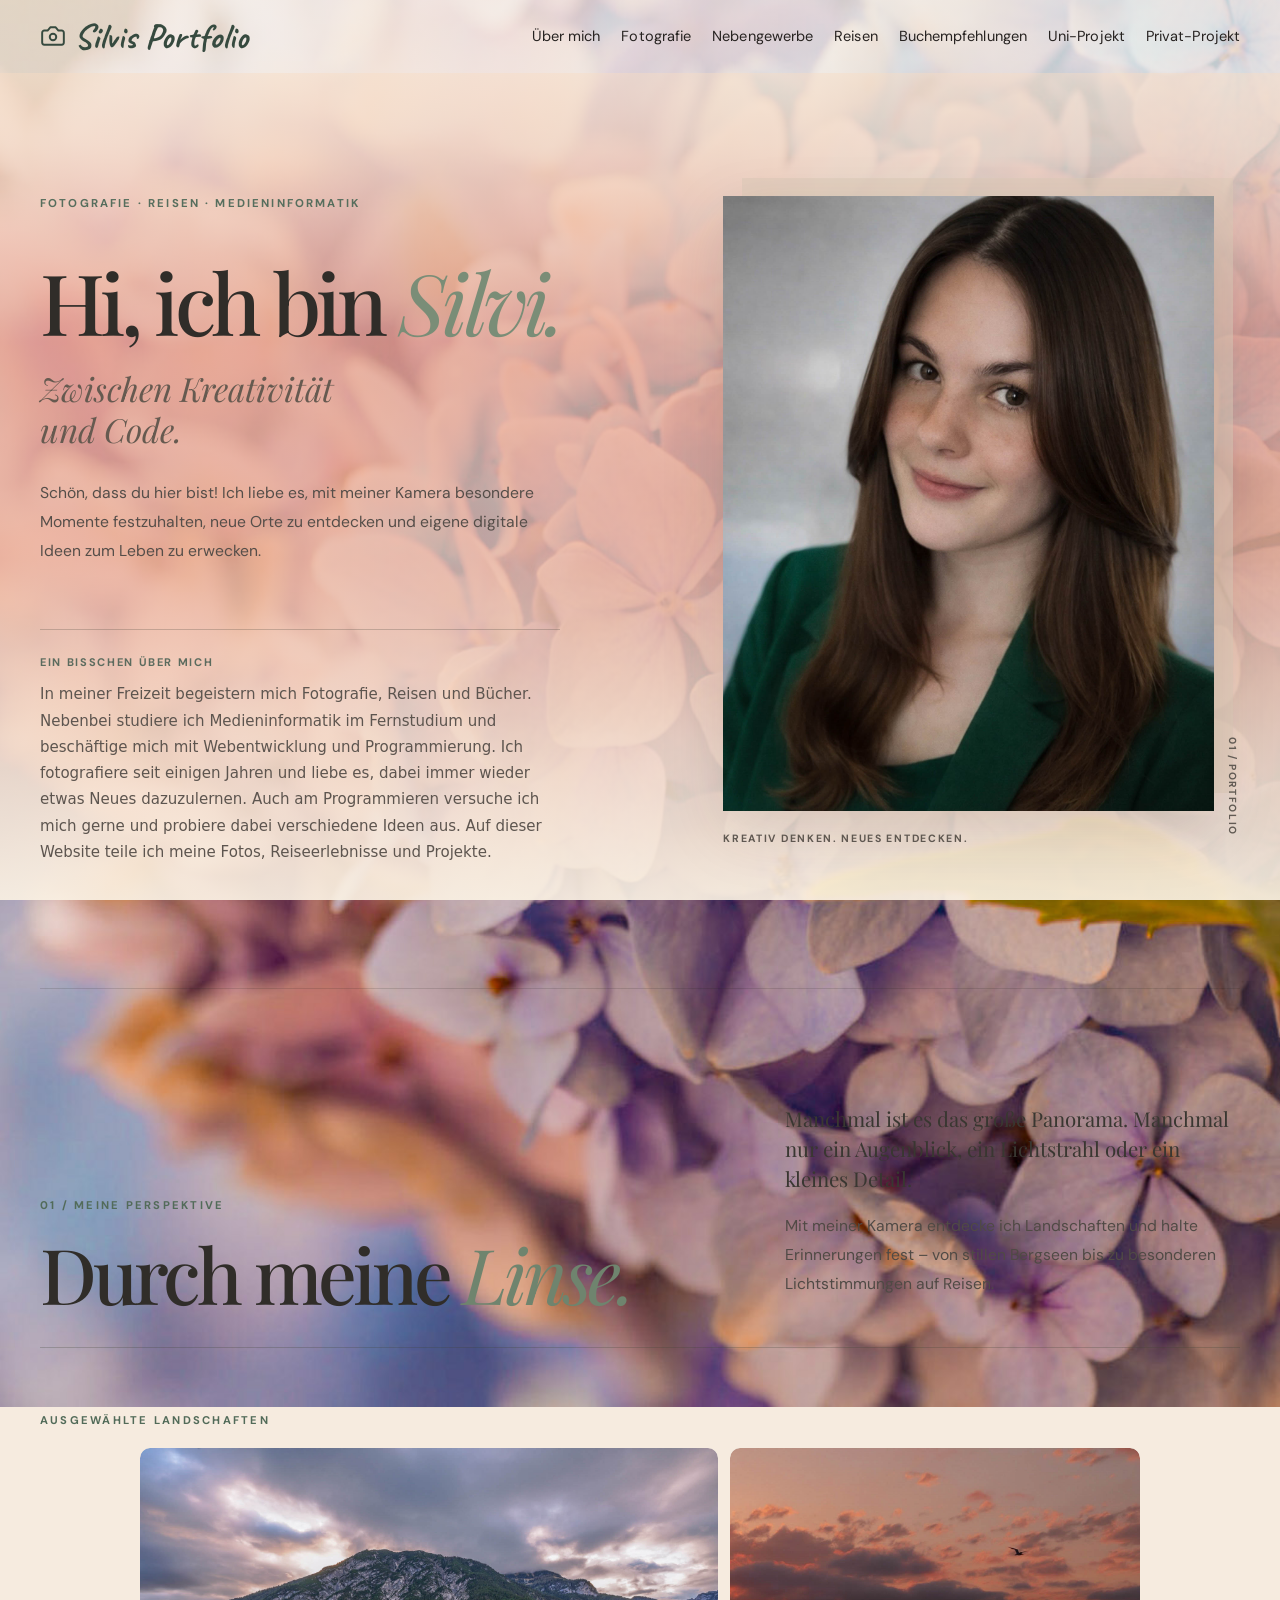
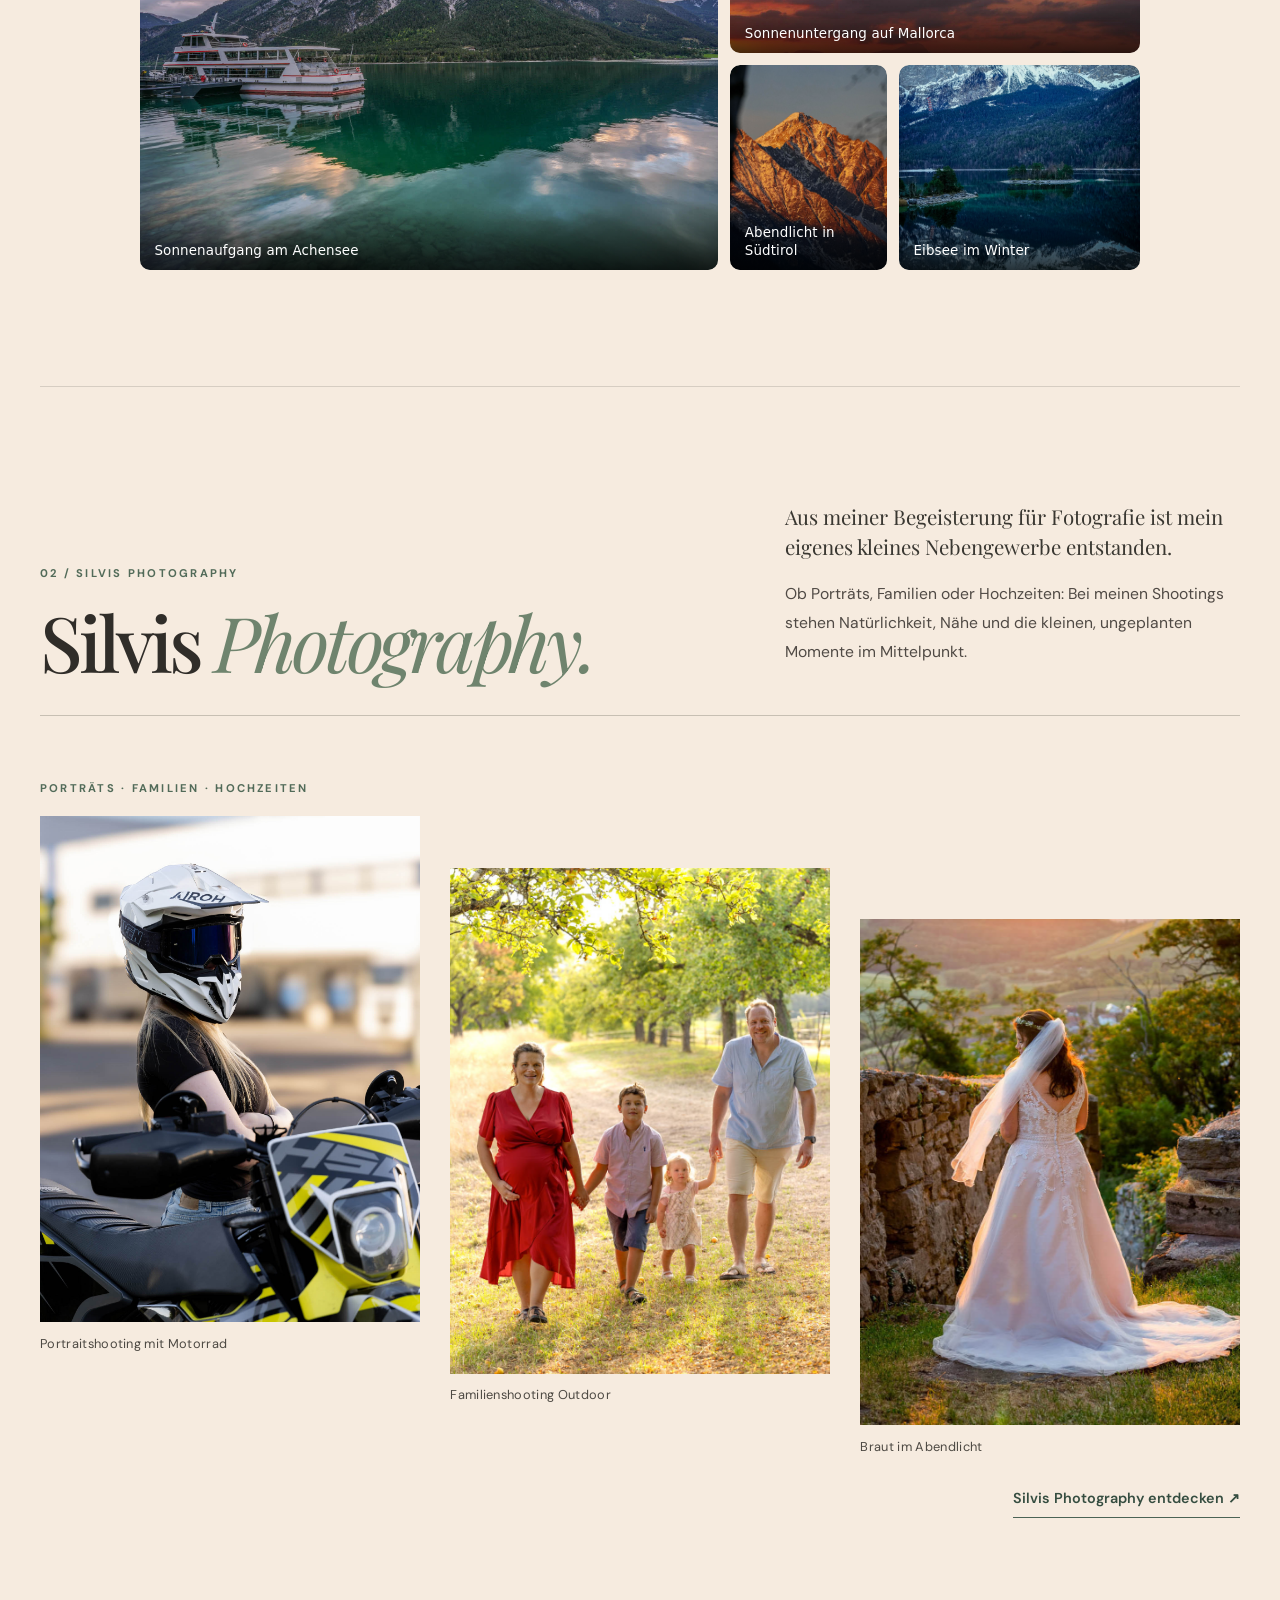
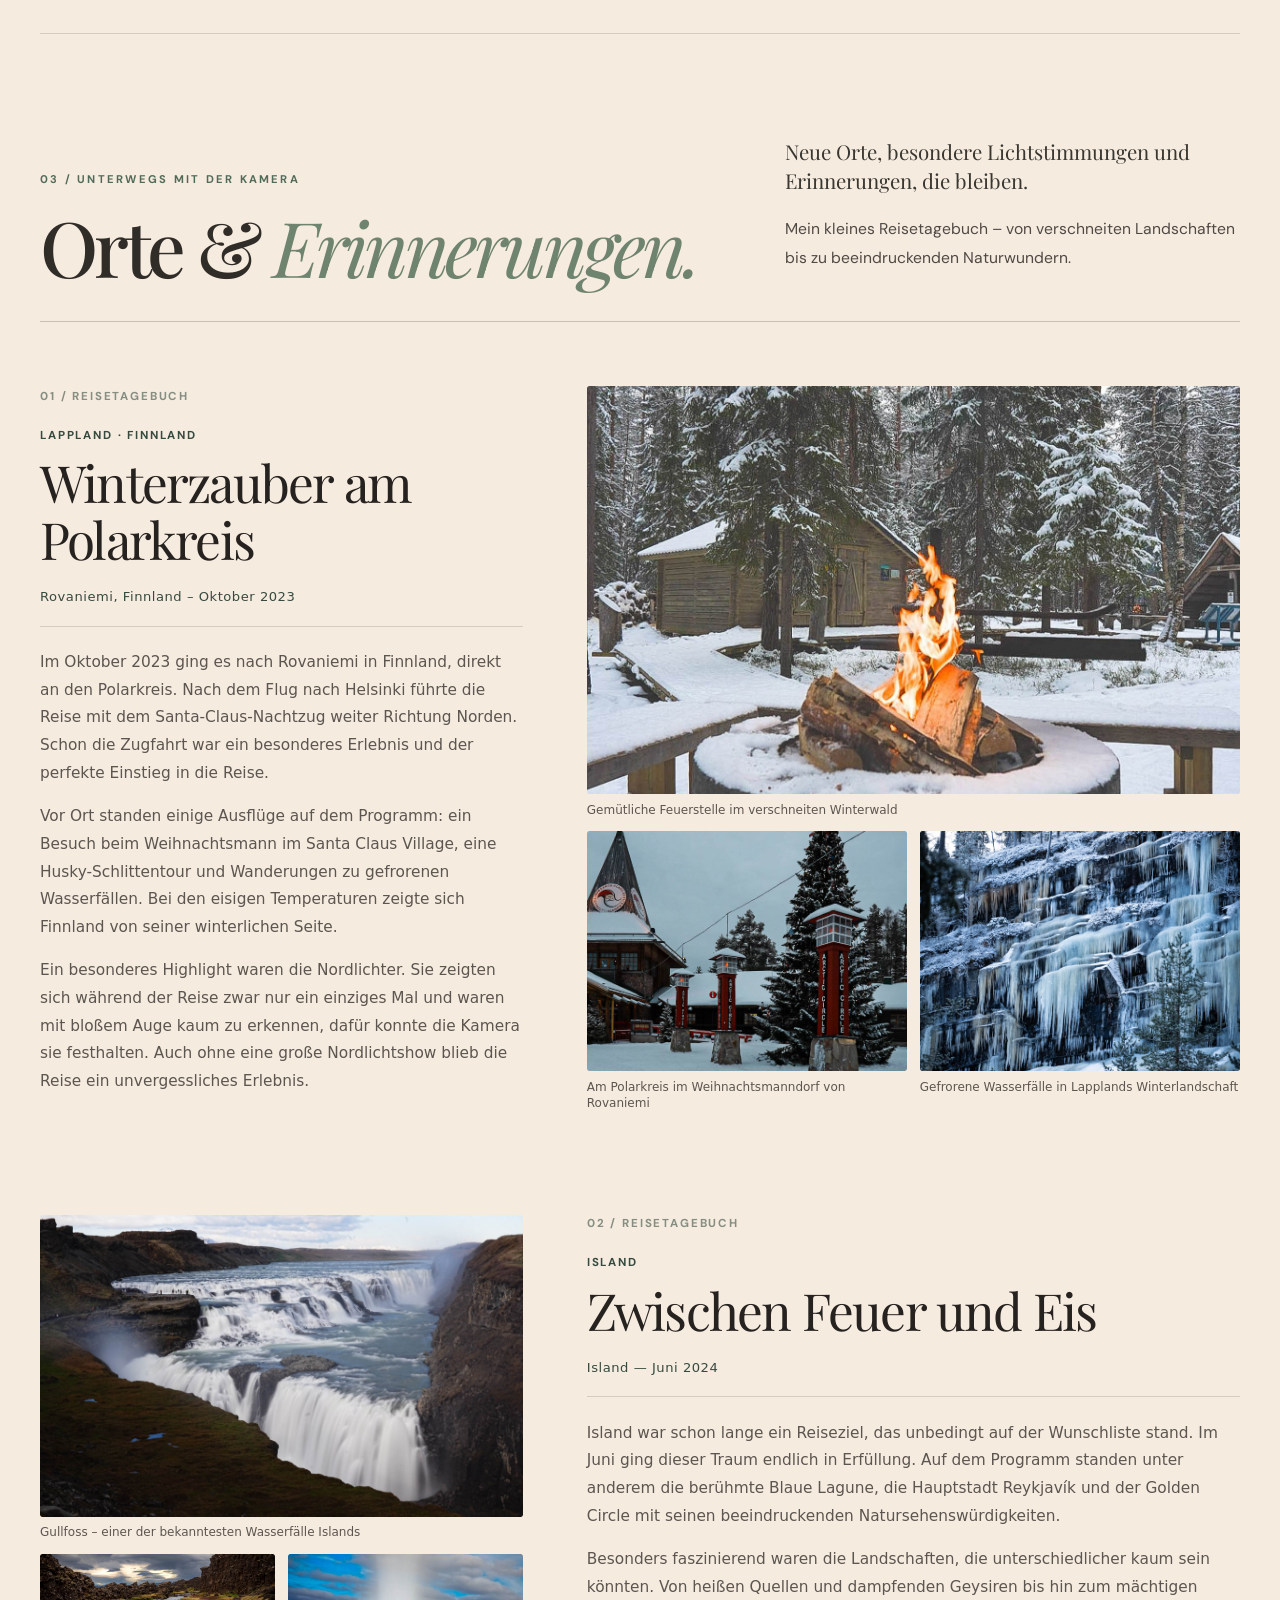
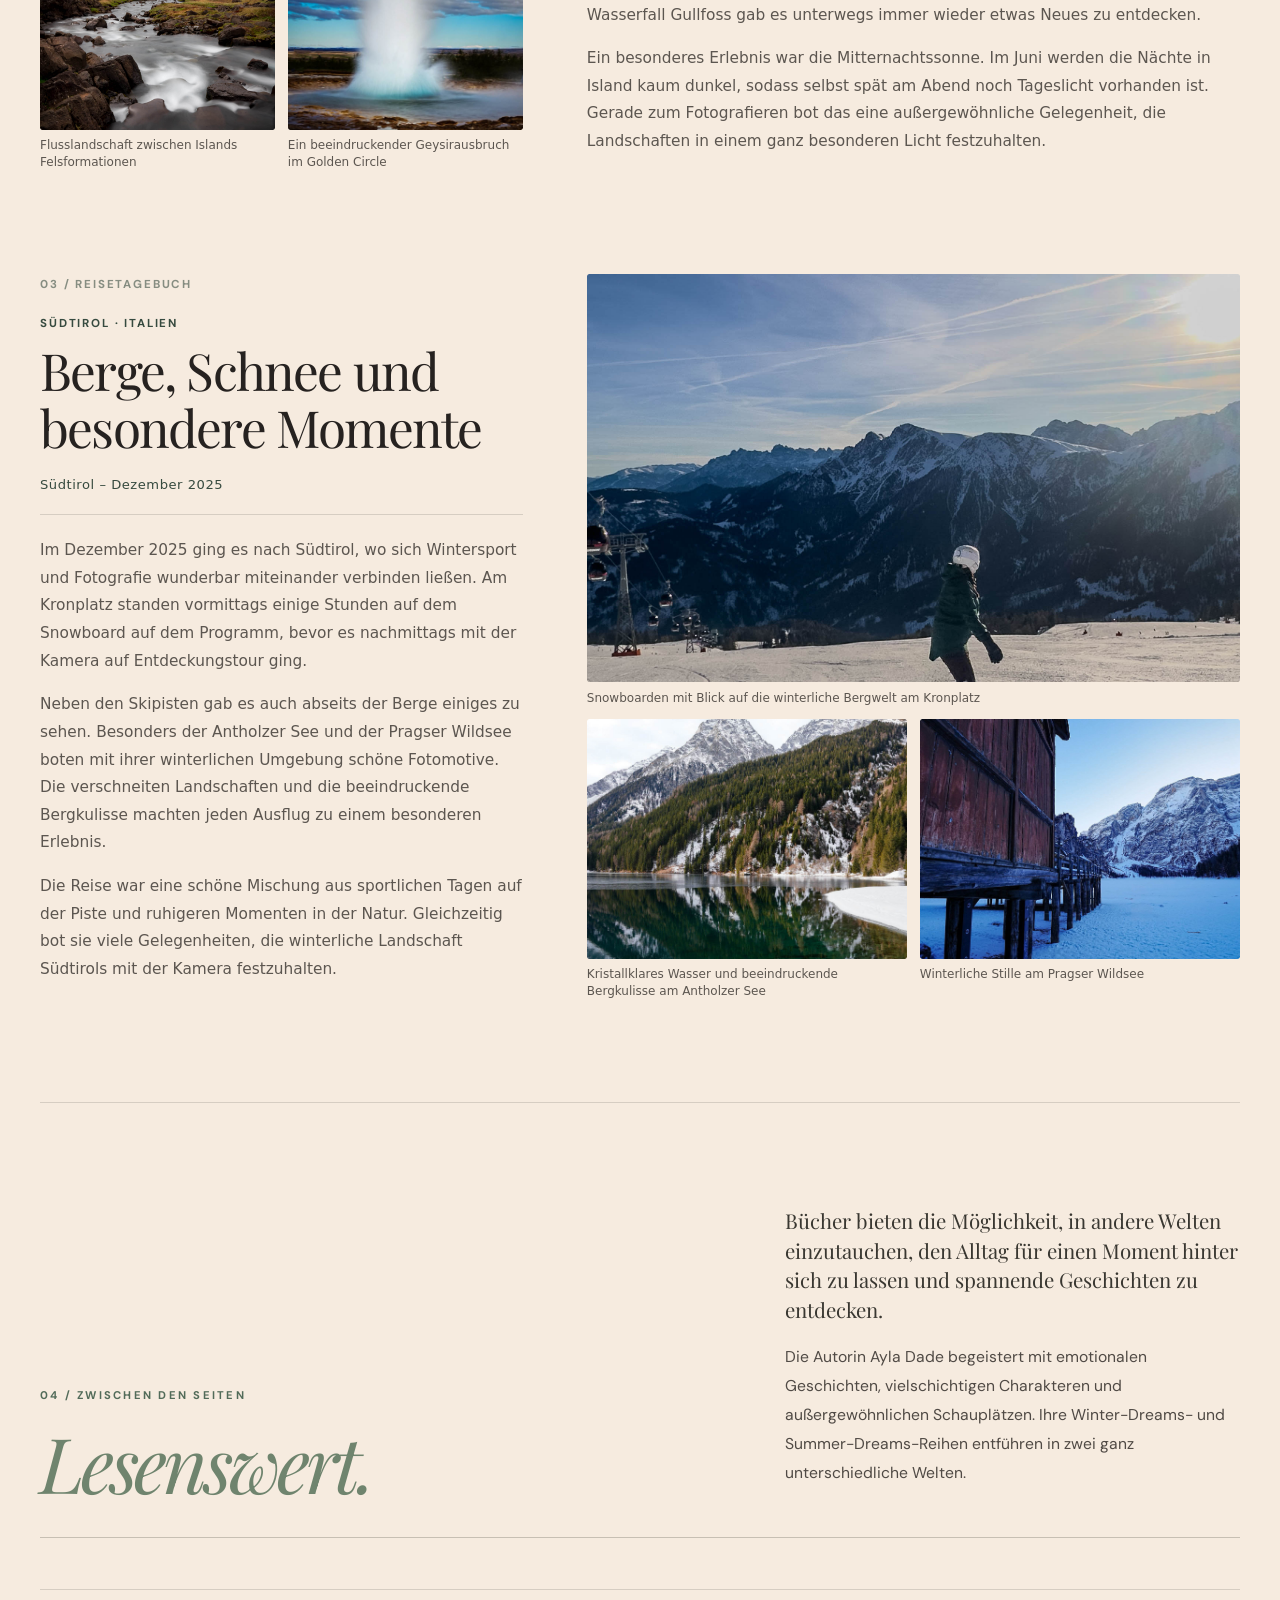
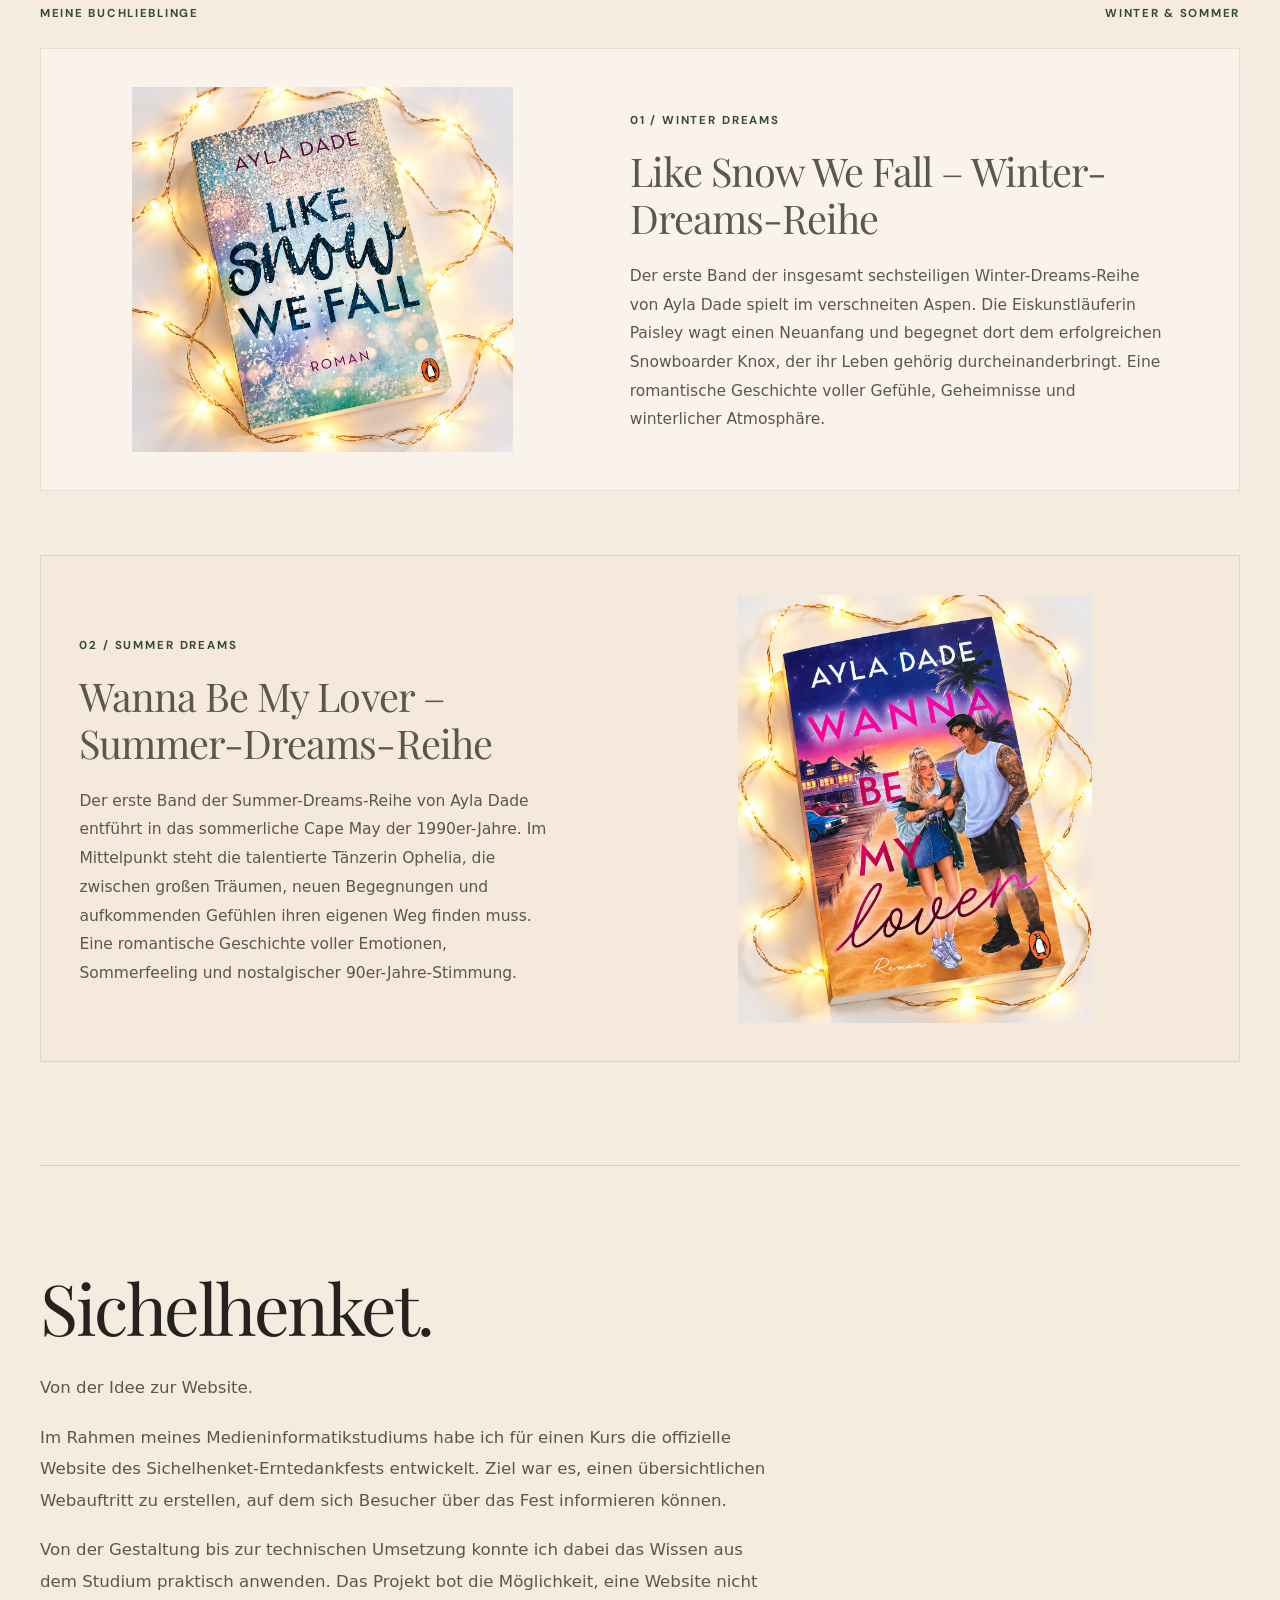
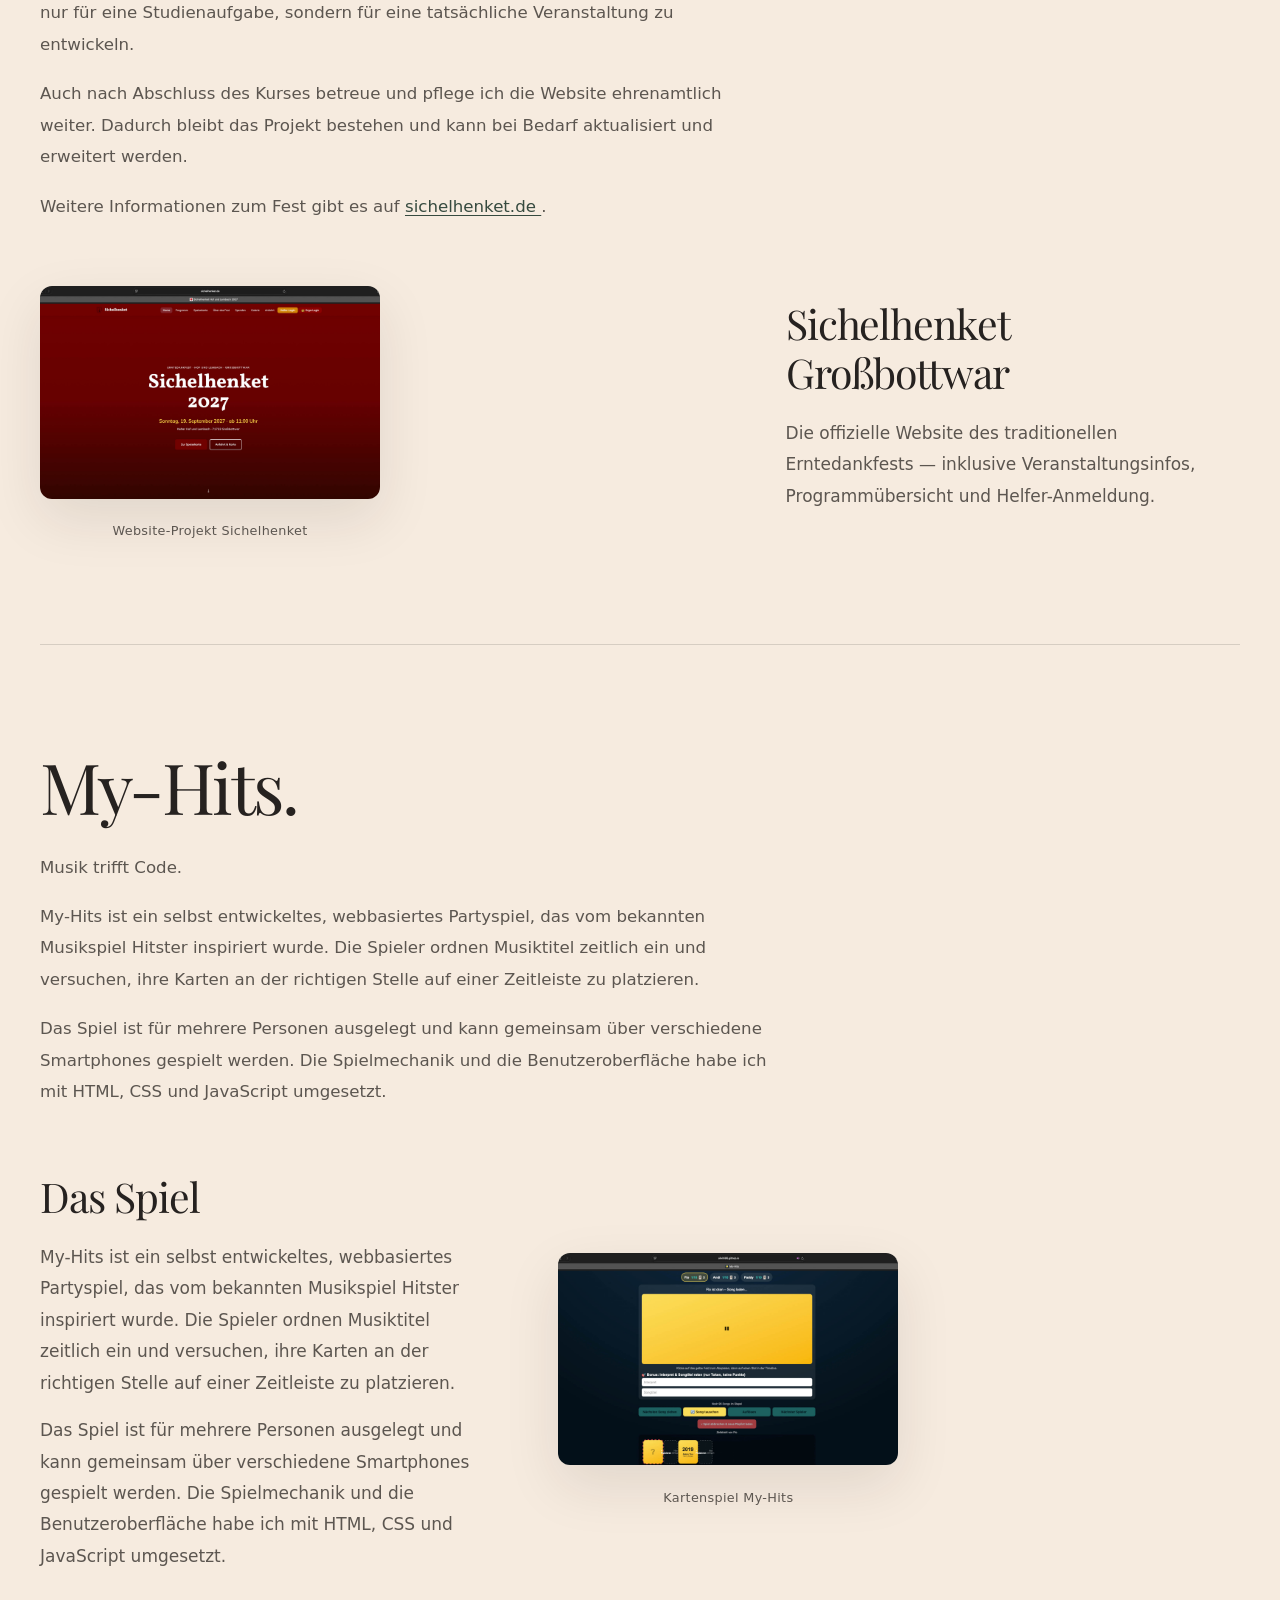
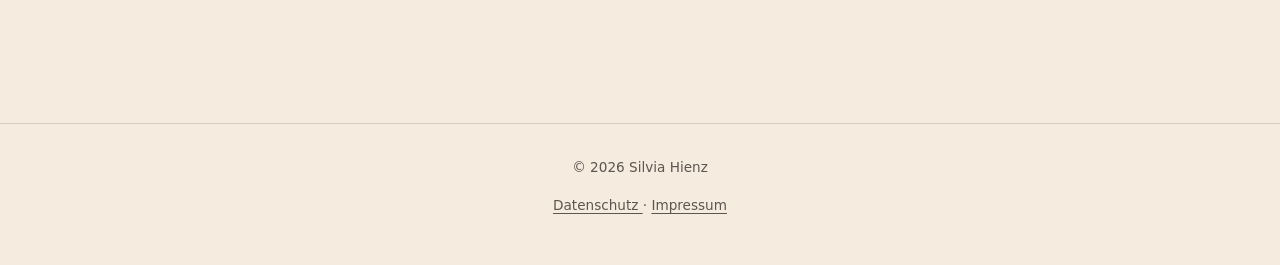
==== index.html @ 83cfaaed "feat: Texte und Projektbeschreibungen ueberarbeitet" ====
<!DOCTYPE html>

<html lang="de">

<head>

  <meta charset="utf-8" />

  <meta content="width=device-width, initial-scale=1.0" name="viewport" />

  <meta content="Silvi – Fotografie, Reisen, Bücher und eigene Web-Projekte." name="description" />

  <title>

    Silvia Hienz — Fotografie & mehr

  </title>

  <link href="css/style.css" rel="stylesheet" />

  <link
    href="data:image/svg+xml,%3Csvg%20xmlns='http\://www.w3.org/2000/svg'%20viewBox='0%200%2024%2024'%3E%3Ctext%20y='20'%20font-size='20'%3E%F0%9F%93%B7%3C/text%3E%3C/svg%3E"
    rel="icon" />



</head>

<body>

  <!-- Skip-Link für Barrierefreiheit -->

  <a class="skip-link" href="#main">

    Zum Hauptinhalt springen

  </a>

  <!-- Header -->

  <header class="site-header">

    <div class="header-inner">

      <a class="logo" href="#hero">

        <svg aria-hidden="true" class="logo-icon" fill="none" height="24" stroke="currentColor" stroke-linecap="round"
          stroke-linejoin="round" stroke-width="1.8" viewbox="0 0 24 24" width="24" xmlns="http\://www.w3.org/2000/svg">

          <path d="M14.5 4h-5L7 7H4a2 2 0 0 0-2 2v9a2 2 0 0 0 2 2h16a2 2 0 0 0 2-2V9a2 2 0 0 0-2-2h-3z">

          </path>

          <circle cx="12" cy="13" r="3">

          </circle>

        </svg>

        <span>

          Silvis Portfolio

        </span>

      </a>

      <button aria-controls="mainNav" aria-expanded="false" aria-label="Menü öffnen" class="nav-toggle" id="navToggle"
        type="button">

        <span class="hamburger">

        </span>

      </button>

      <nav aria-label="Hauptnavigation" class="main-nav" id="mainNav">

        <ul>

          <li>

            <a href="#hero">

              Über mich

            </a>

          </li>

          <li>

            <a href="#fotografie">

              Fotografie

            </a>

          </li>

          <li>

            <a href="#nebengewerbe">

              Nebengewerbe

            </a>

          </li>

          <li>

            <a href="#reisen">

              Reisen

            </a>

          </li>

          <li>

            <a href="#lesen">

              Buchempfehlungen

            </a>

          </li>

          <li>

            <a href="#uniprojekt">

              Uni-Projekt

            </a>

          </li>

          <li>

            <a href="#privatprojekt">

              Privat-Projekt

            </a>

          </li>

        </ul>

      </nav>

    </div>

  </header>

  <!-- Hauptinhalt -->

  <main id="main">

    <!-- Editorial-Einstieg / Über mich -->

    <section aria-labelledby="hero-title" class="section hero hero-editorial" id="hero">

      <div class="hero-text">

        <span class="hero-eyebrow">

          FOTOGRAFIE · REISEN · MEDIENINFORMATIK

        </span>

        <h1 id="hero-title">

          Hi, ich bin

          <em>

            Silvi.

          </em>

        </h1>

        <p class="hero-lead">

          Zwischen Kreativität

          <br />

          und Code.

        </p>

        <p class="hero-intro">

          Schön, dass du hier bist! Ich liebe es, mit meiner Kamera besondere Momente festzuhalten, neue Orte zu

          entdecken und eigene digitale Ideen zum Leben zu erwecken.

        </p>

        <div class="hero-about">

          <span class="hero-about-label">

            EIN BISSCHEN ÜBER MICH

          </span>

          <p>

            In meiner Freizeit begeistern mich Fotografie, Reisen und Bücher. Nebenbei studiere ich Medieninformatik im
            Fernstudium und beschäftige mich mit Webentwicklung und Programmierung.

            Ich fotografiere seit einigen Jahren und liebe es, dabei immer wieder etwas Neues dazuzulernen. Auch am
            Programmieren versuche ich mich gerne und probiere dabei verschiedene Ideen aus.

            Auf dieser Website teile ich meine Fotos, Reiseerlebnisse und Projekte.

          </p>

        </div>

      </div>

      <div class="hero-visual">

        <div class="hero-image">

          <img alt="Porträtfoto von Silvi" fetchpriority="high" height="2048" src="images/portrait.jpg" width="1558" />

        </div>

        <span class="hero-image-caption">

          KREATIV DENKEN. NEUES ENTDECKEN.

        </span>

        <span aria-hidden="true" class="hero-image-index">

          01 / PORTFOLIO

        </span>

      </div>

    </section>

    <!-- Fotografie: Landschaften -->

    <section class="section editorial-content-section" id="fotografie">

      <div class="editorial-section-head">

        <div class="editorial-section-heading">

          <span class="editorial-kicker">

            01 / MEINE PERSPEKTIVE

          </span>

          <h2>
            Durch meine <em>Linse.</em>
          </h2>

        </div>

        <div class="editorial-section-copy">

          <p>

            Manchmal ist es das große Panorama. Manchmal nur ein Augenblick, ein Lichtstrahl oder ein kleines Detail.

          </p>

          <p>

            Mit meiner Kamera entdecke ich Landschaften und halte Erinnerungen fest – von stillen Bergseen bis zu

            besonderen Lichtstimmungen auf Reisen.

          </p>

        </div>

      </div>

      <div class="editorial-gallery-label">

        AUSGEWÄHLTE LANDSCHAFTEN

      </div>

      <div aria-label="Landschaftsfotografien" class="gallery landscape-gallery" role="group">

        <figure>

          <button aria-label="Foto vom Sonnenaufgang am Achensee vergrößern" class="gallery-button" type="button">

            <img alt="Ausflugsschiff auf dem Achensee in Tirol bei Sonnenaufgang, mit Bergen und Wolken im Hintergrund"
              height="1365" loading="lazy" src="images/landschaft-1.jpg" width="2048" />

          </button>

          <figcaption>

            Sonnenaufgang am Achensee

          </figcaption>

        </figure>

        <figure>

          <button aria-label="Foto vom Sonnenaufgang auf Mallorca vergrößern" class="gallery-button" type="button">

            <img alt="Sonnenuntergang über dem Meer auf Mallorca mit einem fliegenden Vogel" height="2048"
              loading="lazy" src="images/landschaft-2.jpg" width="1370" />

          </button>

          <figcaption>

            Sonnenuntergang auf Mallorca

          </figcaption>

        </figure>

        <figure>

          <button aria-label="Foto vom Abendlicht in Südtirol vergrößern" class="gallery-button" type="button">

            <img alt="Berggipfel in Südtirol, die von der tief stehenden Abendsonne orange beleuchtet werden"
              height="2048" loading="lazy" src="images/landschaft-3.jpg" width="1366" />

          </button>

          <figcaption>

            Abendlicht in Südtirol

          </figcaption>

        </figure>

        <figure>

          <button aria-label="Foto vom Eibsee im Winter vergrößern" class="gallery-button" type="button">

            <img
              alt="Winterliche Berglandschaft am Eibsee mit kleinen bewaldeten Inseln und Spiegelungen im ruhigen Wasser"
              height="2048" loading="lazy" src="images/landschaft-4.jpg" width="1365" />

          </button>

          <figcaption>

            Eibsee im Winter

          </figcaption>

        </figure>

      </div>

    </section>

    <!-- Nebengewerbe: Shootings -->

    <section class="section editorial-content-section" id="nebengewerbe">

      <div class="editorial-section-head">

        <div class="editorial-section-heading">

          <span class="editorial-kicker">

            02 / SILVIS PHOTOGRAPHY

          </span>

          <h2>
            Silvis <em>Photography.</em>
          </h2>

        </div>

        <div class="editorial-section-copy">

          <p>

            Aus meiner Begeisterung für Fotografie ist mein eigenes kleines Nebengewerbe entstanden.

          </p>

          <p>

            Ob Porträts, Familien oder Hochzeiten: Bei meinen Shootings stehen Natürlichkeit, Nähe und die kleinen,

            ungeplanten Momente im Mittelpunkt.

          </p>

        </div>

      </div>

      <div class="editorial-gallery-label">

        PORTRÄTS · FAMILIEN · HOCHZEITEN

      </div>

      <div aria-label="Fotografien aus Shootings" class="gallery business-gallery" role="group">

        <figure>

          <button aria-label="Portraitfoto vergrößern" class="gallery-button" type="button">

            <img alt="Frau mit weißem Motorradhelm und schwarzem T-Shirt steht neben einem gelb-schwarzen Motorrad"
              height="2048" loading="lazy" src="images/foto-portrait.jpg" width="1365" />

          </button>

          <figcaption>

            Portraitshooting mit Motorrad

          </figcaption>

        </figure>

        <figure>

          <button aria-label="Familienfoto vergrößern" class="gallery-button" type="button">

            <img alt="Vierköpfige Familie spaziert gemeinsam auf einem Weg zwischen Bäumen im warmen Sonnenlicht"
              height="1152" loading="lazy" src="images/foto-familie.jpg" width="2048" />

          </button>

          <figcaption>

            Familienshooting Outdoor

          </figcaption>

        </figure>

        <figure>

          <button aria-label="Hochzeitsfoto vergrößern" class="gallery-button" type="button">

            <img
              alt="Braut in einem weißen Hochzeitskleid mit langem Schleier steht zwischen alten Steinmauern im Abendlicht"
              height="1127" loading="lazy" src="images/foto-hochzeit.jpg" width="2048" />

          </button>

          <figcaption>

            Braut im Abendlicht

          </figcaption>

        </figure>

      </div>

      <div class="editorial-business-footer">

        <a class="editorial-external-link" href="https\://www.silvis-photography.com/" rel="noopener noreferrer"
          target="_blank">

          Silvis Photography entdecken ↗

        </a>

      </div>

    </section>

    <!-- Reisen: Editorial-Reisetagebuch -->

    <section class="section travel-editorial-section" id="reisen">

      <div class="editorial-section-head travel-section-head">

        <div class="editorial-section-heading">

          <span class="editorial-kicker">03 / UNTERWEGS MIT DER KAMERA</span>

          <h2>
            Orte & <em>Erinnerungen.</em>
          </h2>

        </div>

        <div class="editorial-section-copy">

          <p>Neue Orte, besondere Lichtstimmungen und Erinnerungen, die bleiben.</p>

          <p>Mein kleines Reisetagebuch – von verschneiten Landschaften bis zu beeindruckenden Naturwundern.</p>

        </div>

      </div>

      <div class="travel-list travel-editorial-list">

        <!-- LAPPLAND · FINNLAND -->

        <article class="travel-item travel-editorial-item">

          <div class="travel-story">

            <span class="travel-number" aria-hidden="true">01 / REISETAGEBUCH</span>

            <span class="travel-destination">LAPPLAND · FINNLAND</span>

            <h3>Winterzauber am Polarkreis</h3>

            <p class="travel-date">Rovaniemi, Finnland – Oktober 2023</p>

            <p>

              Im Oktober 2023 ging es nach Rovaniemi in Finnland,

              direkt an den Polarkreis. Nach dem Flug nach Helsinki

              führte die Reise mit dem Santa-Claus-Nachtzug weiter

              Richtung Norden. Schon die Zugfahrt war ein besonderes

              Erlebnis und der perfekte Einstieg in die Reise.

            </p>

            <p>

              Vor Ort standen einige Ausflüge auf dem Programm:

              ein Besuch beim Weihnachtsmann im Santa Claus Village,

              eine Husky-Schlittentour und Wanderungen zu gefrorenen

              Wasserfällen. Bei den eisigen Temperaturen zeigte sich

              Finnland von seiner winterlichen Seite.

            </p>

            <p>

              Ein besonderes Highlight waren die Nordlichter.

              Sie zeigten sich während der Reise zwar nur ein

              einziges Mal und waren mit bloßem Auge kaum zu erkennen,

              dafür konnte die Kamera sie festhalten. Auch ohne

              eine große Nordlichtshow blieb die Reise ein

              unvergessliches Erlebnis.

            </p>

          </div>

          <div aria-label="Bilder aus Rovaniemi" class="gallery travel-gallery" role="group">

            <figure>

              <button aria-label="Foto von der gemütlichen Feuerstelle vergrößern" class="gallery-button" type="button">

                <img
                  alt="Ein Lagerfeuer brennt in einer runden Feuerstelle, umgeben von verschneiten Nadelbäumen und Holzhütten."
                  height="2048" loading="lazy" src="images/reise-rovaniemi-1.jpg" width="1369" />

              </button>

              <figcaption>

                Gemütliche Feuerstelle im verschneiten Winterwald

              </figcaption>

            </figure>

            <figure>

              <button aria-label="Foto vom Weihnachtsdorf vergrößern" class="gallery-button" type="button">

                <img
                  alt="Verschneite Gebäude, rote Arctic-Circle-Säulen und ein geschmückter Weihnachtsbaum im Weihnachtsmanndorf."
                  height="2048" loading="lazy" src="images/reise-rovaniemi-2.jpg" width="1369" />

              </button>

              <figcaption>

                Am Polarkreis im Weihnachtsmanndorf von Rovaniemi

              </figcaption>

            </figure>

            <figure>

              <button aria-label="Foto von den gefrorenen Wasserfällen vergrößern" class="gallery-button" type="button">

                <img alt="Lange Eiszapfen hängen an einer felsigen Wand in einem verschneiten Nadelwald." height="2048"
                  loading="lazy" src="images/reise-rovaniemi-3.jpg" width="1365" />

              </button>

              <figcaption>

                Gefrorene Wasserfälle in Lapplands Winterlandschaft

              </figcaption>

            </figure>

          </div>

        </article>

        <!-- ISLAND -->

        <article class="travel-item travel-editorial-item">

          <div class="travel-story">

            <span class="travel-number" aria-hidden="true">02 / REISETAGEBUCH</span>

            <span class="travel-destination">ISLAND</span>

            <h3>Zwischen Feuer und Eis</h3>

            <p class="travel-date">Island — Juni 2024</p>

            <p>

              Island war schon lange ein Reiseziel, das unbedingt

              auf der Wunschliste stand. Im Juni ging dieser Traum

              endlich in Erfüllung. Auf dem Programm standen unter

              anderem die berühmte Blaue Lagune, die Hauptstadt

              Reykjavík und der Golden Circle mit seinen

              beeindruckenden Natursehenswürdigkeiten.

            </p>

            <p>

              Besonders faszinierend waren die Landschaften,

              die unterschiedlicher kaum sein könnten.

              Von heißen Quellen und dampfenden Geysiren bis hin

              zum mächtigen Wasserfall Gullfoss gab es unterwegs

              immer wieder etwas Neues zu entdecken.

            </p>

            <p>

              Ein besonderes Erlebnis war die Mitternachtssonne.

              Im Juni werden die Nächte in Island kaum dunkel,

              sodass selbst spät am Abend noch Tageslicht vorhanden

              ist. Gerade zum Fotografieren bot das eine

              außergewöhnliche Gelegenheit, die Landschaften

              in einem ganz besonderen Licht festzuhalten.

            </p>

          </div>

          <div aria-label="Bilder aus Island" class="gallery travel-gallery" role="group">

            <figure>

              <button aria-label="Foto von Gullfoss vergrößern" class="gallery-button" type="button">

                <img alt="Der Gullfoss-Wasserfall stürzt über mehrere Felsstufen in eine tiefe Schlucht." height="1369"
                  loading="lazy" src="images/reise-island-1.jpg" width="2048" />

              </button>

              <figcaption>

                Gullfoss – einer der bekanntesten Wasserfälle Islands

              </figcaption>

            </figure>

            <figure>

              <button aria-label="Foto von der Flusslandschaft vergrößern" class="gallery-button" type="button">

                <img
                  alt="Ein Fluss fließt zwischen dunklen Felsen und moosbewachsenen Ufern unter einem wolkenverhangenen Himmel."
                  height="2048" loading="lazy" src="images/reise-island-2.jpg" width="1638" />

              </button>

              <figcaption>

                Flusslandschaft zwischen Islands Felsformationen

              </figcaption>

            </figure>

            <figure>

              <button aria-label="Foto von einem beeindruckenden Geysirausbruch vergrößern" class="gallery-button"
                type="button">

                <img alt="Ein beeindruckender Geysirausbruch im Golden Circle" height="2048" loading="lazy"
                  src="images/reise-island-3.jpg" width="1068" />

              </button>

              <figcaption>

                Ein beeindruckender Geysirausbruch im Golden Circle

              </figcaption>

            </figure>

          </div>

        </article>

        <!-- SÜDTIROL · ITALIEN -->

        <article class="travel-item travel-editorial-item">

          <div class="travel-story">

            <span class="travel-number" aria-hidden="true">03 / REISETAGEBUCH</span>

            <span class="travel-destination">SÜDTIROL · ITALIEN</span>

            <h3>Berge, Schnee und besondere Momente</h3>

            <p class="travel-date">Südtirol – Dezember 2025</p>

            <p>

              Im Dezember 2025 ging es nach Südtirol, wo sich Wintersport

              und Fotografie wunderbar miteinander verbinden ließen.

              Am Kronplatz standen vormittags einige Stunden auf dem

              Snowboard auf dem Programm, bevor es nachmittags mit

              der Kamera auf Entdeckungstour ging.

            </p>

            <p>

              Neben den Skipisten gab es auch abseits der Berge einiges

              zu sehen. Besonders der Antholzer See und der Pragser

              Wildsee boten mit ihrer winterlichen Umgebung schöne

              Fotomotive. Die verschneiten Landschaften und die

              beeindruckende Bergkulisse machten jeden Ausflug

              zu einem besonderen Erlebnis.

            </p>

            <p>

              Die Reise war eine schöne Mischung aus sportlichen

              Tagen auf der Piste und ruhigeren Momenten in der Natur.

              Gleichzeitig bot sie viele Gelegenheiten, die winterliche

              Landschaft Südtirols mit der Kamera festzuhalten.

            </p>

          </div>

          <div aria-label="Bilder aus Südtirol" class="gallery travel-gallery" role="group">

            <figure>

              <button aria-label="Foto vom Kronplatz vergrößern" class="gallery-button" type="button">

                <img
                  alt="Eine Snowboarderin mit weißem Helm steht auf einer sonnigen Skipiste vor schneebedeckten Bergen und einer Gondelbahn."
                  height="2048" loading="lazy" src="images/reise-suedtirol-1.jpg" width="1763" />

              </button>

              <figcaption>

                Snowboarden mit Blick auf die winterliche Bergwelt am Kronplatz

              </figcaption>

            </figure>

            <figure>

              <button aria-label="Foto vom Antholzer See vergrößern" class="gallery-button" type="button">

                <img
                  alt="Schneebedeckte Berggipfel und bewaldete Hänge spiegeln sich im klaren, türkisgrünen Wasser des Antholzer Sees."
                  height="2048" loading="lazy" src="images/reise-suedtirol-2.jpg" width="1366" />

              </button>

              <figcaption>

                Kristallklares Wasser und beeindruckende Bergkulisse am Antholzer See

              </figcaption>

            </figure>

            <figure>

              <button aria-label="Foto vom Pragser Wildsee vergrößern" class="gallery-button" type="button">

                <img
                  alt="Ein hölzernes Bootshaus auf Stelzen steht am schneebedeckten Ufer des zugefrorenen Pragser Wildsees vor hohen Berggipfeln."
                  height="2048" loading="lazy" src="images/reise-suedtirol-3.jpg" width="1366" />

              </button>

              <figcaption>

                Winterliche Stille am Pragser Wildsee

              </figcaption>

            </figure>

          </div>

        </article>

      </div>

    </section>

    <!-- Lesen-->

    <section class="section reading-editorial-section" id="lesen">

      <div class="editorial-section-head reading-section-head">

        <div class="editorial-section-heading">

          <span class="editorial-kicker">04 / ZWISCHEN DEN SEITEN</span>

          <h2>
            <em>Lesenswert.</em>
          </h2>

        </div>

        <div class="editorial-section-copy">

          <p>Bücher bieten die Möglichkeit, in andere Welten einzutauchen,

            den Alltag für einen Moment hinter sich zu lassen und spannende Geschichten zu entdecken.</p>

          <p>Die Autorin Ayla Dade begeistert mit emotionalen Geschichten,

            vielschichtigen Charakteren und außergewöhnlichen Schauplätzen.

            Ihre Winter-Dreams- und Summer-Dreams-Reihen entführen in zwei ganz unterschiedliche Welten.</p>

        </div>

      </div>

      <div class="reading-intro-line"><span>MEINE BUCHLIEBLINGE</span><span>WINTER & SOMMER</span></div>

      <div class="reading-book-list gallery" aria-label="Meine Lieblingsbücher" role="group">

        <figure class="reading-book reading-book-winter">

          <button aria-label="Like Snow We Fall vergrößern" class="gallery-button reading-book-cover" type="button">

            <img alt="Like Snow We Fall von Ayla Dade mit warmer Lichterkette auf weißem Hintergrund" loading="lazy"
              src="images/buch-like-snow-we-fall.png" />

          </button>

          <figcaption><span class="reading-book-label">01 / WINTER DREAMS</span>

            <h3>

              Like Snow We Fall – Winter-Dreams-Reihe

            </h3>

            <p>

              Der erste Band der insgesamt sechsteiligen Winter-Dreams-Reihe

              von Ayla Dade spielt im verschneiten Aspen. Die Eiskunstläuferin

              Paisley wagt einen Neuanfang und begegnet dort dem erfolgreichen

              Snowboarder Knox, der ihr Leben gehörig durcheinanderbringt.

              Eine romantische Geschichte voller Gefühle, Geheimnisse

              und winterlicher Atmosphäre.

            </p>

          </figcaption>

        </figure>

        <figure class="reading-book reading-book-summer">

          <button aria-label="Wanna Be My Lover vergrößern" class="gallery-button reading-book-cover" type="button">

            <img alt="Wanna Be My Lover von Ayla Dade mit warmer Lichterkette auf weißem Hintergrund" loading="lazy"
              src="images/buch-wanna-be-my-lover.png" />

          </button>

          <figcaption><span class="reading-book-label">02 / SUMMER DREAMS</span>

            <h3>

              Wanna Be My Lover – Summer-Dreams-Reihe

            </h3>

            <p>

              Der erste Band der Summer-Dreams-Reihe von Ayla Dade entführt

              in das sommerliche Cape May der 1990er-Jahre. Im Mittelpunkt

              steht die talentierte Tänzerin Ophelia, die zwischen großen

              Träumen, neuen Begegnungen und aufkommenden Gefühlen ihren

              eigenen Weg finden muss. Eine romantische Geschichte voller

              Emotionen, Sommerfeeling und nostalgischer 90er-Jahre-Stimmung.

            </p>

          </figcaption>

        </figure>

      </div>

    </section>

    <!-- Uni-Projekt -->

    <section class="section" id="uniprojekt">

      <h2>Sichelhenket.</h2>
      <p class="project-subtitle">Von der Idee zur Website.</p>

      <p>

        Im Rahmen meines Medieninformatikstudiums habe ich für

        einen Kurs die offizielle Website des Sichelhenket-Erntedankfests

        entwickelt. Ziel war es, einen übersichtlichen Webauftritt

        zu erstellen, auf dem sich Besucher über das Fest

        informieren können.

      </p>

      <p>

        Von der Gestaltung bis zur technischen Umsetzung konnte

        ich dabei das Wissen aus dem Studium praktisch anwenden.

        Das Projekt bot die Möglichkeit, eine Website nicht nur

        für eine Studienaufgabe, sondern für eine tatsächliche

        Veranstaltung zu entwickeln.

      </p>

      <p>

        Auch nach Abschluss des Kurses betreue und pflege ich

        die Website ehrenamtlich weiter. Dadurch bleibt das

        Projekt bestehen und kann bei Bedarf aktualisiert

        und erweitert werden.

      </p>

      <p>

        Weitere Informationen zum Fest gibt es auf

        <a href="https\://sichelhenket.de/" rel="noopener noreferrer" target="_blank">

          sichelhenket.de

        </a>

        .

      </p>

      <article class="project-card">

        <div class="gallery project-gallery">

          <figure>

            <button aria-label="Screenshot der Sichelhenket-Website vergrößern" class="gallery-button" type="button">

              <img alt="Screenshot der Sichelhenket-Website" height="1151" loading="lazy" src="images/sichelhenket.jpg"
                width="2048" />

            </button>

            <figcaption>

              Website-Projekt Sichelhenket

            </figcaption>

          </figure>

        </div>

        <div>

          <h3>

            Sichelhenket Großbottwar

          </h3>

          <p>

            Die offizielle Website des traditionellen

            Erntedankfests — inklusive Veranstaltungsinfos,

            Programmübersicht und Helfer-Anmeldung.

          </p>

        </div>

      </article>

    </section>

    <!-- Privat-Projekt -->

    <section class="section" id="privatprojekt">

      <h2>My-Hits.</h2>
      <p class="project-subtitle">Musik trifft Code.</p>

      <p>

        My-Hits ist ein selbst entwickeltes, webbasiertes Partyspiel, das vom bekannten Musikspiel Hitster inspiriert
        wurde. Die Spieler ordnen Musiktitel zeitlich ein und versuchen, ihre Karten an der richtigen Stelle auf einer
        Zeitleiste zu platzieren.

      </p>

      <p>

        Das Spiel ist für mehrere Personen ausgelegt und kann gemeinsam über verschiedene Smartphones gespielt werden.
        Die Spielmechanik und die Benutzeroberfläche habe ich mit HTML, CSS und JavaScript umgesetzt.

      </p>

      <article class="project-card">

        <div class="gallery project-gallery">

          <figure>

            <button aria-label="Screenshot des Kartenspiels My-Hits vergrößern" class="gallery-button" type="button">

              <img alt="Screenshot des Kartenspiels My-Hits" height="1152" loading="lazy" src="images/my-hits.jpg"
                width="2048" />

            </button>

            <figcaption>

              Kartenspiel My-Hits

            </figcaption>

          </figure>

        </div>

        <div>
          <h3>Das Spiel</h3>

          <p>
            My-Hits ist ein selbst entwickeltes, webbasiertes Partyspiel,
            das vom bekannten Musikspiel Hitster inspiriert wurde.
            Die Spieler ordnen Musiktitel zeitlich ein und versuchen,
            ihre Karten an der richtigen Stelle auf einer Zeitleiste
            zu platzieren.
          </p>

          <p>
            Das Spiel ist für mehrere Personen ausgelegt und kann
            gemeinsam über verschiedene Smartphones gespielt werden.
            Die Spielmechanik und die Benutzeroberfläche habe ich
            mit HTML, CSS und JavaScript umgesetzt.
          </p>
        </div>

      </article>

    </section>

  </main>

  <!-- Footer -->

  <footer class="site-footer">

    <p>

      © 2026 Silvia Hienz

    </p>

    <p>

      <a href="datenschutz.html">

        Datenschutz

      </a>

      ·

      <a href="impressum.html">

        Impressum

      </a>

    </p>

  </footer>

  <!-- Back to top -->

  <button aria-label="Nach oben scrollen" class="back-to-top" id="backToTop" type="button">

    ↑

  </button>

  <!-- Lightbox -->

  <dialog aria-label="Fotogalerie – vergrößerte Ansicht" class="lightbox" id="lightbox">

    <div class="lightbox-content">

      <button aria-label="Bildansicht schließen" class="lightbox-close" type="button">

        ×

      </button>

      <button aria-label="Vorheriges Bild" class="lightbox-prev" type="button">

        ‹

      </button>

      <figure>

        <img alt="" id="lightboxImage" src="images/portrait.jpg" />

        <figcaption id="lightboxCaption">

        </figcaption>

      </figure>

      <button aria-label="Nächstes Bild" class="lightbox-next" type="button">

        ›

      </button>

      <p aria-live="polite" class="lightbox-counter">

      </p>

    </div>

  </dialog>

  <!-- JavaScript -->

  <script defer="" src="js/script.js">

  </script>

</body>

</html>
---- css/style.css ----
/* Lokal eingebundene Schriftarten */

@font-face {
  font-family: "Caveat";
  src: url("../fonts/caveat-v23-latin-600.woff2") format("woff2");
  font-style: normal;
  font-weight: 600;
  font-display: swap;
}

@font-face {
  font-family: "Caveat";
  src: url("../fonts/caveat-v23-latin-700.woff2") format("woff2");
  font-style: normal;
  font-weight: 700;
  font-display: swap;
}

@font-face {
  font-family: "DM Sans";
  src: url("../fonts/dm-sans-v17-latin-regular.woff2") format("woff2");
  font-style: normal;
  font-weight: 400;
  font-display: swap;
}

@font-face {
  font-family: "DM Sans";
  src: url("../fonts/dm-sans-v17-latin-500.woff2") format("woff2");
  font-style: normal;
  font-weight: 500;
  font-display: swap;
}

@font-face {
  font-family: "DM Sans";
  src: url("../fonts/dm-sans-v17-latin-600.woff2") format("woff2");
  font-style: normal;
  font-weight: 600;
  font-display: swap;
}

@font-face {
  font-family: "DM Sans";
  src: url("../fonts/dm-sans-v17-latin-700.woff2") format("woff2");
  font-style: normal;
  font-weight: 700;
  font-display: swap;
}

@font-face {
  font-family: "Playfair Display";
  src: url("../fonts/playfair-display-v40-latin-regular.woff2") format("woff2");
  font-style: normal;
  font-weight: 400;
  font-display: swap;
}

@font-face {
  font-family: "Playfair Display";
  src: url("../fonts/playfair-display-v40-latin-500.woff2") format("woff2");
  font-style: normal;
  font-weight: 500;
  font-display: swap;
}

@font-face {
  font-family: "Playfair Display";
  src: url("../fonts/playfair-display-v40-latin-600.woff2") format("woff2");
  font-style: normal;
  font-weight: 600;
  font-display: swap;
}

@font-face {
  font-family: "Playfair Display";
  src: url("../fonts/playfair-display-v40-latin-italic.woff2") format("woff2");
  font-style: italic;
  font-weight: 400;
  font-display: swap;
}

@font-face {
  font-family: "Playfair Display";
  src: url("../fonts/playfair-display-v40-latin-500italic.woff2") format("woff2");
  font-style: italic;
  font-weight: 500;
  font-display: swap;
}

:root {
  --color-bg: #f7f3ec;
  --color-text: #262220;
  --color-text-muted: #5c5650;
  --color-accent: #4b6355;
  --color-accent-dark: #364a3f;
  --color-line: rgba(38, 34, 32, 0.15);
  --font-body: system-ui, "Segoe UI", Arial, sans-serif;
  --content-width: 1200px;
}

*,
*::before,
*::after {
  box-sizing: border-box;
}

html {
  scroll-behavior: smooth;
  scroll-padding-top: 6rem;
}

body {
  margin: 0;
  font-family: var(--font-body);
  font-size: 1.0625rem;
  line-height: 1.65;
  color: var(--color-text);
}

img {
  display: block;
  max-width: 100%;
  height: auto;
}

a {
  color: var(--color-accent-dark);
  text-underline-offset: 0.2em;

  &:hover {
    color: var(--color-accent);
  }
}

h1,
h2,
h3 {
  line-height: 1.25;
  overflow-wrap: break-word;
}

h1 {
  font-size: clamp(2rem, 4vw, 3rem);
  margin: 0 0 1.25rem;
}

h2 {
  font-size: clamp(1.6rem, 3vw, 2.1rem);
  margin: 0 0 1.25rem;
}

h3 {
  font-size: 1.25rem;
  margin: 0 0 0.5rem;
}

p {
  margin: 0 0 1rem;
}

main {
  width: min(calc(100% - 3rem), var(--content-width));
  margin-inline: auto;
}

main>section {
  padding-block: clamp(3rem, 6vw, 5rem);
}

main>section+section {
  border-top: 1px solid var(--color-line);
}

section {
  scroll-margin-top: 6rem;
}

/* NAVIGATION UND HEADER */

.site-header {
  position: sticky;
  top: 0;
  z-index: 100;
}

.header-inner {
  width: min(calc(100% - 3rem), var(--content-width));
  margin-inline: auto;
  display: flex;
  align-items: center;
  justify-content: space-between;
  flex-wrap: wrap;
}

.logo {
  display: inline-flex;
  align-items: center;
  gap: 0.5rem;
  font-family: "Caveat", cursive;
  font-size: 2.2rem;
  font-weight: 700;
  line-height: 1;
  color: var(--color-accent-dark);
  text-decoration: none;
}

.logo-icon {
  width: 26px;
  height: 26px;
  flex-shrink: 0;
}

.nav-toggle {
  display: inline-flex;
  align-items: center;
  justify-content: center;
  background: none;
  border: none;
  cursor: pointer;
  padding: 0.5rem;
  min-width: 44px;
  min-height: 44px;
}

.hamburger,
.hamburger::before,
.hamburger::after {
  display: block;
  width: 24px;
  height: 2px;
  background-color: var(--color-text);
  position: relative;
}

.hamburger::before,
.hamburger::after {
  content: "";
  position: absolute;
  left: 0;
}

.hamburger::before {
  top: -7px;
}

.hamburger::after {
  top: 7px;
}

.main-nav {
  display: none;
  width: 100%;
}

.main-nav.is-open {
  display: block;
}

.main-nav ul {
  list-style: none;
  display: flex;
  flex-direction: column;
  gap: 0.25rem;
  margin: 0;
  padding: 0.75rem 0;
}

.main-nav a {
  display: block;
  padding: 0.45rem 0;
  color: var(--color-text);
  text-decoration: none;

  &:hover {
    color: var(--color-accent);
  }
}

/* Über mich */

.hero {
  display: flex;
  flex-direction: column;
  align-items: center;
  text-align: center;
}

.hero-image {
  flex-shrink: 0;

  & img {
    width: 200px;
    height: 200px;
    border-radius: 50%;
    object-fit: cover;
    border: 1px solid var(--color-line);
  }
}

.hero-text {
  min-width: 0;
  max-width: 650px;

  & p {
    margin-bottom: 1rem;
  }
}

/* Tablet und Desktop */

@media (min-width: 768px) {
  .hero {
    flex-direction: row;
    align-items: center;
    justify-content: center;
    text-align: left;
    gap: 3rem;
  }

  .hero-image img {
    width: 240px;
    height: 240px;
  }
}

/* GALERIEN UND BILDER */

.gallery {
  display: grid;
  gap: 1.25rem;
  margin-top: 2rem;

  & figure {
    margin: 0;
    min-width: 0;
  }
}

.gallery img {
  width: 100%;
  aspect-ratio: 3 / 4;
  object-fit: cover;
  border-radius: 4px;
}

.gallery figcaption {
  margin-top: 0.5rem;
  font-size: 0.9rem;
  color: var(--color-text-muted);
  text-align: center;
}

.travel-list {
  display: grid;
  margin-top: 2rem;
}

.travel-item {
  min-width: 0;

  & img {
    width: 100%;
    aspect-ratio: 4 / 3;
    object-fit: cover;
    border-radius: 4px;
    margin-bottom: 0.75rem;
  }
}

.travel-item h3 {
  margin-bottom: 0.5rem;
}

.travel-item p {
  font-size: 0.95rem;
}

.project-card {
  display: flex;
  align-items: flex-start;
  margin-top: 1.5rem;
  min-width: 0;

  & img {
    width: 100%;
    max-width: 340px;
    height: auto;
    object-fit: contain;
    border-radius: 4px;
  }
}

.project-card>* {
  min-width: 0;
}

.skip-link {
  position: absolute;
  left: -9999px;
  top: 0;
  z-index: 1000;
  padding: 0.75rem 1.25rem;
  background-color: var(--color-accent-dark);
  color: white;

  &:focus {
    left: 0;
  }
}

a:focus-visible,
button:focus-visible {
  outline: 2px solid var(--color-accent-dark);
  outline-offset: 3px;
}

.site-footer {
  margin-top: 2rem;
  padding: 2rem 1.5rem;
  border-top: 1px solid var(--color-line);
  text-align: center;
  font-size: 0.85rem;
  color: var(--color-text-muted);

  & a {
    color: var(--color-text-muted);
  }
}

.site-footer a:hover {
  color: var(--color-accent);
}

.back-to-top {
  position: fixed;
  right: 1.5rem;
  bottom: 1.5rem;
  z-index: 200;
  width: 44px;
  height: 44px;
  border: none;
  border-radius: 50%;
  background-color: var(--color-accent);
  color: white;
  font-size: 1.3rem;
  cursor: pointer;
  opacity: 0;
  visibility: hidden;
  transition: opacity 0.3s ease, visibility 0.3s ease, background-color 0.2s ease;
}

.back-to-top.is-visible {
  opacity: 1;
  visibility: visible;
}

.back-to-top:hover {
  background-color: var(--color-accent-dark);
}

.gallery {
  grid-template-columns: repeat(4, minmax(0, 1fr));
}

.project-card {
  flex-direction: row;
  gap: 1.5rem;
}

.project-card img {
  flex: 0 0 340px;
  width: 340px;
}

@media (min-width: 1100px) {
  .header-inner {
    flex-wrap: nowrap;
  }

  .nav-toggle {
    display: none;
  }

  .main-nav,
  .main-nav.is-open {
    display: block;
    width: auto;
  }

  .main-nav ul {
    flex-direction: row;
    flex-wrap: wrap;
    align-items: center;
    gap: 1.2rem;
    padding: 0;
  }

}

@media (max-width: 480px) {

  main,
  .header-inner {
    width: min(calc(100% - 2rem), var(--content-width));
  }

  .gallery {
    grid-template-columns: 1fr;
  }
}

/* Klickbare Galerien */

.gallery-button {
  display: block;
  width: 100%;
  padding: 0;
  border: 0;
  border-radius: 4px;
  background: transparent;
  cursor: zoom-in;
  overflow: hidden;

  & img {
    transition: transform .25s ease;
  }
}

.gallery-button:hover img {
  transform: scale(1.035);
}

.gallery-button:focus-visible {
  outline: 3px solid var(--color-accent-dark);
  outline-offset: 4px;
}

/* Eigene Raster je Bereich, mobile-first */

.landscape-gallery,
/* NEBENGEWERBE */

.business-gallery {
  grid-template-columns: 1fr;
}

.landscape-gallery img {
  aspect-ratio: 4 / 3;
}

.business-gallery img {
  aspect-ratio: 3 / 4;
}

/* Dialog-Lightbox */

/* LIGHTBOX */

.lightbox {
  position: fixed;
  inset: 0;
  width: min(96vw, 1100px);
  max-width: none;
  max-height: 95dvh;
  margin: auto;
  padding: 1rem;
  border: 0;
  border-radius: 12px;
  background: #1b1b1b;
  color: white;

  &::backdrop {
    background: rgba(0, 0, 0, .9);
  }
}

.lightbox-content {
  display: grid;
  grid-template-columns: 44px minmax(0, 1fr) 44px;
  align-items: center;
  gap: .5rem;
  position: relative;
  padding-top: 2.5rem;

  & figure {
    grid-column: 2;
    grid-row: 1;
    margin: 0;
    min-width: 0;
    text-align: center;
  }
}

.lightbox-content img {
  display: block;
  width: auto;
  max-width: 100%;
  max-height: 68dvh;
  margin-inline: auto;
  object-fit: contain;
}

.lightbox-content figcaption {
  margin-top: .6rem;
  color: #eee;
}

.lightbox-prev,
.lightbox-next,
.lightbox-close {
  display: grid;
  place-items: center;
  width: 44px;
  height: 44px;
  border: 0;
  border-radius: 50%;
  background: rgba(255, 255, 255, .16);
  color: white;
  font-size: 2rem;
  cursor: pointer;
}

.lightbox-prev {
  grid-column: 1;
  grid-row: 1;
}

.lightbox-next {
  grid-column: 3;
  grid-row: 1;
}

.lightbox-close {
  position: absolute;
  top: 0;
  right: 0;
  z-index: 1;
}

.lightbox-prev:hover,
.lightbox-next:hover,
.lightbox-close:hover {
  background: rgba(255, 255, 255, .3);
}

.lightbox button:focus-visible {
  outline: 3px solid white;
  outline-offset: 3px;
}

.lightbox-counter {
  grid-column: 1 / -1;
  margin: .25rem 0 0;
  text-align: center;
  color: #ddd;
  font-size: .875rem;
}

@media (max-width: 480px) {
  .lightbox {
    width: 100vw;
    max-height: 100dvh;
    padding: .75rem;
    border-radius: 0;
  }

  .lightbox-content {
    grid-template-columns: 40px minmax(0, 1fr) 40px;
    gap: .25rem;
  }

  .lightbox-prev,
  .lightbox-next,
  .lightbox-close {
    width: 40px;
    height: 40px;
  }
}

/* Reiseberichte: drei Bilder pro Reiseziel */

.travel-list {
  grid-template-columns: 1fr;
  gap: 3rem;
}

.travel-item {
  display: flex;
  flex-direction: column;
  gap: 1rem;
}

.travel-gallery {
  display: grid;
  grid-template-columns: repeat(3, minmax(0, 1fr));
  gap: 0.75rem;
  margin-top: 0.5rem;

  & figure {
    margin: 0;
    min-width: 0;
  }
}

.travel-gallery .gallery-button {
  display: block;
  width: 100%;
  padding: 0;
  border: 0;
  background: transparent;
  cursor: pointer;
}

.travel-gallery img {
  display: block;
  width: 100%;
  aspect-ratio: 4 / 3;
  object-fit: cover;
  border-radius: 4px;
  margin: 0;
}

.travel-gallery figcaption {
  margin-top: 0.5rem;
  text-align: center;
  font-size: 0.85rem;
}

@media (max-width: 600px) {
  .travel-gallery {
    grid-template-columns: repeat(2, minmax(0, 1fr));
  }

  .travel-gallery figure:last-child:nth-child(odd) {
    grid-column: 1 / -1;
  }
}

/* Vergrößerbare Projektbilder */

.project-gallery {
  display: block;
  width: 100%;
  max-width: 340px;
  margin-top: 0;
  flex: 0 0 340px;

  & figure {
    margin: 0;
  }
}

.project-gallery .gallery-button {
  width: 100%;
}

.project-gallery img {
  width: 100%;
  height: auto;
  aspect-ratio: auto;
  object-fit: contain;
  border-radius: 4px;
}

@media (max-width: 767px) {
  .project-gallery {
    flex-basis: auto;
  }
}

/* Buchgalerie im Abschnitt Lesen */

@media (min-width: 768px) {}

/* Projektkarten auf Smartphones */

@media (max-width: 767px) {
  .project-card {
    flex-direction: column;
    align-items: flex-start;
  }

  .project-gallery {
    flex: 0 1 auto;
    width: 100%;
    max-width: 100%;
  }

  .project-card img {
    width: 100%;
    max-width: 100%;
    height: auto;
  }
}

/* Über mich – Portfolio-Einstieg */

.hero {
  gap: clamp(2rem, 5vw, 4rem);
}

.hero-image {
  position: relative;
  isolation: isolate;
  padding: 14px;
}

.hero-image::before {
  content: "";
  position: absolute;
  inset: 0;
  z-index: -1;
  border-radius: 50%;
  background: #dce5d9;
  transform: translate(12px, 10px);
}

.hero-image img {
  width: 220px;
  height: 220px;
  border: 5px solid var(--color-bg);
  box-shadow: 0 12px 35px rgba(38, 34, 32, 0.12);
}

.hero-eyebrow {
  display: block;
  margin-bottom: 0.5rem;
  color: var(--color-accent);
  font-size: 0.85rem;
  font-weight: 700;
  letter-spacing: 0.1em;
  text-transform: uppercase;
}

@media (min-width: 768px) {
  .hero-image img {
    width: clamp(250px, 25vw, 320px);
    height: clamp(250px, 25vw, 320px);
  }
}

/* Finale Fotogalerie: kompakter Magazin-Block mit Bildtiteln */

/* FOTOGRAFIE */

.landscape-gallery {
  display: grid;
  grid-template-columns: minmax(0, 1fr);
  gap: 12px;
  max-width: 1000px;
  margin: 2rem auto 0;
  align-items: stretch;

  & figure {
    position: relative;
    margin: 0;
    min-width: 0;
    overflow: hidden;
    border-radius: 10px;
    background: #e4dfd6;
  }
}

.landscape-gallery .gallery-button {
  display: block;
  width: 100%;
  height: 100%;
  border: 0;
  border-radius: inherit;
  overflow: hidden;
}

.landscape-gallery .gallery-button img {
  width: 100%;
  height: 100%;
  aspect-ratio: auto;
  object-fit: cover;
  border-radius: 0;
  transition: transform .3s ease;
}

.landscape-gallery .gallery-button:hover img {
  transform: scale(1.035);
}

.landscape-gallery figcaption {
  position: absolute;
  left: 0;
  right: 0;
  bottom: 0;
  margin: 0;
  padding: 2.2rem .9rem .7rem;
  color: #fff;
  background: linear-gradient(transparent, rgba(0, 0, 0, .72));
  text-align: left;
  font-size: .84rem;
  line-height: 1.3;
  pointer-events: none;
  letter-spacing: .01em;
}

@media (max-width: 639px) {
  .landscape-gallery {
    grid-template-columns: repeat(2, minmax(0, 1fr));
  }

  .landscape-gallery figure {
    aspect-ratio: 4 / 3;
  }

  .landscape-gallery figure:first-child {
    grid-column: 1 / -1;
    aspect-ratio: 3 / 2;
  }

  .landscape-gallery figure:nth-child(2) {
    grid-column: 1 / -1;
    aspect-ratio: 3 / 2;
  }
}

@media (min-width: 640px) {
  .landscape-gallery {
    grid-template-columns: repeat(12, minmax(0, 1fr));
    grid-template-rows: repeat(2, 180px);
  }

  .landscape-gallery figure:nth-child(1) {
    grid-column: 1 / span 7;
    grid-row: 1 / span 2;
  }

  .landscape-gallery figure:nth-child(2) {
    grid-column: 8 / -1;
    grid-row: 1;
  }

  .landscape-gallery figure:nth-child(3) {
    grid-column: 8 / span 2;
    grid-row: 2;
  }

  .landscape-gallery figure:nth-child(4) {
    grid-column: 10 / -1;
    grid-row: 2;
  }
}

@media (min-width: 900px) {
  .landscape-gallery {
    grid-template-rows: repeat(2, 205px);
  }
}

/* Hintergrund im Stil von Silvis Photography:
   Creme -> warmes Pfirsichrosa -> sanftes Creme,
   mit dezent sichtbarem eigenen Makrofoto. */

body {
  background-color: #f6ebdf;
  background-image:
    linear-gradient(180deg,
      rgba(249, 240, 225, 0.91) 0%,
      rgba(246, 222, 204, 0.85) 16%,
      rgba(235, 168, 148, 0.78) 38%,
      rgba(239, 184, 163, 0.80) 62%,
      rgba(247, 222, 204, 0.87) 82%,
      rgba(250, 241, 227, 0.92) 100%),
    url("../images/hintergrund.jpg");
  background-size: 100% 100%, cover;
  background-position: center, center;
  background-repeat: no-repeat;
}

@media (max-width: 767px) {
  body {
    background-attachment: scroll, scroll;
  }
}

/* Nebengewerbe: kompakte, gleichmäßige Dreiergalerie */

.business-gallery {
  display: grid;
  grid-template-columns: repeat(3, minmax(0, 1fr));
  gap: 16px;
  width: 100%;
  max-width: 900px;
  margin: 2rem auto 0;
  align-items: start;

  & figure {
    margin: 0;
    min-width: 0;
  }
}

.business-gallery .gallery-button {
  width: 100%;
  border-radius: 8px;
  overflow: hidden;
}

.business-gallery .gallery-button img {
  display: block;
  width: 100%;
  height: auto;
  aspect-ratio: 3 / 4;
  object-fit: cover;
  border-radius: 8px;
}

.business-gallery figcaption {
  margin-top: .55rem;
  font-size: .85rem;
  line-height: 1.45;
  color: var(--color-text-muted);
  text-align: center;
}

@media (max-width: 600px) {
  .business-gallery {
    grid-template-columns: 1fr;
    max-width: 360px;
    gap: 1.5rem;
  }
}

/* Editorial Hero – neuer Portfolio-Einstieg */

/* EDITORIAL HERO */

.hero-editorial {
  position: relative;
  display: grid;
  grid-template-columns: minmax(0, 1.08fr) minmax(0, .92fr);
  align-items: center;
  gap: clamp(2rem, 6vw, 6.5rem);
  min-height: min(810px, calc(100svh - 76px));
  padding-block: clamp(4.5rem, 8vw, 8rem);
  text-align: left;
}

.hero-editorial .hero-text {
  max-width: 670px;
  min-width: 0;
}

.hero-editorial .hero-eyebrow {
  font-family: "DM Sans", var(--font-body);
  font-size: .71rem;
  font-weight: 700;
  letter-spacing: .19em;
  margin-bottom: clamp(1.5rem, 4vw, 2.7rem);
  color: #566e5d;
}

.hero-editorial h1 {
  font-family: "Playfair Display", Georgia, serif;
  font-weight: 500;
  font-size: clamp(3.8rem, 6.6vw, 7rem);
  line-height: 1.06;
  letter-spacing: -.055em;
  margin: 0 0 1.3rem;
  color: #302d29;
}

.hero-editorial h1 em {
  font-weight: 400;
  color: #7a8d77;
}

.hero-editorial .hero-lead {
  font-family: "Playfair Display", Georgia, serif;
  font-style: italic;
  font-size: clamp(1.65rem, 2.6vw, 2.7rem);
  line-height: 1.25;
  color: #665a50;
  margin: 0 0 1.7rem;
}

.hero-editorial .hero-intro {
  max-width: 510px;
  font-family: "DM Sans", var(--font-body);
  font-size: clamp(.98rem, 1.2vw, 1.1rem);
  line-height: 1.85;
  color: #554e49;
  margin: 0;
}


.hero-about {
  border-top: 1px solid rgba(64, 66, 53, .25);
  margin-top: clamp(2.6rem, 5vw, 4rem);
  padding-top: 1.4rem;
  max-width: 520px;
}

.hero-about-label {
  display: block;
  margin-bottom: .65rem;
  color: #5b6b5e;
  font-family: "DM Sans", var(--font-body);
  font-size: .69rem;
  font-weight: 700;
  letter-spacing: .15em;
}

.hero-about p {
  margin: 0;
  font-size: .94rem;
  line-height: 1.75;
  color: #5d554f;
}

.hero-visual {
  position: relative;
  min-width: 0;
  padding: 1.3rem 1.6rem 2.4rem 0;
}

.hero-editorial .hero-image {
  position: relative;
  padding: 0;
  width: 100%;
  z-index: 0;
}

.hero-editorial .hero-image::before {
  content: "";
  position: absolute;
  inset: -18px -19px 18px 19px;
  z-index: -1;
  border-radius: 0;
  background: rgba(220, 203, 185, .55);
  transform: none;
}

.hero-editorial .hero-image img {
  display: block;
  width: 100%;
  height: clamp(430px, 48vw, 650px);
  max-height: 72svh;
  border: none;
  border-radius: 0;
  object-fit: cover;
  object-position: center 35%;
  box-shadow: 0 20px 60px rgba(50, 38, 33, .13);
}

.hero-image-caption {
  display: block;
  font-family: "DM Sans", var(--font-body);
  font-size: .66rem;
  font-weight: 700;
  letter-spacing: .16em;
  color: #625b54;
  margin-top: 1.2rem;
}

.hero-image-index {
  position: absolute;
  right: 0;
  bottom: 3.1rem;
  writing-mode: vertical-rl;
  font-family: "DM Sans", var(--font-body);
  font-size: .64rem;
  font-weight: 700;
  letter-spacing: .16em;
  color: #625b54;
}

@media (max-width: 850px) {
  .hero-editorial {
    grid-template-columns: minmax(0, 1fr) minmax(0, .8fr);
    gap: 2rem;
    min-height: 0;
  }

  .hero-editorial h1 {
    font-size: clamp(3rem, 6vw, 4.5rem);
  }

  .hero-editorial .hero-image img {
    height: 470px;
    max-height: none;
  }
}

@media (max-width: 680px) {
  .hero-editorial {
    grid-template-columns: 1fr;
    gap: 2rem;
    padding-block: 3.5rem 4rem;
  }

  .hero-editorial .hero-text {
    max-width: 100%;
  }

  .hero-editorial h1 {
    font-size: clamp(3.35rem, 12vw, 5rem);
  }

  .hero-editorial .hero-lead {
    font-size: clamp(1.6rem, 6vw, 2.25rem);
  }

  .hero-visual {
    max-width: 460px;
    width: 100%;
    margin-inline: auto;
  }

  .hero-editorial .hero-image img {
    height: min(112vw, 570px);
  }

  .hero-about {
    margin-top: 2.5rem;
  }
}

/* Editorial – Fotografie & Nebengewerbe */

#fotografie.editorial-content-section,
#nebengewerbe.editorial-content-section {
  padding-block: clamp(5rem, 9vw, 9rem);
}

.editorial-section-head {
  display: grid;
  grid-template-columns: minmax(0, 1.1fr) minmax(260px, .75fr);
  gap: clamp(2rem, 6vw, 6rem);
  align-items: end;
  margin-bottom: clamp(2.6rem, 5vw, 4.5rem);
  padding-bottom: 2rem;
  border-bottom: 1px solid rgba(64, 66, 53, .26);
}

.editorial-kicker,
.editorial-gallery-label {
  display: block;
  font: 700 .7rem/1.5 "DM Sans", sans-serif;
  letter-spacing: .2em;
  color: #526b59;
}

.editorial-section-heading h2 {
  font-family: "Playfair Display", Georgia, serif;
  font-size: clamp(3.2rem, 6vw, 6.5rem);
  line-height: 1.09;
  font-weight: 500;
  letter-spacing: -.055em;
  margin: 1.1rem 0 0;
  color: #302d29;
  max-width: 780px;
}

.editorial-section-heading h2 em {
  color: #6f846e;
  font-weight: 400;
}

.editorial-section-copy p {
  font-family: "DM Sans", sans-serif;
  font-size: clamp(.98rem, 1.15vw, 1.08rem);
  line-height: 1.85;
  color: #504a45;
  max-width: 460px;
  margin: 0 0 1.1rem;
}

.editorial-section-copy p:first-child {
  font-family: "Playfair Display", Georgia, serif;
  font-size: clamp(1.2rem, 1.6vw, 1.6rem);
  line-height: 1.45;
  color: #393731;
}

.editorial-gallery-label {
  margin-bottom: 1.2rem;
}

#fotografie .landscape-gallery {
  margin-top: 0;
}

#nebengewerbe .business-gallery {
  max-width: none;
  gap: clamp(14px, 2.4vw, 34px);
  margin: 0 auto;
  align-items: start;
}

#nebengewerbe .business-gallery figure:nth-child(2) {
  margin-top: clamp(0px, 4vw, 65px);
}

#nebengewerbe .business-gallery figure:nth-child(3) {
  margin-top: clamp(0px, 8vw, 130px);
}

#nebengewerbe .business-gallery .gallery-button,
#nebengewerbe .business-gallery .gallery-button img {
  border-radius: 0;
}

#nebengewerbe .business-gallery .gallery-button {
  overflow: hidden;
}

#nebengewerbe .business-gallery .gallery-button img {
  aspect-ratio: 3 / 4;
  object-fit: cover;
  transition: transform .45s ease;
}

#nebengewerbe .business-gallery .gallery-button:hover img {
  transform: scale(1.035);
}

#nebengewerbe .business-gallery figcaption {
  text-align: left;
  font-family: "DM Sans", sans-serif;
  font-size: .8rem;
  letter-spacing: .025em;
  margin-top: .8rem;
  color: #4d4943;
}

.editorial-business-footer {
  display: flex;
  justify-content: flex-end;
  margin-top: 2rem;
}

.editorial-external-link {
  display: inline-flex;
  border-bottom: 1px solid #4b6355;
  padding-bottom: .45rem;
  font: 600 .9rem/1.5 "DM Sans", sans-serif;
  color: #354d40;
  text-decoration: none;
  transition: transform .2s ease;

  &:hover {
    transform: translateY(-2px);
  }
}

@media (max-width: 780px) {
  .editorial-section-head {
    grid-template-columns: 1fr;
    gap: 1.6rem;
  }

  .editorial-section-heading h2 {
    font-size: clamp(3rem, 9vw, 5rem);
  }
}

@media (max-width: 600px) {
  #nebengewerbe .business-gallery {
    grid-template-columns: 1fr;
    max-width: 420px;
    gap: 2rem;
  }

  #nebengewerbe .business-gallery figure:nth-child(2),
  #nebengewerbe .business-gallery figure:nth-child(3) {
    margin-top: 0;
  }

  .editorial-business-footer {
    justify-content: flex-start;
  }
}

/* REISEN – EDITORIAL-REISETAGEBUCH */

.travel-editorial-section {
  padding-block: clamp(4rem, 8vw, 7rem);
}

.travel-section-head {
  margin-bottom: clamp(2.5rem, 5vw, 4.5rem);
}

.travel-editorial-list {
  display: grid;
  grid-template-columns: minmax(0, 1fr);
  gap: clamp(4.5rem, 8vw, 8rem);
  margin-top: 0;
}

/* REISEN */

.travel-editorial-item {
  display: grid;
  grid-template-columns: minmax(0, 0.85fr) minmax(0, 1.15fr);
  align-items: center;
  gap: clamp(2rem, 5vw, 5rem);
  min-width: 0;
}

.travel-editorial-item:nth-child(even) .travel-story {
  order: 2;
}

.travel-editorial-item:nth-child(even) .travel-gallery {
  order: 1;
}

.travel-story {
  min-width: 0;
}

.travel-number,
.travel-destination {
  display: block;
  color: var(--color-accent-dark);
  font-family: "DM Sans", sans-serif;
  font-size: 0.72rem;
  font-weight: 700;
  letter-spacing: 0.16em;
  text-transform: uppercase;
}

.travel-number {
  opacity: 0.58;
  margin-bottom: 1.25rem;
}

.travel-destination {
  margin-bottom: 0.6rem;
}

.travel-editorial-item h3 {
  font-family: "Playfair Display", Georgia, serif;
  font-size: clamp(2.2rem, 4vw, 4rem);
  font-weight: 400;
  line-height: 1.12;
  letter-spacing: -0.035em;
  margin: 0 0 1.1rem;
}

.travel-editorial-item .travel-date {
  font-size: 0.82rem;
  letter-spacing: 0.04em;
  color: var(--color-accent-dark);
  border-bottom: 1px solid var(--color-line);
  padding-bottom: 1.1rem;
  margin-bottom: 1.4rem;
}

.travel-editorial-item .travel-story>p:not(.travel-date) {
  font-size: clamp(0.94rem, 1.2vw, 1rem);
  line-height: 1.8;
  color: var(--color-text-muted);
  margin-bottom: 1rem;
}

.travel-editorial-item .travel-gallery {
  display: grid;
  grid-template-columns: repeat(2, minmax(0, 1fr));
  grid-template-rows: auto auto;
  gap: 0.8rem;
  margin: 0;
  min-width: 0;
  align-self: center;
}

.travel-editorial-item .travel-gallery figure:first-child {
  grid-column: 1 / -1;
}

.travel-editorial-item .travel-gallery .gallery-button {
  overflow: hidden;
  border-radius: 2px;
}

.travel-editorial-item .travel-gallery img {
  display: block;
  width: 100%;
  height: 100%;
  aspect-ratio: 4 / 3;
  object-fit: cover;
  border-radius: 2px;
  margin: 0;
}

.travel-editorial-item .travel-gallery figure:first-child img {
  aspect-ratio: 16 / 10;
}

.travel-editorial-item .travel-gallery figcaption {
  margin-top: 0.45rem;
  text-align: left;
  font-size: 0.75rem;
  line-height: 1.4;
}

@media (max-width: 900px) {
  .travel-editorial-item {
    grid-template-columns: 1fr;
    gap: 1.75rem;
  }

  .travel-editorial-item:nth-child(even) .travel-story,
  .travel-editorial-item:nth-child(even) .travel-gallery {
    order: initial;
  }

  .travel-editorial-item .travel-story {
    max-width: 720px;
  }
}

@media (max-width: 480px) {
  .travel-editorial-item .travel-gallery {
    grid-template-columns: repeat(2, minmax(0, 1fr));
  }

  .travel-editorial-item .travel-gallery figure:last-child:nth-child(odd) {
    grid-column: auto;
  }

  .travel-editorial-item .travel-gallery figure:first-child {
    grid-column: 1 / -1;
  }

  .travel-editorial-item .travel-gallery figcaption {
    font-size: 0.7rem;
  }
}

/* Lesen – Editorial-Buchporträts */

.reading-editorial-section {
  padding-block: clamp(4rem, 8vw, 7rem);
}

.reading-section-head {
  margin-bottom: clamp(2rem, 4vw, 3.5rem);
}

.reading-intro-line {
  display: flex;
  justify-content: space-between;
  flex-wrap: wrap;
  gap: .5rem 1rem;
  border-top: 1px solid var(--color-line);
  padding-top: 1rem;
  font: 700 .72rem/1.4 "DM Sans", sans-serif;
  letter-spacing: .15em;
  color: var(--color-accent-dark);
}

.reading-book-list {
  display: grid;
  gap: clamp(2.5rem, 5vw, 5rem);
  margin-top: 1.6rem;
}

/* LESEN */

.reading-book {
  display: grid;
  grid-template-columns: minmax(0, .92fr) minmax(0, 1.08fr);
  align-items: center;
  gap: clamp(1.5rem, 5vw, 5rem);
  margin: 0;
  padding: clamp(1.25rem, 3vw, 2.5rem);
  background: rgba(255, 251, 245, .54);
  border: 1px solid rgba(73, 62, 50, .11);
  min-width: 0;
}

.reading-book-summer {
  background: rgba(243, 232, 216, .55);
}

.reading-book-summer .reading-book-cover {
  order: 2;
}

.reading-book-summer figcaption {
  order: 1;
}

.reading-book-cover {
  display: block;
  width: 100%;
  padding: 0;
  border: 0;
  background: none;
  cursor: zoom-in;
  overflow: hidden;

  & img {
    display: block;
    width: 100%;
    height: auto;
    aspect-ratio: 4 / 3;
    object-fit: contain;
    border-radius: 2px;
    transition: transform .25s ease;
  }
}

.reading-book-cover:hover img {
  transform: scale(1.025);
}

.reading-book figcaption {
  min-width: 0;
  text-align: left;
}

.reading-book-label {
  display: block;
  margin-bottom: 1.2rem;
  font: 700 .72rem/1.4 "DM Sans", sans-serif;
  letter-spacing: .16em;
  color: var(--color-accent-dark);
}

.reading-book h3 {
  margin: 0 0 1.25rem;
  font-family: "Playfair Display", Georgia, serif;
  font-weight: 400;
  font-size: clamp(1.8rem, 3.1vw, 3.15rem);
  line-height: 1.18;
  letter-spacing: -.025em;
}

.reading-book figcaption p {
  margin: 0;
  max-width: 54ch;
  color: var(--color-text-muted);
  line-height: 1.85;
  font-size: .97rem;
}

@media (max-width: 760px) {
  .reading-book {
    grid-template-columns: 1fr;
    gap: 1.25rem;
  }

  .reading-book-summer .reading-book-cover,
  .reading-book-summer figcaption {
    order: initial;
  }

  .reading-book-cover img {
    aspect-ratio: 4 / 3;
  }
}

/* Header – Typografie und Navigation */

.header-inner {
  gap: 1rem 2rem;
  padding-block: 0.95rem;
}

.main-nav a {
  font-family: "DM Sans", sans-serif;
  font-size: 0.91rem;
  font-weight: 400;
  letter-spacing: 0.005em;
  line-height: 1.5;
  transition: color 0.2s ease;
}

@media (min-width: 1100px) {
  .main-nav ul {
    gap: clamp(1.1rem, 1.65vw, 2rem);
  }

  .main-nav a {
    padding-block: 0.65rem;
    white-space: nowrap;
  }
}

/* Header und Seitenhintergrund nahtlos verbinden */

body {
  background-attachment: fixed;
}

.site-header {
  /* Gleiche Hintergrundebenen und Ausrichtung wie auf der Seite. */

  background-color: var(--color-bg);
  background-image: linear-gradient(rgba(247, 243, 236, 0.78), rgba(247, 243, 236, 0.78)), url("../images/hintergrund.jpg");
  background-size: cover;
  background-position: center;
  background-repeat: no-repeat;
  background-attachment: fixed;
  border-bottom: 0;
  -webkit-backdrop-filter: none;
  backdrop-filter: none;
  box-shadow: none;
}

/* Buchcover in die bestehende Lightbox-Galerie integrieren */

.reading-book-list.gallery {
  grid-template-columns: minmax(0, 1fr);
}

/* Projekte – ruhiges Editorial-Layout */

#uniprojekt,
#privatprojekt {
  padding-block: clamp(4.5rem, 8vw, 8rem);
}

#uniprojekt>h2,
#privatprojekt>h2 {
  font-family: "Playfair Display", Georgia, serif;
  font-size: clamp(2.5rem, 5.5vw, 5rem);
  font-weight: 400;
  line-height: 1.12;
  letter-spacing: -.035em;
  margin-bottom: 1.6rem;
}

#uniprojekt>p,
#privatprojekt>p {
  max-width: 69ch;
  color: var(--color-text-muted);
  font-size: clamp(.96rem, 1.3vw, 1.06rem);
  line-height: 1.9;
  margin: 0 0 1.1rem;
}

#uniprojekt>p:last-of-type,
#privatprojekt>p:last-of-type {
  margin-bottom: clamp(2.5rem, 5vw, 4.5rem);
}

#uniprojekt .project-card,
#privatprojekt .project-card {
  display: grid;
  grid-template-columns: minmax(0, 1.2fr) minmax(0, .8fr);
  align-items: center;
  gap: clamp(2rem, 5vw, 6rem);
  padding: 0;
  border: 0;
  background: transparent;
  box-shadow: none;
  border-radius: 0;
  overflow: visible;
}

#privatprojekt .project-card {
  grid-template-columns: minmax(0, .8fr) minmax(0, 1.2fr);
}

#privatprojekt .project-card>.project-gallery {
  order: 2;
}

#privatprojekt .project-card>div:last-child {
  order: 1;
}

#uniprojekt .project-gallery,
#privatprojekt .project-gallery {
  display: block;
  width: 100%;
  min-width: 0;
  margin: 0;
}

#uniprojekt .project-gallery figure,
#privatprojekt .project-gallery figure {
  margin: 0;
}

#uniprojekt .project-gallery .gallery-button,
#privatprojekt .project-gallery .gallery-button {
  display: block;
  width: 100%;
  padding: 0;
  overflow: hidden;
  border: 0;
  border-radius: 12px;
  background: transparent;
  cursor: zoom-in;
  box-shadow: 0 20px 55px rgba(38, 34, 32, .10);
}

#uniprojekt .project-gallery img,
#privatprojekt .project-gallery img {
  display: block;
  width: 100%;
  height: auto;
  aspect-ratio: 16 / 10;
  object-fit: cover;
  transition: transform .35s ease;
}

#uniprojekt .project-gallery .gallery-button:hover img,
#privatprojekt .project-gallery .gallery-button:hover img {
  transform: scale(1.025);
}

#uniprojekt .project-gallery figcaption,
#privatprojekt .project-gallery figcaption {
  padding-top: .85rem;
  color: var(--color-text-muted);
  font-size: .8rem;
  letter-spacing: .025em;
}

#uniprojekt .project-card>div:last-child,
#privatprojekt .project-card>div:last-child {
  min-width: 0;
}

#uniprojekt .project-card h3,
#privatprojekt .project-card h3 {
  font-family: "Playfair Display", Georgia, serif;
  font-size: clamp(2rem, 3.2vw, 3.5rem);
  font-weight: 400;
  line-height: 1.18;
  letter-spacing: -.025em;
  margin: 0 0 1.35rem;
}

#uniprojekt .project-card p,
#privatprojekt .project-card p {
  max-width: 50ch;
  color: var(--color-text-muted);
  line-height: 1.85;
  margin: 0 0 1rem;
}

@media (max-width: 800px) {

  #uniprojekt .project-card,
  #privatprojekt .project-card {
    grid-template-columns: minmax(0, 1fr);
    gap: 1.5rem;
  }

  #privatprojekt .project-card>.project-gallery,
  #privatprojekt .project-card>div:last-child {
    order: initial;
  }
}

/* iPhone / Smartphone: dezente Hortensien, an den Viewport binden,
   statt es über die gesamte Dokumenthöhe zu skalieren. */
@media (max-width: 767px) {
  html {
    background-color: #f6ebdf;
  }

  body {
    position: relative;
    isolation: isolate;
    background: transparent;
  }

  body::before {
    content: "";
    position: fixed;
    inset: 0;
    z-index: -1;
    pointer-events: none;
    background-image:
      linear-gradient(180deg,
        rgba(249, 240, 232, .91) 0%,
        rgba(248, 229, 219, .88) 30%,
        rgba(244, 208, 198, .86) 65%,
        rgba(250, 241, 232, .91) 100%),
      url("../images/hintergrund.jpg");
    background-size: cover;
    background-position: center center;
    background-repeat: no-repeat;
  }

  /* Transparenter Header: Hintergrund bleibt sichtbar. */
  .site-header {
    background: rgba(247, 243, 236, .70);
    -webkit-backdrop-filter: blur(12px);
    backdrop-filter: blur(12px);
  }
}

/* Barrierefreiheit: Animationen und Übergänge bei reduziertem Bewegungswunsch deaktivieren. */
@media (prefers-reduced-motion: reduce) {
  html {
    scroll-behavior: auto;
  }

  .back-to-top {
    transition: none;
  }

  .gallery-button img {
    transition: none;
  }

  .landscape-gallery .gallery-button img {
    transition: none;
  }

  #nebengewerbe .business-gallery .gallery-button img,
  .editorial-external-link {
    transition: none;
  }

  .reading-book-cover img {
    transition: none;
  }

  .main-nav a {
    transition: none;
  }

  #uniprojekt .project-gallery img,
  #privatprojekt .project-gallery img {
    transition: none;
  }
}
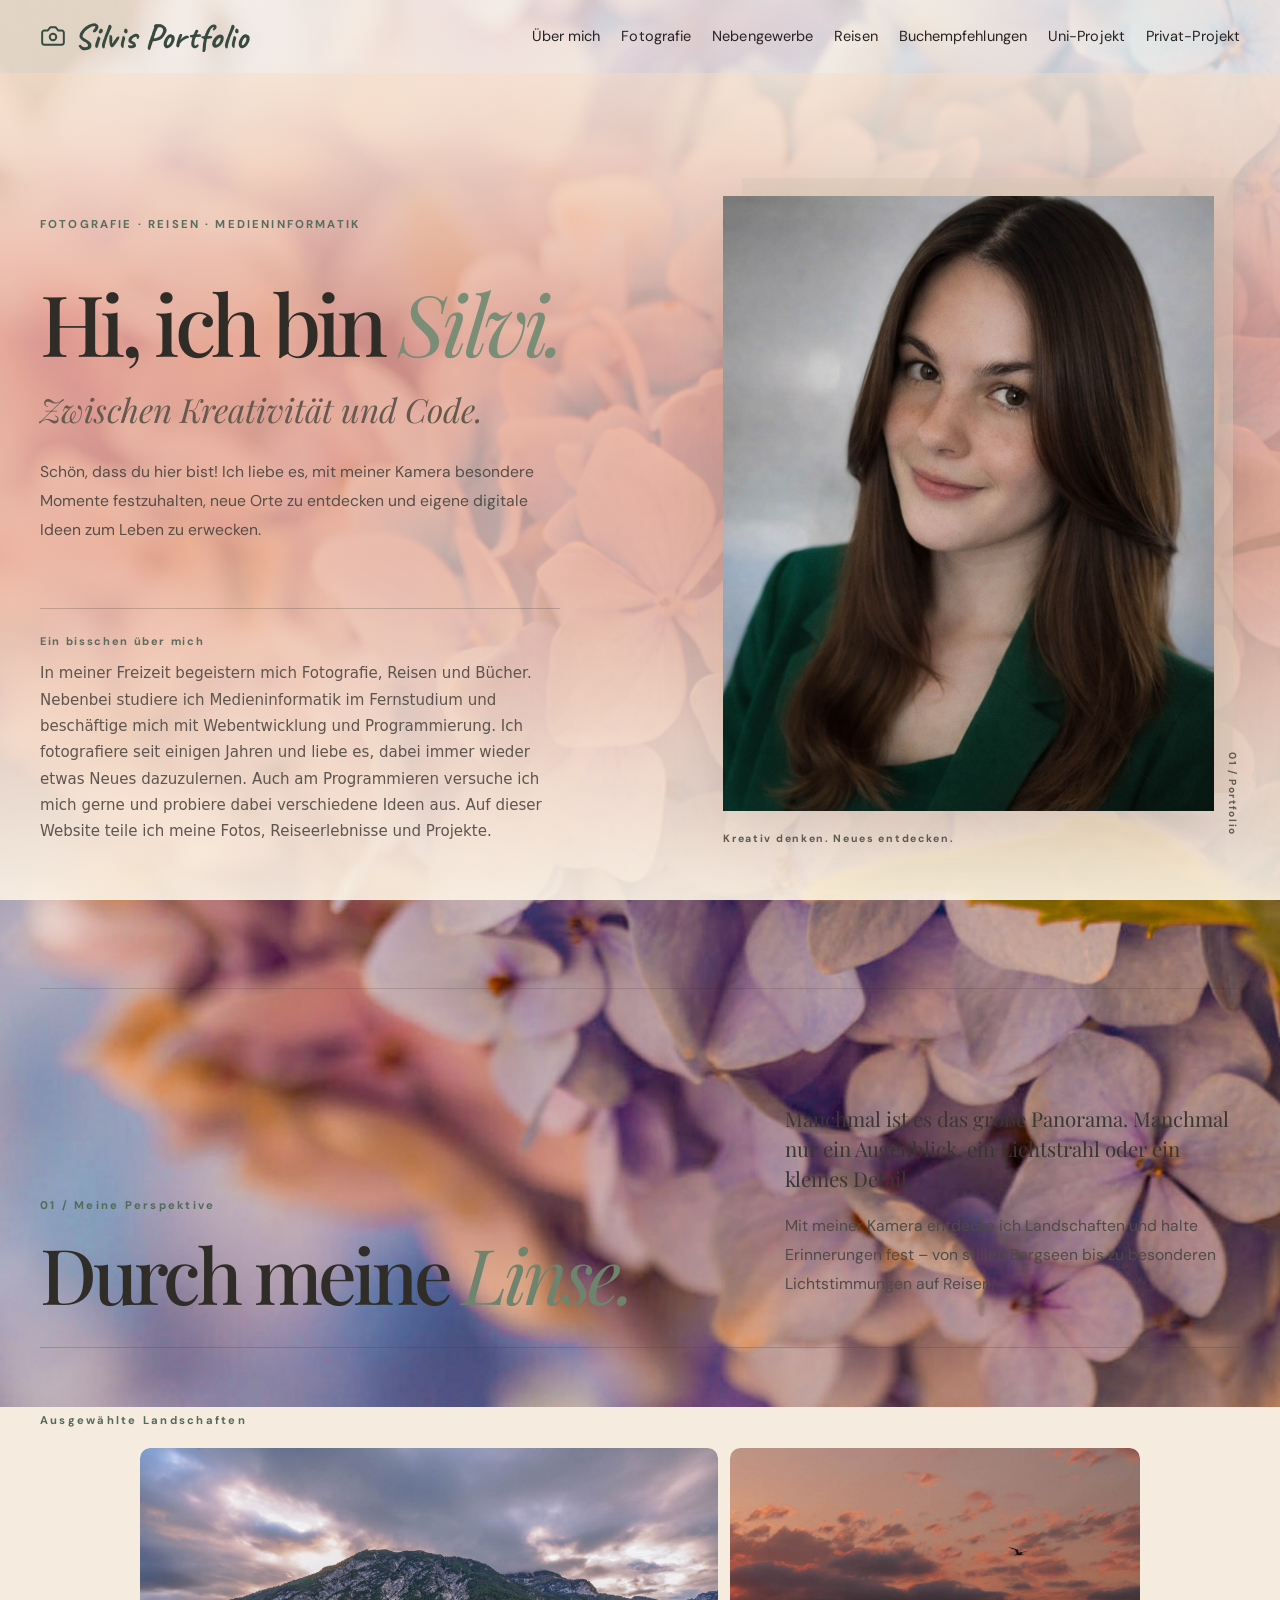
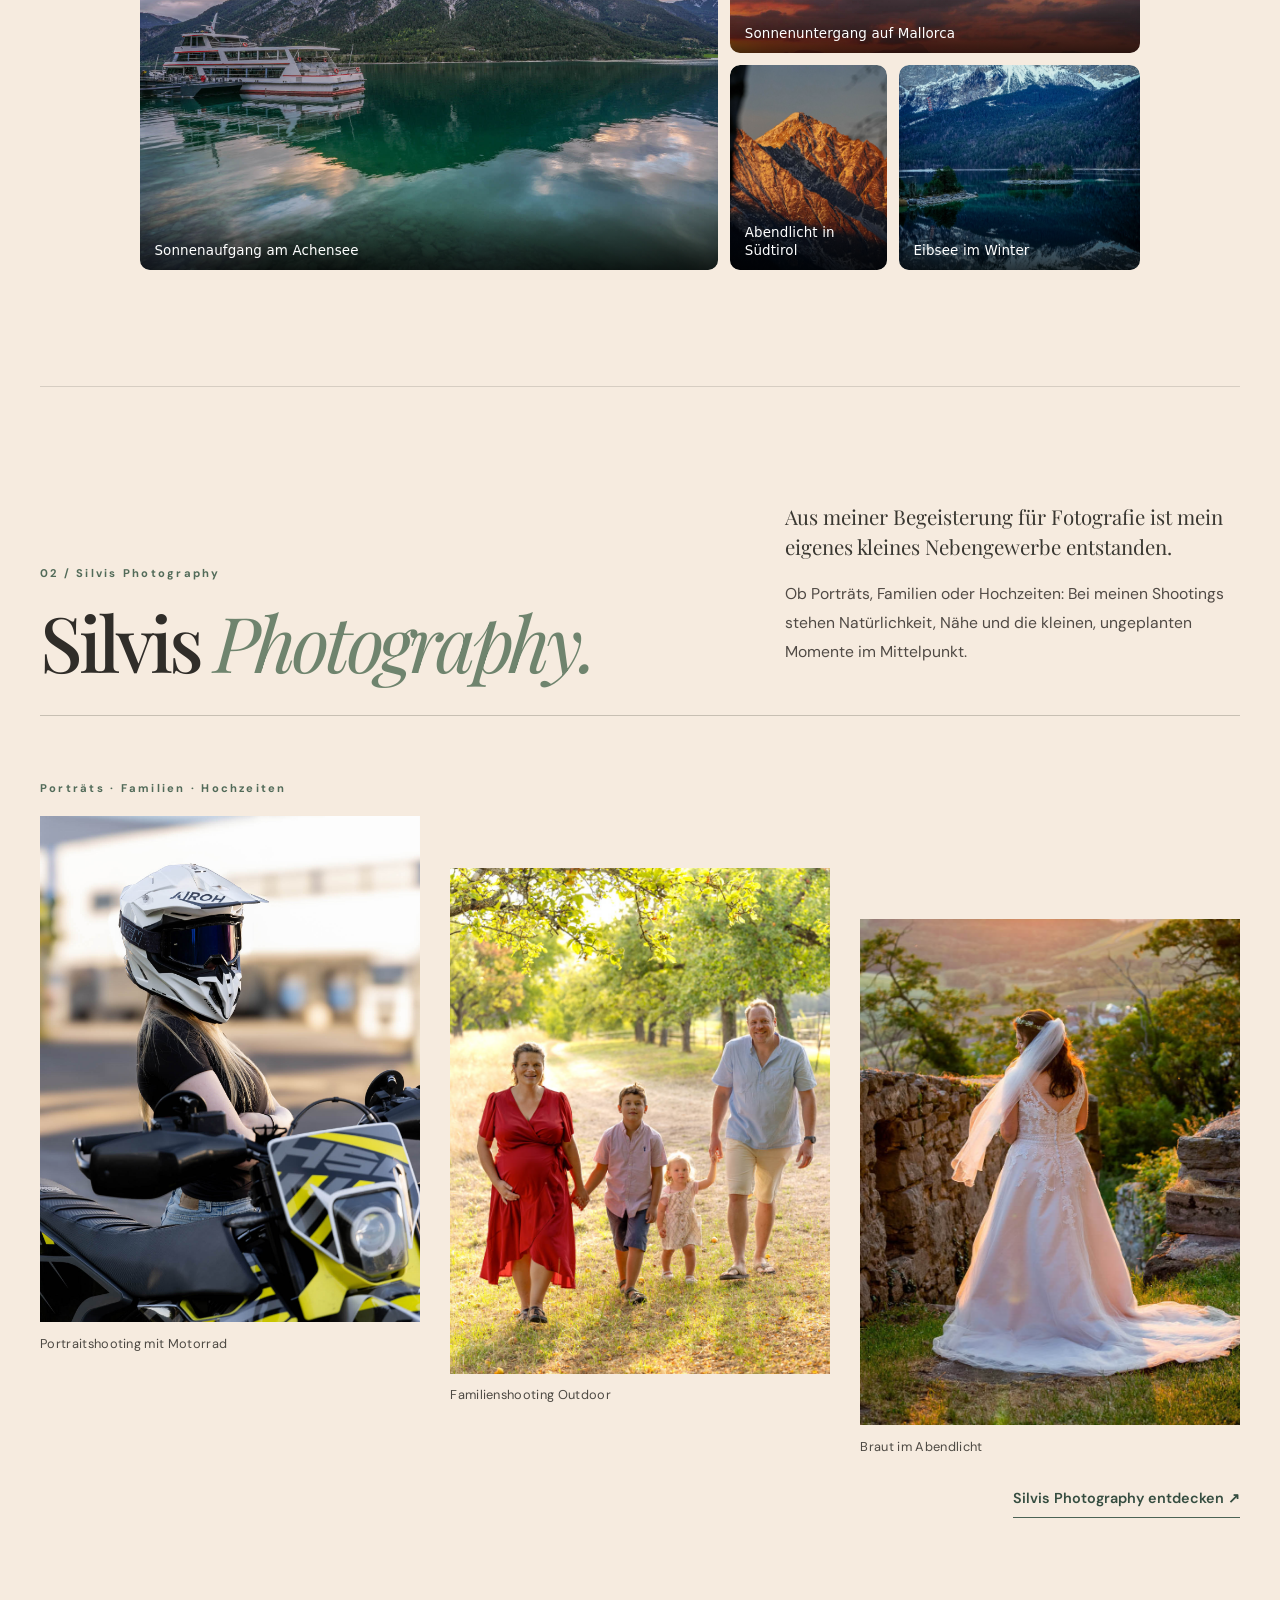
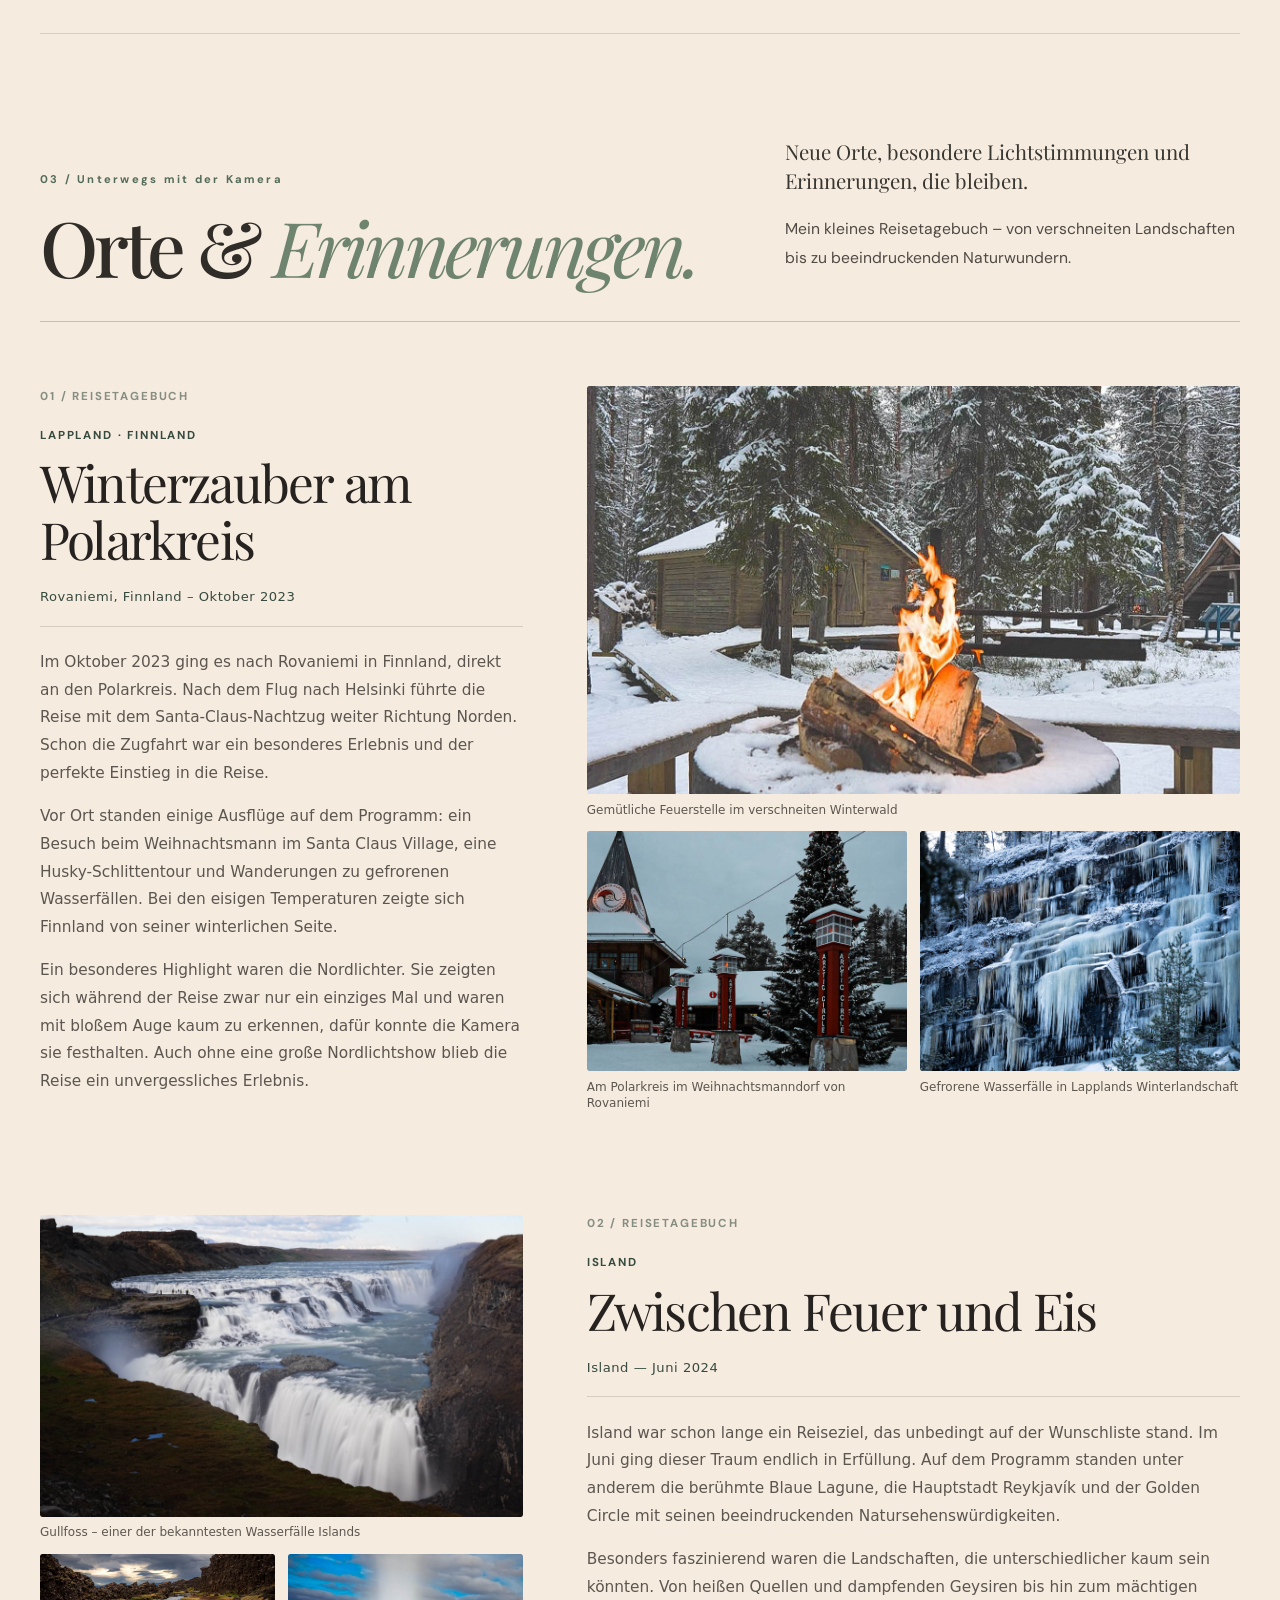
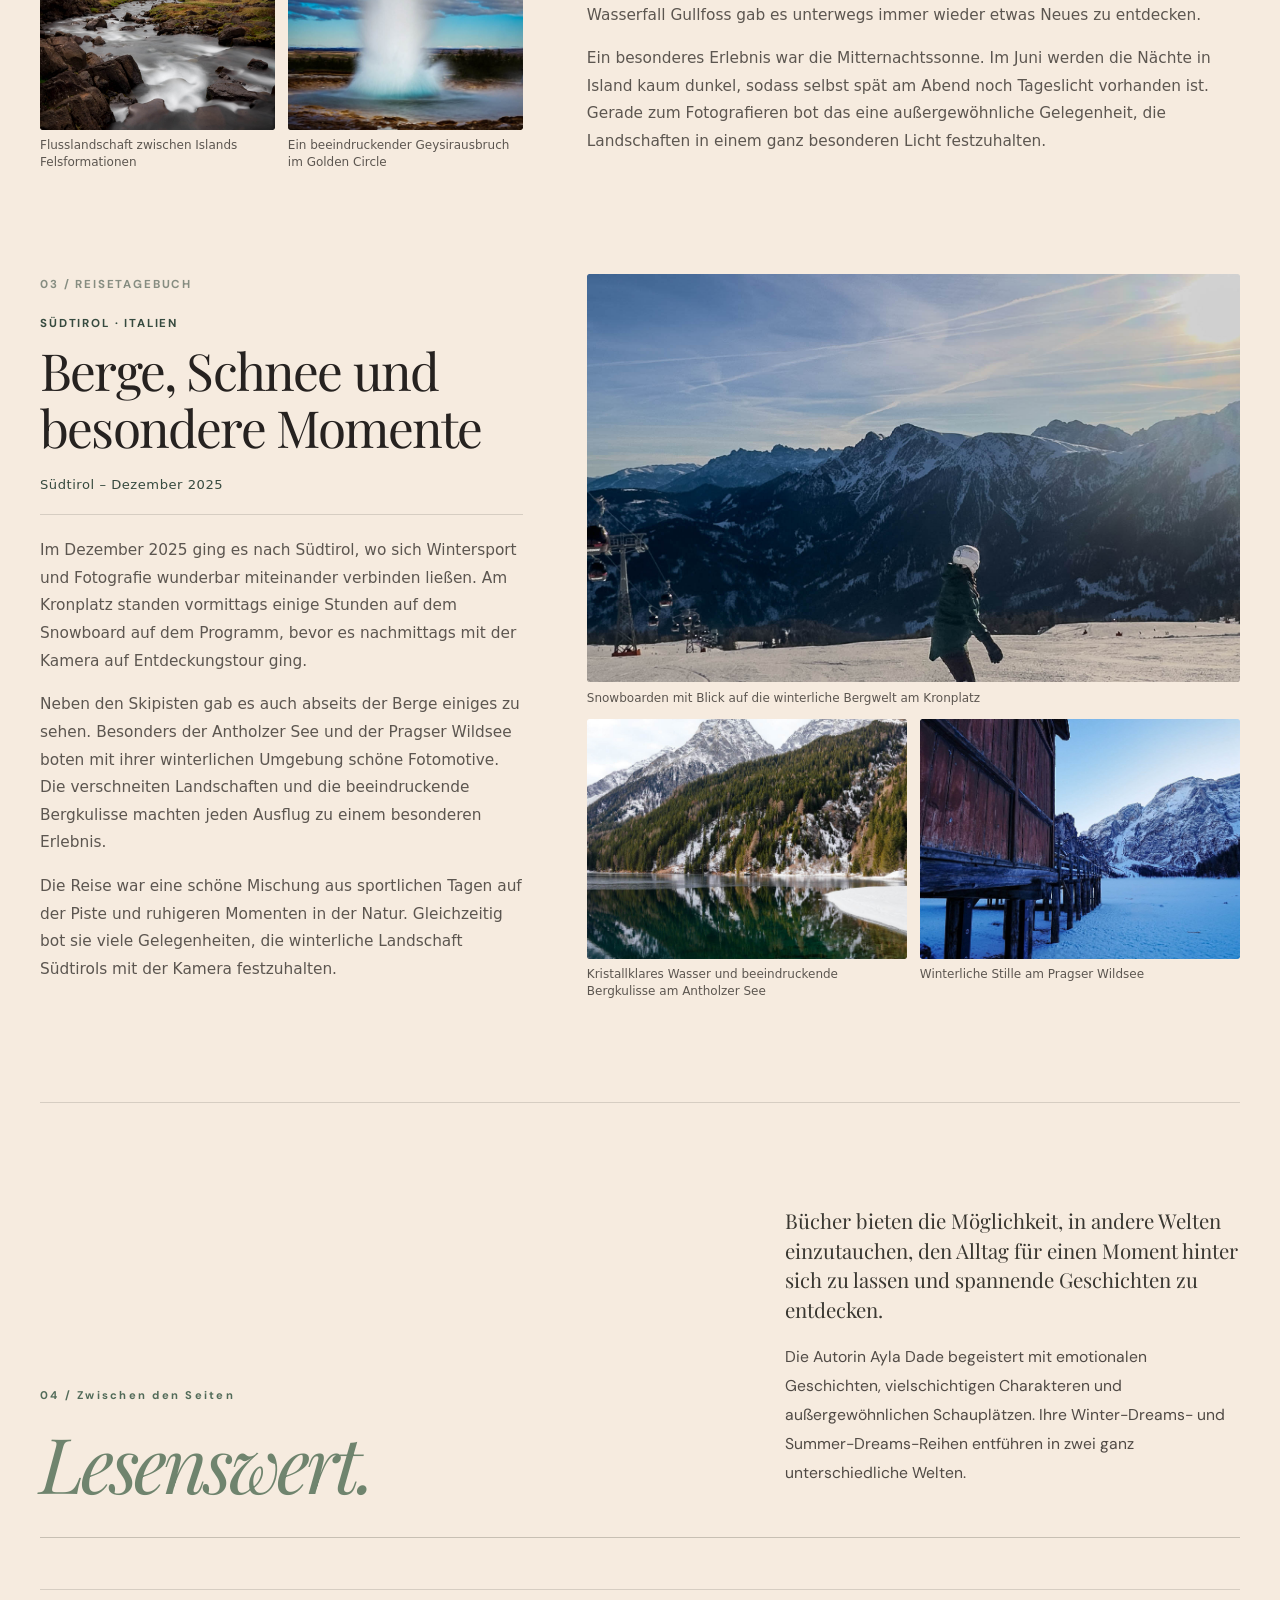
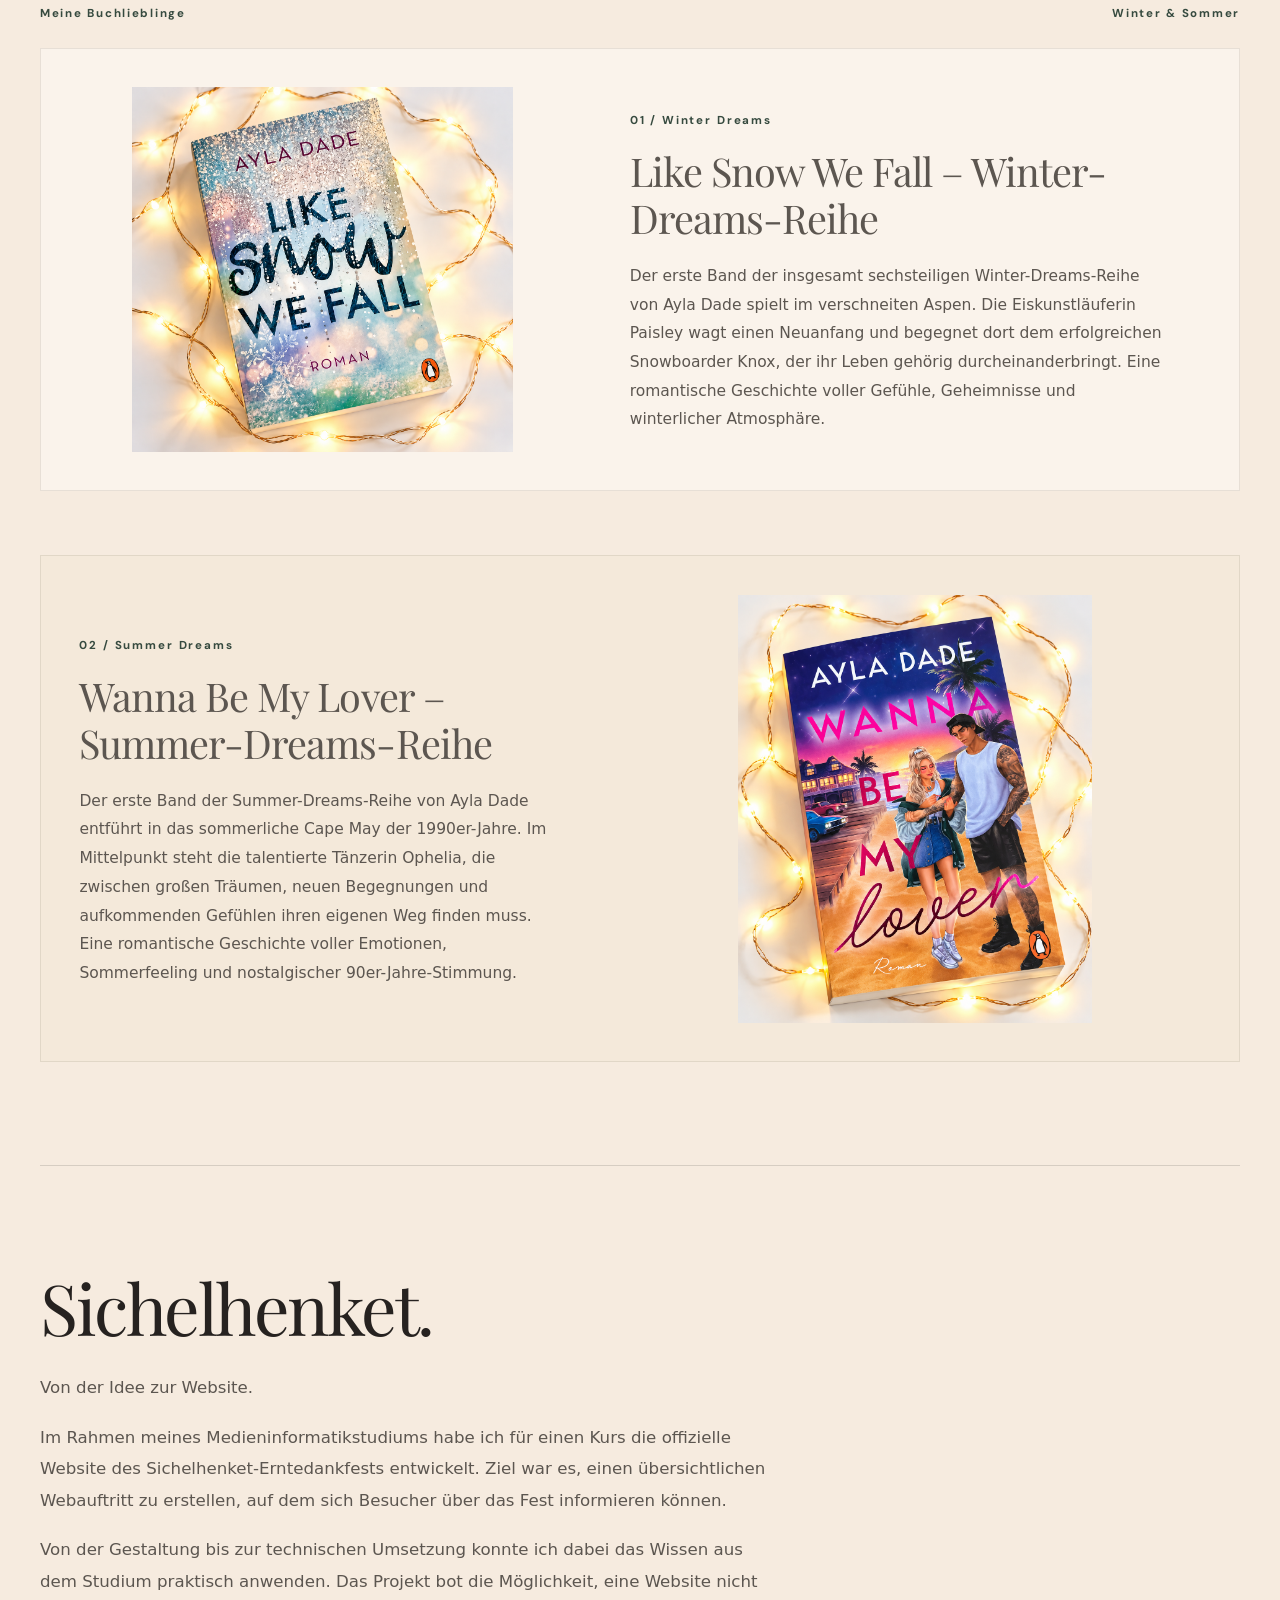
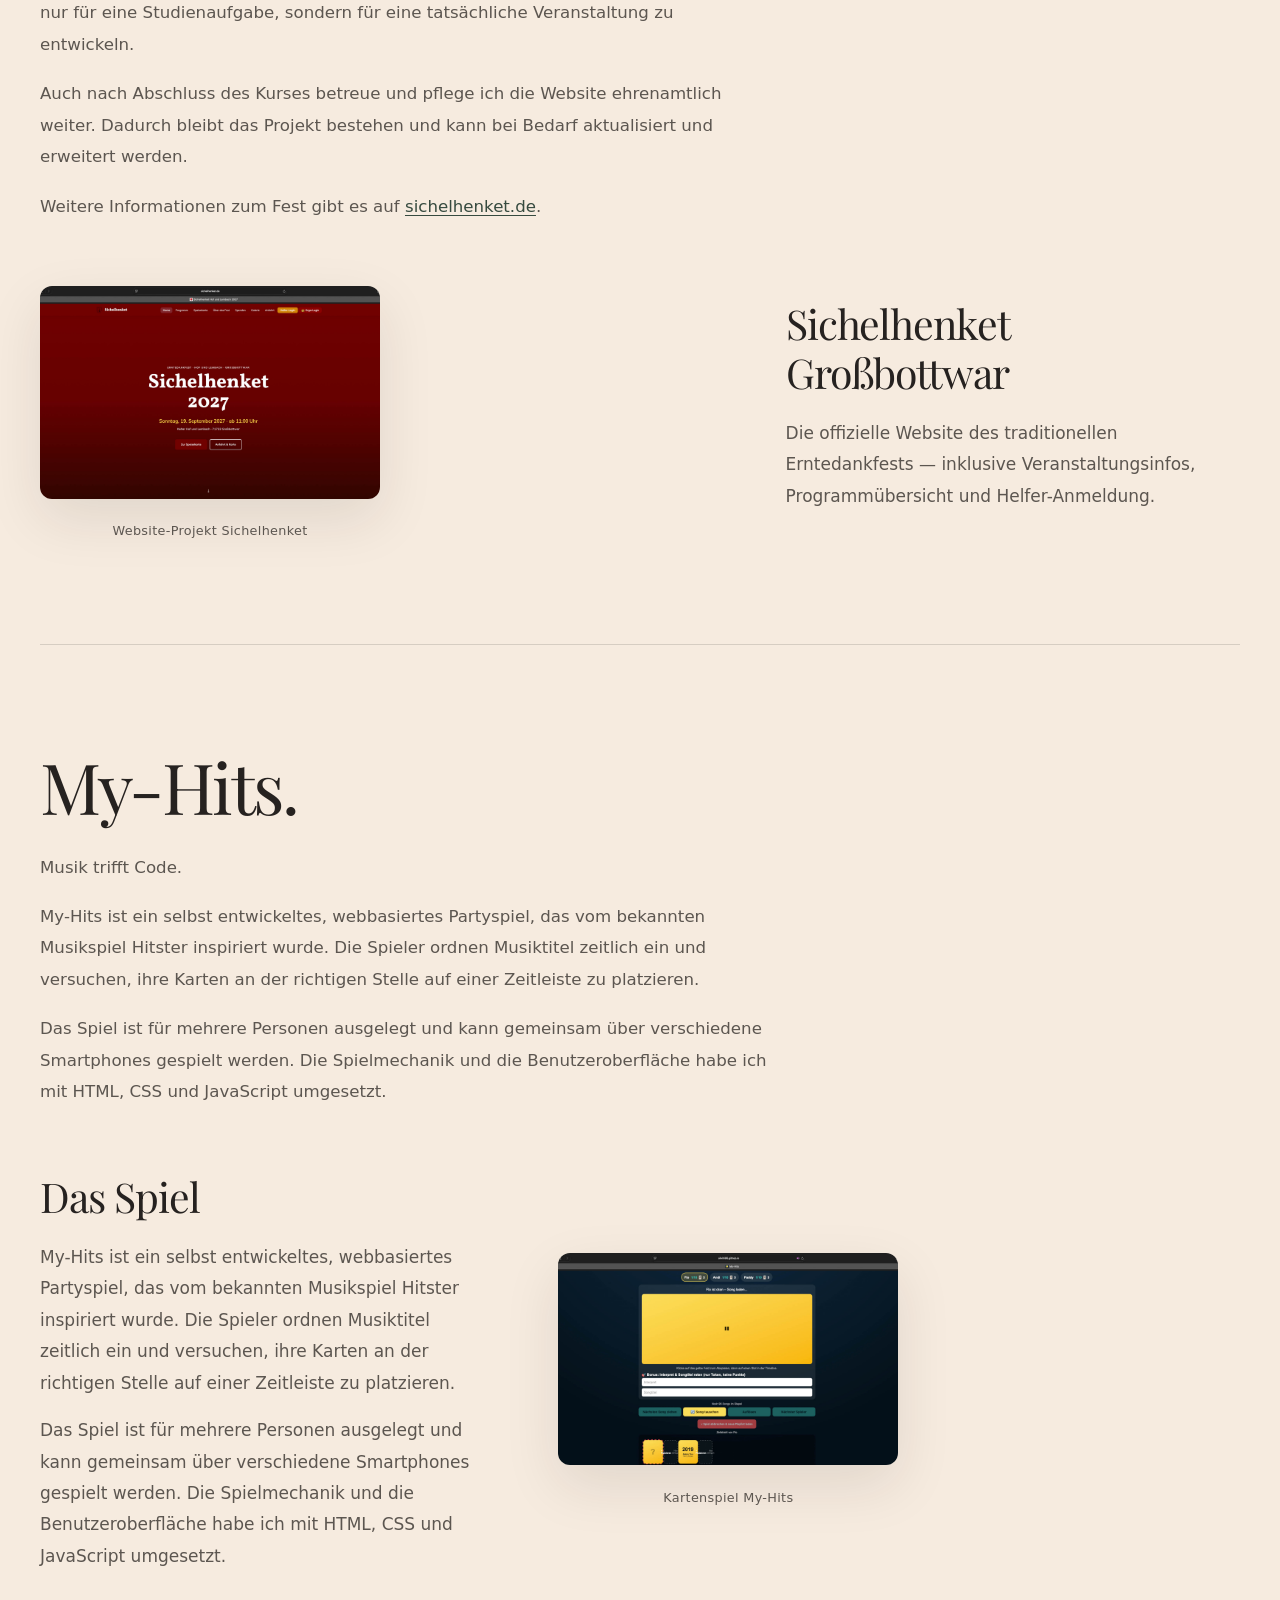
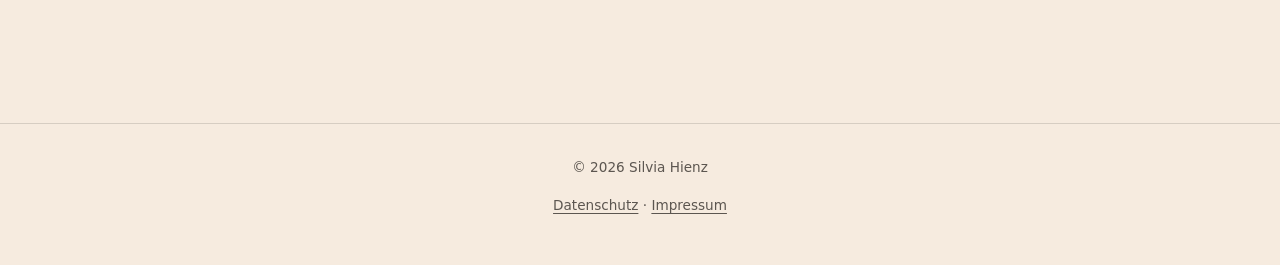
==== commit 5cde785c: "fix: Leerzeichen entfernt." ====
--- a/index.html
+++ b/index.html
@@ -1,1259 +1,417 @@
 <!DOCTYPE html>
-
 <html lang="de">
 
 <head>
-
-  <meta charset="utf-8" />
-
-  <meta content="width=device-width, initial-scale=1.0" name="viewport" />
-
-  <meta content="Silvi – Fotografie, Reisen, Bücher und eigene Web-Projekte." name="description" />
-
-  <title>
-
-    Silvia Hienz — Fotografie & mehr
-
-  </title>
-
-  <link href="css/style.css" rel="stylesheet" />
-
-  <link
-    href="data:image/svg+xml,%3Csvg%20xmlns='http\://www.w3.org/2000/svg'%20viewBox='0%200%2024%2024'%3E%3Ctext%20y='20'%20font-size='20'%3E%F0%9F%93%B7%3C/text%3E%3C/svg%3E"
-    rel="icon" />
-
-
-
+  <meta charset="utf-8">
+  <meta name="viewport" content="width=device-width, initial-scale=1.0">
+  <meta name="description" content="Silvi – Fotografie, Reisen, Bücher und eigene Web-Projekte.">
+  <title>Silvia Hienz — Fotografie & mehr</title>
+  <link rel="stylesheet" href="css/style.css">
+  <script src="js/script.js" defer></script>
+  <link rel="icon" href="data:image/svg+xml,%3Csvg%20xmlns='http://www.w3.org/2000/svg'%20viewBox='0%200%2024%2024'%3E%3Ctext%20y='20'%20font-size='20'%3E%F0%9F%93%B7%3C/text%3E%3C/svg%3E">
 </head>
 
 <body>
-
   <!-- Skip-Link für Barrierefreiheit -->
-
-  <a class="skip-link" href="#main">
-
-    Zum Hauptinhalt springen
-
-  </a>
+  <a class="skip-link" href="#main">Zum Hauptinhalt springen</a>
 
   <!-- Header -->
-
   <header class="site-header">
-
     <div class="header-inner">
-
       <a class="logo" href="#hero">
-
-        <svg aria-hidden="true" class="logo-icon" fill="none" height="24" stroke="currentColor" stroke-linecap="round"
-          stroke-linejoin="round" stroke-width="1.8" viewbox="0 0 24 24" width="24" xmlns="http\://www.w3.org/2000/svg">
-
-          <path d="M14.5 4h-5L7 7H4a2 2 0 0 0-2 2v9a2 2 0 0 0 2 2h16a2 2 0 0 0 2-2V9a2 2 0 0 0-2-2h-3z">
-
-          </path>
-
-          <circle cx="12" cy="13" r="3">
-
-          </circle>
-
+        <svg class="logo-icon" aria-hidden="true" xmlns="http://www.w3.org/2000/svg" width="24" height="24" viewBox="0 0 24 24" fill="none" stroke="currentColor" stroke-width="1.8" stroke-linecap="round" stroke-linejoin="round">
+          <path d="M14.5 4h-5L7 7H4a2 2 0 0 0-2 2v9a2 2 0 0 0 2 2h16a2 2 0 0 0 2-2V9a2 2 0 0 0-2-2h-3z"></path>
+          <circle cx="12" cy="13" r="3"></circle>
         </svg>
-
-        <span>
-
-          Silvis Portfolio
-
-        </span>
-
+        <span>Silvis Portfolio</span>
       </a>
-
-      <button aria-controls="mainNav" aria-expanded="false" aria-label="Menü öffnen" class="nav-toggle" id="navToggle"
-        type="button">
-
-        <span class="hamburger">
-
-        </span>
-
+      <button class="nav-toggle" id="navToggle" type="button" aria-controls="mainNav" aria-expanded="false" aria-label="Menü öffnen">
+        <span class="hamburger"></span>
       </button>
-
-      <nav aria-label="Hauptnavigation" class="main-nav" id="mainNav">
-
+      <nav class="main-nav" id="mainNav" aria-label="Hauptnavigation">
         <ul>
-
-          <li>
-
-            <a href="#hero">
-
-              Über mich
-
-            </a>
-
-          </li>
-
-          <li>
-
-            <a href="#fotografie">
-
-              Fotografie
-
-            </a>
-
-          </li>
-
-          <li>
-
-            <a href="#nebengewerbe">
-
-              Nebengewerbe
-
-            </a>
-
-          </li>
-
-          <li>
-
-            <a href="#reisen">
-
-              Reisen
-
-            </a>
-
-          </li>
-
-          <li>
-
-            <a href="#lesen">
-
-              Buchempfehlungen
-
-            </a>
-
-          </li>
-
-          <li>
-
-            <a href="#uniprojekt">
-
-              Uni-Projekt
-
-            </a>
-
-          </li>
-
-          <li>
-
-            <a href="#privatprojekt">
-
-              Privat-Projekt
-
-            </a>
-
-          </li>
-
+          <li><a href="#hero">Über mich</a></li>
+          <li><a href="#fotografie">Fotografie</a></li>
+          <li><a href="#nebengewerbe">Nebengewerbe</a></li>
+          <li><a href="#reisen">Reisen</a></li>
+          <li><a href="#lesen">Buchempfehlungen</a></li>
+          <li><a href="#uniprojekt">Uni-Projekt</a></li>
+          <li><a href="#privatprojekt">Privat-Projekt</a></li>
         </ul>
-
       </nav>
-
     </div>
-
   </header>
 
   <!-- Hauptinhalt -->
-
   <main id="main">
-
     <!-- Editorial-Einstieg / Über mich -->
-
-    <section aria-labelledby="hero-title" class="section hero hero-editorial" id="hero">
-
+    <section class="section hero hero-editorial" id="hero" aria-labelledby="hero-title">
       <div class="hero-text">
-
-        <span class="hero-eyebrow">
-
-          FOTOGRAFIE · REISEN · MEDIENINFORMATIK
-
-        </span>
-
-        <h1 id="hero-title">
-
-          Hi, ich bin
-
-          <em>
-
-            Silvi.
-
-          </em>
-
-        </h1>
-
-        <p class="hero-lead">
-
-          Zwischen Kreativität
-
-          <br />
-
-          und Code.
-
+        <span class="hero-eyebrow">Fotografie · Reisen · Medieninformatik</span>
+        <h1 id="hero-title">Hi, ich bin <em>Silvi.</em></h1>
+        <p class="hero-lead">Zwischen Kreativität und Code.</p>
+        <p class="hero-intro">
+          Schön, dass du hier bist! Ich liebe es, mit meiner Kamera besondere Momente festzuhalten, neue Orte zu entdecken und eigene digitale Ideen zum Leben zu erwecken.
         </p>
-
-        <p class="hero-intro">
-
-          Schön, dass du hier bist! Ich liebe es, mit meiner Kamera besondere Momente festzuhalten, neue Orte zu
-
-          entdecken und eigene digitale Ideen zum Leben zu erwecken.
-
-        </p>
-
         <div class="hero-about">
-
-          <span class="hero-about-label">
-
-            EIN BISSCHEN ÜBER MICH
-
-          </span>
-
+          <span class="hero-about-label">Ein bisschen über mich</span>
           <p>
-
-            In meiner Freizeit begeistern mich Fotografie, Reisen und Bücher. Nebenbei studiere ich Medieninformatik im
-            Fernstudium und beschäftige mich mit Webentwicklung und Programmierung.
-
-            Ich fotografiere seit einigen Jahren und liebe es, dabei immer wieder etwas Neues dazuzulernen. Auch am
-            Programmieren versuche ich mich gerne und probiere dabei verschiedene Ideen aus.
-
-            Auf dieser Website teile ich meine Fotos, Reiseerlebnisse und Projekte.
-
+            In meiner Freizeit begeistern mich Fotografie, Reisen und Bücher. Nebenbei studiere ich Medieninformatik im Fernstudium und beschäftige mich mit Webentwicklung und Programmierung. Ich fotografiere seit einigen Jahren und liebe es, dabei immer wieder etwas Neues dazuzulernen. Auch am Programmieren versuche ich mich gerne und probiere dabei verschiedene Ideen aus. Auf dieser Website teile ich meine Fotos, Reiseerlebnisse und Projekte.
           </p>
-
-        </div>
-
-      </div>
-
+        </div>
+      </div>
       <div class="hero-visual">
-
         <div class="hero-image">
-
-          <img alt="Porträtfoto von Silvi" fetchpriority="high" height="2048" src="images/portrait.jpg" width="1558" />
-
-        </div>
-
-        <span class="hero-image-caption">
-
-          KREATIV DENKEN. NEUES ENTDECKEN.
-
-        </span>
-
-        <span aria-hidden="true" class="hero-image-index">
-
-          01 / PORTFOLIO
-
-        </span>
-
-      </div>
-
+          <img src="images/portrait.jpg" alt="Porträtfoto von Silvi" width="1558" height="2048" fetchpriority="high">
+        </div>
+        <span class="hero-image-caption">Kreativ denken. Neues entdecken.</span>
+        <span class="hero-image-index" aria-hidden="true">01 / Portfolio</span>
+      </div>
     </section>
 
     <!-- Fotografie: Landschaften -->
-
     <section class="section editorial-content-section" id="fotografie">
-
       <div class="editorial-section-head">
-
         <div class="editorial-section-heading">
-
-          <span class="editorial-kicker">
-
-            01 / MEINE PERSPEKTIVE
-
-          </span>
-
-          <h2>
-            Durch meine <em>Linse.</em>
-          </h2>
-
-        </div>
-
+          <span class="editorial-kicker">01 / Meine Perspektive</span>
+          <h2>Durch meine <em>Linse.</em></h2>
+        </div>
         <div class="editorial-section-copy">
-
-          <p>
-
-            Manchmal ist es das große Panorama. Manchmal nur ein Augenblick, ein Lichtstrahl oder ein kleines Detail.
-
-          </p>
-
-          <p>
-
-            Mit meiner Kamera entdecke ich Landschaften und halte Erinnerungen fest – von stillen Bergseen bis zu
-
-            besonderen Lichtstimmungen auf Reisen.
-
-          </p>
-
-        </div>
-
-      </div>
-
-      <div class="editorial-gallery-label">
-
-        AUSGEWÄHLTE LANDSCHAFTEN
-
-      </div>
-
-      <div aria-label="Landschaftsfotografien" class="gallery landscape-gallery" role="group">
-
-        <figure>
-
-          <button aria-label="Foto vom Sonnenaufgang am Achensee vergrößern" class="gallery-button" type="button">
-
-            <img alt="Ausflugsschiff auf dem Achensee in Tirol bei Sonnenaufgang, mit Bergen und Wolken im Hintergrund"
-              height="1365" loading="lazy" src="images/landschaft-1.jpg" width="2048" />
-
-          </button>
-
+          <p>Manchmal ist es das große Panorama. Manchmal nur ein Augenblick, ein Lichtstrahl oder ein kleines Detail.</p>
+          <p>Mit meiner Kamera entdecke ich Landschaften und halte Erinnerungen fest – von stillen Bergseen bis zu besonderen Lichtstimmungen auf Reisen.</p>
+        </div>
+      </div>
+      <div class="editorial-gallery-label">Ausgewählte Landschaften</div>
+      <div class="gallery landscape-gallery" role="group" aria-label="Landschaftsfotografien">
+        <figure>
+          <button class="gallery-button" type="button" aria-label="Foto vom Sonnenaufgang am Achensee vergrößern">
+            <img src="images/landschaft-1.jpg" alt="Ausflugsschiff auf dem Achensee in Tirol bei Sonnenaufgang, mit Bergen und Wolken im Hintergrund" width="2048" height="1365" loading="lazy">
+          </button>
+          <figcaption>Sonnenaufgang am Achensee</figcaption>
+        </figure>
+        <figure>
+          <button class="gallery-button" type="button" aria-label="Foto vom Sonnenuntergang auf Mallorca vergrößern">
+            <img src="images/landschaft-2.jpg" alt="Sonnenuntergang über dem Meer auf Mallorca mit einem fliegenden Vogel" width="1370" height="2048" loading="lazy">
+          </button>
+          <figcaption>Sonnenuntergang auf Mallorca</figcaption>
+        </figure>
+        <figure>
+          <button class="gallery-button" type="button" aria-label="Foto vom Abendlicht in Südtirol vergrößern">
+            <img src="images/landschaft-3.jpg" alt="Berggipfel in Südtirol, die von der tief stehenden Abendsonne orange beleuchtet werden" width="1366" height="2048" loading="lazy">
+          </button>
+          <figcaption>Abendlicht in Südtirol</figcaption>
+        </figure>
+        <figure>
+          <button class="gallery-button" type="button" aria-label="Foto vom Eibsee im Winter vergrößern">
+            <img src="images/landschaft-4.jpg" alt="Winterliche Berglandschaft am Eibsee mit kleinen bewaldeten Inseln und Spiegelungen im ruhigen Wasser" width="1365" height="2048" loading="lazy">
+          </button>
+          <figcaption>Eibsee im Winter</figcaption>
+        </figure>
+      </div>
+    </section>
+
+    <!-- Nebengewerbe: Shootings -->
+    <section class="section editorial-content-section" id="nebengewerbe">
+      <div class="editorial-section-head">
+        <div class="editorial-section-heading">
+          <span class="editorial-kicker">02 / Silvis Photography</span>
+          <h2>Silvis <em>Photography.</em></h2>
+        </div>
+        <div class="editorial-section-copy">
+          <p>Aus meiner Begeisterung für Fotografie ist mein eigenes kleines Nebengewerbe entstanden.</p>
+          <p>Ob Porträts, Familien oder Hochzeiten: Bei meinen Shootings stehen Natürlichkeit, Nähe und die kleinen, ungeplanten Momente im Mittelpunkt.</p>
+        </div>
+      </div>
+      <div class="editorial-gallery-label">Porträts · Familien · Hochzeiten</div>
+      <div class="gallery business-gallery" role="group" aria-label="Fotografien aus Shootings">
+        <figure>
+          <button class="gallery-button" type="button" aria-label="Portraitfoto vergrößern">
+            <img src="images/foto-portrait.jpg" alt="Frau mit weißem Motorradhelm und schwarzem T-Shirt steht neben einem gelb-schwarzen Motorrad" width="1365" height="2048" loading="lazy">
+          </button>
+          <figcaption>Portraitshooting mit Motorrad</figcaption>
+        </figure>
+        <figure>
+          <button class="gallery-button" type="button" aria-label="Familienfoto vergrößern">
+            <img src="images/foto-familie.jpg" alt="Vierköpfige Familie spaziert gemeinsam auf einem Weg zwischen Bäumen im warmen Sonnenlicht" width="2048" height="1152" loading="lazy">
+          </button>
+          <figcaption>Familienshooting Outdoor</figcaption>
+        </figure>
+        <figure>
+          <button class="gallery-button" type="button" aria-label="Hochzeitsfoto vergrößern">
+            <img src="images/foto-hochzeit.jpg" alt="Braut in einem weißen Hochzeitskleid mit langem Schleier steht zwischen alten Steinmauern im Abendlicht" width="2048" height="1127" loading="lazy">
+          </button>
+          <figcaption>Braut im Abendlicht</figcaption>
+        </figure>
+      </div>
+      <div class="editorial-business-footer">
+        <a class="editorial-external-link" href="https://www.silvis-photography.com/" target="_blank" rel="noopener noreferrer">Silvis Photography entdecken ↗</a>
+      </div>
+    </section>
+
+    <!-- Reisen: Editorial-Reisetagebuch -->
+    <section class="section travel-editorial-section" id="reisen">
+      <div class="editorial-section-head travel-section-head">
+        <div class="editorial-section-heading">
+          <span class="editorial-kicker">03 / Unterwegs mit der Kamera</span>
+          <h2>Orte & <em>Erinnerungen.</em></h2>
+        </div>
+        <div class="editorial-section-copy">
+          <p>Neue Orte, besondere Lichtstimmungen und Erinnerungen, die bleiben.</p>
+          <p>Mein kleines Reisetagebuch – von verschneiten Landschaften bis zu beeindruckenden Naturwundern.</p>
+        </div>
+      </div>
+      <div class="travel-list travel-editorial-list">
+        <!-- Lappland · Finnland -->
+        <article class="travel-item travel-editorial-item">
+          <div class="travel-story">
+            <span class="travel-number" aria-hidden="true">01 / Reisetagebuch</span>
+            <span class="travel-destination">Lappland · Finnland</span>
+            <h3>Winterzauber am Polarkreis</h3>
+            <p class="travel-date">Rovaniemi, Finnland – Oktober 2023</p>
+            <p>
+              Im Oktober 2023 ging es nach Rovaniemi in Finnland, direkt an den Polarkreis. Nach dem Flug nach Helsinki führte die Reise mit dem Santa-Claus-Nachtzug weiter Richtung Norden. Schon die Zugfahrt war ein besonderes Erlebnis und der perfekte Einstieg in die Reise.
+            </p>
+            <p>
+              Vor Ort standen einige Ausflüge auf dem Programm: ein Besuch beim Weihnachtsmann im Santa Claus Village, eine Husky-Schlittentour und Wanderungen zu gefrorenen Wasserfällen. Bei den eisigen Temperaturen zeigte sich Finnland von seiner winterlichen Seite.
+            </p>
+            <p>
+              Ein besonderes Highlight waren die Nordlichter. Sie zeigten sich während der Reise zwar nur ein einziges Mal und waren mit bloßem Auge kaum zu erkennen, dafür konnte die Kamera sie festhalten. Auch ohne eine große Nordlichtshow blieb die Reise ein unvergessliches Erlebnis.
+            </p>
+          </div>
+          <div class="gallery travel-gallery" role="group" aria-label="Bilder aus Rovaniemi">
+            <figure>
+              <button class="gallery-button" type="button" aria-label="Foto von der gemütlichen Feuerstelle vergrößern">
+                <img src="images/reise-rovaniemi-1.jpg" alt="Ein Lagerfeuer brennt in einer runden Feuerstelle, umgeben von verschneiten Nadelbäumen und Holzhütten." width="1369" height="2048" loading="lazy">
+              </button>
+              <figcaption>Gemütliche Feuerstelle im verschneiten Winterwald</figcaption>
+            </figure>
+            <figure>
+              <button class="gallery-button" type="button" aria-label="Foto vom Weihnachtsdorf vergrößern">
+                <img src="images/reise-rovaniemi-2.jpg" alt="Verschneite Gebäude, rote Arctic-Circle-Säulen und ein geschmückter Weihnachtsbaum im Weihnachtsmanndorf." width="1369" height="2048" loading="lazy">
+              </button>
+              <figcaption>Am Polarkreis im Weihnachtsmanndorf von Rovaniemi</figcaption>
+            </figure>
+            <figure>
+              <button class="gallery-button" type="button" aria-label="Foto von den gefrorenen Wasserfällen vergrößern">
+                <img src="images/reise-rovaniemi-3.jpg" alt="Lange Eiszapfen hängen an einer felsigen Wand in einem verschneiten Nadelwald." width="1365" height="2048" loading="lazy">
+              </button>
+              <figcaption>Gefrorene Wasserfälle in Lapplands Winterlandschaft</figcaption>
+            </figure>
+          </div>
+        </article>
+
+        <!-- Island -->
+        <article class="travel-item travel-editorial-item">
+          <div class="travel-story">
+            <span class="travel-number" aria-hidden="true">02 / Reisetagebuch</span>
+            <span class="travel-destination">Island</span>
+            <h3>Zwischen Feuer und Eis</h3>
+            <p class="travel-date">Island — Juni 2024</p>
+            <p>
+              Island war schon lange ein Reiseziel, das unbedingt auf der Wunschliste stand. Im Juni ging dieser Traum endlich in Erfüllung. Auf dem Programm standen unter anderem die berühmte Blaue Lagune, die Hauptstadt Reykjavík und der Golden Circle mit seinen beeindruckenden Natursehenswürdigkeiten.
+            </p>
+            <p>
+              Besonders faszinierend waren die Landschaften, die unterschiedlicher kaum sein könnten. Von heißen Quellen und dampfenden Geysiren bis hin zum mächtigen Wasserfall Gullfoss gab es unterwegs immer wieder etwas Neues zu entdecken.
+            </p>
+            <p>
+              Ein besonderes Erlebnis war die Mitternachtssonne. Im Juni werden die Nächte in Island kaum dunkel, sodass selbst spät am Abend noch Tageslicht vorhanden ist. Gerade zum Fotografieren bot das eine außergewöhnliche Gelegenheit, die Landschaften in einem ganz besonderen Licht festzuhalten.
+            </p>
+          </div>
+          <div class="gallery travel-gallery" role="group" aria-label="Bilder aus Island">
+            <figure>
+              <button class="gallery-button" type="button" aria-label="Foto von Gullfoss vergrößern">
+                <img src="images/reise-island-1.jpg" alt="Der Gullfoss-Wasserfall stürzt über mehrere Felsstufen in eine tiefe Schlucht." width="2048" height="1369" loading="lazy">
+              </button>
+              <figcaption>Gullfoss – einer der bekanntesten Wasserfälle Islands</figcaption>
+            </figure>
+            <figure>
+              <button class="gallery-button" type="button" aria-label="Foto von der Flusslandschaft vergrößern">
+                <img src="images/reise-island-2.jpg" alt="Ein Fluss fließt zwischen dunklen Felsen und moosbewachsenen Ufern unter einem wolkenverhangenen Himmel." width="1638" height="2048" loading="lazy">
+              </button>
+              <figcaption>Flusslandschaft zwischen Islands Felsformationen</figcaption>
+            </figure>
+            <figure>
+              <button class="gallery-button" type="button" aria-label="Foto von einem beeindruckenden Geysirausbruch vergrößern">
+                <img src="images/reise-island-3.jpg" alt="Ein beeindruckender Geysirausbruch im Golden Circle" width="1068" height="2048" loading="lazy">
+              </button>
+              <figcaption>Ein beeindruckender Geysirausbruch im Golden Circle</figcaption>
+            </figure>
+          </div>
+        </article>
+
+        <!-- Südtirol · Italien -->
+        <article class="travel-item travel-editorial-item">
+          <div class="travel-story">
+            <span class="travel-number" aria-hidden="true">03 / Reisetagebuch</span>
+            <span class="travel-destination">Südtirol · Italien</span>
+            <h3>Berge, Schnee und besondere Momente</h3>
+            <p class="travel-date">Südtirol – Dezember 2025</p>
+            <p>
+              Im Dezember 2025 ging es nach Südtirol, wo sich Wintersport und Fotografie wunderbar miteinander verbinden ließen. Am Kronplatz standen vormittags einige Stunden auf dem Snowboard auf dem Programm, bevor es nachmittags mit der Kamera auf Entdeckungstour ging.
+            </p>
+            <p>
+              Neben den Skipisten gab es auch abseits der Berge einiges zu sehen. Besonders der Antholzer See und der Pragser Wildsee boten mit ihrer winterlichen Umgebung schöne Fotomotive. Die verschneiten Landschaften und die beeindruckende Bergkulisse machten jeden Ausflug zu einem besonderen Erlebnis.
+            </p>
+            <p>
+              Die Reise war eine schöne Mischung aus sportlichen Tagen auf der Piste und ruhigeren Momenten in der Natur. Gleichzeitig bot sie viele Gelegenheiten, die winterliche Landschaft Südtirols mit der Kamera festzuhalten.
+            </p>
+          </div>
+          <div class="gallery travel-gallery" role="group" aria-label="Bilder aus Südtirol">
+            <figure>
+              <button class="gallery-button" type="button" aria-label="Foto vom Kronplatz vergrößern">
+                <img src="images/reise-suedtirol-1.jpg" alt="Eine Snowboarderin mit weißem Helm steht auf einer sonnigen Skipiste vor schneebedeckten Bergen und einer Gondelbahn." width="1763" height="2048" loading="lazy">
+              </button>
+              <figcaption>Snowboarden mit Blick auf die winterliche Bergwelt am Kronplatz</figcaption>
+            </figure>
+            <figure>
+              <button class="gallery-button" type="button" aria-label="Foto vom Antholzer See vergrößern">
+                <img src="images/reise-suedtirol-2.jpg" alt="Schneebedeckte Berggipfel und bewaldete Hänge spiegeln sich im klaren, türkisgrünen Wasser des Antholzer Sees." width="1366" height="2048" loading="lazy">
+              </button>
+              <figcaption>Kristallklares Wasser und beeindruckende Bergkulisse am Antholzer See</figcaption>
+            </figure>
+            <figure>
+              <button class="gallery-button" type="button" aria-label="Foto vom Pragser Wildsee vergrößern">
+                <img src="images/reise-suedtirol-3.jpg" alt="Ein hölzernes Bootshaus auf Stelzen steht am schneebedeckten Ufer des zugefrorenen Pragser Wildsees vor hohen Berggipfeln." width="1366" height="2048" loading="lazy">
+              </button>
+              <figcaption>Winterliche Stille am Pragser Wildsee</figcaption>
+            </figure>
+          </div>
+        </article>
+      </div>
+    </section>
+
+    <!-- Lesen -->
+    <section class="section reading-editorial-section" id="lesen">
+      <div class="editorial-section-head reading-section-head">
+        <div class="editorial-section-heading">
+          <span class="editorial-kicker">04 / Zwischen den Seiten</span>
+          <h2><em>Lesenswert.</em></h2>
+        </div>
+        <div class="editorial-section-copy">
+          <p>Bücher bieten die Möglichkeit, in andere Welten einzutauchen, den Alltag für einen Moment hinter sich zu lassen und spannende Geschichten zu entdecken.</p>
+          <p>Die Autorin Ayla Dade begeistert mit emotionalen Geschichten, vielschichtigen Charakteren und außergewöhnlichen Schauplätzen. Ihre Winter-Dreams- und Summer-Dreams-Reihen entführen in zwei ganz unterschiedliche Welten.</p>
+        </div>
+      </div>
+      <div class="reading-intro-line">
+        <span>Meine Buchlieblinge</span>
+        <span>Winter & Sommer</span>
+      </div>
+      <div class="reading-book-list gallery" role="group" aria-label="Meine Lieblingsbücher">
+        <figure class="reading-book reading-book-winter">
+          <button class="gallery-button reading-book-cover" type="button" aria-label="Like Snow We Fall vergrößern">
+            <img src="images/buch-like-snow-we-fall.png" alt="Like Snow We Fall von Ayla Dade mit warmer Lichterkette auf weißem Hintergrund" loading="lazy">
+          </button>
           <figcaption>
-
-            Sonnenaufgang am Achensee
-
+            <span class="reading-book-label">01 / Winter Dreams</span>
+            <h3>Like Snow We Fall – Winter-Dreams-Reihe</h3>
+            <p>
+              Der erste Band der insgesamt sechsteiligen Winter-Dreams-Reihe von Ayla Dade spielt im verschneiten Aspen. Die Eiskunstläuferin Paisley wagt einen Neuanfang und begegnet dort dem erfolgreichen Snowboarder Knox, der ihr Leben gehörig durcheinanderbringt. Eine romantische Geschichte voller Gefühle, Geheimnisse und winterlicher Atmosphäre.
+            </p>
           </figcaption>
-
-        </figure>
-
-        <figure>
-
-          <button aria-label="Foto vom Sonnenaufgang auf Mallorca vergrößern" class="gallery-button" type="button">
-
-            <img alt="Sonnenuntergang über dem Meer auf Mallorca mit einem fliegenden Vogel" height="2048"
-              loading="lazy" src="images/landschaft-2.jpg" width="1370" />
-
-          </button>
-
+        </figure>
+        <figure class="reading-book reading-book-summer">
+          <button class="gallery-button reading-book-cover" type="button" aria-label="Wanna Be My Lover vergrößern">
+            <img src="images/buch-wanna-be-my-lover.png" alt="Wanna Be My Lover von Ayla Dade mit warmer Lichterkette auf weißem Hintergrund" loading="lazy">
+          </button>
           <figcaption>
-
-            Sonnenuntergang auf Mallorca
-
+            <span class="reading-book-label">02 / Summer Dreams</span>
+            <h3>Wanna Be My Lover – Summer-Dreams-Reihe</h3>
+            <p>
+              Der erste Band der Summer-Dreams-Reihe von Ayla Dade entführt in das sommerliche Cape May der 1990er-Jahre. Im Mittelpunkt steht die talentierte Tänzerin Ophelia, die zwischen großen Träumen, neuen Begegnungen und aufkommenden Gefühlen ihren eigenen Weg finden muss. Eine romantische Geschichte voller Emotionen, Sommerfeeling und nostalgischer 90er-Jahre-Stimmung.
+            </p>
           </figcaption>
-
-        </figure>
-
-        <figure>
-
-          <button aria-label="Foto vom Abendlicht in Südtirol vergrößern" class="gallery-button" type="button">
-
-            <img alt="Berggipfel in Südtirol, die von der tief stehenden Abendsonne orange beleuchtet werden"
-              height="2048" loading="lazy" src="images/landschaft-3.jpg" width="1366" />
-
-          </button>
-
-          <figcaption>
-
-            Abendlicht in Südtirol
-
-          </figcaption>
-
-        </figure>
-
-        <figure>
-
-          <button aria-label="Foto vom Eibsee im Winter vergrößern" class="gallery-button" type="button">
-
-            <img
-              alt="Winterliche Berglandschaft am Eibsee mit kleinen bewaldeten Inseln und Spiegelungen im ruhigen Wasser"
-              height="2048" loading="lazy" src="images/landschaft-4.jpg" width="1365" />
-
-          </button>
-
-          <figcaption>
-
-            Eibsee im Winter
-
-          </figcaption>
-
-        </figure>
-
-      </div>
-
-    </section>
-
-    <!-- Nebengewerbe: Shootings -->
-
-    <section class="section editorial-content-section" id="nebengewerbe">
-
-      <div class="editorial-section-head">
-
-        <div class="editorial-section-heading">
-
-          <span class="editorial-kicker">
-
-            02 / SILVIS PHOTOGRAPHY
-
-          </span>
-
-          <h2>
-            Silvis <em>Photography.</em>
-          </h2>
-
-        </div>
-
-        <div class="editorial-section-copy">
-
-          <p>
-
-            Aus meiner Begeisterung für Fotografie ist mein eigenes kleines Nebengewerbe entstanden.
-
-          </p>
-
-          <p>
-
-            Ob Porträts, Familien oder Hochzeiten: Bei meinen Shootings stehen Natürlichkeit, Nähe und die kleinen,
-
-            ungeplanten Momente im Mittelpunkt.
-
-          </p>
-
-        </div>
-
-      </div>
-
-      <div class="editorial-gallery-label">
-
-        PORTRÄTS · FAMILIEN · HOCHZEITEN
-
-      </div>
-
-      <div aria-label="Fotografien aus Shootings" class="gallery business-gallery" role="group">
-
-        <figure>
-
-          <button aria-label="Portraitfoto vergrößern" class="gallery-button" type="button">
-
-            <img alt="Frau mit weißem Motorradhelm und schwarzem T-Shirt steht neben einem gelb-schwarzen Motorrad"
-              height="2048" loading="lazy" src="images/foto-portrait.jpg" width="1365" />
-
-          </button>
-
-          <figcaption>
-
-            Portraitshooting mit Motorrad
-
-          </figcaption>
-
-        </figure>
-
-        <figure>
-
-          <button aria-label="Familienfoto vergrößern" class="gallery-button" type="button">
-
-            <img alt="Vierköpfige Familie spaziert gemeinsam auf einem Weg zwischen Bäumen im warmen Sonnenlicht"
-              height="1152" loading="lazy" src="images/foto-familie.jpg" width="2048" />
-
-          </button>
-
-          <figcaption>
-
-            Familienshooting Outdoor
-
-          </figcaption>
-
-        </figure>
-
-        <figure>
-
-          <button aria-label="Hochzeitsfoto vergrößern" class="gallery-button" type="button">
-
-            <img
-              alt="Braut in einem weißen Hochzeitskleid mit langem Schleier steht zwischen alten Steinmauern im Abendlicht"
-              height="1127" loading="lazy" src="images/foto-hochzeit.jpg" width="2048" />
-
-          </button>
-
-          <figcaption>
-
-            Braut im Abendlicht
-
-          </figcaption>
-
-        </figure>
-
-      </div>
-
-      <div class="editorial-business-footer">
-
-        <a class="editorial-external-link" href="https\://www.silvis-photography.com/" rel="noopener noreferrer"
-          target="_blank">
-
-          Silvis Photography entdecken ↗
-
-        </a>
-
-      </div>
-
-    </section>
-
-    <!-- Reisen: Editorial-Reisetagebuch -->
-
-    <section class="section travel-editorial-section" id="reisen">
-
-      <div class="editorial-section-head travel-section-head">
-
-        <div class="editorial-section-heading">
-
-          <span class="editorial-kicker">03 / UNTERWEGS MIT DER KAMERA</span>
-
-          <h2>
-            Orte & <em>Erinnerungen.</em>
-          </h2>
-
-        </div>
-
-        <div class="editorial-section-copy">
-
-          <p>Neue Orte, besondere Lichtstimmungen und Erinnerungen, die bleiben.</p>
-
-          <p>Mein kleines Reisetagebuch – von verschneiten Landschaften bis zu beeindruckenden Naturwundern.</p>
-
-        </div>
-
-      </div>
-
-      <div class="travel-list travel-editorial-list">
-
-        <!-- LAPPLAND · FINNLAND -->
-
-        <article class="travel-item travel-editorial-item">
-
-          <div class="travel-story">
-
-            <span class="travel-number" aria-hidden="true">01 / REISETAGEBUCH</span>
-
-            <span class="travel-destination">LAPPLAND · FINNLAND</span>
-
-            <h3>Winterzauber am Polarkreis</h3>
-
-            <p class="travel-date">Rovaniemi, Finnland – Oktober 2023</p>
-
-            <p>
-
-              Im Oktober 2023 ging es nach Rovaniemi in Finnland,
-
-              direkt an den Polarkreis. Nach dem Flug nach Helsinki
-
-              führte die Reise mit dem Santa-Claus-Nachtzug weiter
-
-              Richtung Norden. Schon die Zugfahrt war ein besonderes
-
-              Erlebnis und der perfekte Einstieg in die Reise.
-
-            </p>
-
-            <p>
-
-              Vor Ort standen einige Ausflüge auf dem Programm:
-
-              ein Besuch beim Weihnachtsmann im Santa Claus Village,
-
-              eine Husky-Schlittentour und Wanderungen zu gefrorenen
-
-              Wasserfällen. Bei den eisigen Temperaturen zeigte sich
-
-              Finnland von seiner winterlichen Seite.
-
-            </p>
-
-            <p>
-
-              Ein besonderes Highlight waren die Nordlichter.
-
-              Sie zeigten sich während der Reise zwar nur ein
-
-              einziges Mal und waren mit bloßem Auge kaum zu erkennen,
-
-              dafür konnte die Kamera sie festhalten. Auch ohne
-
-              eine große Nordlichtshow blieb die Reise ein
-
-              unvergessliches Erlebnis.
-
-            </p>
-
-          </div>
-
-          <div aria-label="Bilder aus Rovaniemi" class="gallery travel-gallery" role="group">
-
-            <figure>
-
-              <button aria-label="Foto von der gemütlichen Feuerstelle vergrößern" class="gallery-button" type="button">
-
-                <img
-                  alt="Ein Lagerfeuer brennt in einer runden Feuerstelle, umgeben von verschneiten Nadelbäumen und Holzhütten."
-                  height="2048" loading="lazy" src="images/reise-rovaniemi-1.jpg" width="1369" />
-
-              </button>
-
-              <figcaption>
-
-                Gemütliche Feuerstelle im verschneiten Winterwald
-
-              </figcaption>
-
-            </figure>
-
-            <figure>
-
-              <button aria-label="Foto vom Weihnachtsdorf vergrößern" class="gallery-button" type="button">
-
-                <img
-                  alt="Verschneite Gebäude, rote Arctic-Circle-Säulen und ein geschmückter Weihnachtsbaum im Weihnachtsmanndorf."
-                  height="2048" loading="lazy" src="images/reise-rovaniemi-2.jpg" width="1369" />
-
-              </button>
-
-              <figcaption>
-
-                Am Polarkreis im Weihnachtsmanndorf von Rovaniemi
-
-              </figcaption>
-
-            </figure>
-
-            <figure>
-
-              <button aria-label="Foto von den gefrorenen Wasserfällen vergrößern" class="gallery-button" type="button">
-
-                <img alt="Lange Eiszapfen hängen an einer felsigen Wand in einem verschneiten Nadelwald." height="2048"
-                  loading="lazy" src="images/reise-rovaniemi-3.jpg" width="1365" />
-
-              </button>
-
-              <figcaption>
-
-                Gefrorene Wasserfälle in Lapplands Winterlandschaft
-
-              </figcaption>
-
-            </figure>
-
-          </div>
-
-        </article>
-
-        <!-- ISLAND -->
-
-        <article class="travel-item travel-editorial-item">
-
-          <div class="travel-story">
-
-            <span class="travel-number" aria-hidden="true">02 / REISETAGEBUCH</span>
-
-            <span class="travel-destination">ISLAND</span>
-
-            <h3>Zwischen Feuer und Eis</h3>
-
-            <p class="travel-date">Island — Juni 2024</p>
-
-            <p>
-
-              Island war schon lange ein Reiseziel, das unbedingt
-
-              auf der Wunschliste stand. Im Juni ging dieser Traum
-
-              endlich in Erfüllung. Auf dem Programm standen unter
-
-              anderem die berühmte Blaue Lagune, die Hauptstadt
-
-              Reykjavík und der Golden Circle mit seinen
-
-              beeindruckenden Natursehenswürdigkeiten.
-
-            </p>
-
-            <p>
-
-              Besonders faszinierend waren die Landschaften,
-
-              die unterschiedlicher kaum sein könnten.
-
-              Von heißen Quellen und dampfenden Geysiren bis hin
-
-              zum mächtigen Wasserfall Gullfoss gab es unterwegs
-
-              immer wieder etwas Neues zu entdecken.
-
-            </p>
-
-            <p>
-
-              Ein besonderes Erlebnis war die Mitternachtssonne.
-
-              Im Juni werden die Nächte in Island kaum dunkel,
-
-              sodass selbst spät am Abend noch Tageslicht vorhanden
-
-              ist. Gerade zum Fotografieren bot das eine
-
-              außergewöhnliche Gelegenheit, die Landschaften
-
-              in einem ganz besonderen Licht festzuhalten.
-
-            </p>
-
-          </div>
-
-          <div aria-label="Bilder aus Island" class="gallery travel-gallery" role="group">
-
-            <figure>
-
-              <button aria-label="Foto von Gullfoss vergrößern" class="gallery-button" type="button">
-
-                <img alt="Der Gullfoss-Wasserfall stürzt über mehrere Felsstufen in eine tiefe Schlucht." height="1369"
-                  loading="lazy" src="images/reise-island-1.jpg" width="2048" />
-
-              </button>
-
-              <figcaption>
-
-                Gullfoss – einer der bekanntesten Wasserfälle Islands
-
-              </figcaption>
-
-            </figure>
-
-            <figure>
-
-              <button aria-label="Foto von der Flusslandschaft vergrößern" class="gallery-button" type="button">
-
-                <img
-                  alt="Ein Fluss fließt zwischen dunklen Felsen und moosbewachsenen Ufern unter einem wolkenverhangenen Himmel."
-                  height="2048" loading="lazy" src="images/reise-island-2.jpg" width="1638" />
-
-              </button>
-
-              <figcaption>
-
-                Flusslandschaft zwischen Islands Felsformationen
-
-              </figcaption>
-
-            </figure>
-
-            <figure>
-
-              <button aria-label="Foto von einem beeindruckenden Geysirausbruch vergrößern" class="gallery-button"
-                type="button">
-
-                <img alt="Ein beeindruckender Geysirausbruch im Golden Circle" height="2048" loading="lazy"
-                  src="images/reise-island-3.jpg" width="1068" />
-
-              </button>
-
-              <figcaption>
-
-                Ein beeindruckender Geysirausbruch im Golden Circle
-
-              </figcaption>
-
-            </figure>
-
-          </div>
-
-        </article>
-
-        <!-- SÜDTIROL · ITALIEN -->
-
-        <article class="travel-item travel-editorial-item">
-
-          <div class="travel-story">
-
-            <span class="travel-number" aria-hidden="true">03 / REISETAGEBUCH</span>
-
-            <span class="travel-destination">SÜDTIROL · ITALIEN</span>
-
-            <h3>Berge, Schnee und besondere Momente</h3>
-
-            <p class="travel-date">Südtirol – Dezember 2025</p>
-
-            <p>
-
-              Im Dezember 2025 ging es nach Südtirol, wo sich Wintersport
-
-              und Fotografie wunderbar miteinander verbinden ließen.
-
-              Am Kronplatz standen vormittags einige Stunden auf dem
-
-              Snowboard auf dem Programm, bevor es nachmittags mit
-
-              der Kamera auf Entdeckungstour ging.
-
-            </p>
-
-            <p>
-
-              Neben den Skipisten gab es auch abseits der Berge einiges
-
-              zu sehen. Besonders der Antholzer See und der Pragser
-
-              Wildsee boten mit ihrer winterlichen Umgebung schöne
-
-              Fotomotive. Die verschneiten Landschaften und die
-
-              beeindruckende Bergkulisse machten jeden Ausflug
-
-              zu einem besonderen Erlebnis.
-
-            </p>
-
-            <p>
-
-              Die Reise war eine schöne Mischung aus sportlichen
-
-              Tagen auf der Piste und ruhigeren Momenten in der Natur.
-
-              Gleichzeitig bot sie viele Gelegenheiten, die winterliche
-
-              Landschaft Südtirols mit der Kamera festzuhalten.
-
-            </p>
-
-          </div>
-
-          <div aria-label="Bilder aus Südtirol" class="gallery travel-gallery" role="group">
-
-            <figure>
-
-              <button aria-label="Foto vom Kronplatz vergrößern" class="gallery-button" type="button">
-
-                <img
-                  alt="Eine Snowboarderin mit weißem Helm steht auf einer sonnigen Skipiste vor schneebedeckten Bergen und einer Gondelbahn."
-                  height="2048" loading="lazy" src="images/reise-suedtirol-1.jpg" width="1763" />
-
-              </button>
-
-              <figcaption>
-
-                Snowboarden mit Blick auf die winterliche Bergwelt am Kronplatz
-
-              </figcaption>
-
-            </figure>
-
-            <figure>
-
-              <button aria-label="Foto vom Antholzer See vergrößern" class="gallery-button" type="button">
-
-                <img
-                  alt="Schneebedeckte Berggipfel und bewaldete Hänge spiegeln sich im klaren, türkisgrünen Wasser des Antholzer Sees."
-                  height="2048" loading="lazy" src="images/reise-suedtirol-2.jpg" width="1366" />
-
-              </button>
-
-              <figcaption>
-
-                Kristallklares Wasser und beeindruckende Bergkulisse am Antholzer See
-
-              </figcaption>
-
-            </figure>
-
-            <figure>
-
-              <button aria-label="Foto vom Pragser Wildsee vergrößern" class="gallery-button" type="button">
-
-                <img
-                  alt="Ein hölzernes Bootshaus auf Stelzen steht am schneebedeckten Ufer des zugefrorenen Pragser Wildsees vor hohen Berggipfeln."
-                  height="2048" loading="lazy" src="images/reise-suedtirol-3.jpg" width="1366" />
-
-              </button>
-
-              <figcaption>
-
-                Winterliche Stille am Pragser Wildsee
-
-              </figcaption>
-
-            </figure>
-
-          </div>
-
-        </article>
-
-      </div>
-
-    </section>
-
-    <!-- Lesen-->
-
-    <section class="section reading-editorial-section" id="lesen">
-
-      <div class="editorial-section-head reading-section-head">
-
-        <div class="editorial-section-heading">
-
-          <span class="editorial-kicker">04 / ZWISCHEN DEN SEITEN</span>
-
-          <h2>
-            <em>Lesenswert.</em>
-          </h2>
-
-        </div>
-
-        <div class="editorial-section-copy">
-
-          <p>Bücher bieten die Möglichkeit, in andere Welten einzutauchen,
-
-            den Alltag für einen Moment hinter sich zu lassen und spannende Geschichten zu entdecken.</p>
-
-          <p>Die Autorin Ayla Dade begeistert mit emotionalen Geschichten,
-
-            vielschichtigen Charakteren und außergewöhnlichen Schauplätzen.
-
-            Ihre Winter-Dreams- und Summer-Dreams-Reihen entführen in zwei ganz unterschiedliche Welten.</p>
-
-        </div>
-
-      </div>
-
-      <div class="reading-intro-line"><span>MEINE BUCHLIEBLINGE</span><span>WINTER & SOMMER</span></div>
-
-      <div class="reading-book-list gallery" aria-label="Meine Lieblingsbücher" role="group">
-
-        <figure class="reading-book reading-book-winter">
-
-          <button aria-label="Like Snow We Fall vergrößern" class="gallery-button reading-book-cover" type="button">
-
-            <img alt="Like Snow We Fall von Ayla Dade mit warmer Lichterkette auf weißem Hintergrund" loading="lazy"
-              src="images/buch-like-snow-we-fall.png" />
-
-          </button>
-
-          <figcaption><span class="reading-book-label">01 / WINTER DREAMS</span>
-
-            <h3>
-
-              Like Snow We Fall – Winter-Dreams-Reihe
-
-            </h3>
-
-            <p>
-
-              Der erste Band der insgesamt sechsteiligen Winter-Dreams-Reihe
-
-              von Ayla Dade spielt im verschneiten Aspen. Die Eiskunstläuferin
-
-              Paisley wagt einen Neuanfang und begegnet dort dem erfolgreichen
-
-              Snowboarder Knox, der ihr Leben gehörig durcheinanderbringt.
-
-              Eine romantische Geschichte voller Gefühle, Geheimnisse
-
-              und winterlicher Atmosphäre.
-
-            </p>
-
-          </figcaption>
-
-        </figure>
-
-        <figure class="reading-book reading-book-summer">
-
-          <button aria-label="Wanna Be My Lover vergrößern" class="gallery-button reading-book-cover" type="button">
-
-            <img alt="Wanna Be My Lover von Ayla Dade mit warmer Lichterkette auf weißem Hintergrund" loading="lazy"
-              src="images/buch-wanna-be-my-lover.png" />
-
-          </button>
-
-          <figcaption><span class="reading-book-label">02 / SUMMER DREAMS</span>
-
-            <h3>
-
-              Wanna Be My Lover – Summer-Dreams-Reihe
-
-            </h3>
-
-            <p>
-
-              Der erste Band der Summer-Dreams-Reihe von Ayla Dade entführt
-
-              in das sommerliche Cape May der 1990er-Jahre. Im Mittelpunkt
-
-              steht die talentierte Tänzerin Ophelia, die zwischen großen
-
-              Träumen, neuen Begegnungen und aufkommenden Gefühlen ihren
-
-              eigenen Weg finden muss. Eine romantische Geschichte voller
-
-              Emotionen, Sommerfeeling und nostalgischer 90er-Jahre-Stimmung.
-
-            </p>
-
-          </figcaption>
-
-        </figure>
-
-      </div>
-
+        </figure>
+      </div>
     </section>
 
     <!-- Uni-Projekt -->
-
     <section class="section" id="uniprojekt">
-
       <h2>Sichelhenket.</h2>
       <p class="project-subtitle">Von der Idee zur Website.</p>
-
-      <p>
-
-        Im Rahmen meines Medieninformatikstudiums habe ich für
-
-        einen Kurs die offizielle Website des Sichelhenket-Erntedankfests
-
-        entwickelt. Ziel war es, einen übersichtlichen Webauftritt
-
-        zu erstellen, auf dem sich Besucher über das Fest
-
-        informieren können.
-
-      </p>
-
-      <p>
-
-        Von der Gestaltung bis zur technischen Umsetzung konnte
-
-        ich dabei das Wissen aus dem Studium praktisch anwenden.
-
-        Das Projekt bot die Möglichkeit, eine Website nicht nur
-
-        für eine Studienaufgabe, sondern für eine tatsächliche
-
-        Veranstaltung zu entwickeln.
-
-      </p>
-
-      <p>
-
-        Auch nach Abschluss des Kurses betreue und pflege ich
-
-        die Website ehrenamtlich weiter. Dadurch bleibt das
-
-        Projekt bestehen und kann bei Bedarf aktualisiert
-
-        und erweitert werden.
-
-      </p>
-
-      <p>
-
-        Weitere Informationen zum Fest gibt es auf
-
-        <a href="https\://sichelhenket.de/" rel="noopener noreferrer" target="_blank">
-
-          sichelhenket.de
-
-        </a>
-
-        .
-
-      </p>
-
+      <p>
+        Im Rahmen meines Medieninformatikstudiums habe ich für einen Kurs die offizielle Website des Sichelhenket-Erntedankfests entwickelt. Ziel war es, einen übersichtlichen Webauftritt zu erstellen, auf dem sich Besucher über das Fest informieren können.
+      </p>
+      <p>
+        Von der Gestaltung bis zur technischen Umsetzung konnte ich dabei das Wissen aus dem Studium praktisch anwenden. Das Projekt bot die Möglichkeit, eine Website nicht nur für eine Studienaufgabe, sondern für eine tatsächliche Veranstaltung zu entwickeln.
+      </p>
+      <p>
+        Auch nach Abschluss des Kurses betreue und pflege ich die Website ehrenamtlich weiter. Dadurch bleibt das Projekt bestehen und kann bei Bedarf aktualisiert und erweitert werden.
+      </p>
+      <p>
+        Weitere Informationen zum Fest gibt es auf <a href="https://sichelhenket.de/" target="_blank" rel="noopener noreferrer">sichelhenket.de</a>.
+      </p>
       <article class="project-card">
-
         <div class="gallery project-gallery">
-
           <figure>
-
-            <button aria-label="Screenshot der Sichelhenket-Website vergrößern" class="gallery-button" type="button">
-
-              <img alt="Screenshot der Sichelhenket-Website" height="1151" loading="lazy" src="images/sichelhenket.jpg"
-                width="2048" />
-
+            <button class="gallery-button" type="button" aria-label="Screenshot der Sichelhenket-Website vergrößern">
+              <img src="images/sichelhenket.jpg" alt="Screenshot der Sichelhenket-Website" width="2048" height="1151" loading="lazy">
             </button>
-
-            <figcaption>
-
-              Website-Projekt Sichelhenket
-
-            </figcaption>
-
+            <figcaption>Website-Projekt Sichelhenket</figcaption>
           </figure>
-
-        </div>
-
+        </div>
         <div>
-
-          <h3>
-
-            Sichelhenket Großbottwar
-
-          </h3>
-
+          <h3>Sichelhenket Großbottwar</h3>
           <p>
-
-            Die offizielle Website des traditionellen
-
-            Erntedankfests — inklusive Veranstaltungsinfos,
-
-            Programmübersicht und Helfer-Anmeldung.
-
+            Die offizielle Website des traditionellen Erntedankfests — inklusive Veranstaltungsinfos, Programmübersicht und Helfer-Anmeldung.
           </p>
-
-        </div>
-
+        </div>
       </article>
-
     </section>
 
     <!-- Privat-Projekt -->
-
     <section class="section" id="privatprojekt">
-
       <h2>My-Hits.</h2>
       <p class="project-subtitle">Musik trifft Code.</p>
-
-      <p>
-
-        My-Hits ist ein selbst entwickeltes, webbasiertes Partyspiel, das vom bekannten Musikspiel Hitster inspiriert
-        wurde. Die Spieler ordnen Musiktitel zeitlich ein und versuchen, ihre Karten an der richtigen Stelle auf einer
-        Zeitleiste zu platzieren.
-
-      </p>
-
-      <p>
-
-        Das Spiel ist für mehrere Personen ausgelegt und kann gemeinsam über verschiedene Smartphones gespielt werden.
-        Die Spielmechanik und die Benutzeroberfläche habe ich mit HTML, CSS und JavaScript umgesetzt.
-
-      </p>
-
+      <p>
+        My-Hits ist ein selbst entwickeltes, webbasiertes Partyspiel, das vom bekannten Musikspiel Hitster inspiriert wurde. Die Spieler ordnen Musiktitel zeitlich ein und versuchen, ihre Karten an der richtigen Stelle auf einer Zeitleiste zu platzieren.
+      </p>
+      <p>
+        Das Spiel ist für mehrere Personen ausgelegt und kann gemeinsam über verschiedene Smartphones gespielt werden. Die Spielmechanik und die Benutzeroberfläche habe ich mit HTML, CSS und JavaScript umgesetzt.
+      </p>
       <article class="project-card">
-
         <div class="gallery project-gallery">
-
           <figure>
-
-            <button aria-label="Screenshot des Kartenspiels My-Hits vergrößern" class="gallery-button" type="button">
-
-              <img alt="Screenshot des Kartenspiels My-Hits" height="1152" loading="lazy" src="images/my-hits.jpg"
-                width="2048" />
-
+            <button class="gallery-button" type="button" aria-label="Screenshot des Kartenspiels My-Hits vergrößern">
+              <img src="images/my-hits.jpg" alt="Screenshot des Kartenspiels My-Hits" width="2048" height="1152" loading="lazy">
             </button>
-
-            <figcaption>
-
-              Kartenspiel My-Hits
-
-            </figcaption>
-
+            <figcaption>Kartenspiel My-Hits</figcaption>
           </figure>
-
-        </div>
-
+        </div>
         <div>
           <h3>Das Spiel</h3>
-
           <p>
-            My-Hits ist ein selbst entwickeltes, webbasiertes Partyspiel,
-            das vom bekannten Musikspiel Hitster inspiriert wurde.
-            Die Spieler ordnen Musiktitel zeitlich ein und versuchen,
-            ihre Karten an der richtigen Stelle auf einer Zeitleiste
-            zu platzieren.
+            My-Hits ist ein selbst entwickeltes, webbasiertes Partyspiel, das vom bekannten Musikspiel Hitster inspiriert wurde. Die Spieler ordnen Musiktitel zeitlich ein und versuchen, ihre Karten an der richtigen Stelle auf einer Zeitleiste zu platzieren.
           </p>
-
           <p>
-            Das Spiel ist für mehrere Personen ausgelegt und kann
-            gemeinsam über verschiedene Smartphones gespielt werden.
-            Die Spielmechanik und die Benutzeroberfläche habe ich
-            mit HTML, CSS und JavaScript umgesetzt.
+            Das Spiel ist für mehrere Personen ausgelegt und kann gemeinsam über verschiedene Smartphones gespielt werden. Die Spielmechanik und die Benutzeroberfläche habe ich mit HTML, CSS und JavaScript umgesetzt.
           </p>
         </div>
-
       </article>
-
-    </section>
-
+    </section>
   </main>
 
   <!-- Footer -->
-
   <footer class="site-footer">
-
-    <p>
-
-      © 2026 Silvia Hienz
-
-    </p>
-
-    <p>
-
-      <a href="datenschutz.html">
-
-        Datenschutz
-
-      </a>
-
-      ·
-
-      <a href="impressum.html">
-
-        Impressum
-
-      </a>
-
-    </p>
-
+    <p>© 2026 Silvia Hienz</p>
+    <p><a href="datenschutz.html">Datenschutz</a> · <a href="impressum.html">Impressum</a></p>
   </footer>
 
   <!-- Back to top -->
-
-  <button aria-label="Nach oben scrollen" class="back-to-top" id="backToTop" type="button">
-
-    ↑
-
-  </button>
+  <button class="back-to-top" id="backToTop" type="button" aria-label="Nach oben scrollen">↑</button>
 
   <!-- Lightbox -->
-
-  <dialog aria-label="Fotogalerie – vergrößerte Ansicht" class="lightbox" id="lightbox">
-
+  <dialog class="lightbox" id="lightbox" aria-label="Fotogalerie – vergrößerte Ansicht">
     <div class="lightbox-content">
-
-      <button aria-label="Bildansicht schließen" class="lightbox-close" type="button">
-
-        ×
-
-      </button>
-
-      <button aria-label="Vorheriges Bild" class="lightbox-prev" type="button">
-
-        ‹
-
-      </button>
-
+      <button class="lightbox-close" type="button" aria-label="Bildansicht schließen">×</button>
+      <button class="lightbox-prev" type="button" aria-label="Vorheriges Bild">‹</button>
       <figure>
-
-        <img alt="" id="lightboxImage" src="images/portrait.jpg" />
-
-        <figcaption id="lightboxCaption">
-
-        </figcaption>
-
+        <img id="lightboxImage" src="images/portrait.jpg" alt="">
+        <figcaption id="lightboxCaption"></figcaption>
       </figure>
-
-      <button aria-label="Nächstes Bild" class="lightbox-next" type="button">
-
-        ›
-
-      </button>
-
-      <p aria-live="polite" class="lightbox-counter">
-
-      </p>
-
+      <button class="lightbox-next" type="button" aria-label="Nächstes Bild">›</button>
+      <p class="lightbox-counter" aria-live="polite"></p>
     </div>
-
   </dialog>
-
-  <!-- JavaScript -->
-
-  <script defer="" src="js/script.js">
-
-  </script>
-
 </body>
 
 </html>
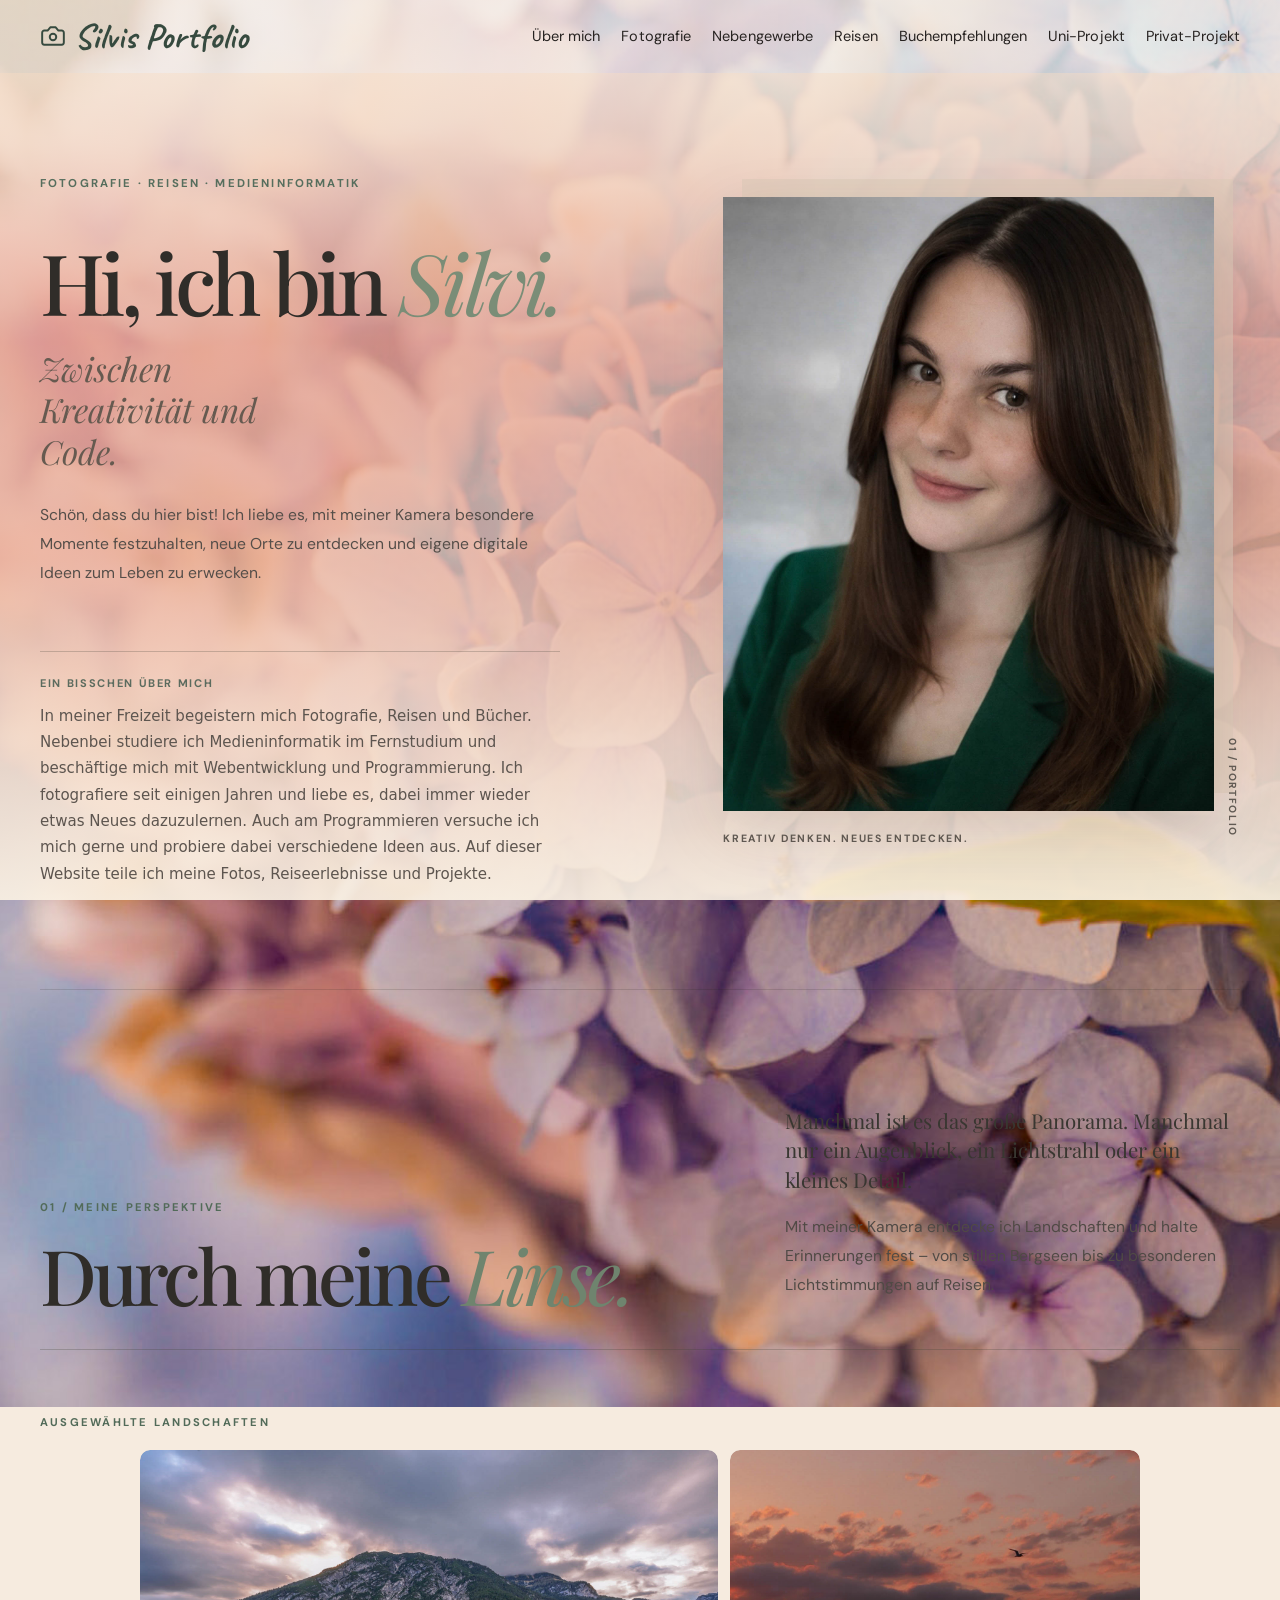
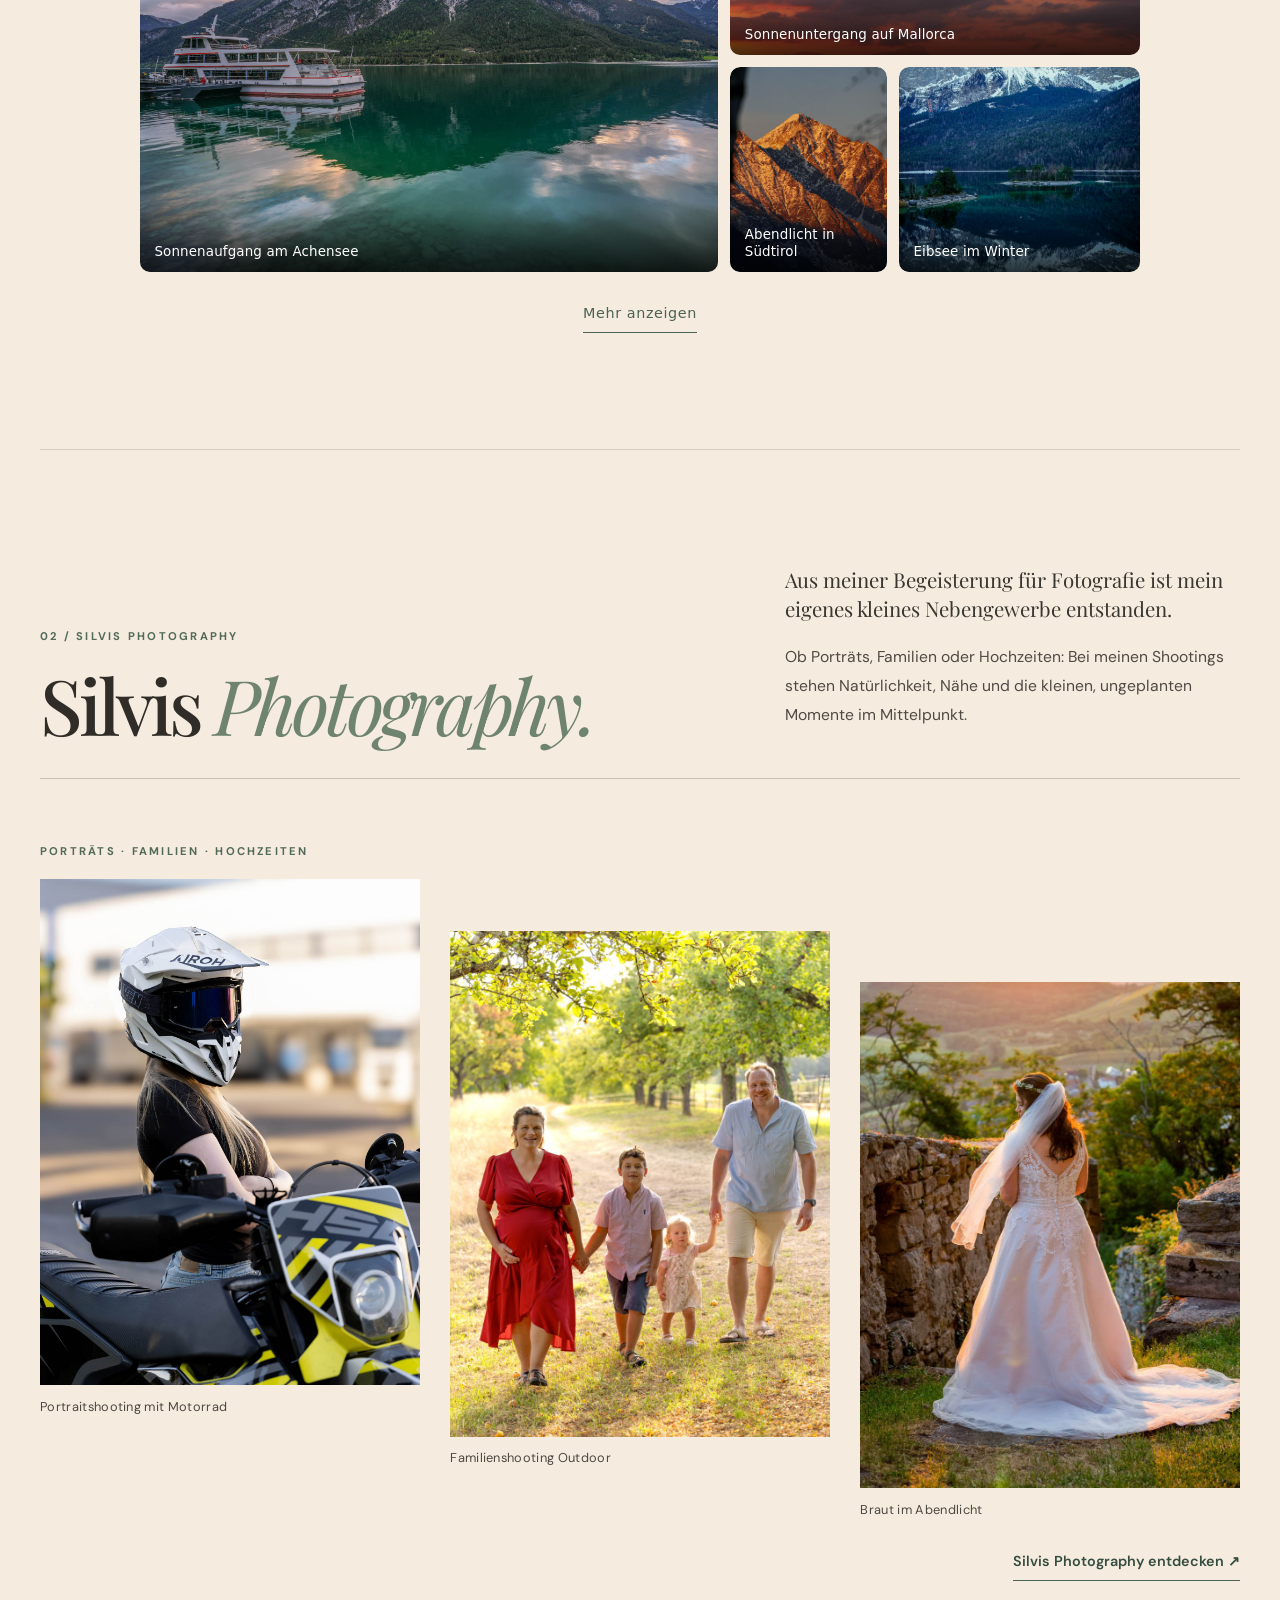
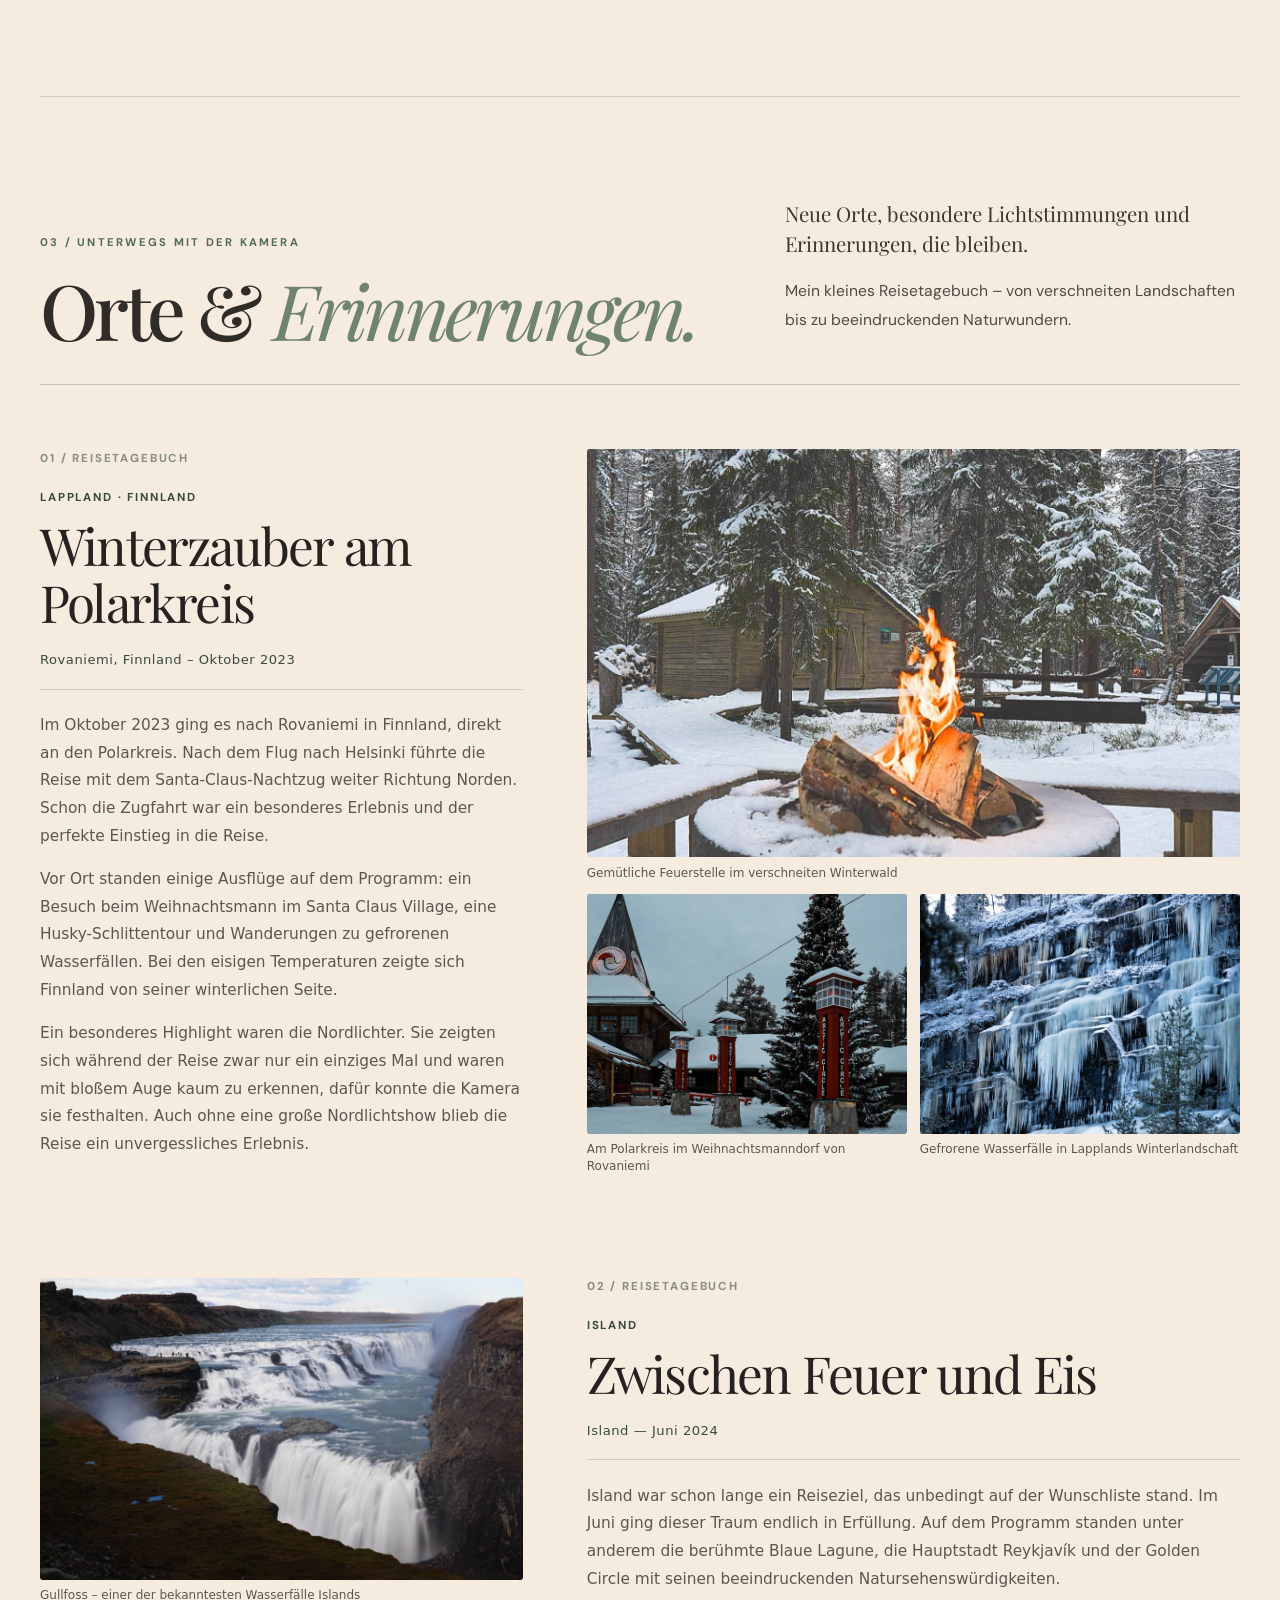
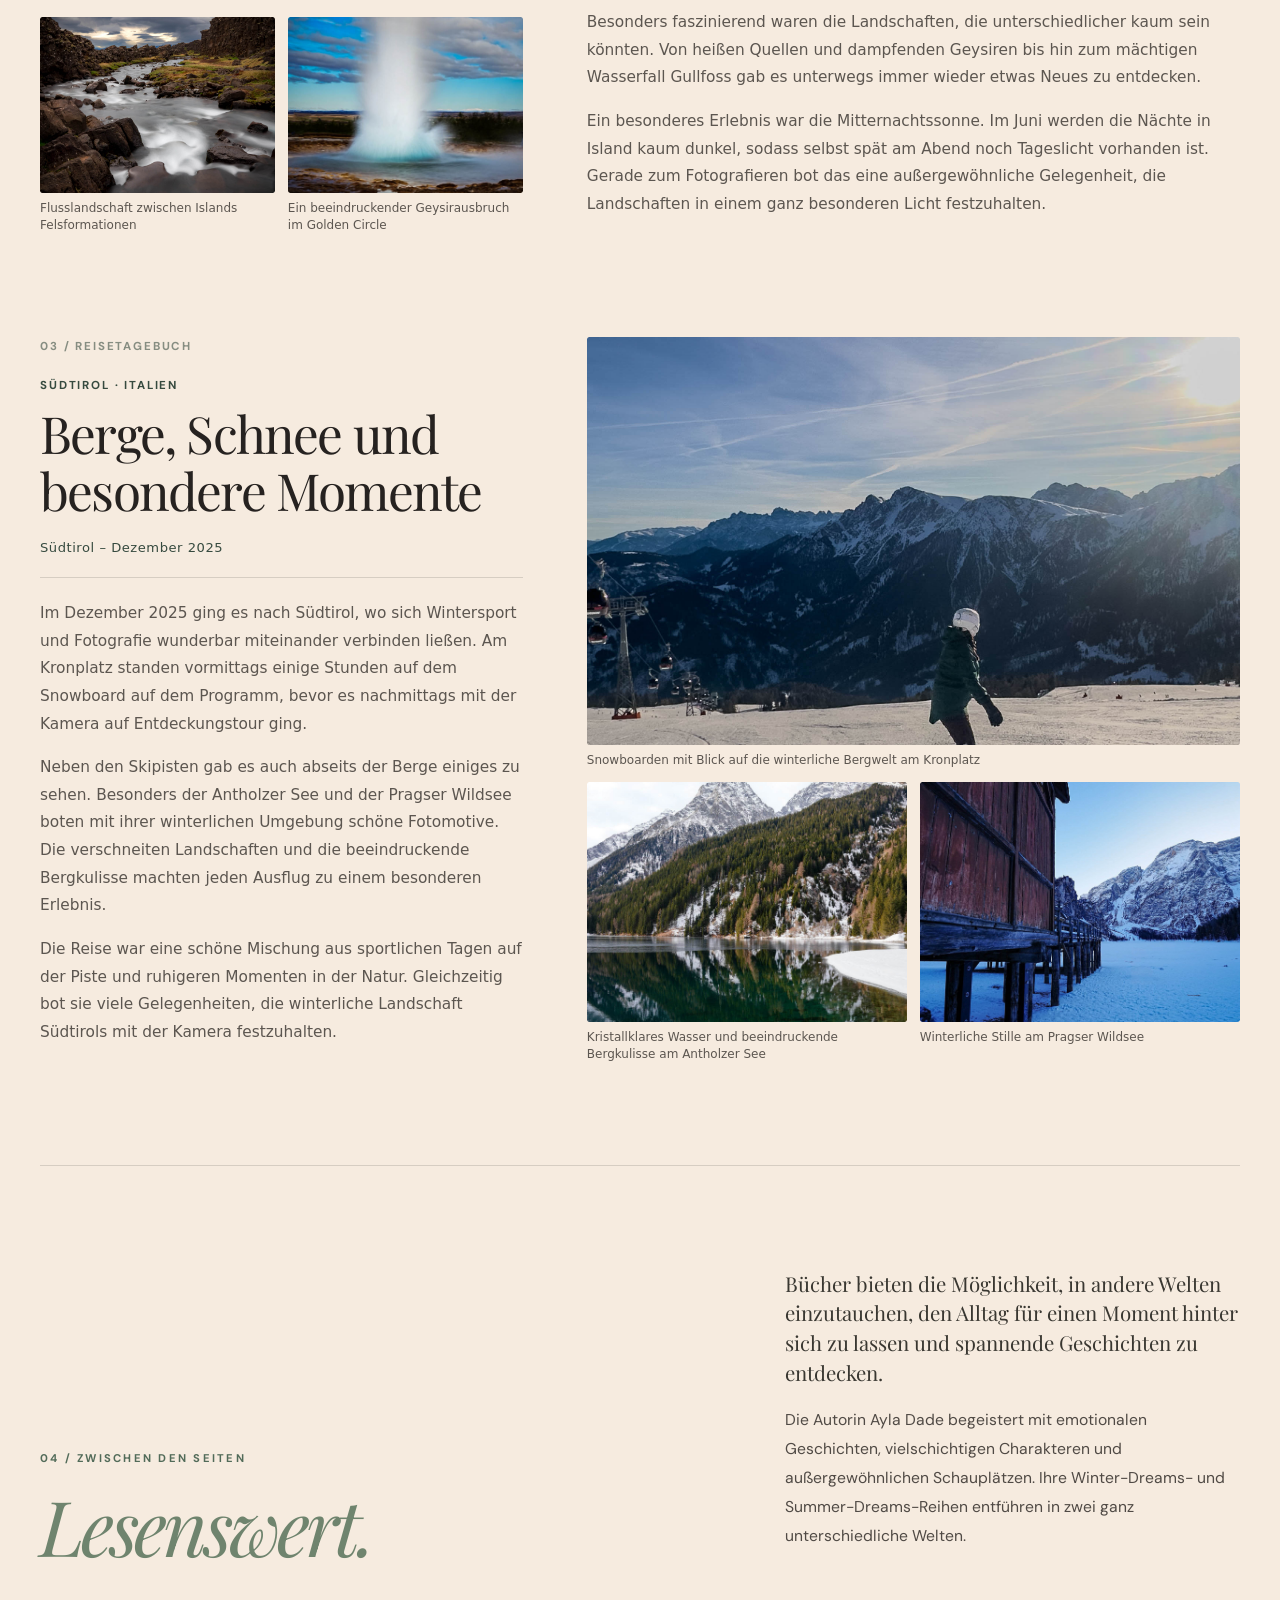
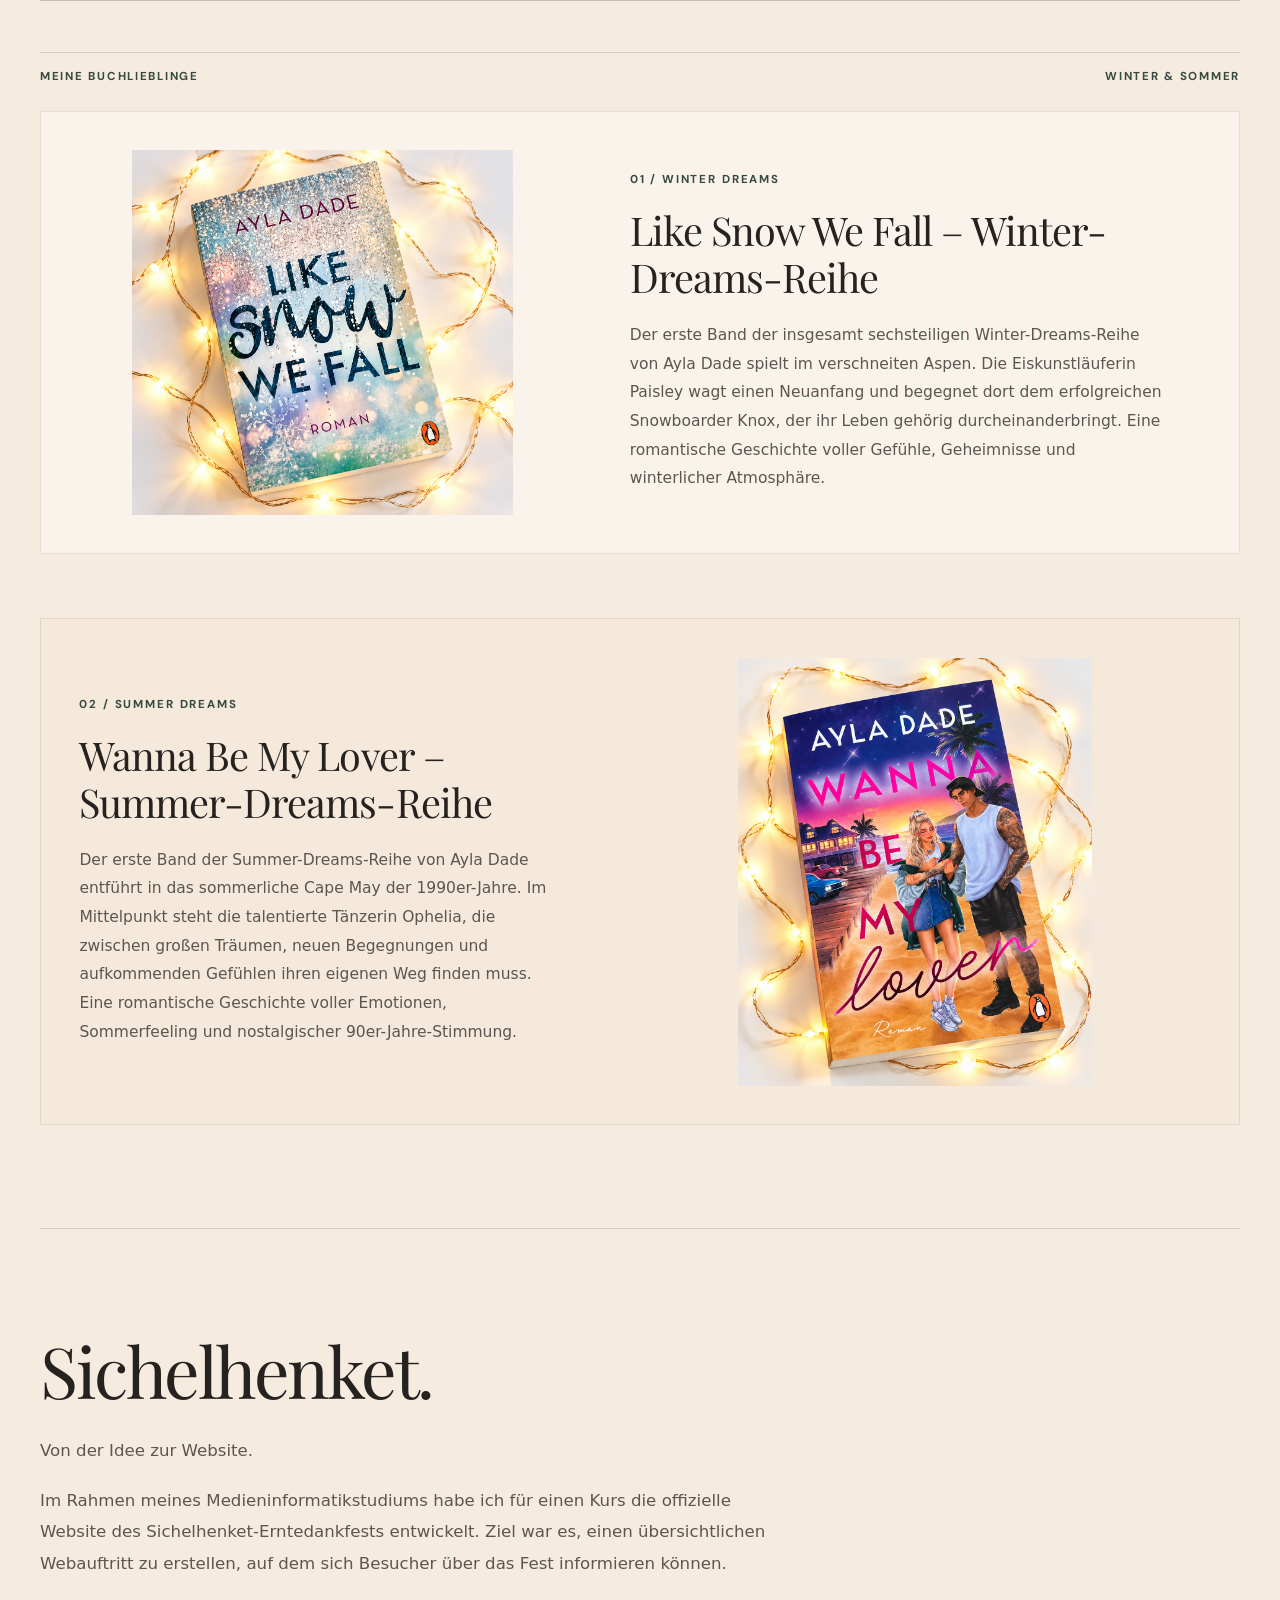
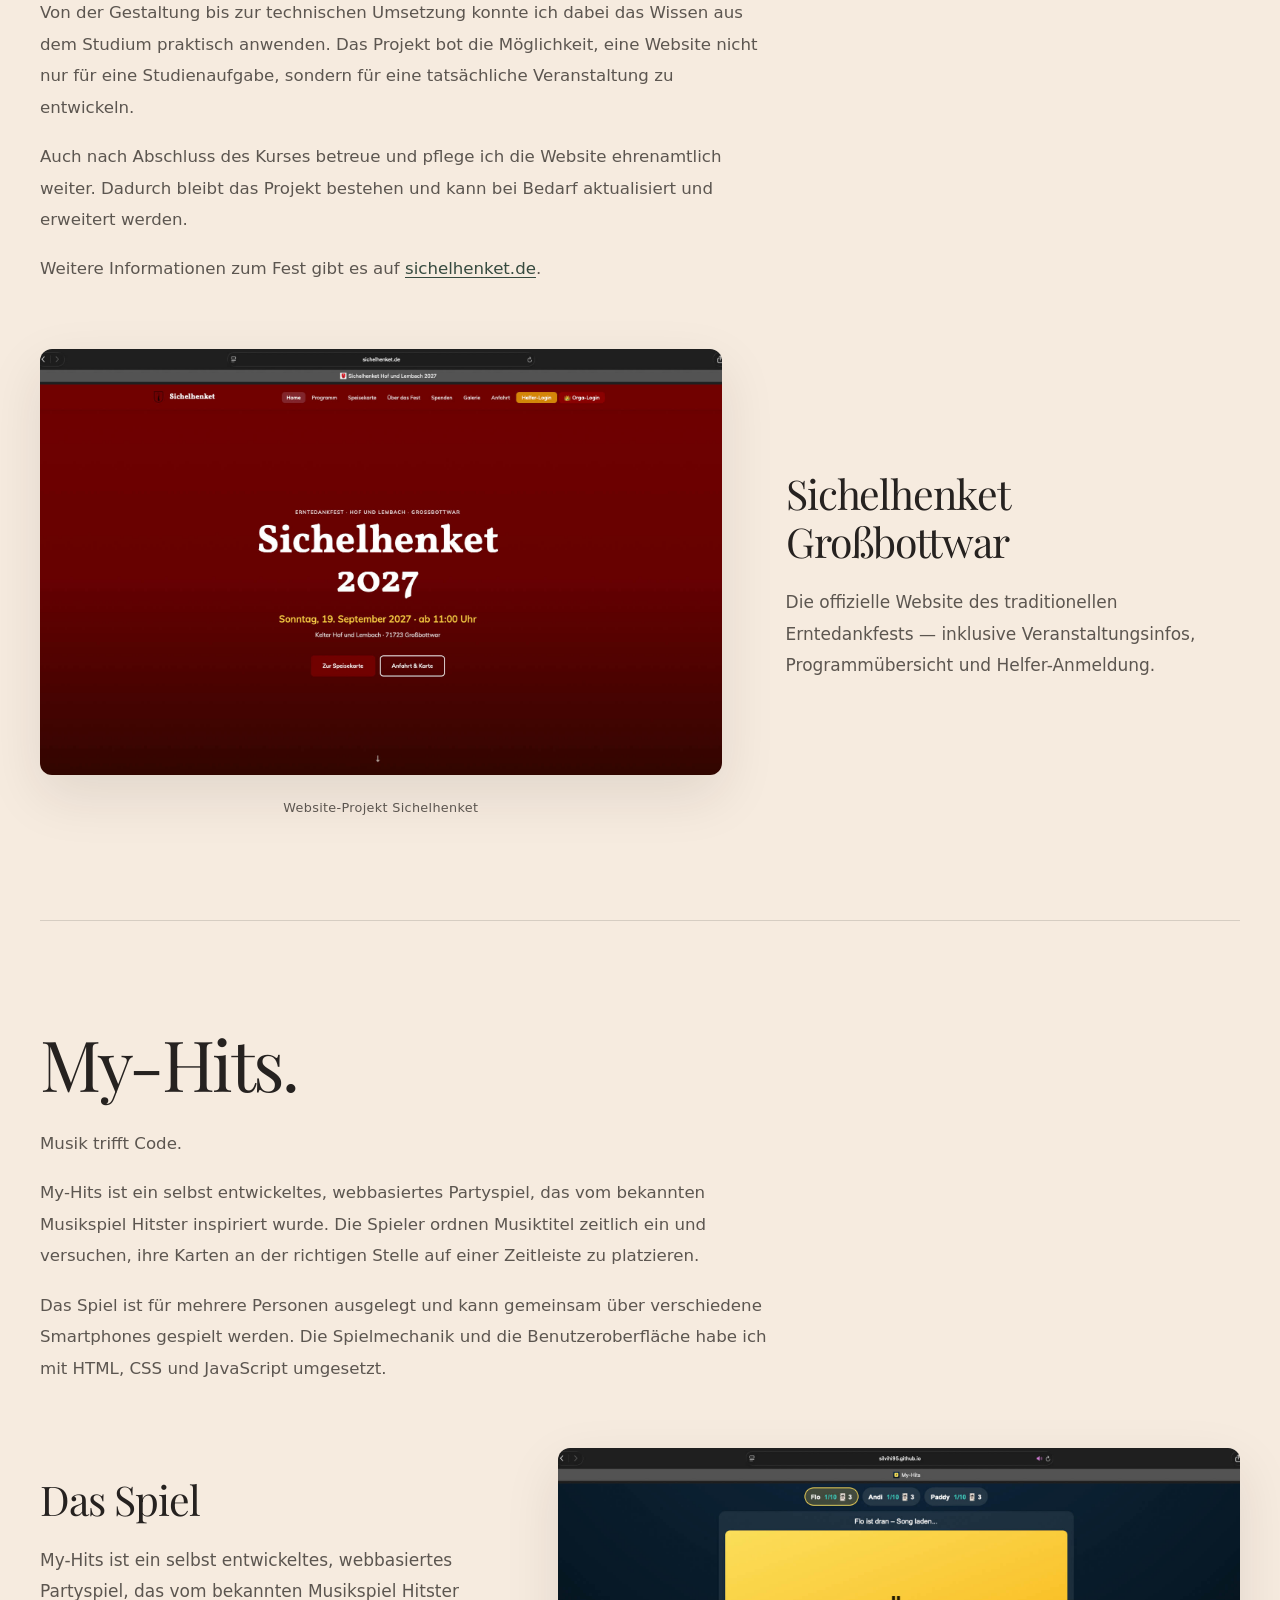
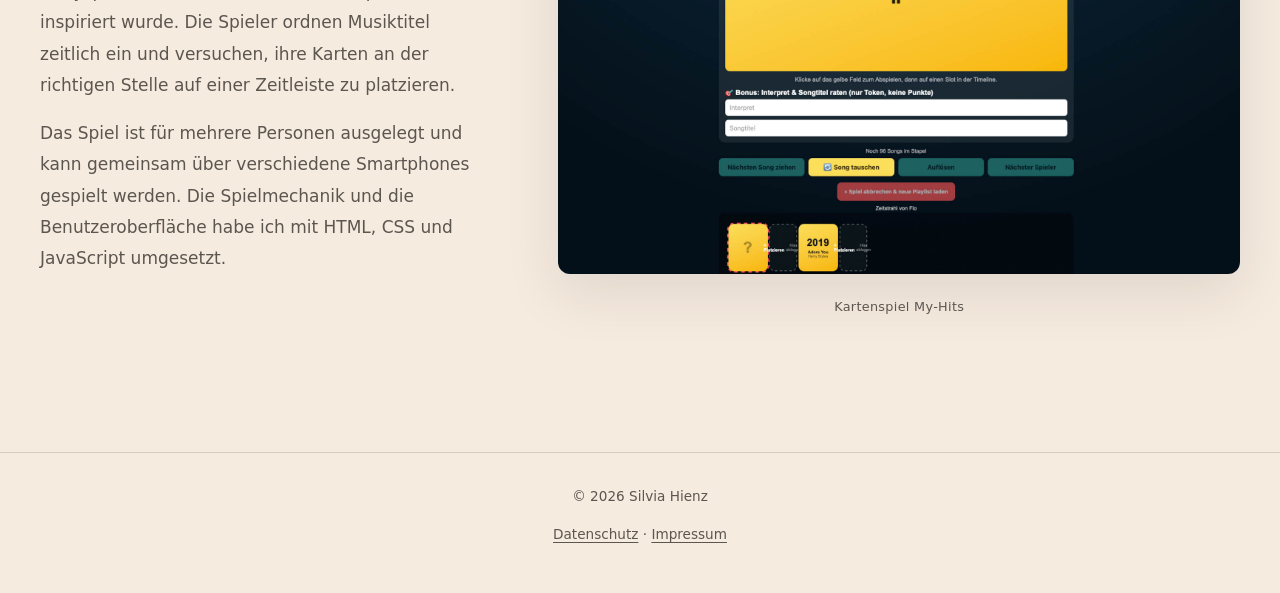
==== commit 614a99d3: "feat: Landschaftsgalerie um weitere Bilder erweitert" ====
--- a/index.html
+++ b/index.html
@@ -8,7 +8,8 @@
   <title>Silvia Hienz — Fotografie & mehr</title>
   <link rel="stylesheet" href="css/style.css">
   <script src="js/script.js" defer></script>
-  <link rel="icon" href="data:image/svg+xml,%3Csvg%20xmlns='http://www.w3.org/2000/svg'%20viewBox='0%200%2024%2024'%3E%3Ctext%20y='20'%20font-size='20'%3E%F0%9F%93%B7%3C/text%3E%3C/svg%3E">
+  <link rel="icon"
+    href="data:image/svg+xml,%3Csvg%20xmlns='http://www.w3.org/2000/svg'%20viewBox='0%200%2024%2024'%3E%3Ctext%20y='20'%20font-size='20'%3E%F0%9F%93%B7%3C/text%3E%3C/svg%3E">
 </head>
 
 <body>
@@ -19,13 +20,16 @@
   <header class="site-header">
     <div class="header-inner">
       <a class="logo" href="#hero">
-        <svg class="logo-icon" aria-hidden="true" xmlns="http://www.w3.org/2000/svg" width="24" height="24" viewBox="0 0 24 24" fill="none" stroke="currentColor" stroke-width="1.8" stroke-linecap="round" stroke-linejoin="round">
+        <svg class="logo-icon" aria-hidden="true" xmlns="http://www.w3.org/2000/svg" width="24" height="24"
+          viewBox="0 0 24 24" fill="none" stroke="currentColor" stroke-width="1.8" stroke-linecap="round"
+          stroke-linejoin="round">
           <path d="M14.5 4h-5L7 7H4a2 2 0 0 0-2 2v9a2 2 0 0 0 2 2h16a2 2 0 0 0 2-2V9a2 2 0 0 0-2-2h-3z"></path>
           <circle cx="12" cy="13" r="3"></circle>
         </svg>
         <span>Silvis Portfolio</span>
       </a>
-      <button class="nav-toggle" id="navToggle" type="button" aria-controls="mainNav" aria-expanded="false" aria-label="Menü öffnen">
+      <button class="nav-toggle" id="navToggle" type="button" aria-controls="mainNav" aria-expanded="false"
+        aria-label="Menü öffnen">
         <span class="hamburger"></span>
       </button>
       <nav class="main-nav" id="mainNav" aria-label="Hauptnavigation">
@@ -51,12 +55,17 @@
         <h1 id="hero-title">Hi, ich bin <em>Silvi.</em></h1>
         <p class="hero-lead">Zwischen Kreativität und Code.</p>
         <p class="hero-intro">
-          Schön, dass du hier bist! Ich liebe es, mit meiner Kamera besondere Momente festzuhalten, neue Orte zu entdecken und eigene digitale Ideen zum Leben zu erwecken.
+          Schön, dass du hier bist! Ich liebe es, mit meiner Kamera besondere Momente festzuhalten, neue Orte zu
+          entdecken und eigene digitale Ideen zum Leben zu erwecken.
         </p>
         <div class="hero-about">
           <span class="hero-about-label">Ein bisschen über mich</span>
           <p>
-            In meiner Freizeit begeistern mich Fotografie, Reisen und Bücher. Nebenbei studiere ich Medieninformatik im Fernstudium und beschäftige mich mit Webentwicklung und Programmierung. Ich fotografiere seit einigen Jahren und liebe es, dabei immer wieder etwas Neues dazuzulernen. Auch am Programmieren versuche ich mich gerne und probiere dabei verschiedene Ideen aus. Auf dieser Website teile ich meine Fotos, Reiseerlebnisse und Projekte.
+            In meiner Freizeit begeistern mich Fotografie, Reisen und Bücher. Nebenbei studiere ich Medieninformatik im
+            Fernstudium und beschäftige mich mit Webentwicklung und Programmierung. Ich fotografiere seit einigen Jahren
+            und liebe es, dabei immer wieder etwas Neues dazuzulernen. Auch am Programmieren versuche ich mich gerne und
+            probiere dabei verschiedene Ideen aus. Auf dieser Website teile ich meine Fotos, Reiseerlebnisse und
+            Projekte.
           </p>
         </div>
       </div>
@@ -77,38 +86,87 @@
           <h2>Durch meine <em>Linse.</em></h2>
         </div>
         <div class="editorial-section-copy">
-          <p>Manchmal ist es das große Panorama. Manchmal nur ein Augenblick, ein Lichtstrahl oder ein kleines Detail.</p>
-          <p>Mit meiner Kamera entdecke ich Landschaften und halte Erinnerungen fest – von stillen Bergseen bis zu besonderen Lichtstimmungen auf Reisen.</p>
+          <p>Manchmal ist es das große Panorama. Manchmal nur ein Augenblick, ein Lichtstrahl oder ein kleines Detail.
+          </p>
+          <p>Mit meiner Kamera entdecke ich Landschaften und halte Erinnerungen fest – von stillen Bergseen bis zu
+            besonderen Lichtstimmungen auf Reisen.</p>
         </div>
       </div>
       <div class="editorial-gallery-label">Ausgewählte Landschaften</div>
       <div class="gallery landscape-gallery" role="group" aria-label="Landschaftsfotografien">
         <figure>
           <button class="gallery-button" type="button" aria-label="Foto vom Sonnenaufgang am Achensee vergrößern">
-            <img src="images/landschaft-1.jpg" alt="Ausflugsschiff auf dem Achensee in Tirol bei Sonnenaufgang, mit Bergen und Wolken im Hintergrund" width="2048" height="1365" loading="lazy">
+            <img src="images/landschaft-1.jpg"
+              alt="Ausflugsschiff auf dem Achensee in Tirol bei Sonnenaufgang, mit Bergen und Wolken im Hintergrund"
+              width="2048" height="1365" loading="lazy">
           </button>
           <figcaption>Sonnenaufgang am Achensee</figcaption>
         </figure>
         <figure>
           <button class="gallery-button" type="button" aria-label="Foto vom Sonnenuntergang auf Mallorca vergrößern">
-            <img src="images/landschaft-2.jpg" alt="Sonnenuntergang über dem Meer auf Mallorca mit einem fliegenden Vogel" width="1370" height="2048" loading="lazy">
+            <img src="images/landschaft-2.jpg"
+              alt="Sonnenuntergang über dem Meer auf Mallorca mit einem fliegenden Vogel" width="1370" height="2048"
+              loading="lazy">
           </button>
           <figcaption>Sonnenuntergang auf Mallorca</figcaption>
         </figure>
         <figure>
           <button class="gallery-button" type="button" aria-label="Foto vom Abendlicht in Südtirol vergrößern">
-            <img src="images/landschaft-3.jpg" alt="Berggipfel in Südtirol, die von der tief stehenden Abendsonne orange beleuchtet werden" width="1366" height="2048" loading="lazy">
+            <img src="images/landschaft-3.jpg"
+              alt="Berggipfel in Südtirol, die von der tief stehenden Abendsonne orange beleuchtet werden" width="1366"
+              height="2048" loading="lazy">
           </button>
           <figcaption>Abendlicht in Südtirol</figcaption>
         </figure>
         <figure>
           <button class="gallery-button" type="button" aria-label="Foto vom Eibsee im Winter vergrößern">
-            <img src="images/landschaft-4.jpg" alt="Winterliche Berglandschaft am Eibsee mit kleinen bewaldeten Inseln und Spiegelungen im ruhigen Wasser" width="1365" height="2048" loading="lazy">
+            <img src="images/landschaft-4.jpg"
+              alt="Winterliche Berglandschaft am Eibsee mit kleinen bewaldeten Inseln und Spiegelungen im ruhigen Wasser"
+              width="1365" height="2048" loading="lazy">
           </button>
           <figcaption>Eibsee im Winter</figcaption>
         </figure>
-      </div>
-    </section>
+        <figure hidden>
+          <button class="gallery-button" type="button" aria-label="Foto vom Hintersee bei Sonnenaufgang vergrößern">
+            <img data-src="images/landschaft-5.jpg"
+              alt="Bergsee im Morgenlicht mit rosa Himmel, golden beleuchteten Gipfeln und Spiegelungen im Wasser">
+          </button>
+          <figcaption>Morgenstimmung am Bergsee</figcaption>
+        </figure>
+        <figure hidden>
+          <button class="gallery-button" type="button" aria-label="Foto vom Sternenhimmel vergrößern">
+            <img data-src="images/landschaft-6.jpg"
+              alt="Sternenreicher Nachthimmel über einem beleuchteten Haus vor einer Bergkulisse">
+          </button>
+          <figcaption>Unter dem Sternenhimmel</figcaption>
+        </figure>
+        <figure hidden>
+          <button class="gallery-button" type="button" aria-label="Foto von Bootshäusern am See vergrößern">
+            <img data-src="images/landschaft-7.jpg"
+              alt="Zwei dunkle hölzerne Bootshäuser am See mit orangefarbenem Herbstwald im Hintergrund">
+          </button>
+          <figcaption>Herbstfarben am See</figcaption>
+        </figure>
+        <figure hidden>
+          <button class="gallery-button" type="button" aria-label="Foto vom Wasserfall vergrößern">
+            <img data-src="images/landschaft-8.jpg"
+              alt="Wasserfall zwischen moosbewachsenen Felsen und grünen Pflanzen im Sonnenlicht">
+          </button>
+          <figcaption>Zwischen Felsen und Wasser</figcaption>
+        </figure>
+        <figure hidden>
+          <button class="gallery-button" type="button" aria-label="Foto von Bergen im Abendlicht vergrößern">
+            <img data-src="images/landschaft-9.jpg"
+              alt="Verschneite Berglandschaft mit goldenen Gräsern im Vordergrund und warmem Abendlicht">
+          </button>
+          <figcaption>Goldenes Licht in den Bergen</figcaption>
+        </figure>
+
+      </div>
+      <button class="gallery-more-button" type="button" aria-label="Weitere Landschaftsfotografien ansehen">Mehr
+        anzeigen</button>
+    </section>
+
 
     <!-- Nebengewerbe: Shootings -->
     <section class="section editorial-content-section" id="nebengewerbe">
@@ -119,32 +177,40 @@
         </div>
         <div class="editorial-section-copy">
           <p>Aus meiner Begeisterung für Fotografie ist mein eigenes kleines Nebengewerbe entstanden.</p>
-          <p>Ob Porträts, Familien oder Hochzeiten: Bei meinen Shootings stehen Natürlichkeit, Nähe und die kleinen, ungeplanten Momente im Mittelpunkt.</p>
+          <p>Ob Porträts, Familien oder Hochzeiten: Bei meinen Shootings stehen Natürlichkeit, Nähe und die kleinen,
+            ungeplanten Momente im Mittelpunkt.</p>
         </div>
       </div>
       <div class="editorial-gallery-label">Porträts · Familien · Hochzeiten</div>
       <div class="gallery business-gallery" role="group" aria-label="Fotografien aus Shootings">
         <figure>
           <button class="gallery-button" type="button" aria-label="Portraitfoto vergrößern">
-            <img src="images/foto-portrait.jpg" alt="Frau mit weißem Motorradhelm und schwarzem T-Shirt steht neben einem gelb-schwarzen Motorrad" width="1365" height="2048" loading="lazy">
+            <img src="images/foto-portrait.jpg"
+              alt="Frau mit weißem Motorradhelm und schwarzem T-Shirt steht neben einem gelb-schwarzen Motorrad"
+              width="1365" height="2048" loading="lazy">
           </button>
           <figcaption>Portraitshooting mit Motorrad</figcaption>
         </figure>
         <figure>
           <button class="gallery-button" type="button" aria-label="Familienfoto vergrößern">
-            <img src="images/foto-familie.jpg" alt="Vierköpfige Familie spaziert gemeinsam auf einem Weg zwischen Bäumen im warmen Sonnenlicht" width="2048" height="1152" loading="lazy">
+            <img src="images/foto-familie.jpg"
+              alt="Vierköpfige Familie spaziert gemeinsam auf einem Weg zwischen Bäumen im warmen Sonnenlicht"
+              width="2048" height="1152" loading="lazy">
           </button>
           <figcaption>Familienshooting Outdoor</figcaption>
         </figure>
         <figure>
           <button class="gallery-button" type="button" aria-label="Hochzeitsfoto vergrößern">
-            <img src="images/foto-hochzeit.jpg" alt="Braut in einem weißen Hochzeitskleid mit langem Schleier steht zwischen alten Steinmauern im Abendlicht" width="2048" height="1127" loading="lazy">
+            <img src="images/foto-hochzeit.jpg"
+              alt="Braut in einem weißen Hochzeitskleid mit langem Schleier steht zwischen alten Steinmauern im Abendlicht"
+              width="2048" height="1127" loading="lazy">
           </button>
           <figcaption>Braut im Abendlicht</figcaption>
         </figure>
       </div>
       <div class="editorial-business-footer">
-        <a class="editorial-external-link" href="https://www.silvis-photography.com/" target="_blank" rel="noopener noreferrer">Silvis Photography entdecken ↗</a>
+        <a class="editorial-external-link" href="https://www.silvis-photography.com/" target="_blank"
+          rel="noopener noreferrer">Silvis Photography entdecken ↗</a>
       </div>
     </section>
 
@@ -169,31 +235,43 @@
             <h3>Winterzauber am Polarkreis</h3>
             <p class="travel-date">Rovaniemi, Finnland – Oktober 2023</p>
             <p>
-              Im Oktober 2023 ging es nach Rovaniemi in Finnland, direkt an den Polarkreis. Nach dem Flug nach Helsinki führte die Reise mit dem Santa-Claus-Nachtzug weiter Richtung Norden. Schon die Zugfahrt war ein besonderes Erlebnis und der perfekte Einstieg in die Reise.
-            </p>
-            <p>
-              Vor Ort standen einige Ausflüge auf dem Programm: ein Besuch beim Weihnachtsmann im Santa Claus Village, eine Husky-Schlittentour und Wanderungen zu gefrorenen Wasserfällen. Bei den eisigen Temperaturen zeigte sich Finnland von seiner winterlichen Seite.
-            </p>
-            <p>
-              Ein besonderes Highlight waren die Nordlichter. Sie zeigten sich während der Reise zwar nur ein einziges Mal und waren mit bloßem Auge kaum zu erkennen, dafür konnte die Kamera sie festhalten. Auch ohne eine große Nordlichtshow blieb die Reise ein unvergessliches Erlebnis.
+              Im Oktober 2023 ging es nach Rovaniemi in Finnland, direkt an den Polarkreis. Nach dem Flug nach Helsinki
+              führte die Reise mit dem Santa-Claus-Nachtzug weiter Richtung Norden. Schon die Zugfahrt war ein
+              besonderes Erlebnis und der perfekte Einstieg in die Reise.
+            </p>
+            <p>
+              Vor Ort standen einige Ausflüge auf dem Programm: ein Besuch beim Weihnachtsmann im Santa Claus Village,
+              eine Husky-Schlittentour und Wanderungen zu gefrorenen Wasserfällen. Bei den eisigen Temperaturen zeigte
+              sich Finnland von seiner winterlichen Seite.
+            </p>
+            <p>
+              Ein besonderes Highlight waren die Nordlichter. Sie zeigten sich während der Reise zwar nur ein einziges
+              Mal und waren mit bloßem Auge kaum zu erkennen, dafür konnte die Kamera sie festhalten. Auch ohne eine
+              große Nordlichtshow blieb die Reise ein unvergessliches Erlebnis.
             </p>
           </div>
           <div class="gallery travel-gallery" role="group" aria-label="Bilder aus Rovaniemi">
             <figure>
               <button class="gallery-button" type="button" aria-label="Foto von der gemütlichen Feuerstelle vergrößern">
-                <img src="images/reise-rovaniemi-1.jpg" alt="Ein Lagerfeuer brennt in einer runden Feuerstelle, umgeben von verschneiten Nadelbäumen und Holzhütten." width="1369" height="2048" loading="lazy">
+                <img src="images/reise-rovaniemi-1.jpg"
+                  alt="Ein Lagerfeuer brennt in einer runden Feuerstelle, umgeben von verschneiten Nadelbäumen und Holzhütten."
+                  width="1369" height="2048" loading="lazy">
               </button>
               <figcaption>Gemütliche Feuerstelle im verschneiten Winterwald</figcaption>
             </figure>
             <figure>
               <button class="gallery-button" type="button" aria-label="Foto vom Weihnachtsdorf vergrößern">
-                <img src="images/reise-rovaniemi-2.jpg" alt="Verschneite Gebäude, rote Arctic-Circle-Säulen und ein geschmückter Weihnachtsbaum im Weihnachtsmanndorf." width="1369" height="2048" loading="lazy">
+                <img src="images/reise-rovaniemi-2.jpg"
+                  alt="Verschneite Gebäude, rote Arctic-Circle-Säulen und ein geschmückter Weihnachtsbaum im Weihnachtsmanndorf."
+                  width="1369" height="2048" loading="lazy">
               </button>
               <figcaption>Am Polarkreis im Weihnachtsmanndorf von Rovaniemi</figcaption>
             </figure>
             <figure>
               <button class="gallery-button" type="button" aria-label="Foto von den gefrorenen Wasserfällen vergrößern">
-                <img src="images/reise-rovaniemi-3.jpg" alt="Lange Eiszapfen hängen an einer felsigen Wand in einem verschneiten Nadelwald." width="1365" height="2048" loading="lazy">
+                <img src="images/reise-rovaniemi-3.jpg"
+                  alt="Lange Eiszapfen hängen an einer felsigen Wand in einem verschneiten Nadelwald." width="1365"
+                  height="2048" loading="lazy">
               </button>
               <figcaption>Gefrorene Wasserfälle in Lapplands Winterlandschaft</figcaption>
             </figure>
@@ -208,31 +286,43 @@
             <h3>Zwischen Feuer und Eis</h3>
             <p class="travel-date">Island — Juni 2024</p>
             <p>
-              Island war schon lange ein Reiseziel, das unbedingt auf der Wunschliste stand. Im Juni ging dieser Traum endlich in Erfüllung. Auf dem Programm standen unter anderem die berühmte Blaue Lagune, die Hauptstadt Reykjavík und der Golden Circle mit seinen beeindruckenden Natursehenswürdigkeiten.
-            </p>
-            <p>
-              Besonders faszinierend waren die Landschaften, die unterschiedlicher kaum sein könnten. Von heißen Quellen und dampfenden Geysiren bis hin zum mächtigen Wasserfall Gullfoss gab es unterwegs immer wieder etwas Neues zu entdecken.
-            </p>
-            <p>
-              Ein besonderes Erlebnis war die Mitternachtssonne. Im Juni werden die Nächte in Island kaum dunkel, sodass selbst spät am Abend noch Tageslicht vorhanden ist. Gerade zum Fotografieren bot das eine außergewöhnliche Gelegenheit, die Landschaften in einem ganz besonderen Licht festzuhalten.
+              Island war schon lange ein Reiseziel, das unbedingt auf der Wunschliste stand. Im Juni ging dieser Traum
+              endlich in Erfüllung. Auf dem Programm standen unter anderem die berühmte Blaue Lagune, die Hauptstadt
+              Reykjavík und der Golden Circle mit seinen beeindruckenden Natursehenswürdigkeiten.
+            </p>
+            <p>
+              Besonders faszinierend waren die Landschaften, die unterschiedlicher kaum sein könnten. Von heißen Quellen
+              und dampfenden Geysiren bis hin zum mächtigen Wasserfall Gullfoss gab es unterwegs immer wieder etwas
+              Neues zu entdecken.
+            </p>
+            <p>
+              Ein besonderes Erlebnis war die Mitternachtssonne. Im Juni werden die Nächte in Island kaum dunkel, sodass
+              selbst spät am Abend noch Tageslicht vorhanden ist. Gerade zum Fotografieren bot das eine außergewöhnliche
+              Gelegenheit, die Landschaften in einem ganz besonderen Licht festzuhalten.
             </p>
           </div>
           <div class="gallery travel-gallery" role="group" aria-label="Bilder aus Island">
             <figure>
               <button class="gallery-button" type="button" aria-label="Foto von Gullfoss vergrößern">
-                <img src="images/reise-island-1.jpg" alt="Der Gullfoss-Wasserfall stürzt über mehrere Felsstufen in eine tiefe Schlucht." width="2048" height="1369" loading="lazy">
+                <img src="images/reise-island-1.jpg"
+                  alt="Der Gullfoss-Wasserfall stürzt über mehrere Felsstufen in eine tiefe Schlucht." width="2048"
+                  height="1369" loading="lazy">
               </button>
               <figcaption>Gullfoss – einer der bekanntesten Wasserfälle Islands</figcaption>
             </figure>
             <figure>
               <button class="gallery-button" type="button" aria-label="Foto von der Flusslandschaft vergrößern">
-                <img src="images/reise-island-2.jpg" alt="Ein Fluss fließt zwischen dunklen Felsen und moosbewachsenen Ufern unter einem wolkenverhangenen Himmel." width="1638" height="2048" loading="lazy">
+                <img src="images/reise-island-2.jpg"
+                  alt="Ein Fluss fließt zwischen dunklen Felsen und moosbewachsenen Ufern unter einem wolkenverhangenen Himmel."
+                  width="1638" height="2048" loading="lazy">
               </button>
               <figcaption>Flusslandschaft zwischen Islands Felsformationen</figcaption>
             </figure>
             <figure>
-              <button class="gallery-button" type="button" aria-label="Foto von einem beeindruckenden Geysirausbruch vergrößern">
-                <img src="images/reise-island-3.jpg" alt="Ein beeindruckender Geysirausbruch im Golden Circle" width="1068" height="2048" loading="lazy">
+              <button class="gallery-button" type="button"
+                aria-label="Foto von einem beeindruckenden Geysirausbruch vergrößern">
+                <img src="images/reise-island-3.jpg" alt="Ein beeindruckender Geysirausbruch im Golden Circle"
+                  width="1068" height="2048" loading="lazy">
               </button>
               <figcaption>Ein beeindruckender Geysirausbruch im Golden Circle</figcaption>
             </figure>
@@ -247,31 +337,43 @@
             <h3>Berge, Schnee und besondere Momente</h3>
             <p class="travel-date">Südtirol – Dezember 2025</p>
             <p>
-              Im Dezember 2025 ging es nach Südtirol, wo sich Wintersport und Fotografie wunderbar miteinander verbinden ließen. Am Kronplatz standen vormittags einige Stunden auf dem Snowboard auf dem Programm, bevor es nachmittags mit der Kamera auf Entdeckungstour ging.
-            </p>
-            <p>
-              Neben den Skipisten gab es auch abseits der Berge einiges zu sehen. Besonders der Antholzer See und der Pragser Wildsee boten mit ihrer winterlichen Umgebung schöne Fotomotive. Die verschneiten Landschaften und die beeindruckende Bergkulisse machten jeden Ausflug zu einem besonderen Erlebnis.
-            </p>
-            <p>
-              Die Reise war eine schöne Mischung aus sportlichen Tagen auf der Piste und ruhigeren Momenten in der Natur. Gleichzeitig bot sie viele Gelegenheiten, die winterliche Landschaft Südtirols mit der Kamera festzuhalten.
+              Im Dezember 2025 ging es nach Südtirol, wo sich Wintersport und Fotografie wunderbar miteinander verbinden
+              ließen. Am Kronplatz standen vormittags einige Stunden auf dem Snowboard auf dem Programm, bevor es
+              nachmittags mit der Kamera auf Entdeckungstour ging.
+            </p>
+            <p>
+              Neben den Skipisten gab es auch abseits der Berge einiges zu sehen. Besonders der Antholzer See und der
+              Pragser Wildsee boten mit ihrer winterlichen Umgebung schöne Fotomotive. Die verschneiten Landschaften und
+              die beeindruckende Bergkulisse machten jeden Ausflug zu einem besonderen Erlebnis.
+            </p>
+            <p>
+              Die Reise war eine schöne Mischung aus sportlichen Tagen auf der Piste und ruhigeren Momenten in der
+              Natur. Gleichzeitig bot sie viele Gelegenheiten, die winterliche Landschaft Südtirols mit der Kamera
+              festzuhalten.
             </p>
           </div>
           <div class="gallery travel-gallery" role="group" aria-label="Bilder aus Südtirol">
             <figure>
               <button class="gallery-button" type="button" aria-label="Foto vom Kronplatz vergrößern">
-                <img src="images/reise-suedtirol-1.jpg" alt="Eine Snowboarderin mit weißem Helm steht auf einer sonnigen Skipiste vor schneebedeckten Bergen und einer Gondelbahn." width="1763" height="2048" loading="lazy">
+                <img src="images/reise-suedtirol-1.jpg"
+                  alt="Eine Snowboarderin mit weißem Helm steht auf einer sonnigen Skipiste vor schneebedeckten Bergen und einer Gondelbahn."
+                  width="1763" height="2048" loading="lazy">
               </button>
               <figcaption>Snowboarden mit Blick auf die winterliche Bergwelt am Kronplatz</figcaption>
             </figure>
             <figure>
               <button class="gallery-button" type="button" aria-label="Foto vom Antholzer See vergrößern">
-                <img src="images/reise-suedtirol-2.jpg" alt="Schneebedeckte Berggipfel und bewaldete Hänge spiegeln sich im klaren, türkisgrünen Wasser des Antholzer Sees." width="1366" height="2048" loading="lazy">
+                <img src="images/reise-suedtirol-2.jpg"
+                  alt="Schneebedeckte Berggipfel und bewaldete Hänge spiegeln sich im klaren, türkisgrünen Wasser des Antholzer Sees."
+                  width="1366" height="2048" loading="lazy">
               </button>
               <figcaption>Kristallklares Wasser und beeindruckende Bergkulisse am Antholzer See</figcaption>
             </figure>
             <figure>
               <button class="gallery-button" type="button" aria-label="Foto vom Pragser Wildsee vergrößern">
-                <img src="images/reise-suedtirol-3.jpg" alt="Ein hölzernes Bootshaus auf Stelzen steht am schneebedeckten Ufer des zugefrorenen Pragser Wildsees vor hohen Berggipfeln." width="1366" height="2048" loading="lazy">
+                <img src="images/reise-suedtirol-3.jpg"
+                  alt="Ein hölzernes Bootshaus auf Stelzen steht am schneebedeckten Ufer des zugefrorenen Pragser Wildsees vor hohen Berggipfeln."
+                  width="1366" height="2048" loading="lazy">
               </button>
               <figcaption>Winterliche Stille am Pragser Wildsee</figcaption>
             </figure>
@@ -288,8 +390,11 @@
           <h2><em>Lesenswert.</em></h2>
         </div>
         <div class="editorial-section-copy">
-          <p>Bücher bieten die Möglichkeit, in andere Welten einzutauchen, den Alltag für einen Moment hinter sich zu lassen und spannende Geschichten zu entdecken.</p>
-          <p>Die Autorin Ayla Dade begeistert mit emotionalen Geschichten, vielschichtigen Charakteren und außergewöhnlichen Schauplätzen. Ihre Winter-Dreams- und Summer-Dreams-Reihen entführen in zwei ganz unterschiedliche Welten.</p>
+          <p>Bücher bieten die Möglichkeit, in andere Welten einzutauchen, den Alltag für einen Moment hinter sich zu
+            lassen und spannende Geschichten zu entdecken.</p>
+          <p>Die Autorin Ayla Dade begeistert mit emotionalen Geschichten, vielschichtigen Charakteren und
+            außergewöhnlichen Schauplätzen. Ihre Winter-Dreams- und Summer-Dreams-Reihen entführen in zwei ganz
+            unterschiedliche Welten.</p>
         </div>
       </div>
       <div class="reading-intro-line">
@@ -299,25 +404,33 @@
       <div class="reading-book-list gallery" role="group" aria-label="Meine Lieblingsbücher">
         <figure class="reading-book reading-book-winter">
           <button class="gallery-button reading-book-cover" type="button" aria-label="Like Snow We Fall vergrößern">
-            <img src="images/buch-like-snow-we-fall.png" alt="Like Snow We Fall von Ayla Dade mit warmer Lichterkette auf weißem Hintergrund" loading="lazy">
+            <img src="images/buch-like-snow-we-fall.png"
+              alt="Like Snow We Fall von Ayla Dade mit warmer Lichterkette auf weißem Hintergrund" loading="lazy">
           </button>
           <figcaption>
             <span class="reading-book-label">01 / Winter Dreams</span>
             <h3>Like Snow We Fall – Winter-Dreams-Reihe</h3>
             <p>
-              Der erste Band der insgesamt sechsteiligen Winter-Dreams-Reihe von Ayla Dade spielt im verschneiten Aspen. Die Eiskunstläuferin Paisley wagt einen Neuanfang und begegnet dort dem erfolgreichen Snowboarder Knox, der ihr Leben gehörig durcheinanderbringt. Eine romantische Geschichte voller Gefühle, Geheimnisse und winterlicher Atmosphäre.
+              Der erste Band der insgesamt sechsteiligen Winter-Dreams-Reihe von Ayla Dade spielt im verschneiten Aspen.
+              Die Eiskunstläuferin Paisley wagt einen Neuanfang und begegnet dort dem erfolgreichen Snowboarder Knox,
+              der ihr Leben gehörig durcheinanderbringt. Eine romantische Geschichte voller Gefühle, Geheimnisse und
+              winterlicher Atmosphäre.
             </p>
           </figcaption>
         </figure>
         <figure class="reading-book reading-book-summer">
           <button class="gallery-button reading-book-cover" type="button" aria-label="Wanna Be My Lover vergrößern">
-            <img src="images/buch-wanna-be-my-lover.png" alt="Wanna Be My Lover von Ayla Dade mit warmer Lichterkette auf weißem Hintergrund" loading="lazy">
+            <img src="images/buch-wanna-be-my-lover.png"
+              alt="Wanna Be My Lover von Ayla Dade mit warmer Lichterkette auf weißem Hintergrund" loading="lazy">
           </button>
           <figcaption>
             <span class="reading-book-label">02 / Summer Dreams</span>
             <h3>Wanna Be My Lover – Summer-Dreams-Reihe</h3>
             <p>
-              Der erste Band der Summer-Dreams-Reihe von Ayla Dade entführt in das sommerliche Cape May der 1990er-Jahre. Im Mittelpunkt steht die talentierte Tänzerin Ophelia, die zwischen großen Träumen, neuen Begegnungen und aufkommenden Gefühlen ihren eigenen Weg finden muss. Eine romantische Geschichte voller Emotionen, Sommerfeeling und nostalgischer 90er-Jahre-Stimmung.
+              Der erste Band der Summer-Dreams-Reihe von Ayla Dade entführt in das sommerliche Cape May der
+              1990er-Jahre. Im Mittelpunkt steht die talentierte Tänzerin Ophelia, die zwischen großen Träumen, neuen
+              Begegnungen und aufkommenden Gefühlen ihren eigenen Weg finden muss. Eine romantische Geschichte voller
+              Emotionen, Sommerfeeling und nostalgischer 90er-Jahre-Stimmung.
             </p>
           </figcaption>
         </figure>
@@ -329,22 +442,29 @@
       <h2>Sichelhenket.</h2>
       <p class="project-subtitle">Von der Idee zur Website.</p>
       <p>
-        Im Rahmen meines Medieninformatikstudiums habe ich für einen Kurs die offizielle Website des Sichelhenket-Erntedankfests entwickelt. Ziel war es, einen übersichtlichen Webauftritt zu erstellen, auf dem sich Besucher über das Fest informieren können.
+        Im Rahmen meines Medieninformatikstudiums habe ich für einen Kurs die offizielle Website des
+        Sichelhenket-Erntedankfests entwickelt. Ziel war es, einen übersichtlichen Webauftritt zu erstellen, auf dem
+        sich Besucher über das Fest informieren können.
       </p>
       <p>
-        Von der Gestaltung bis zur technischen Umsetzung konnte ich dabei das Wissen aus dem Studium praktisch anwenden. Das Projekt bot die Möglichkeit, eine Website nicht nur für eine Studienaufgabe, sondern für eine tatsächliche Veranstaltung zu entwickeln.
+        Von der Gestaltung bis zur technischen Umsetzung konnte ich dabei das Wissen aus dem Studium praktisch anwenden.
+        Das Projekt bot die Möglichkeit, eine Website nicht nur für eine Studienaufgabe, sondern für eine tatsächliche
+        Veranstaltung zu entwickeln.
       </p>
       <p>
-        Auch nach Abschluss des Kurses betreue und pflege ich die Website ehrenamtlich weiter. Dadurch bleibt das Projekt bestehen und kann bei Bedarf aktualisiert und erweitert werden.
+        Auch nach Abschluss des Kurses betreue und pflege ich die Website ehrenamtlich weiter. Dadurch bleibt das
+        Projekt bestehen und kann bei Bedarf aktualisiert und erweitert werden.
       </p>
       <p>
-        Weitere Informationen zum Fest gibt es auf <a href="https://sichelhenket.de/" target="_blank" rel="noopener noreferrer">sichelhenket.de</a>.
+        Weitere Informationen zum Fest gibt es auf <a href="https://sichelhenket.de/" target="_blank"
+          rel="noopener noreferrer">sichelhenket.de</a>.
       </p>
       <article class="project-card">
         <div class="gallery project-gallery">
           <figure>
             <button class="gallery-button" type="button" aria-label="Screenshot der Sichelhenket-Website vergrößern">
-              <img src="images/sichelhenket.jpg" alt="Screenshot der Sichelhenket-Website" width="2048" height="1151" loading="lazy">
+              <img src="images/sichelhenket.jpg" alt="Screenshot der Sichelhenket-Website" width="2048" height="1151"
+                loading="lazy">
             </button>
             <figcaption>Website-Projekt Sichelhenket</figcaption>
           </figure>
@@ -352,7 +472,8 @@
         <div>
           <h3>Sichelhenket Großbottwar</h3>
           <p>
-            Die offizielle Website des traditionellen Erntedankfests — inklusive Veranstaltungsinfos, Programmübersicht und Helfer-Anmeldung.
+            Die offizielle Website des traditionellen Erntedankfests — inklusive Veranstaltungsinfos, Programmübersicht
+            und Helfer-Anmeldung.
           </p>
         </div>
       </article>
@@ -363,16 +484,20 @@
       <h2>My-Hits.</h2>
       <p class="project-subtitle">Musik trifft Code.</p>
       <p>
-        My-Hits ist ein selbst entwickeltes, webbasiertes Partyspiel, das vom bekannten Musikspiel Hitster inspiriert wurde. Die Spieler ordnen Musiktitel zeitlich ein und versuchen, ihre Karten an der richtigen Stelle auf einer Zeitleiste zu platzieren.
+        My-Hits ist ein selbst entwickeltes, webbasiertes Partyspiel, das vom bekannten Musikspiel Hitster inspiriert
+        wurde. Die Spieler ordnen Musiktitel zeitlich ein und versuchen, ihre Karten an der richtigen Stelle auf einer
+        Zeitleiste zu platzieren.
       </p>
       <p>
-        Das Spiel ist für mehrere Personen ausgelegt und kann gemeinsam über verschiedene Smartphones gespielt werden. Die Spielmechanik und die Benutzeroberfläche habe ich mit HTML, CSS und JavaScript umgesetzt.
+        Das Spiel ist für mehrere Personen ausgelegt und kann gemeinsam über verschiedene Smartphones gespielt werden.
+        Die Spielmechanik und die Benutzeroberfläche habe ich mit HTML, CSS und JavaScript umgesetzt.
       </p>
       <article class="project-card">
         <div class="gallery project-gallery">
           <figure>
             <button class="gallery-button" type="button" aria-label="Screenshot des Kartenspiels My-Hits vergrößern">
-              <img src="images/my-hits.jpg" alt="Screenshot des Kartenspiels My-Hits" width="2048" height="1152" loading="lazy">
+              <img src="images/my-hits.jpg" alt="Screenshot des Kartenspiels My-Hits" width="2048" height="1152"
+                loading="lazy">
             </button>
             <figcaption>Kartenspiel My-Hits</figcaption>
           </figure>
@@ -380,10 +505,13 @@
         <div>
           <h3>Das Spiel</h3>
           <p>
-            My-Hits ist ein selbst entwickeltes, webbasiertes Partyspiel, das vom bekannten Musikspiel Hitster inspiriert wurde. Die Spieler ordnen Musiktitel zeitlich ein und versuchen, ihre Karten an der richtigen Stelle auf einer Zeitleiste zu platzieren.
+            My-Hits ist ein selbst entwickeltes, webbasiertes Partyspiel, das vom bekannten Musikspiel Hitster
+            inspiriert wurde. Die Spieler ordnen Musiktitel zeitlich ein und versuchen, ihre Karten an der richtigen
+            Stelle auf einer Zeitleiste zu platzieren.
           </p>
           <p>
-            Das Spiel ist für mehrere Personen ausgelegt und kann gemeinsam über verschiedene Smartphones gespielt werden. Die Spielmechanik und die Benutzeroberfläche habe ich mit HTML, CSS und JavaScript umgesetzt.
+            Das Spiel ist für mehrere Personen ausgelegt und kann gemeinsam über verschiedene Smartphones gespielt
+            werden. Die Spielmechanik und die Benutzeroberfläche habe ich mit HTML, CSS und JavaScript umgesetzt.
           </p>
         </div>
       </article>
--- a/css/style.css
+++ b/css/style.css
@@ -87,6 +87,8 @@
   font-weight: 500;
   font-display: swap;
 }
+
+/* Variablen und Basis-Stile */
 
 :root {
   --color-bg: #f7f3ec;
@@ -96,7 +98,7 @@
   --color-accent-dark: #364a3f;
   --color-line: rgba(38, 34, 32, 0.15);
   --font-body: system-ui, "Segoe UI", Arial, sans-serif;
-  --content-width: 1200px;
+  --content-width: 75rem;
 }
 
 *,
@@ -108,6 +110,10 @@
 html {
   scroll-behavior: smooth;
   scroll-padding-top: 6rem;
+
+  @media (max-width: 47.9375rem) {
+    background-color: #f6ebdf;
+  }
 }
 
 body {
@@ -116,6 +122,48 @@
   font-size: 1.0625rem;
   line-height: 1.65;
   color: var(--color-text);
+  background-color: #f6ebdf;
+  background-image:
+    linear-gradient(
+      180deg,
+      rgba(249, 240, 225, 0.91) 0%,
+      rgba(246, 222, 204, 0.85) 16%,
+      rgba(235, 168, 148, 0.78) 38%,
+      rgba(239, 184, 163, 0.8) 62%,
+      rgba(247, 222, 204, 0.87) 82%,
+      rgba(250, 241, 227, 0.92) 100%
+    ),
+    url("../images/hintergrund.jpg");
+  background-size: 100% 100%, cover;
+  background-position: center, center;
+  background-repeat: no-repeat;
+  background-attachment: fixed;
+
+  @media (max-width: 47.9375rem) {
+    position: relative;
+    isolation: isolate;
+    background: transparent;
+
+    &::before {
+      content: "";
+      position: fixed;
+      inset: 0;
+      z-index: -1;
+      pointer-events: none;
+      background-image:
+        linear-gradient(
+          180deg,
+          rgba(249, 240, 232, 0.91) 0%,
+          rgba(248, 229, 219, 0.88) 30%,
+          rgba(244, 208, 198, 0.86) 65%,
+          rgba(250, 241, 232, 0.91) 100%
+        ),
+        url("../images/hintergrund.jpg");
+      background-size: cover;
+      background-position: center center;
+      background-repeat: no-repeat;
+    }
+  }
 }
 
 img {
@@ -131,6 +179,16 @@
   &:hover {
     color: var(--color-accent);
   }
+
+  &:focus-visible {
+    outline: 0.125rem solid var(--color-accent-dark);
+    outline-offset: 0.1875rem;
+  }
+}
+
+button:focus-visible {
+  outline: 0.125rem solid var(--color-accent-dark);
+  outline-offset: 0.1875rem;
 }
 
 h1,
@@ -162,26 +220,58 @@
 main {
   width: min(calc(100% - 3rem), var(--content-width));
   margin-inline: auto;
-}
-
-main>section {
-  padding-block: clamp(3rem, 6vw, 5rem);
-}
-
-main>section+section {
-  border-top: 1px solid var(--color-line);
+
+  @media (max-width: 30rem) {
+    width: min(calc(100% - 2rem), var(--content-width));
+  }
+
+  & > section {
+    padding-block: clamp(3rem, 6vw, 5rem);
+
+    & + section {
+      border-top: 1px solid var(--color-line);
+    }
+  }
 }
 
 section {
   scroll-margin-top: 6rem;
 }
 
-/* NAVIGATION UND HEADER */
+.skip-link {
+  position: absolute;
+  left: -624.9375rem;
+  top: 0;
+  z-index: 1000;
+  padding: 0.75rem 1.25rem;
+  background-color: var(--color-accent-dark);
+  color: #fff;
+
+  &:focus {
+    left: 0;
+  }
+}
+
+/* Header und Navigation */
 
 .site-header {
   position: sticky;
   top: 0;
   z-index: 100;
+  background-color: var(--color-bg);
+  background-image:
+    linear-gradient(rgba(247, 243, 236, 0.78), rgba(247, 243, 236, 0.78)),
+    url("../images/hintergrund.jpg");
+  background-size: cover;
+  background-position: center;
+  background-repeat: no-repeat;
+  background-attachment: fixed;
+
+  @media (max-width: 47.9375rem) {
+    background: rgba(247, 243, 236, 0.7);
+    -webkit-backdrop-filter: blur(0.75rem);
+    backdrop-filter: blur(0.75rem);
+  }
 }
 
 .header-inner {
@@ -191,6 +281,16 @@
   align-items: center;
   justify-content: space-between;
   flex-wrap: wrap;
+  gap: 1rem 2rem;
+  padding-block: 0.95rem;
+
+  @media (min-width: 68.75rem) {
+    flex-wrap: nowrap;
+  }
+
+  @media (max-width: 30rem) {
+    width: min(calc(100% - 2rem), var(--content-width));
+  }
 }
 
 .logo {
@@ -203,12 +303,12 @@
   line-height: 1;
   color: var(--color-accent-dark);
   text-decoration: none;
-}
-
-.logo-icon {
-  width: 26px;
-  height: 26px;
-  flex-shrink: 0;
+
+  & .logo-icon {
+    width: 1.625rem;
+    height: 1.625rem;
+    flex-shrink: 0;
+  }
 }
 
 .nav-toggle {
@@ -219,112 +319,359 @@
   border: none;
   cursor: pointer;
   padding: 0.5rem;
-  min-width: 44px;
-  min-height: 44px;
-}
-
-.hamburger,
-.hamburger::before,
-.hamburger::after {
+  min-width: 2.75rem;
+  min-height: 2.75rem;
+
+  @media (min-width: 68.75rem) {
+    display: none;
+  }
+}
+
+.hamburger {
   display: block;
-  width: 24px;
-  height: 2px;
+  width: 1.5rem;
+  height: 0.125rem;
   background-color: var(--color-text);
   position: relative;
-}
-
-.hamburger::before,
-.hamburger::after {
-  content: "";
-  position: absolute;
-  left: 0;
-}
-
-.hamburger::before {
-  top: -7px;
-}
-
-.hamburger::after {
-  top: 7px;
+
+  &::before,
+  &::after {
+    content: "";
+    display: block;
+    width: 1.5rem;
+    height: 0.125rem;
+    background-color: var(--color-text);
+    position: absolute;
+    left: 0;
+  }
+
+  &::before {
+    top: -0.4375rem;
+  }
+
+  &::after {
+    top: 0.4375rem;
+  }
 }
 
 .main-nav {
   display: none;
   width: 100%;
-}
-
-.main-nav.is-open {
+
+  &.is-open {
+    display: block;
+  }
+
+  @media (min-width: 68.75rem) {
+    display: block;
+    width: auto;
+
+    &.is-open {
+      display: block;
+      width: auto;
+    }
+  }
+
+  & ul {
+    list-style: none;
+    display: flex;
+    flex-direction: column;
+    gap: 0.25rem;
+    margin: 0;
+    padding: 0.75rem 0;
+
+    @media (min-width: 68.75rem) {
+      flex-direction: row;
+      flex-wrap: wrap;
+      align-items: center;
+      gap: clamp(1.1rem, 1.65vw, 2rem);
+      padding: 0;
+    }
+  }
+
+  & a {
+    display: block;
+    padding: 0.45rem 0;
+    color: var(--color-text);
+    text-decoration: none;
+    font-family: "DM Sans", sans-serif;
+    font-size: 0.91rem;
+    font-weight: 400;
+    letter-spacing: 0.005em;
+    line-height: 1.5;
+    transition: color 0.2s ease;
+
+    &:hover {
+      color: var(--color-accent);
+    }
+
+    @media (min-width: 68.75rem) {
+      padding-block: 0.65rem;
+      white-space: nowrap;
+    }
+  }
+}
+
+/* Editorial-Hero (Über mich) */
+
+.hero-editorial {
+  position: relative;
+  display: grid;
+  grid-template-columns: minmax(0, 1.08fr) minmax(0, 0.92fr);
+  align-items: center;
+  gap: clamp(2rem, 6vw, 6.5rem);
+  min-height: min(50.625rem, calc(100svh - 4.75rem));
+  padding-block: clamp(4.5rem, 8vw, 8rem);
+  text-align: left;
+
+  & .hero-text {
+    max-width: 41.875rem;
+    min-width: 0;
+  }
+
+  & .hero-eyebrow {
+    display: block;
+    font-family: "DM Sans", var(--font-body);
+    font-size: 0.71rem;
+    font-weight: 700;
+    letter-spacing: 0.19em;
+    text-transform: uppercase;
+    margin-bottom: clamp(1.5rem, 4vw, 2.7rem);
+    color: #566e5d;
+  }
+
+  & h1 {
+    font-family: "Playfair Display", Georgia, serif;
+    font-weight: 500;
+    font-size: clamp(3.8rem, 6.6vw, 7rem);
+    line-height: 1.06;
+    letter-spacing: -0.055em;
+    margin: 0 0 1.3rem;
+    color: #302d29;
+
+    & em {
+      font-weight: 400;
+      color: #7a8d77;
+    }
+  }
+
+  & .hero-lead {
+    font-family: "Playfair Display", Georgia, serif;
+    font-style: italic;
+    font-size: clamp(1.65rem, 2.6vw, 2.7rem);
+    line-height: 1.25;
+    color: #665a50;
+    margin: 0 0 1.7rem;
+    max-width: 14ch;
+  }
+
+  & .hero-intro {
+    max-width: 31.875rem;
+    font-family: "DM Sans", var(--font-body);
+    font-size: clamp(0.98rem, 1.2vw, 1.1rem);
+    line-height: 1.85;
+    color: #554e49;
+    margin: 0;
+  }
+
+  & .hero-about {
+    border-top: 1px solid rgba(64, 66, 53, 0.25);
+    margin-top: clamp(2.6rem, 5vw, 4rem);
+    padding-top: 1.4rem;
+    max-width: 32.5rem;
+
+    & .hero-about-label {
+      display: block;
+      margin-bottom: 0.65rem;
+      color: #5b6b5e;
+      font-family: "DM Sans", var(--font-body);
+      font-size: 0.69rem;
+      font-weight: 700;
+      letter-spacing: 0.15em;
+      text-transform: uppercase;
+    }
+
+    & p {
+      margin: 0;
+      font-size: 0.94rem;
+      line-height: 1.75;
+      color: #5d554f;
+    }
+  }
+
+  & .hero-visual {
+    position: relative;
+    min-width: 0;
+    padding: 1.3rem 1.6rem 2.4rem 0;
+  }
+
+  & .hero-image {
+    position: relative;
+    isolation: isolate;
+    padding: 0;
+    width: 100%;
+    z-index: 0;
+
+    &::before {
+      content: "";
+      position: absolute;
+      inset: -1.125rem -1.1875rem 1.125rem 1.1875rem;
+      z-index: -1;
+      background: rgba(220, 203, 185, 0.55);
+    }
+
+    & img {
+      display: block;
+      width: 100%;
+      height: clamp(26.875rem, 48vw, 40.625rem);
+      max-height: 72svh;
+      object-fit: cover;
+      object-position: center 35%;
+      box-shadow: 0 1.25rem 3.75rem rgba(50, 38, 33, 0.13);
+    }
+  }
+
+  & .hero-image-caption {
+    display: block;
+    font-family: "DM Sans", var(--font-body);
+    font-size: 0.66rem;
+    font-weight: 700;
+    letter-spacing: 0.16em;
+    text-transform: uppercase;
+    color: #625b54;
+    margin-top: 1.2rem;
+  }
+
+  & .hero-image-index {
+    position: absolute;
+    right: 0;
+    bottom: 3.1rem;
+    writing-mode: vertical-rl;
+    font-family: "DM Sans", var(--font-body);
+    font-size: 0.64rem;
+    font-weight: 700;
+    letter-spacing: 0.16em;
+    text-transform: uppercase;
+    color: #625b54;
+  }
+
+  @media (max-width: 53.125rem) {
+    grid-template-columns: minmax(0, 1fr) minmax(0, 0.8fr);
+    gap: 2rem;
+    min-height: 0;
+
+    & h1 {
+      font-size: clamp(3rem, 6vw, 4.5rem);
+    }
+
+    & .hero-image img {
+      height: 29.375rem;
+      max-height: none;
+    }
+  }
+
+  @media (max-width: 42.5rem) {
+    grid-template-columns: 1fr;
+    gap: 2rem;
+    padding-block: 3.5rem 4rem;
+
+    & .hero-text {
+      max-width: 100%;
+    }
+
+    & h1 {
+      font-size: clamp(3.35rem, 12vw, 5rem);
+    }
+
+    & .hero-lead {
+      font-size: clamp(1.6rem, 6vw, 2.25rem);
+    }
+
+    & .hero-visual {
+      max-width: 28.75rem;
+      width: 100%;
+      margin-inline: auto;
+    }
+
+    & .hero-image img {
+      height: min(112vw, 35.625rem);
+    }
+
+    & .hero-about {
+      margin-top: 2.5rem;
+    }
+  }
+}
+
+/* Editorial-Sektionen und Galerie-Basis */
+
+.editorial-content-section {
+  padding-block: clamp(5rem, 9vw, 9rem);
+}
+
+.editorial-section-head {
+  display: grid;
+  grid-template-columns: minmax(0, 1.1fr) minmax(16.25rem, 0.75fr);
+  gap: clamp(2rem, 6vw, 6rem);
+  align-items: end;
+  margin-bottom: clamp(2.6rem, 5vw, 4.5rem);
+  padding-bottom: 2rem;
+  border-bottom: 1px solid rgba(64, 66, 53, 0.26);
+
+  @media (max-width: 48.75rem) {
+    grid-template-columns: 1fr;
+    gap: 1.6rem;
+  }
+}
+
+.editorial-kicker,
+.editorial-gallery-label {
   display: block;
-}
-
-.main-nav ul {
-  list-style: none;
-  display: flex;
-  flex-direction: column;
-  gap: 0.25rem;
-  margin: 0;
-  padding: 0.75rem 0;
-}
-
-.main-nav a {
-  display: block;
-  padding: 0.45rem 0;
-  color: var(--color-text);
-  text-decoration: none;
-
-  &:hover {
-    color: var(--color-accent);
-  }
-}
-
-/* Über mich */
-
-.hero {
-  display: flex;
-  flex-direction: column;
-  align-items: center;
-  text-align: center;
-}
-
-.hero-image {
-  flex-shrink: 0;
-
-  & img {
-    width: 200px;
-    height: 200px;
-    border-radius: 50%;
-    object-fit: cover;
-    border: 1px solid var(--color-line);
-  }
-}
-
-.hero-text {
-  min-width: 0;
-  max-width: 650px;
-
-  & p {
-    margin-bottom: 1rem;
-  }
-}
-
-/* Tablet und Desktop */
-
-@media (min-width: 768px) {
-  .hero {
-    flex-direction: row;
-    align-items: center;
-    justify-content: center;
-    text-align: left;
-    gap: 3rem;
-  }
-
-  .hero-image img {
-    width: 240px;
-    height: 240px;
-  }
-}
-
-/* GALERIEN UND BILDER */
+  font: 700 0.7rem/1.5 "DM Sans", sans-serif;
+  letter-spacing: 0.2em;
+  text-transform: uppercase;
+  color: #526b59;
+}
+
+.editorial-gallery-label {
+  margin-bottom: 1.2rem;
+}
+
+.editorial-section-heading h2 {
+  font-family: "Playfair Display", Georgia, serif;
+  font-size: clamp(3.2rem, 6vw, 6.5rem);
+  line-height: 1.09;
+  font-weight: 500;
+  letter-spacing: -0.055em;
+  margin: 1.1rem 0 0;
+  color: #302d29;
+  max-width: 48.75rem;
+
+  & em {
+    color: #6f846e;
+    font-weight: 400;
+  }
+
+  @media (max-width: 48.75rem) {
+    font-size: clamp(3rem, 9vw, 5rem);
+  }
+}
+
+.editorial-section-copy p {
+  font-family: "DM Sans", sans-serif;
+  font-size: clamp(0.98rem, 1.15vw, 1.08rem);
+  line-height: 1.85;
+  color: #504a45;
+  max-width: 28.75rem;
+  margin: 0 0 1.1rem;
+
+  &:first-child {
+    font-family: "Playfair Display", Georgia, serif;
+    font-size: clamp(1.2rem, 1.6vw, 1.6rem);
+    line-height: 1.45;
+    color: #393731;
+  }
+}
 
 .gallery {
   display: grid;
@@ -335,85 +682,574 @@
     margin: 0;
     min-width: 0;
   }
-}
-
-.gallery img {
-  width: 100%;
-  aspect-ratio: 3 / 4;
-  object-fit: cover;
-  border-radius: 4px;
-}
-
-.gallery figcaption {
-  margin-top: 0.5rem;
-  font-size: 0.9rem;
-  color: var(--color-text-muted);
-  text-align: center;
-}
-
-.travel-list {
-  display: grid;
-  margin-top: 2rem;
-}
-
-.travel-item {
-  min-width: 0;
 
   & img {
     width: 100%;
-    aspect-ratio: 4 / 3;
+    aspect-ratio: 3 / 4;
     object-fit: cover;
-    border-radius: 4px;
-    margin-bottom: 0.75rem;
-  }
-}
-
-.travel-item h3 {
-  margin-bottom: 0.5rem;
-}
-
-.travel-item p {
-  font-size: 0.95rem;
-}
-
-.project-card {
+    border-radius: 0.25rem;
+  }
+
+  & figcaption {
+    margin-top: 0.5rem;
+    font-size: 0.9rem;
+    color: var(--color-text-muted);
+    text-align: center;
+  }
+}
+
+.gallery-button {
+  display: block;
+  width: 100%;
+  padding: 0;
+  border: 0;
+  border-radius: 0.25rem;
+  background: transparent;
+  cursor: zoom-in;
+  overflow: hidden;
+
+  & img {
+    transition: transform 0.25s ease;
+  }
+
+  &:hover img {
+    transform: scale(1.035);
+  }
+
+  &:focus-visible {
+    outline: 0.1875rem solid var(--color-accent-dark);
+    outline-offset: 0.25rem;
+  }
+}
+
+/* Fotografie (Landschaftsgalerie) */
+
+.landscape-gallery {
+  grid-template-columns: minmax(0, 1fr);
+  gap: 0.75rem;
+  max-width: 62.5rem;
+  margin: 0 auto;
+  align-items: stretch;
+
+  & figure {
+    position: relative;
+    overflow: hidden;
+    border-radius: 0.625rem;
+    background: #e4dfd6;
+  }
+
+  & .gallery-button {
+    height: 100%;
+    border-radius: inherit;
+
+    & img {
+      height: 100%;
+      aspect-ratio: auto;
+      border-radius: 0;
+      transition: transform 0.3s ease;
+    }
+  }
+
+  & figcaption {
+    position: absolute;
+    left: 0;
+    right: 0;
+    bottom: 0;
+    margin: 0;
+    padding: 2.2rem 0.9rem 0.7rem;
+    color: #fff;
+    background: linear-gradient(transparent, rgba(0, 0, 0, 0.72));
+    text-align: left;
+    font-size: 0.84rem;
+    line-height: 1.3;
+    pointer-events: none;
+    letter-spacing: 0.01em;
+  }
+
+  @media (max-width: 39.9375rem) {
+    grid-template-columns: repeat(2, minmax(0, 1fr));
+
+    & figure {
+      aspect-ratio: 4 / 3;
+
+      &:first-child,
+      &:nth-child(2) {
+        grid-column: 1 / -1;
+        aspect-ratio: 3 / 2;
+      }
+    }
+  }
+
+  @media (min-width: 40rem) {
+    grid-template-columns: repeat(12, minmax(0, 1fr));
+    grid-template-rows: repeat(2, 11.25rem);
+
+    & figure:nth-child(1) {
+      grid-column: 1 / span 7;
+      grid-row: 1 / span 2;
+    }
+
+    & figure:nth-child(2) {
+      grid-column: 8 / -1;
+      grid-row: 1;
+    }
+
+    & figure:nth-child(3) {
+      grid-column: 8 / span 2;
+      grid-row: 2;
+    }
+
+    & figure:nth-child(4) {
+      grid-column: 10 / -1;
+      grid-row: 2;
+    }
+  }
+
+  @media (min-width: 56.25rem) {
+    grid-template-rows: repeat(2, 12.8125rem);
+  }
+}
+
+/* Nebengewerbe (Shootings) */
+
+.business-gallery {
+  grid-template-columns: repeat(3, minmax(0, 1fr));
+  gap: clamp(0.875rem, 2.4vw, 2.125rem);
+  width: 100%;
+  margin: 0 auto;
+  align-items: start;
+
+  & figure {
+    &:nth-child(2) {
+      margin-top: clamp(0rem, 4vw, 4.0625rem);
+    }
+
+    &:nth-child(3) {
+      margin-top: clamp(0rem, 8vw, 8.125rem);
+    }
+  }
+
+  & .gallery-button {
+    border-radius: 0;
+
+    & img {
+      aspect-ratio: 3 / 4;
+      border-radius: 0;
+      transition: transform 0.45s ease;
+    }
+  }
+
+  & figcaption {
+    text-align: left;
+    font-family: "DM Sans", sans-serif;
+    font-size: 0.8rem;
+    line-height: 1.45;
+    letter-spacing: 0.025em;
+    margin-top: 0.8rem;
+    color: #4d4943;
+  }
+
+  @media (max-width: 37.5rem) {
+    grid-template-columns: 1fr;
+    max-width: 26.25rem;
+    gap: 2rem;
+
+    & figure:nth-child(2),
+    & figure:nth-child(3) {
+      margin-top: 0;
+    }
+  }
+}
+
+.editorial-business-footer {
   display: flex;
-  align-items: flex-start;
-  margin-top: 1.5rem;
+  justify-content: flex-end;
+  margin-top: 2rem;
+
+  @media (max-width: 37.5rem) {
+    justify-content: flex-start;
+  }
+}
+
+.editorial-external-link {
+  display: inline-flex;
+  border-bottom: 1px solid #4b6355;
+  padding-bottom: 0.45rem;
+  font: 600 0.9rem/1.5 "DM Sans", sans-serif;
+  color: #354d40;
+  text-decoration: none;
+  transition: transform 0.2s ease;
+
+  &:hover {
+    transform: translateY(-0.125rem);
+  }
+}
+
+/* Reisen (Editorial-Reisetagebuch) */
+
+.travel-editorial-section {
+  padding-block: clamp(4rem, 8vw, 7rem);
+
+  & .travel-section-head {
+    margin-bottom: clamp(2.5rem, 5vw, 4.5rem);
+  }
+}
+
+.travel-editorial-list {
+  display: grid;
+  grid-template-columns: minmax(0, 1fr);
+  gap: clamp(4.5rem, 8vw, 8rem);
+  margin-top: 0;
+}
+
+.travel-editorial-item {
+  display: grid;
+  grid-template-columns: minmax(0, 0.85fr) minmax(0, 1.15fr);
+  align-items: center;
+  gap: clamp(2rem, 5vw, 5rem);
   min-width: 0;
 
-  & img {
+  &:nth-child(even) {
+    & .travel-story {
+      order: 2;
+    }
+
+    & .travel-gallery {
+      order: 1;
+    }
+  }
+
+  & .travel-story {
+    min-width: 0;
+
+    & > p:not(.travel-date) {
+      font-size: clamp(0.94rem, 1.2vw, 1rem);
+      line-height: 1.8;
+      color: var(--color-text-muted);
+      margin-bottom: 1rem;
+    }
+  }
+
+  & .travel-number,
+  & .travel-destination {
+    display: block;
+    color: var(--color-accent-dark);
+    font-family: "DM Sans", sans-serif;
+    font-size: 0.72rem;
+    font-weight: 700;
+    letter-spacing: 0.16em;
+    text-transform: uppercase;
+  }
+
+  & .travel-number {
+    opacity: 0.58;
+    margin-bottom: 1.25rem;
+  }
+
+  & .travel-destination {
+    margin-bottom: 0.6rem;
+  }
+
+  & h3 {
+    font-family: "Playfair Display", Georgia, serif;
+    font-size: clamp(2.2rem, 4vw, 4rem);
+    font-weight: 400;
+    line-height: 1.12;
+    letter-spacing: -0.035em;
+    margin: 0 0 1.1rem;
+  }
+
+  & .travel-date {
+    font-size: 0.82rem;
+    letter-spacing: 0.04em;
+    color: var(--color-accent-dark);
+    border-bottom: 1px solid var(--color-line);
+    padding-bottom: 1.1rem;
+    margin-bottom: 1.4rem;
+  }
+
+  & .travel-gallery {
+    grid-template-columns: repeat(2, minmax(0, 1fr));
+    grid-template-rows: auto auto;
+    gap: 0.8rem;
+    margin: 0;
+    min-width: 0;
+    align-self: center;
+
+    & figure:first-child {
+      grid-column: 1 / -1;
+
+      & img {
+        aspect-ratio: 16 / 10;
+      }
+    }
+
+    & .gallery-button {
+      border-radius: 0.125rem;
+    }
+
+    & img {
+      height: 100%;
+      aspect-ratio: 4 / 3;
+      border-radius: 0.125rem;
+      margin: 0;
+    }
+
+    & figcaption {
+      margin-top: 0.45rem;
+      text-align: left;
+      font-size: 0.75rem;
+      line-height: 1.4;
+    }
+  }
+
+  @media (max-width: 56.25rem) {
+    grid-template-columns: 1fr;
+    gap: 1.75rem;
+
+    &:nth-child(even) {
+      & .travel-story,
+      & .travel-gallery {
+        order: initial;
+      }
+    }
+
+    & .travel-story {
+      max-width: 45rem;
+    }
+  }
+
+  @media (max-width: 30rem) {
+    & .travel-gallery figcaption {
+      font-size: 0.7rem;
+    }
+  }
+}
+
+/* Lesen (Buchempfehlungen) */
+
+.reading-editorial-section {
+  padding-block: clamp(4rem, 8vw, 7rem);
+
+  & .reading-section-head {
+    margin-bottom: clamp(2rem, 4vw, 3.5rem);
+  }
+}
+
+.reading-intro-line {
+  display: flex;
+  justify-content: space-between;
+  flex-wrap: wrap;
+  gap: 0.5rem 1rem;
+  border-top: 1px solid var(--color-line);
+  padding-top: 1rem;
+  font: 700 0.72rem/1.4 "DM Sans", sans-serif;
+  letter-spacing: 0.15em;
+  text-transform: uppercase;
+  color: var(--color-accent-dark);
+}
+
+.reading-book-list {
+  grid-template-columns: minmax(0, 1fr);
+  gap: clamp(2.5rem, 5vw, 5rem);
+  margin-top: 1.6rem;
+}
+
+.reading-book {
+  display: grid;
+  grid-template-columns: minmax(0, 0.92fr) minmax(0, 1.08fr);
+  align-items: center;
+  gap: clamp(1.5rem, 5vw, 5rem);
+  margin: 0;
+  padding: clamp(1.25rem, 3vw, 2.5rem);
+  background: rgba(255, 251, 245, 0.54);
+  border: 1px solid rgba(73, 62, 50, 0.11);
+  min-width: 0;
+
+  &.reading-book-summer {
+    background: rgba(243, 232, 216, 0.55);
+
+    & .reading-book-cover {
+      order: 2;
+    }
+
+    & figcaption {
+      order: 1;
+    }
+  }
+
+  & .reading-book-cover {
+    border-radius: 0.125rem;
+
+    & img {
+      aspect-ratio: 4 / 3;
+      object-fit: contain;
+      border-radius: 0.125rem;
+    }
+
+    &:hover img {
+      transform: scale(1.025);
+    }
+  }
+
+  & figcaption {
+    min-width: 0;
+    text-align: left;
+    margin-top: 0;
+
+    & p {
+      margin: 0;
+      max-width: 54ch;
+      color: var(--color-text-muted);
+      line-height: 1.85;
+      font-size: 0.97rem;
+    }
+  }
+
+  & .reading-book-label {
+    display: block;
+    margin-bottom: 1.2rem;
+    font: 700 0.72rem/1.4 "DM Sans", sans-serif;
+    letter-spacing: 0.16em;
+    text-transform: uppercase;
+    color: var(--color-accent-dark);
+  }
+
+  & h3 {
+    margin: 0 0 1.25rem;
+    font-family: "Playfair Display", Georgia, serif;
+    font-weight: 400;
+    font-size: clamp(1.8rem, 3.1vw, 3.15rem);
+    line-height: 1.18;
+    letter-spacing: -0.025em;
+    color: var(--color-text);
+  }
+
+  @media (max-width: 47.5rem) {
+    grid-template-columns: 1fr;
+    gap: 1.25rem;
+
+    &.reading-book-summer {
+      & .reading-book-cover,
+      & figcaption {
+        order: initial;
+      }
+    }
+  }
+}
+
+/* Projekte (Uni-Projekt und Privat-Projekt) */
+
+#uniprojekt,
+#privatprojekt {
+  padding-block: clamp(4.5rem, 8vw, 8rem);
+
+  & > h2 {
+    font-family: "Playfair Display", Georgia, serif;
+    font-size: clamp(2.5rem, 5.5vw, 5rem);
+    font-weight: 400;
+    line-height: 1.12;
+    letter-spacing: -0.035em;
+    margin-bottom: 1.6rem;
+  }
+
+  & > p {
+    max-width: 69ch;
+    color: var(--color-text-muted);
+    font-size: clamp(0.96rem, 1.3vw, 1.06rem);
+    line-height: 1.9;
+    margin: 0 0 1.1rem;
+
+    &:last-of-type {
+      margin-bottom: clamp(2.5rem, 5vw, 4.5rem);
+    }
+  }
+
+  & .project-card {
+    display: grid;
+    grid-template-columns: minmax(0, 1.2fr) minmax(0, 0.8fr);
+    align-items: center;
+    gap: clamp(2rem, 5vw, 6rem);
+    min-width: 0;
+
+    & > * {
+      min-width: 0;
+    }
+
+    & h3 {
+      font-family: "Playfair Display", Georgia, serif;
+      font-size: clamp(2rem, 3.2vw, 3.5rem);
+      font-weight: 400;
+      line-height: 1.18;
+      letter-spacing: -0.025em;
+      margin: 0 0 1.35rem;
+    }
+
+    & p {
+      max-width: 50ch;
+      color: var(--color-text-muted);
+      line-height: 1.85;
+      margin: 0 0 1rem;
+    }
+
+    @media (max-width: 50rem) {
+      grid-template-columns: minmax(0, 1fr);
+      gap: 1.5rem;
+    }
+  }
+
+  & .project-gallery {
+    display: block;
     width: 100%;
-    max-width: 340px;
-    height: auto;
-    object-fit: contain;
-    border-radius: 4px;
-  }
-}
-
-.project-card>* {
-  min-width: 0;
-}
-
-.skip-link {
-  position: absolute;
-  left: -9999px;
-  top: 0;
-  z-index: 1000;
-  padding: 0.75rem 1.25rem;
-  background-color: var(--color-accent-dark);
-  color: white;
-
-  &:focus {
-    left: 0;
-  }
-}
-
-a:focus-visible,
-button:focus-visible {
-  outline: 2px solid var(--color-accent-dark);
-  outline-offset: 3px;
-}
+    min-width: 0;
+    margin: 0;
+
+    & .gallery-button {
+      border-radius: 0.75rem;
+      box-shadow: 0 1.25rem 3.4375rem rgba(38, 34, 32, 0.1);
+
+      &:hover img {
+        transform: scale(1.025);
+      }
+    }
+
+    & img {
+      aspect-ratio: 16 / 10;
+      object-fit: cover;
+      transition: transform 0.35s ease;
+    }
+
+    & figcaption {
+      padding-top: 0.85rem;
+      color: var(--color-text-muted);
+      font-size: 0.8rem;
+      letter-spacing: 0.025em;
+    }
+  }
+}
+
+#privatprojekt .project-card {
+  grid-template-columns: minmax(0, 0.8fr) minmax(0, 1.2fr);
+
+  & > .project-gallery {
+    order: 2;
+  }
+
+  & > div:last-child {
+    order: 1;
+  }
+
+  @media (max-width: 50rem) {
+    grid-template-columns: minmax(0, 1fr);
+
+    & > .project-gallery,
+    & > div:last-child {
+      order: initial;
+    }
+  }
+}
+
+/* Footer, Back-to-top und Lightbox */
 
 .site-footer {
   margin-top: 2rem;
@@ -425,11 +1261,11 @@
 
   & a {
     color: var(--color-text-muted);
-  }
-}
-
-.site-footer a:hover {
-  color: var(--color-accent);
+
+    &:hover {
+      color: var(--color-accent);
+    }
+  }
 }
 
 .back-to-top {
@@ -437,1498 +1273,186 @@
   right: 1.5rem;
   bottom: 1.5rem;
   z-index: 200;
-  width: 44px;
-  height: 44px;
+  width: 2.75rem;
+  height: 2.75rem;
   border: none;
   border-radius: 50%;
   background-color: var(--color-accent);
-  color: white;
+  color: #fff;
   font-size: 1.3rem;
   cursor: pointer;
   opacity: 0;
   visibility: hidden;
   transition: opacity 0.3s ease, visibility 0.3s ease, background-color 0.2s ease;
-}
-
-.back-to-top.is-visible {
-  opacity: 1;
-  visibility: visible;
-}
-
-.back-to-top:hover {
-  background-color: var(--color-accent-dark);
-}
-
-.gallery {
-  grid-template-columns: repeat(4, minmax(0, 1fr));
-}
-
-.project-card {
-  flex-direction: row;
-  gap: 1.5rem;
-}
-
-.project-card img {
-  flex: 0 0 340px;
-  width: 340px;
-}
-
-@media (min-width: 1100px) {
-  .header-inner {
-    flex-wrap: nowrap;
-  }
-
-  .nav-toggle {
-    display: none;
-  }
-
-  .main-nav,
-  .main-nav.is-open {
-    display: block;
-    width: auto;
-  }
-
-  .main-nav ul {
-    flex-direction: row;
-    flex-wrap: wrap;
-    align-items: center;
-    gap: 1.2rem;
-    padding: 0;
-  }
-
-}
-
-@media (max-width: 480px) {
-
-  main,
-  .header-inner {
-    width: min(calc(100% - 2rem), var(--content-width));
-  }
-
-  .gallery {
-    grid-template-columns: 1fr;
-  }
-}
-
-/* Klickbare Galerien */
-
-.gallery-button {
-  display: block;
-  width: 100%;
-  padding: 0;
-  border: 0;
-  border-radius: 4px;
-  background: transparent;
-  cursor: zoom-in;
-  overflow: hidden;
-
-  & img {
-    transition: transform .25s ease;
-  }
-}
-
-.gallery-button:hover img {
-  transform: scale(1.035);
-}
-
-.gallery-button:focus-visible {
-  outline: 3px solid var(--color-accent-dark);
-  outline-offset: 4px;
-}
-
-/* Eigene Raster je Bereich, mobile-first */
-
-.landscape-gallery,
-/* NEBENGEWERBE */
-
-.business-gallery {
-  grid-template-columns: 1fr;
-}
-
-.landscape-gallery img {
-  aspect-ratio: 4 / 3;
-}
-
-.business-gallery img {
-  aspect-ratio: 3 / 4;
-}
-
-/* Dialog-Lightbox */
-
-/* LIGHTBOX */
+
+  &.is-visible {
+    opacity: 1;
+    visibility: visible;
+  }
+
+  &:hover {
+    background-color: var(--color-accent-dark);
+  }
+}
 
 .lightbox {
   position: fixed;
   inset: 0;
-  width: min(96vw, 1100px);
+  width: min(96vw, 68.75rem);
   max-width: none;
   max-height: 95dvh;
   margin: auto;
   padding: 1rem;
   border: 0;
-  border-radius: 12px;
+  border-radius: 0.75rem;
   background: #1b1b1b;
-  color: white;
+  color: #fff;
 
   &::backdrop {
-    background: rgba(0, 0, 0, .9);
-  }
-}
-
-.lightbox-content {
-  display: grid;
-  grid-template-columns: 44px minmax(0, 1fr) 44px;
-  align-items: center;
-  gap: .5rem;
-  position: relative;
-  padding-top: 2.5rem;
-
-  & figure {
-    grid-column: 2;
+    background: rgba(0, 0, 0, 0.9);
+  }
+
+  & button:focus-visible {
+    outline: 0.1875rem solid #fff;
+    outline-offset: 0.1875rem;
+  }
+
+  & .lightbox-content {
+    display: grid;
+    grid-template-columns: 2.75rem minmax(0, 1fr) 2.75rem;
+    align-items: center;
+    gap: 0.5rem;
+    position: relative;
+    padding-top: 2.5rem;
+
+    & figure {
+      grid-column: 2;
+      grid-row: 1;
+      margin: 0;
+      min-width: 0;
+      text-align: center;
+    }
+
+    & img {
+      display: block;
+      width: auto;
+      max-width: 100%;
+      max-height: 68dvh;
+      margin-inline: auto;
+      object-fit: contain;
+    }
+
+    & figcaption {
+      margin-top: 0.6rem;
+      color: #eee;
+    }
+  }
+
+  & .lightbox-prev,
+  & .lightbox-next,
+  & .lightbox-close {
+    display: grid;
+    place-items: center;
+    width: 2.75rem;
+    height: 2.75rem;
+    border: 0;
+    border-radius: 50%;
+    background: rgba(255, 255, 255, 0.16);
+    color: #fff;
+    font-size: 2rem;
+    cursor: pointer;
+
+    &:hover {
+      background: rgba(255, 255, 255, 0.3);
+    }
+  }
+
+  & .lightbox-prev {
+    grid-column: 1;
     grid-row: 1;
-    margin: 0;
-    min-width: 0;
+  }
+
+  & .lightbox-next {
+    grid-column: 3;
+    grid-row: 1;
+  }
+
+  & .lightbox-close {
+    position: absolute;
+    top: 0;
+    right: 0;
+    z-index: 1;
+  }
+
+  & .lightbox-counter {
+    grid-column: 1 / -1;
+    margin: 0.25rem 0 0;
     text-align: center;
-  }
-}
-
-.lightbox-content img {
-  display: block;
-  width: auto;
-  max-width: 100%;
-  max-height: 68dvh;
-  margin-inline: auto;
-  object-fit: contain;
-}
-
-.lightbox-content figcaption {
-  margin-top: .6rem;
-  color: #eee;
-}
-
-.lightbox-prev,
-.lightbox-next,
-.lightbox-close {
-  display: grid;
-  place-items: center;
-  width: 44px;
-  height: 44px;
-  border: 0;
-  border-radius: 50%;
-  background: rgba(255, 255, 255, .16);
-  color: white;
-  font-size: 2rem;
-  cursor: pointer;
-}
-
-.lightbox-prev {
-  grid-column: 1;
-  grid-row: 1;
-}
-
-.lightbox-next {
-  grid-column: 3;
-  grid-row: 1;
-}
-
-.lightbox-close {
-  position: absolute;
-  top: 0;
-  right: 0;
-  z-index: 1;
-}
-
-.lightbox-prev:hover,
-.lightbox-next:hover,
-.lightbox-close:hover {
-  background: rgba(255, 255, 255, .3);
-}
-
-.lightbox button:focus-visible {
-  outline: 3px solid white;
-  outline-offset: 3px;
-}
-
-.lightbox-counter {
-  grid-column: 1 / -1;
-  margin: .25rem 0 0;
-  text-align: center;
-  color: #ddd;
-  font-size: .875rem;
-}
-
-@media (max-width: 480px) {
-  .lightbox {
+    color: #ddd;
+    font-size: 0.875rem;
+  }
+
+  @media (max-width: 30rem) {
     width: 100vw;
     max-height: 100dvh;
-    padding: .75rem;
+    padding: 0.75rem;
     border-radius: 0;
-  }
-
-  .lightbox-content {
-    grid-template-columns: 40px minmax(0, 1fr) 40px;
-    gap: .25rem;
-  }
-
-  .lightbox-prev,
-  .lightbox-next,
-  .lightbox-close {
-    width: 40px;
-    height: 40px;
-  }
-}
-
-/* Reiseberichte: drei Bilder pro Reiseziel */
-
-.travel-list {
-  grid-template-columns: 1fr;
-  gap: 3rem;
-}
-
-.travel-item {
-  display: flex;
-  flex-direction: column;
-  gap: 1rem;
-}
-
-.travel-gallery {
-  display: grid;
-  grid-template-columns: repeat(3, minmax(0, 1fr));
-  gap: 0.75rem;
-  margin-top: 0.5rem;
-
-  & figure {
-    margin: 0;
-    min-width: 0;
-  }
-}
-
-.travel-gallery .gallery-button {
-  display: block;
-  width: 100%;
-  padding: 0;
-  border: 0;
-  background: transparent;
-  cursor: pointer;
-}
-
-.travel-gallery img {
-  display: block;
-  width: 100%;
-  aspect-ratio: 4 / 3;
-  object-fit: cover;
-  border-radius: 4px;
-  margin: 0;
-}
-
-.travel-gallery figcaption {
-  margin-top: 0.5rem;
-  text-align: center;
-  font-size: 0.85rem;
-}
-
-@media (max-width: 600px) {
-  .travel-gallery {
-    grid-template-columns: repeat(2, minmax(0, 1fr));
-  }
-
-  .travel-gallery figure:last-child:nth-child(odd) {
-    grid-column: 1 / -1;
-  }
-}
-
-/* Vergrößerbare Projektbilder */
-
-.project-gallery {
-  display: block;
-  width: 100%;
-  max-width: 340px;
-  margin-top: 0;
-  flex: 0 0 340px;
-
-  & figure {
-    margin: 0;
-  }
-}
-
-.project-gallery .gallery-button {
-  width: 100%;
-}
-
-.project-gallery img {
-  width: 100%;
-  height: auto;
-  aspect-ratio: auto;
-  object-fit: contain;
-  border-radius: 4px;
-}
-
-@media (max-width: 767px) {
-  .project-gallery {
-    flex-basis: auto;
-  }
-}
-
-/* Buchgalerie im Abschnitt Lesen */
-
-@media (min-width: 768px) {}
-
-/* Projektkarten auf Smartphones */
-
-@media (max-width: 767px) {
-  .project-card {
-    flex-direction: column;
-    align-items: flex-start;
-  }
-
-  .project-gallery {
-    flex: 0 1 auto;
-    width: 100%;
-    max-width: 100%;
-  }
-
-  .project-card img {
-    width: 100%;
-    max-width: 100%;
-    height: auto;
-  }
-}
-
-/* Über mich – Portfolio-Einstieg */
-
-.hero {
-  gap: clamp(2rem, 5vw, 4rem);
-}
-
-.hero-image {
-  position: relative;
-  isolation: isolate;
-  padding: 14px;
-}
-
-.hero-image::before {
-  content: "";
-  position: absolute;
-  inset: 0;
-  z-index: -1;
-  border-radius: 50%;
-  background: #dce5d9;
-  transform: translate(12px, 10px);
-}
-
-.hero-image img {
-  width: 220px;
-  height: 220px;
-  border: 5px solid var(--color-bg);
-  box-shadow: 0 12px 35px rgba(38, 34, 32, 0.12);
-}
-
-.hero-eyebrow {
-  display: block;
-  margin-bottom: 0.5rem;
-  color: var(--color-accent);
-  font-size: 0.85rem;
-  font-weight: 700;
-  letter-spacing: 0.1em;
-  text-transform: uppercase;
-}
-
-@media (min-width: 768px) {
-  .hero-image img {
-    width: clamp(250px, 25vw, 320px);
-    height: clamp(250px, 25vw, 320px);
-  }
-}
-
-/* Finale Fotogalerie: kompakter Magazin-Block mit Bildtiteln */
-
-/* FOTOGRAFIE */
-
-.landscape-gallery {
-  display: grid;
-  grid-template-columns: minmax(0, 1fr);
-  gap: 12px;
-  max-width: 1000px;
-  margin: 2rem auto 0;
-  align-items: stretch;
-
-  & figure {
-    position: relative;
-    margin: 0;
-    min-width: 0;
-    overflow: hidden;
-    border-radius: 10px;
-    background: #e4dfd6;
-  }
-}
-
-.landscape-gallery .gallery-button {
-  display: block;
-  width: 100%;
-  height: 100%;
-  border: 0;
-  border-radius: inherit;
-  overflow: hidden;
-}
-
-.landscape-gallery .gallery-button img {
-  width: 100%;
-  height: 100%;
-  aspect-ratio: auto;
-  object-fit: cover;
-  border-radius: 0;
-  transition: transform .3s ease;
-}
-
-.landscape-gallery .gallery-button:hover img {
-  transform: scale(1.035);
-}
-
-.landscape-gallery figcaption {
-  position: absolute;
-  left: 0;
-  right: 0;
-  bottom: 0;
-  margin: 0;
-  padding: 2.2rem .9rem .7rem;
-  color: #fff;
-  background: linear-gradient(transparent, rgba(0, 0, 0, .72));
-  text-align: left;
-  font-size: .84rem;
-  line-height: 1.3;
-  pointer-events: none;
-  letter-spacing: .01em;
-}
-
-@media (max-width: 639px) {
-  .landscape-gallery {
-    grid-template-columns: repeat(2, minmax(0, 1fr));
-  }
-
-  .landscape-gallery figure {
-    aspect-ratio: 4 / 3;
-  }
-
-  .landscape-gallery figure:first-child {
-    grid-column: 1 / -1;
-    aspect-ratio: 3 / 2;
-  }
-
-  .landscape-gallery figure:nth-child(2) {
-    grid-column: 1 / -1;
-    aspect-ratio: 3 / 2;
-  }
-}
-
-@media (min-width: 640px) {
-  .landscape-gallery {
-    grid-template-columns: repeat(12, minmax(0, 1fr));
-    grid-template-rows: repeat(2, 180px);
-  }
-
-  .landscape-gallery figure:nth-child(1) {
-    grid-column: 1 / span 7;
-    grid-row: 1 / span 2;
-  }
-
-  .landscape-gallery figure:nth-child(2) {
-    grid-column: 8 / -1;
-    grid-row: 1;
-  }
-
-  .landscape-gallery figure:nth-child(3) {
-    grid-column: 8 / span 2;
-    grid-row: 2;
-  }
-
-  .landscape-gallery figure:nth-child(4) {
-    grid-column: 10 / -1;
-    grid-row: 2;
-  }
-}
-
-@media (min-width: 900px) {
-  .landscape-gallery {
-    grid-template-rows: repeat(2, 205px);
-  }
-}
-
-/* Hintergrund im Stil von Silvis Photography:
-   Creme -> warmes Pfirsichrosa -> sanftes Creme,
-   mit dezent sichtbarem eigenen Makrofoto. */
-
-body {
-  background-color: #f6ebdf;
-  background-image:
-    linear-gradient(180deg,
-      rgba(249, 240, 225, 0.91) 0%,
-      rgba(246, 222, 204, 0.85) 16%,
-      rgba(235, 168, 148, 0.78) 38%,
-      rgba(239, 184, 163, 0.80) 62%,
-      rgba(247, 222, 204, 0.87) 82%,
-      rgba(250, 241, 227, 0.92) 100%),
-    url("../images/hintergrund.jpg");
-  background-size: 100% 100%, cover;
-  background-position: center, center;
-  background-repeat: no-repeat;
-}
-
-@media (max-width: 767px) {
-  body {
-    background-attachment: scroll, scroll;
-  }
-}
-
-/* Nebengewerbe: kompakte, gleichmäßige Dreiergalerie */
-
-.business-gallery {
-  display: grid;
-  grid-template-columns: repeat(3, minmax(0, 1fr));
-  gap: 16px;
-  width: 100%;
-  max-width: 900px;
-  margin: 2rem auto 0;
-  align-items: start;
-
-  & figure {
-    margin: 0;
-    min-width: 0;
-  }
-}
-
-.business-gallery .gallery-button {
-  width: 100%;
-  border-radius: 8px;
-  overflow: hidden;
-}
-
-.business-gallery .gallery-button img {
-  display: block;
-  width: 100%;
-  height: auto;
-  aspect-ratio: 3 / 4;
-  object-fit: cover;
-  border-radius: 8px;
-}
-
-.business-gallery figcaption {
-  margin-top: .55rem;
-  font-size: .85rem;
-  line-height: 1.45;
-  color: var(--color-text-muted);
-  text-align: center;
-}
-
-@media (max-width: 600px) {
-  .business-gallery {
-    grid-template-columns: 1fr;
-    max-width: 360px;
-    gap: 1.5rem;
-  }
-}
-
-/* Editorial Hero – neuer Portfolio-Einstieg */
-
-/* EDITORIAL HERO */
-
-.hero-editorial {
-  position: relative;
-  display: grid;
-  grid-template-columns: minmax(0, 1.08fr) minmax(0, .92fr);
-  align-items: center;
-  gap: clamp(2rem, 6vw, 6.5rem);
-  min-height: min(810px, calc(100svh - 76px));
-  padding-block: clamp(4.5rem, 8vw, 8rem);
-  text-align: left;
-}
-
-.hero-editorial .hero-text {
-  max-width: 670px;
-  min-width: 0;
-}
-
-.hero-editorial .hero-eyebrow {
-  font-family: "DM Sans", var(--font-body);
-  font-size: .71rem;
-  font-weight: 700;
-  letter-spacing: .19em;
-  margin-bottom: clamp(1.5rem, 4vw, 2.7rem);
-  color: #566e5d;
-}
-
-.hero-editorial h1 {
-  font-family: "Playfair Display", Georgia, serif;
-  font-weight: 500;
-  font-size: clamp(3.8rem, 6.6vw, 7rem);
-  line-height: 1.06;
-  letter-spacing: -.055em;
-  margin: 0 0 1.3rem;
-  color: #302d29;
-}
-
-.hero-editorial h1 em {
-  font-weight: 400;
-  color: #7a8d77;
-}
-
-.hero-editorial .hero-lead {
-  font-family: "Playfair Display", Georgia, serif;
-  font-style: italic;
-  font-size: clamp(1.65rem, 2.6vw, 2.7rem);
-  line-height: 1.25;
-  color: #665a50;
-  margin: 0 0 1.7rem;
-}
-
-.hero-editorial .hero-intro {
-  max-width: 510px;
-  font-family: "DM Sans", var(--font-body);
-  font-size: clamp(.98rem, 1.2vw, 1.1rem);
-  line-height: 1.85;
-  color: #554e49;
-  margin: 0;
-}
-
-
-.hero-about {
-  border-top: 1px solid rgba(64, 66, 53, .25);
-  margin-top: clamp(2.6rem, 5vw, 4rem);
-  padding-top: 1.4rem;
-  max-width: 520px;
-}
-
-.hero-about-label {
-  display: block;
-  margin-bottom: .65rem;
-  color: #5b6b5e;
-  font-family: "DM Sans", var(--font-body);
-  font-size: .69rem;
-  font-weight: 700;
-  letter-spacing: .15em;
-}
-
-.hero-about p {
-  margin: 0;
-  font-size: .94rem;
-  line-height: 1.75;
-  color: #5d554f;
-}
-
-.hero-visual {
-  position: relative;
-  min-width: 0;
-  padding: 1.3rem 1.6rem 2.4rem 0;
-}
-
-.hero-editorial .hero-image {
-  position: relative;
-  padding: 0;
-  width: 100%;
-  z-index: 0;
-}
-
-.hero-editorial .hero-image::before {
-  content: "";
-  position: absolute;
-  inset: -18px -19px 18px 19px;
-  z-index: -1;
-  border-radius: 0;
-  background: rgba(220, 203, 185, .55);
-  transform: none;
-}
-
-.hero-editorial .hero-image img {
-  display: block;
-  width: 100%;
-  height: clamp(430px, 48vw, 650px);
-  max-height: 72svh;
-  border: none;
-  border-radius: 0;
-  object-fit: cover;
-  object-position: center 35%;
-  box-shadow: 0 20px 60px rgba(50, 38, 33, .13);
-}
-
-.hero-image-caption {
-  display: block;
-  font-family: "DM Sans", var(--font-body);
-  font-size: .66rem;
-  font-weight: 700;
-  letter-spacing: .16em;
-  color: #625b54;
-  margin-top: 1.2rem;
-}
-
-.hero-image-index {
-  position: absolute;
-  right: 0;
-  bottom: 3.1rem;
-  writing-mode: vertical-rl;
-  font-family: "DM Sans", var(--font-body);
-  font-size: .64rem;
-  font-weight: 700;
-  letter-spacing: .16em;
-  color: #625b54;
-}
-
-@media (max-width: 850px) {
-  .hero-editorial {
-    grid-template-columns: minmax(0, 1fr) minmax(0, .8fr);
-    gap: 2rem;
-    min-height: 0;
-  }
-
-  .hero-editorial h1 {
-    font-size: clamp(3rem, 6vw, 4.5rem);
-  }
-
-  .hero-editorial .hero-image img {
-    height: 470px;
-    max-height: none;
-  }
-}
-
-@media (max-width: 680px) {
-  .hero-editorial {
-    grid-template-columns: 1fr;
-    gap: 2rem;
-    padding-block: 3.5rem 4rem;
-  }
-
-  .hero-editorial .hero-text {
-    max-width: 100%;
-  }
-
-  .hero-editorial h1 {
-    font-size: clamp(3.35rem, 12vw, 5rem);
-  }
-
-  .hero-editorial .hero-lead {
-    font-size: clamp(1.6rem, 6vw, 2.25rem);
-  }
-
-  .hero-visual {
-    max-width: 460px;
-    width: 100%;
-    margin-inline: auto;
-  }
-
-  .hero-editorial .hero-image img {
-    height: min(112vw, 570px);
-  }
-
-  .hero-about {
-    margin-top: 2.5rem;
-  }
-}
-
-/* Editorial – Fotografie & Nebengewerbe */
-
-#fotografie.editorial-content-section,
-#nebengewerbe.editorial-content-section {
-  padding-block: clamp(5rem, 9vw, 9rem);
-}
-
-.editorial-section-head {
-  display: grid;
-  grid-template-columns: minmax(0, 1.1fr) minmax(260px, .75fr);
-  gap: clamp(2rem, 6vw, 6rem);
-  align-items: end;
-  margin-bottom: clamp(2.6rem, 5vw, 4.5rem);
-  padding-bottom: 2rem;
-  border-bottom: 1px solid rgba(64, 66, 53, .26);
-}
-
-.editorial-kicker,
-.editorial-gallery-label {
-  display: block;
-  font: 700 .7rem/1.5 "DM Sans", sans-serif;
-  letter-spacing: .2em;
-  color: #526b59;
-}
-
-.editorial-section-heading h2 {
-  font-family: "Playfair Display", Georgia, serif;
-  font-size: clamp(3.2rem, 6vw, 6.5rem);
-  line-height: 1.09;
-  font-weight: 500;
-  letter-spacing: -.055em;
-  margin: 1.1rem 0 0;
-  color: #302d29;
-  max-width: 780px;
-}
-
-.editorial-section-heading h2 em {
-  color: #6f846e;
-  font-weight: 400;
-}
-
-.editorial-section-copy p {
-  font-family: "DM Sans", sans-serif;
-  font-size: clamp(.98rem, 1.15vw, 1.08rem);
-  line-height: 1.85;
-  color: #504a45;
-  max-width: 460px;
-  margin: 0 0 1.1rem;
-}
-
-.editorial-section-copy p:first-child {
-  font-family: "Playfair Display", Georgia, serif;
-  font-size: clamp(1.2rem, 1.6vw, 1.6rem);
-  line-height: 1.45;
-  color: #393731;
-}
-
-.editorial-gallery-label {
-  margin-bottom: 1.2rem;
-}
-
-#fotografie .landscape-gallery {
-  margin-top: 0;
-}
-
-#nebengewerbe .business-gallery {
-  max-width: none;
-  gap: clamp(14px, 2.4vw, 34px);
-  margin: 0 auto;
-  align-items: start;
-}
-
-#nebengewerbe .business-gallery figure:nth-child(2) {
-  margin-top: clamp(0px, 4vw, 65px);
-}
-
-#nebengewerbe .business-gallery figure:nth-child(3) {
-  margin-top: clamp(0px, 8vw, 130px);
-}
-
-#nebengewerbe .business-gallery .gallery-button,
-#nebengewerbe .business-gallery .gallery-button img {
-  border-radius: 0;
-}
-
-#nebengewerbe .business-gallery .gallery-button {
-  overflow: hidden;
-}
-
-#nebengewerbe .business-gallery .gallery-button img {
-  aspect-ratio: 3 / 4;
-  object-fit: cover;
-  transition: transform .45s ease;
-}
-
-#nebengewerbe .business-gallery .gallery-button:hover img {
-  transform: scale(1.035);
-}
-
-#nebengewerbe .business-gallery figcaption {
-  text-align: left;
-  font-family: "DM Sans", sans-serif;
-  font-size: .8rem;
-  letter-spacing: .025em;
-  margin-top: .8rem;
-  color: #4d4943;
-}
-
-.editorial-business-footer {
-  display: flex;
-  justify-content: flex-end;
-  margin-top: 2rem;
-}
-
-.editorial-external-link {
-  display: inline-flex;
-  border-bottom: 1px solid #4b6355;
-  padding-bottom: .45rem;
-  font: 600 .9rem/1.5 "DM Sans", sans-serif;
-  color: #354d40;
-  text-decoration: none;
-  transition: transform .2s ease;
-
-  &:hover {
-    transform: translateY(-2px);
-  }
-}
-
-@media (max-width: 780px) {
-  .editorial-section-head {
-    grid-template-columns: 1fr;
-    gap: 1.6rem;
-  }
-
-  .editorial-section-heading h2 {
-    font-size: clamp(3rem, 9vw, 5rem);
-  }
-}
-
-@media (max-width: 600px) {
-  #nebengewerbe .business-gallery {
-    grid-template-columns: 1fr;
-    max-width: 420px;
-    gap: 2rem;
-  }
-
-  #nebengewerbe .business-gallery figure:nth-child(2),
-  #nebengewerbe .business-gallery figure:nth-child(3) {
-    margin-top: 0;
-  }
-
-  .editorial-business-footer {
-    justify-content: flex-start;
-  }
-}
-
-/* REISEN – EDITORIAL-REISETAGEBUCH */
-
-.travel-editorial-section {
-  padding-block: clamp(4rem, 8vw, 7rem);
-}
-
-.travel-section-head {
-  margin-bottom: clamp(2.5rem, 5vw, 4.5rem);
-}
-
-.travel-editorial-list {
-  display: grid;
-  grid-template-columns: minmax(0, 1fr);
-  gap: clamp(4.5rem, 8vw, 8rem);
-  margin-top: 0;
-}
-
-/* REISEN */
-
-.travel-editorial-item {
-  display: grid;
-  grid-template-columns: minmax(0, 0.85fr) minmax(0, 1.15fr);
-  align-items: center;
-  gap: clamp(2rem, 5vw, 5rem);
-  min-width: 0;
-}
-
-.travel-editorial-item:nth-child(even) .travel-story {
-  order: 2;
-}
-
-.travel-editorial-item:nth-child(even) .travel-gallery {
-  order: 1;
-}
-
-.travel-story {
-  min-width: 0;
-}
-
-.travel-number,
-.travel-destination {
-  display: block;
-  color: var(--color-accent-dark);
-  font-family: "DM Sans", sans-serif;
-  font-size: 0.72rem;
-  font-weight: 700;
-  letter-spacing: 0.16em;
-  text-transform: uppercase;
-}
-
-.travel-number {
-  opacity: 0.58;
-  margin-bottom: 1.25rem;
-}
-
-.travel-destination {
-  margin-bottom: 0.6rem;
-}
-
-.travel-editorial-item h3 {
-  font-family: "Playfair Display", Georgia, serif;
-  font-size: clamp(2.2rem, 4vw, 4rem);
-  font-weight: 400;
-  line-height: 1.12;
-  letter-spacing: -0.035em;
-  margin: 0 0 1.1rem;
-}
-
-.travel-editorial-item .travel-date {
-  font-size: 0.82rem;
-  letter-spacing: 0.04em;
-  color: var(--color-accent-dark);
-  border-bottom: 1px solid var(--color-line);
-  padding-bottom: 1.1rem;
-  margin-bottom: 1.4rem;
-}
-
-.travel-editorial-item .travel-story>p:not(.travel-date) {
-  font-size: clamp(0.94rem, 1.2vw, 1rem);
-  line-height: 1.8;
-  color: var(--color-text-muted);
-  margin-bottom: 1rem;
-}
-
-.travel-editorial-item .travel-gallery {
-  display: grid;
-  grid-template-columns: repeat(2, minmax(0, 1fr));
-  grid-template-rows: auto auto;
-  gap: 0.8rem;
-  margin: 0;
-  min-width: 0;
-  align-self: center;
-}
-
-.travel-editorial-item .travel-gallery figure:first-child {
-  grid-column: 1 / -1;
-}
-
-.travel-editorial-item .travel-gallery .gallery-button {
-  overflow: hidden;
-  border-radius: 2px;
-}
-
-.travel-editorial-item .travel-gallery img {
-  display: block;
-  width: 100%;
-  height: 100%;
-  aspect-ratio: 4 / 3;
-  object-fit: cover;
-  border-radius: 2px;
-  margin: 0;
-}
-
-.travel-editorial-item .travel-gallery figure:first-child img {
-  aspect-ratio: 16 / 10;
-}
-
-.travel-editorial-item .travel-gallery figcaption {
-  margin-top: 0.45rem;
-  text-align: left;
-  font-size: 0.75rem;
-  line-height: 1.4;
-}
-
-@media (max-width: 900px) {
-  .travel-editorial-item {
-    grid-template-columns: 1fr;
-    gap: 1.75rem;
-  }
-
-  .travel-editorial-item:nth-child(even) .travel-story,
-  .travel-editorial-item:nth-child(even) .travel-gallery {
-    order: initial;
-  }
-
-  .travel-editorial-item .travel-story {
-    max-width: 720px;
-  }
-}
-
-@media (max-width: 480px) {
-  .travel-editorial-item .travel-gallery {
-    grid-template-columns: repeat(2, minmax(0, 1fr));
-  }
-
-  .travel-editorial-item .travel-gallery figure:last-child:nth-child(odd) {
-    grid-column: auto;
-  }
-
-  .travel-editorial-item .travel-gallery figure:first-child {
-    grid-column: 1 / -1;
-  }
-
-  .travel-editorial-item .travel-gallery figcaption {
-    font-size: 0.7rem;
-  }
-}
-
-/* Lesen – Editorial-Buchporträts */
-
-.reading-editorial-section {
-  padding-block: clamp(4rem, 8vw, 7rem);
-}
-
-.reading-section-head {
-  margin-bottom: clamp(2rem, 4vw, 3.5rem);
-}
-
-.reading-intro-line {
-  display: flex;
-  justify-content: space-between;
-  flex-wrap: wrap;
-  gap: .5rem 1rem;
-  border-top: 1px solid var(--color-line);
-  padding-top: 1rem;
-  font: 700 .72rem/1.4 "DM Sans", sans-serif;
-  letter-spacing: .15em;
-  color: var(--color-accent-dark);
-}
-
-.reading-book-list {
-  display: grid;
-  gap: clamp(2.5rem, 5vw, 5rem);
-  margin-top: 1.6rem;
-}
-
-/* LESEN */
-
-.reading-book {
-  display: grid;
-  grid-template-columns: minmax(0, .92fr) minmax(0, 1.08fr);
-  align-items: center;
-  gap: clamp(1.5rem, 5vw, 5rem);
-  margin: 0;
-  padding: clamp(1.25rem, 3vw, 2.5rem);
-  background: rgba(255, 251, 245, .54);
-  border: 1px solid rgba(73, 62, 50, .11);
-  min-width: 0;
-}
-
-.reading-book-summer {
-  background: rgba(243, 232, 216, .55);
-}
-
-.reading-book-summer .reading-book-cover {
-  order: 2;
-}
-
-.reading-book-summer figcaption {
-  order: 1;
-}
-
-.reading-book-cover {
-  display: block;
-  width: 100%;
-  padding: 0;
-  border: 0;
-  background: none;
-  cursor: zoom-in;
-  overflow: hidden;
-
-  & img {
-    display: block;
-    width: 100%;
-    height: auto;
-    aspect-ratio: 4 / 3;
-    object-fit: contain;
-    border-radius: 2px;
-    transition: transform .25s ease;
-  }
-}
-
-.reading-book-cover:hover img {
-  transform: scale(1.025);
-}
-
-.reading-book figcaption {
-  min-width: 0;
-  text-align: left;
-}
-
-.reading-book-label {
-  display: block;
-  margin-bottom: 1.2rem;
-  font: 700 .72rem/1.4 "DM Sans", sans-serif;
-  letter-spacing: .16em;
-  color: var(--color-accent-dark);
-}
-
-.reading-book h3 {
-  margin: 0 0 1.25rem;
-  font-family: "Playfair Display", Georgia, serif;
-  font-weight: 400;
-  font-size: clamp(1.8rem, 3.1vw, 3.15rem);
-  line-height: 1.18;
-  letter-spacing: -.025em;
-}
-
-.reading-book figcaption p {
-  margin: 0;
-  max-width: 54ch;
-  color: var(--color-text-muted);
-  line-height: 1.85;
-  font-size: .97rem;
-}
-
-@media (max-width: 760px) {
-  .reading-book {
-    grid-template-columns: 1fr;
-    gap: 1.25rem;
-  }
-
-  .reading-book-summer .reading-book-cover,
-  .reading-book-summer figcaption {
-    order: initial;
-  }
-
-  .reading-book-cover img {
-    aspect-ratio: 4 / 3;
-  }
-}
-
-/* Header – Typografie und Navigation */
-
-.header-inner {
-  gap: 1rem 2rem;
-  padding-block: 0.95rem;
-}
-
-.main-nav a {
-  font-family: "DM Sans", sans-serif;
-  font-size: 0.91rem;
-  font-weight: 400;
-  letter-spacing: 0.005em;
-  line-height: 1.5;
-  transition: color 0.2s ease;
-}
-
-@media (min-width: 1100px) {
-  .main-nav ul {
-    gap: clamp(1.1rem, 1.65vw, 2rem);
-  }
-
-  .main-nav a {
-    padding-block: 0.65rem;
-    white-space: nowrap;
-  }
-}
-
-/* Header und Seitenhintergrund nahtlos verbinden */
-
-body {
-  background-attachment: fixed;
-}
-
-.site-header {
-  /* Gleiche Hintergrundebenen und Ausrichtung wie auf der Seite. */
-
-  background-color: var(--color-bg);
-  background-image: linear-gradient(rgba(247, 243, 236, 0.78), rgba(247, 243, 236, 0.78)), url("../images/hintergrund.jpg");
-  background-size: cover;
-  background-position: center;
-  background-repeat: no-repeat;
-  background-attachment: fixed;
-  border-bottom: 0;
-  -webkit-backdrop-filter: none;
-  backdrop-filter: none;
-  box-shadow: none;
-}
-
-/* Buchcover in die bestehende Lightbox-Galerie integrieren */
-
-.reading-book-list.gallery {
-  grid-template-columns: minmax(0, 1fr);
-}
-
-/* Projekte – ruhiges Editorial-Layout */
-
-#uniprojekt,
-#privatprojekt {
-  padding-block: clamp(4.5rem, 8vw, 8rem);
-}
-
-#uniprojekt>h2,
-#privatprojekt>h2 {
-  font-family: "Playfair Display", Georgia, serif;
-  font-size: clamp(2.5rem, 5.5vw, 5rem);
-  font-weight: 400;
-  line-height: 1.12;
-  letter-spacing: -.035em;
-  margin-bottom: 1.6rem;
-}
-
-#uniprojekt>p,
-#privatprojekt>p {
-  max-width: 69ch;
-  color: var(--color-text-muted);
-  font-size: clamp(.96rem, 1.3vw, 1.06rem);
-  line-height: 1.9;
-  margin: 0 0 1.1rem;
-}
-
-#uniprojekt>p:last-of-type,
-#privatprojekt>p:last-of-type {
-  margin-bottom: clamp(2.5rem, 5vw, 4.5rem);
-}
-
-#uniprojekt .project-card,
-#privatprojekt .project-card {
-  display: grid;
-  grid-template-columns: minmax(0, 1.2fr) minmax(0, .8fr);
-  align-items: center;
-  gap: clamp(2rem, 5vw, 6rem);
-  padding: 0;
-  border: 0;
-  background: transparent;
-  box-shadow: none;
-  border-radius: 0;
-  overflow: visible;
-}
-
-#privatprojekt .project-card {
-  grid-template-columns: minmax(0, .8fr) minmax(0, 1.2fr);
-}
-
-#privatprojekt .project-card>.project-gallery {
-  order: 2;
-}
-
-#privatprojekt .project-card>div:last-child {
-  order: 1;
-}
-
-#uniprojekt .project-gallery,
-#privatprojekt .project-gallery {
-  display: block;
-  width: 100%;
-  min-width: 0;
-  margin: 0;
-}
-
-#uniprojekt .project-gallery figure,
-#privatprojekt .project-gallery figure {
-  margin: 0;
-}
-
-#uniprojekt .project-gallery .gallery-button,
-#privatprojekt .project-gallery .gallery-button {
-  display: block;
-  width: 100%;
-  padding: 0;
-  overflow: hidden;
-  border: 0;
-  border-radius: 12px;
-  background: transparent;
-  cursor: zoom-in;
-  box-shadow: 0 20px 55px rgba(38, 34, 32, .10);
-}
-
-#uniprojekt .project-gallery img,
-#privatprojekt .project-gallery img {
-  display: block;
-  width: 100%;
-  height: auto;
-  aspect-ratio: 16 / 10;
-  object-fit: cover;
-  transition: transform .35s ease;
-}
-
-#uniprojekt .project-gallery .gallery-button:hover img,
-#privatprojekt .project-gallery .gallery-button:hover img {
-  transform: scale(1.025);
-}
-
-#uniprojekt .project-gallery figcaption,
-#privatprojekt .project-gallery figcaption {
-  padding-top: .85rem;
-  color: var(--color-text-muted);
-  font-size: .8rem;
-  letter-spacing: .025em;
-}
-
-#uniprojekt .project-card>div:last-child,
-#privatprojekt .project-card>div:last-child {
-  min-width: 0;
-}
-
-#uniprojekt .project-card h3,
-#privatprojekt .project-card h3 {
-  font-family: "Playfair Display", Georgia, serif;
-  font-size: clamp(2rem, 3.2vw, 3.5rem);
-  font-weight: 400;
-  line-height: 1.18;
-  letter-spacing: -.025em;
-  margin: 0 0 1.35rem;
-}
-
-#uniprojekt .project-card p,
-#privatprojekt .project-card p {
-  max-width: 50ch;
-  color: var(--color-text-muted);
-  line-height: 1.85;
-  margin: 0 0 1rem;
-}
-
-@media (max-width: 800px) {
-
-  #uniprojekt .project-card,
-  #privatprojekt .project-card {
-    grid-template-columns: minmax(0, 1fr);
-    gap: 1.5rem;
-  }
-
-  #privatprojekt .project-card>.project-gallery,
-  #privatprojekt .project-card>div:last-child {
-    order: initial;
-  }
-}
-
-/* iPhone / Smartphone: dezente Hortensien, an den Viewport binden,
-   statt es über die gesamte Dokumenthöhe zu skalieren. */
-@media (max-width: 767px) {
-  html {
-    background-color: #f6ebdf;
-  }
-
-  body {
-    position: relative;
-    isolation: isolate;
-    background: transparent;
-  }
-
-  body::before {
-    content: "";
-    position: fixed;
-    inset: 0;
-    z-index: -1;
-    pointer-events: none;
-    background-image:
-      linear-gradient(180deg,
-        rgba(249, 240, 232, .91) 0%,
-        rgba(248, 229, 219, .88) 30%,
-        rgba(244, 208, 198, .86) 65%,
-        rgba(250, 241, 232, .91) 100%),
-      url("../images/hintergrund.jpg");
-    background-size: cover;
-    background-position: center center;
-    background-repeat: no-repeat;
-  }
-
-  /* Transparenter Header: Hintergrund bleibt sichtbar. */
-  .site-header {
-    background: rgba(247, 243, 236, .70);
-    -webkit-backdrop-filter: blur(12px);
-    backdrop-filter: blur(12px);
-  }
-}
-
-/* Barrierefreiheit: Animationen und Übergänge bei reduziertem Bewegungswunsch deaktivieren. */
+
+    & .lightbox-content {
+      grid-template-columns: 2.5rem minmax(0, 1fr) 2.5rem;
+      gap: 0.25rem;
+    }
+
+    & .lightbox-prev,
+    & .lightbox-next,
+    & .lightbox-close {
+      width: 2.5rem;
+      height: 2.5rem;
+    }
+  }
+}
+
+/* Barrierefreiheit: Animationen bei reduziertem Bewegungswunsch deaktivieren */
+
 @media (prefers-reduced-motion: reduce) {
   html {
     scroll-behavior: auto;
   }
 
-  .back-to-top {
-    transition: none;
-  }
-
+  .back-to-top,
+  .main-nav a,
+  .editorial-external-link,
   .gallery-button img {
     transition: none;
   }
-
-  .landscape-gallery .gallery-button img {
-    transition: none;
-  }
-
-  #nebengewerbe .business-gallery .gallery-button img,
-  .editorial-external-link {
-    transition: none;
-  }
-
-  .reading-book-cover img {
-    transition: none;
-  }
-
-  .main-nav a {
-    transition: none;
-  }
-
-  #uniprojekt .project-gallery img,
-  #privatprojekt .project-gallery img {
-    transition: none;
-  }
-}+}
+
+/* Weitere Fotografien */
+.gallery-more-button {
+  display: block;
+  margin: 1.5rem auto 0;
+  padding: 0.4rem 0;
+  border: 0;
+  border-bottom: 1px solid var(--color-accent);
+  background: transparent;
+  color: var(--color-accent);
+  font: inherit;
+  font-size: 0.9rem;
+  letter-spacing: 0.04em;
+  cursor: pointer;
+  transition: color 0.2s ease, border-color 0.2s ease;
+}
+
+.gallery-more-button:hover {
+  color: var(--color-accent-dark);
+  border-color: var(--color-accent-dark);
+}
+
+.gallery-more-button:focus-visible {
+  outline: 2px solid var(--color-accent);
+  outline-offset: 0.3rem;
+}
+
+.gallery figure[hidden] {
+  display: none;
+}
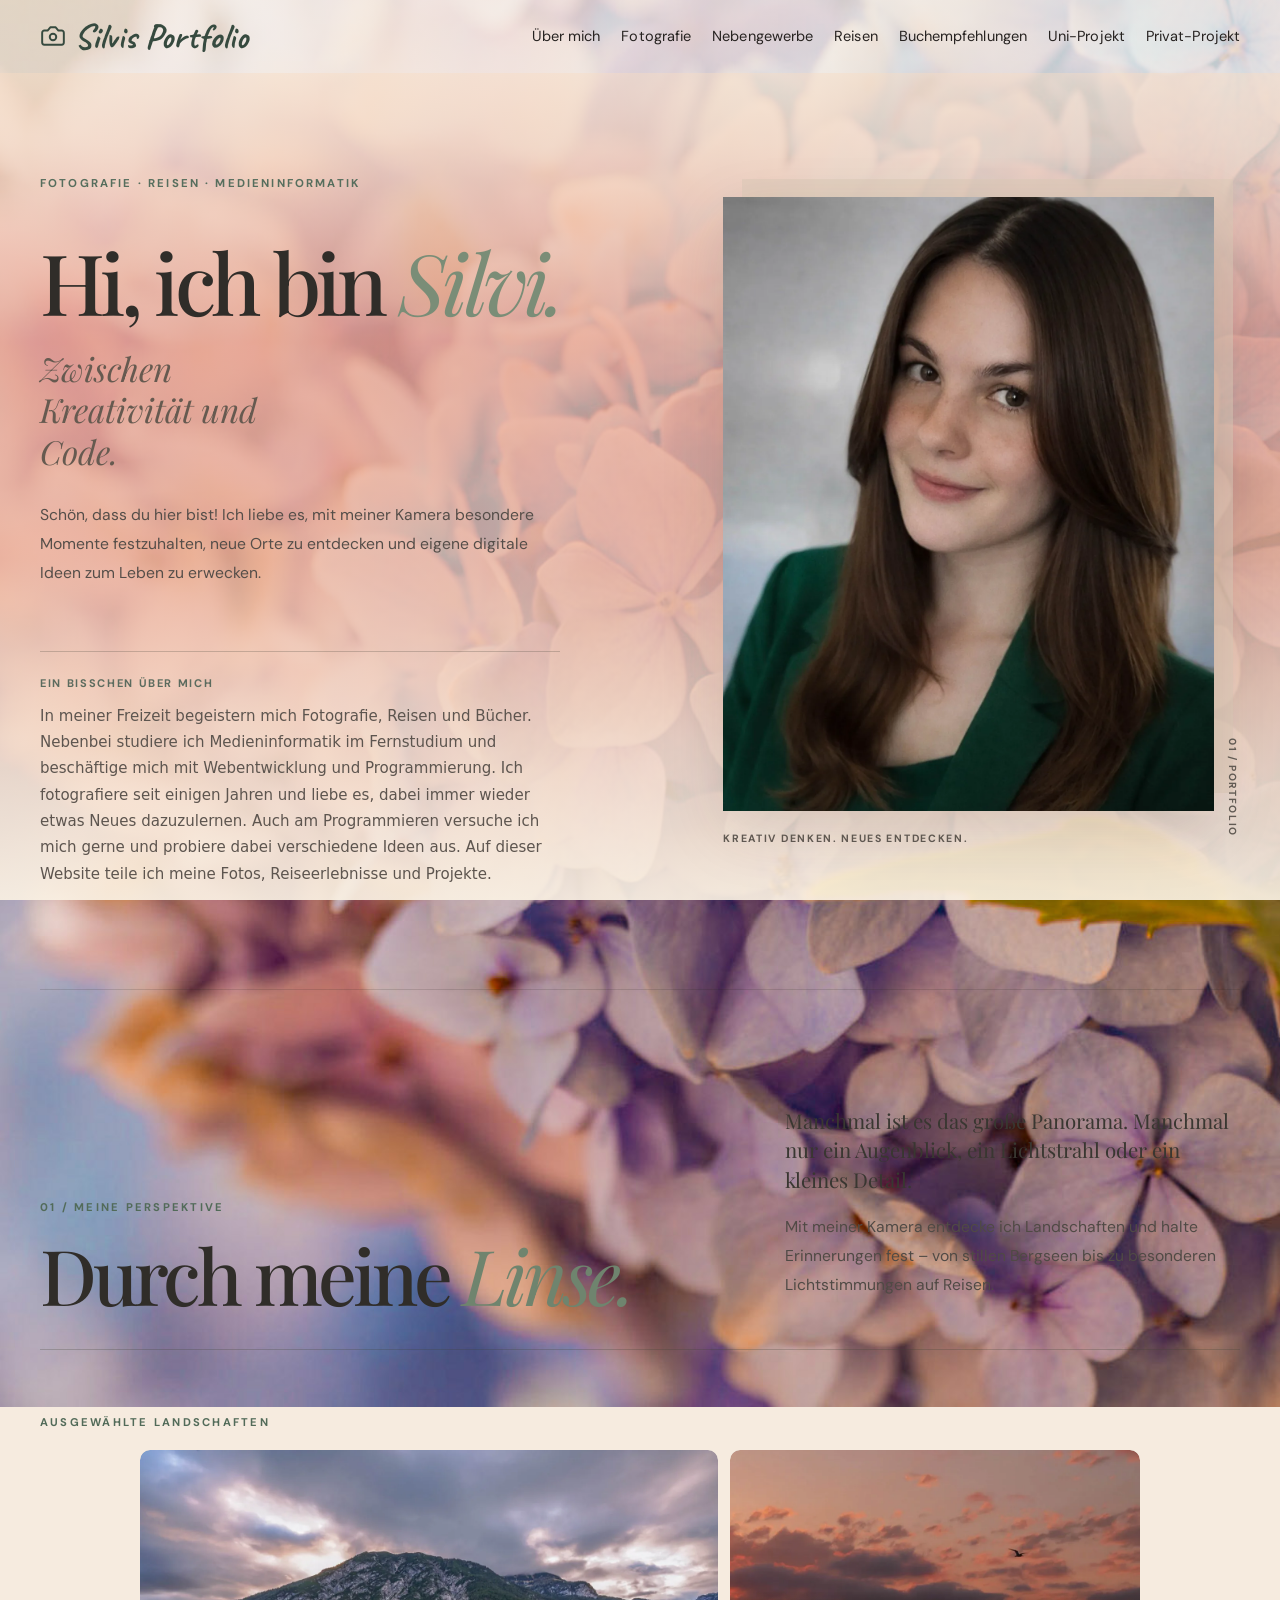
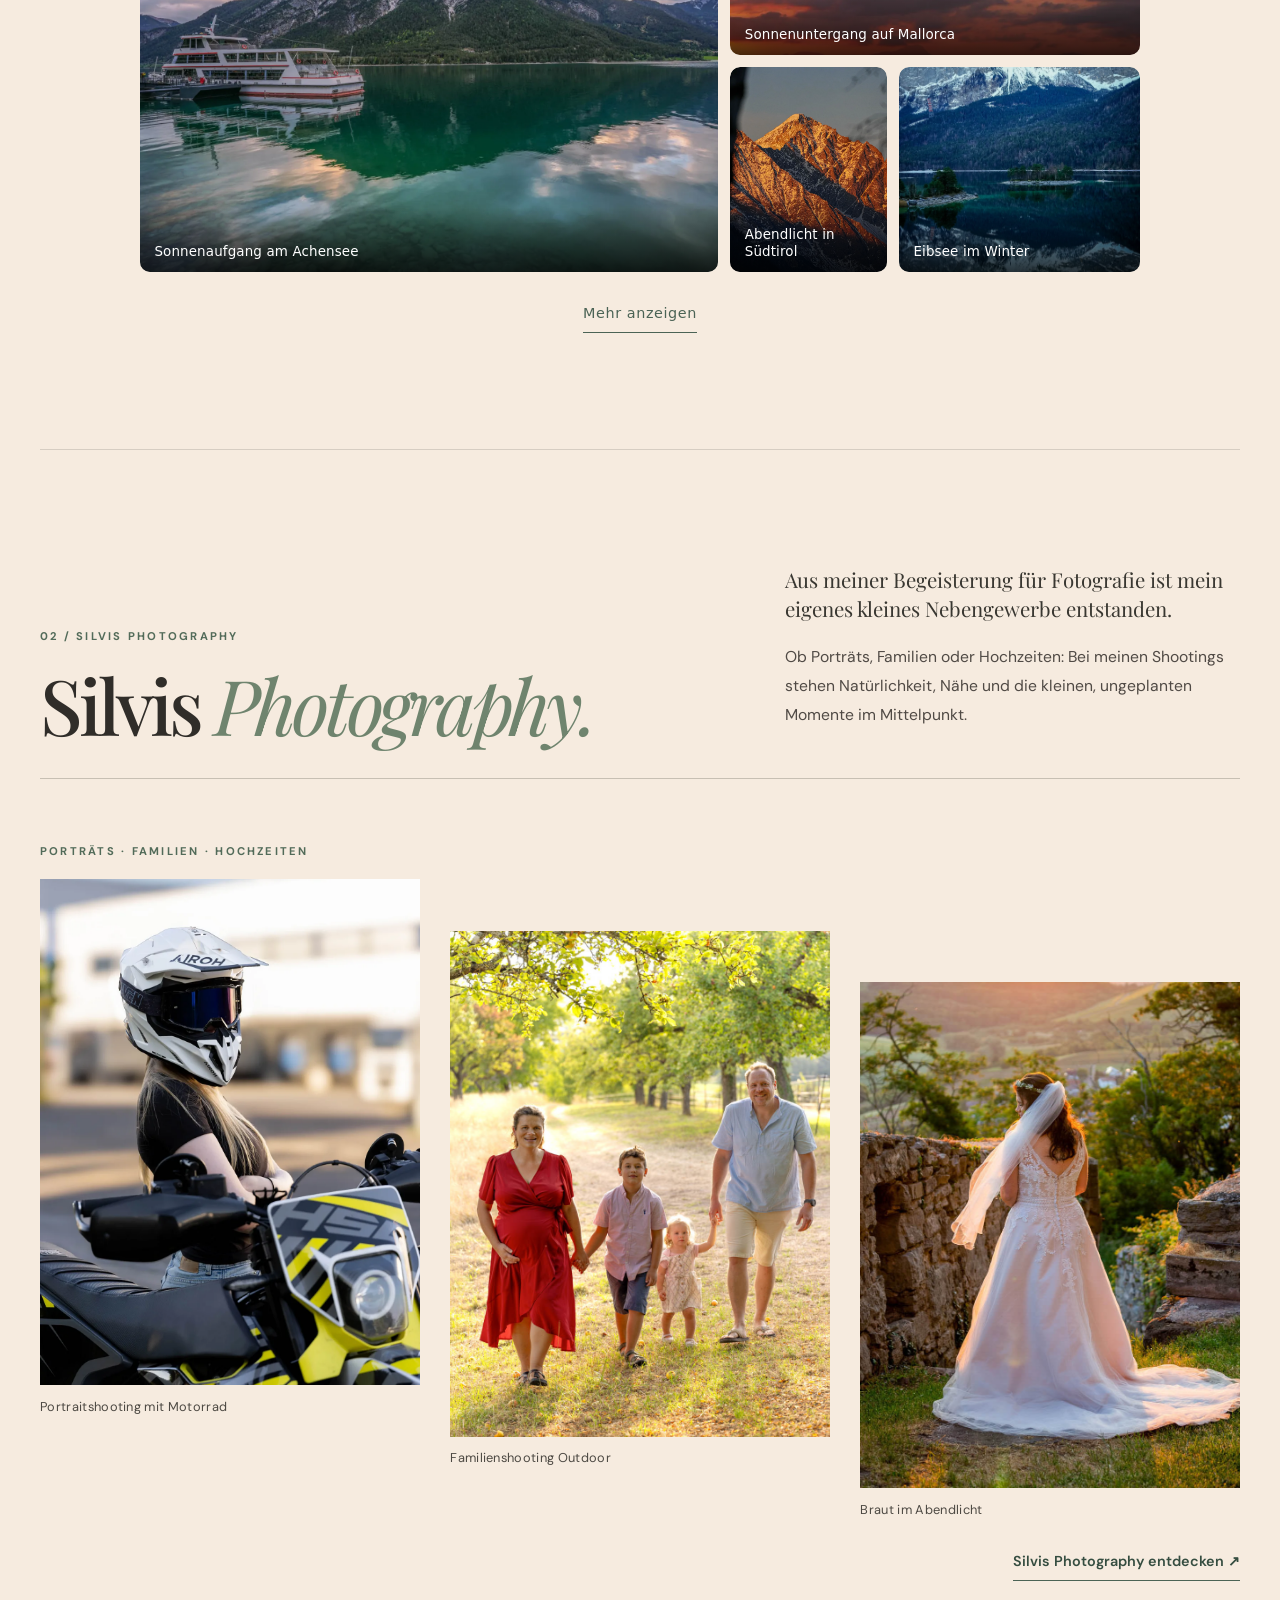
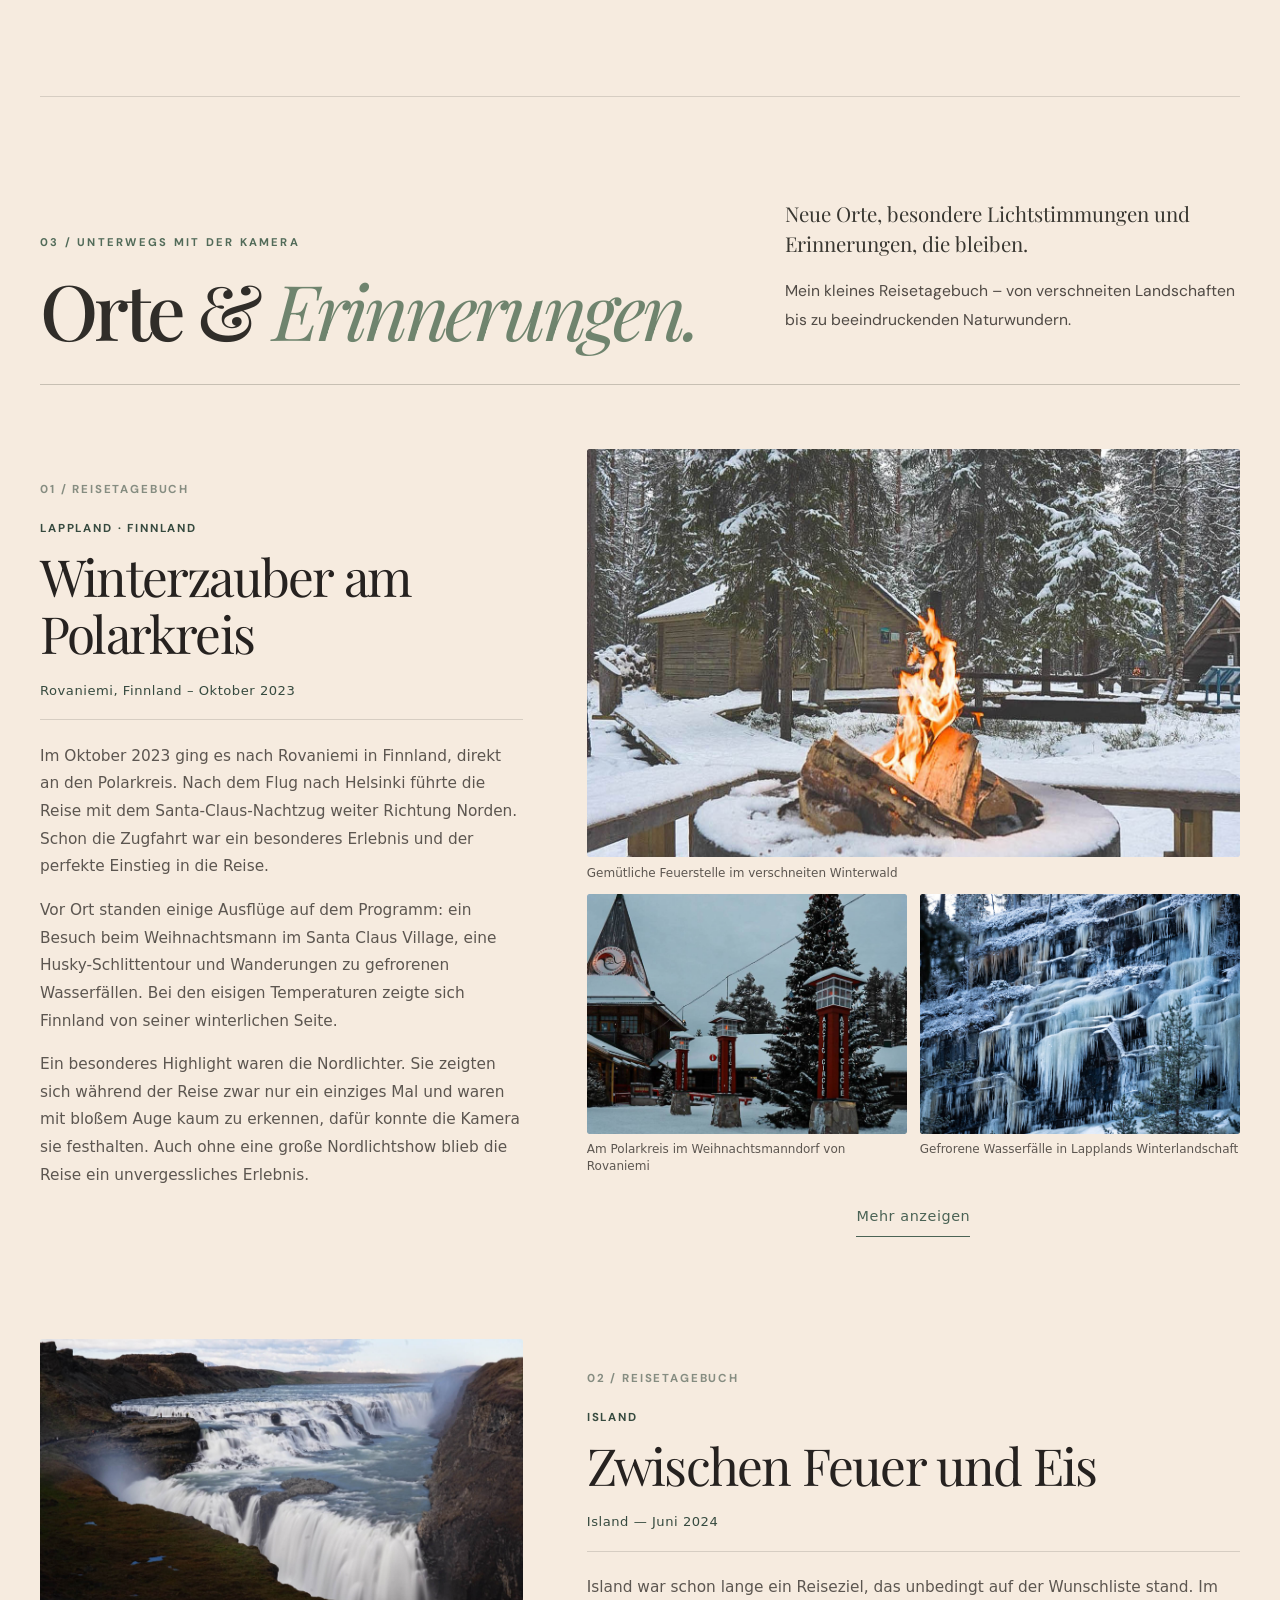
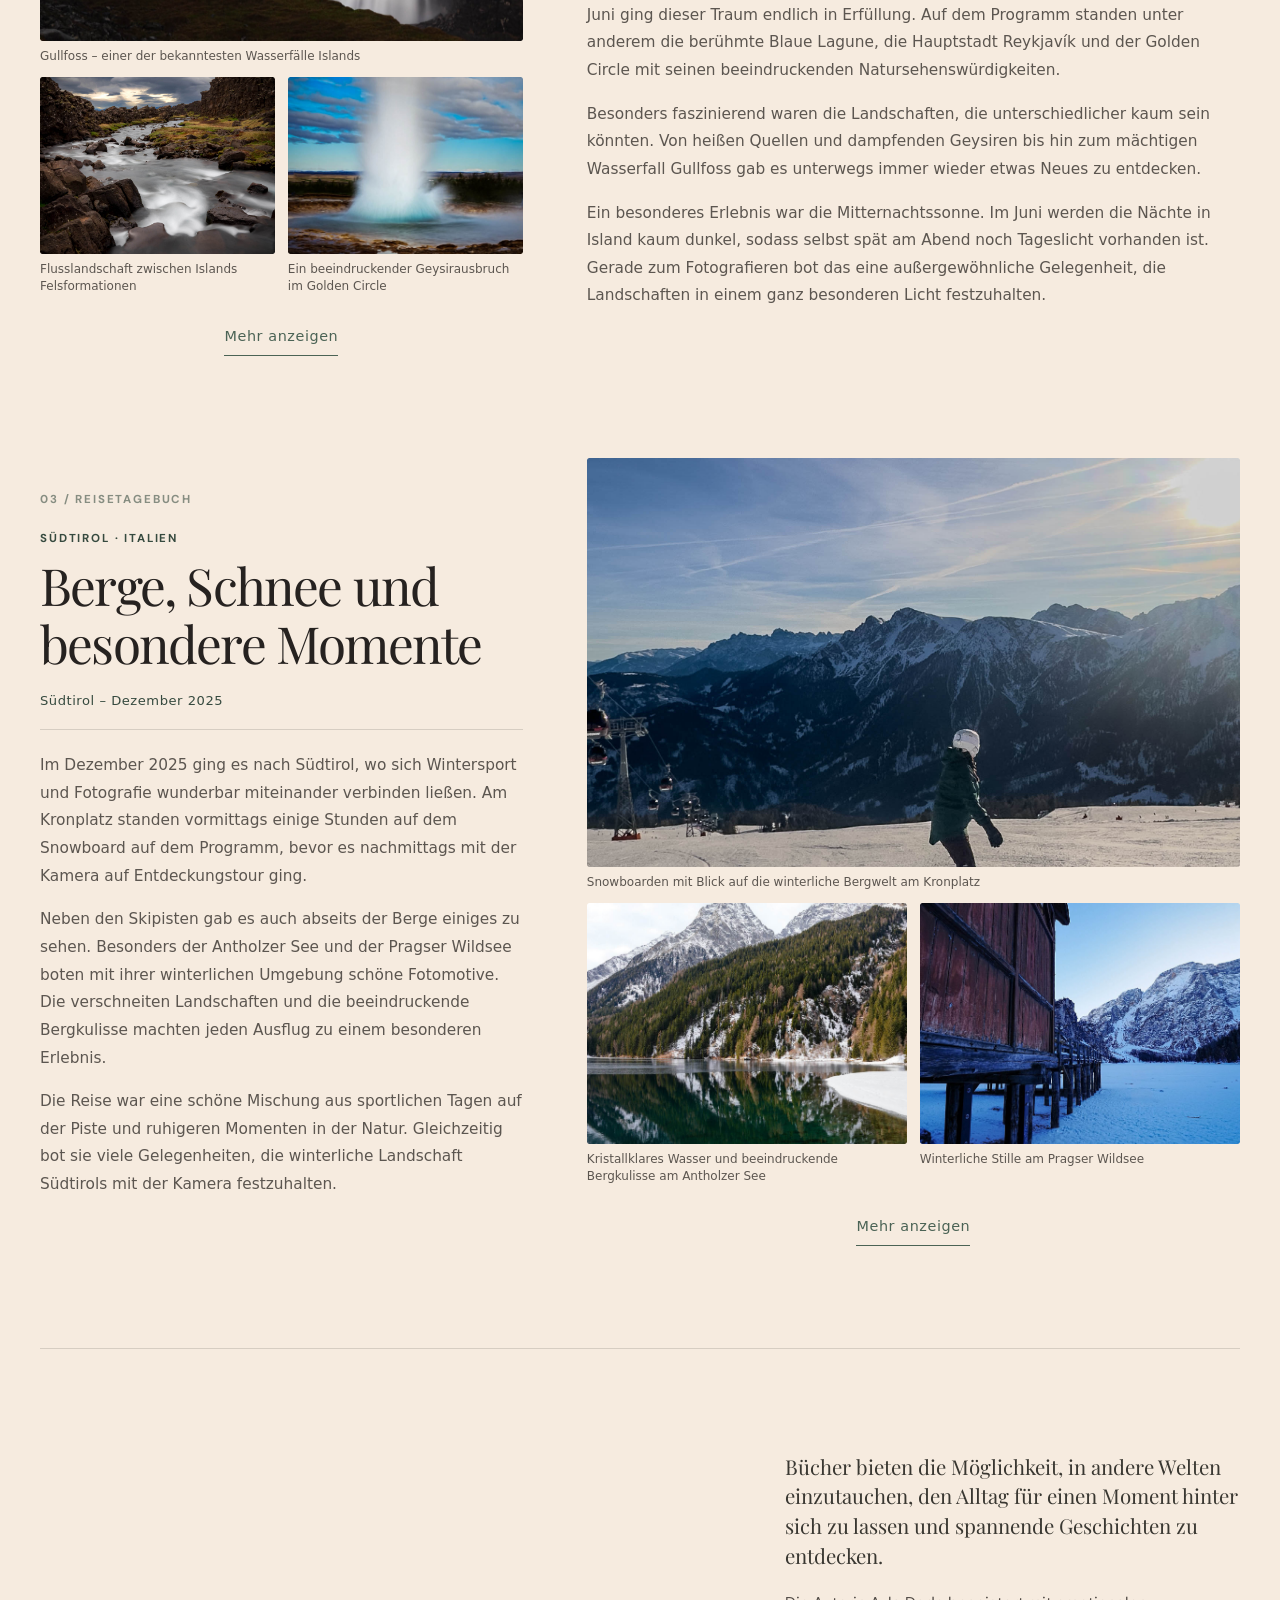
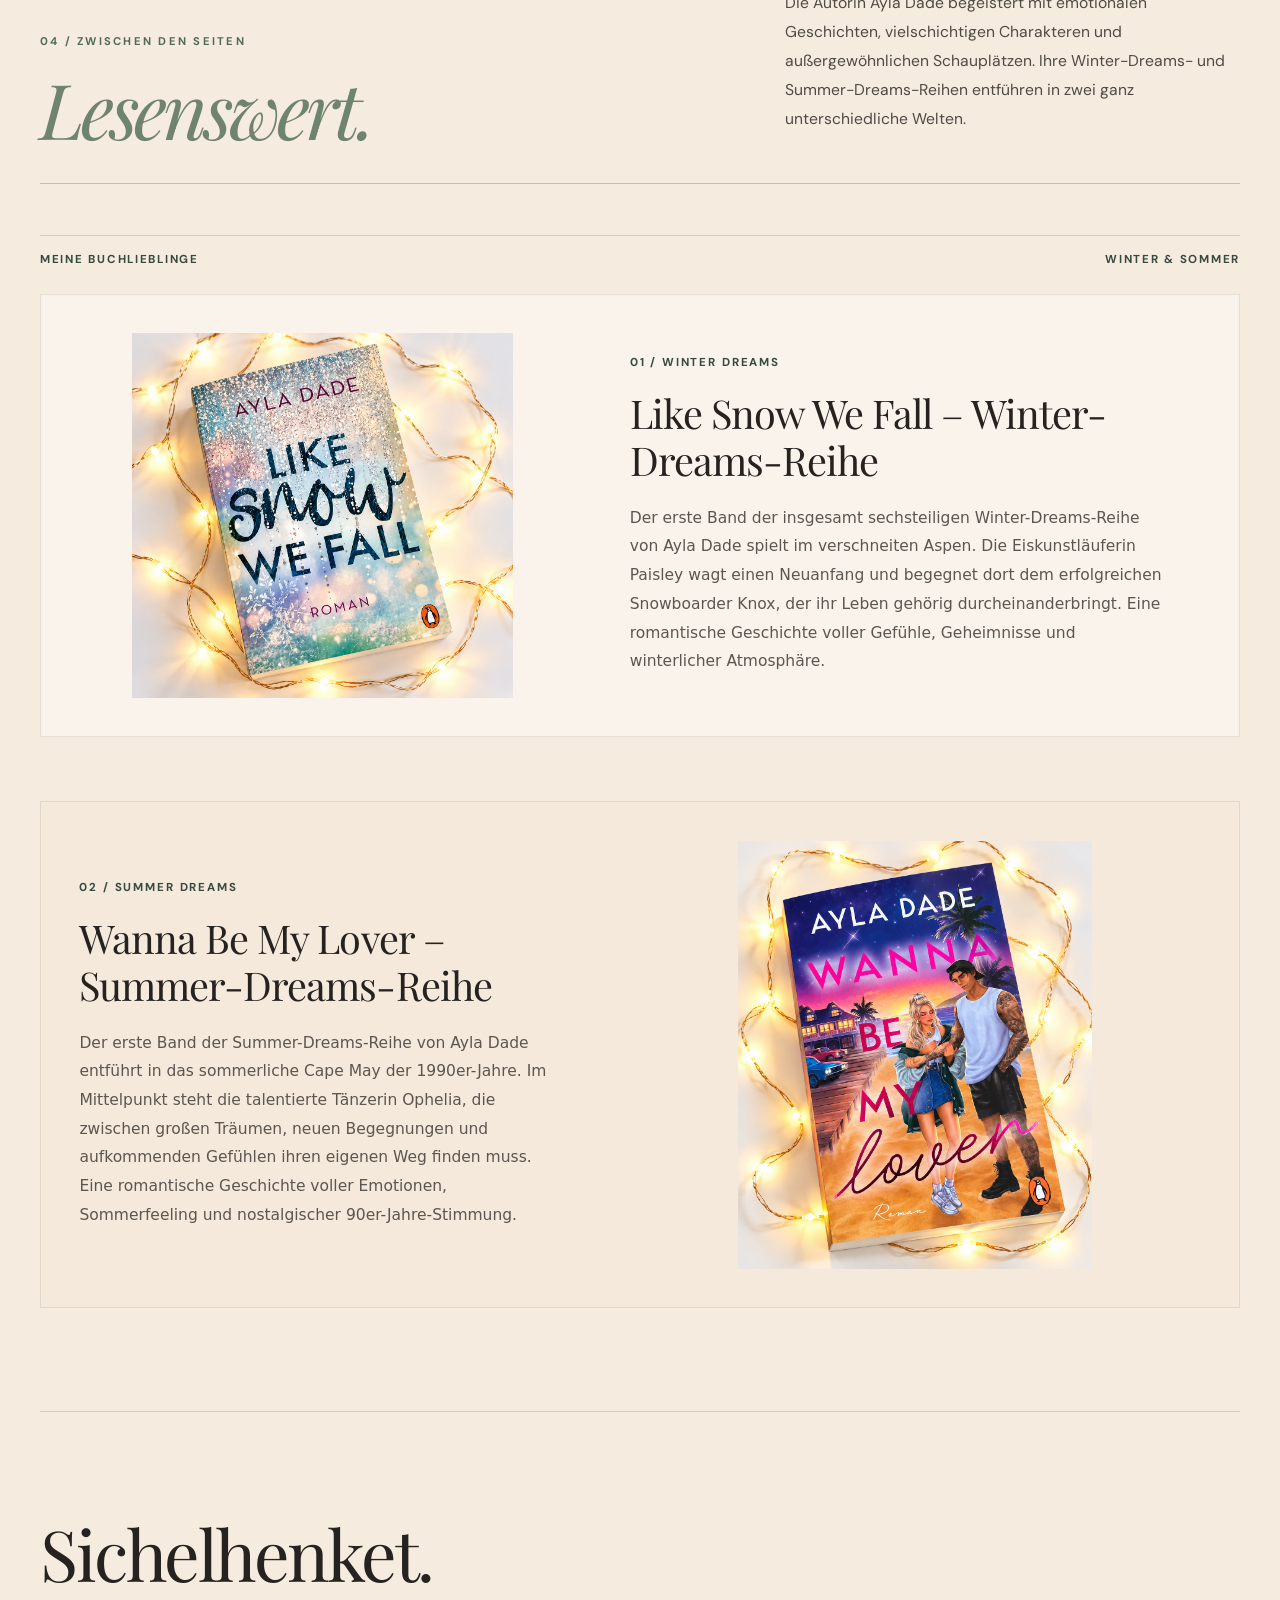
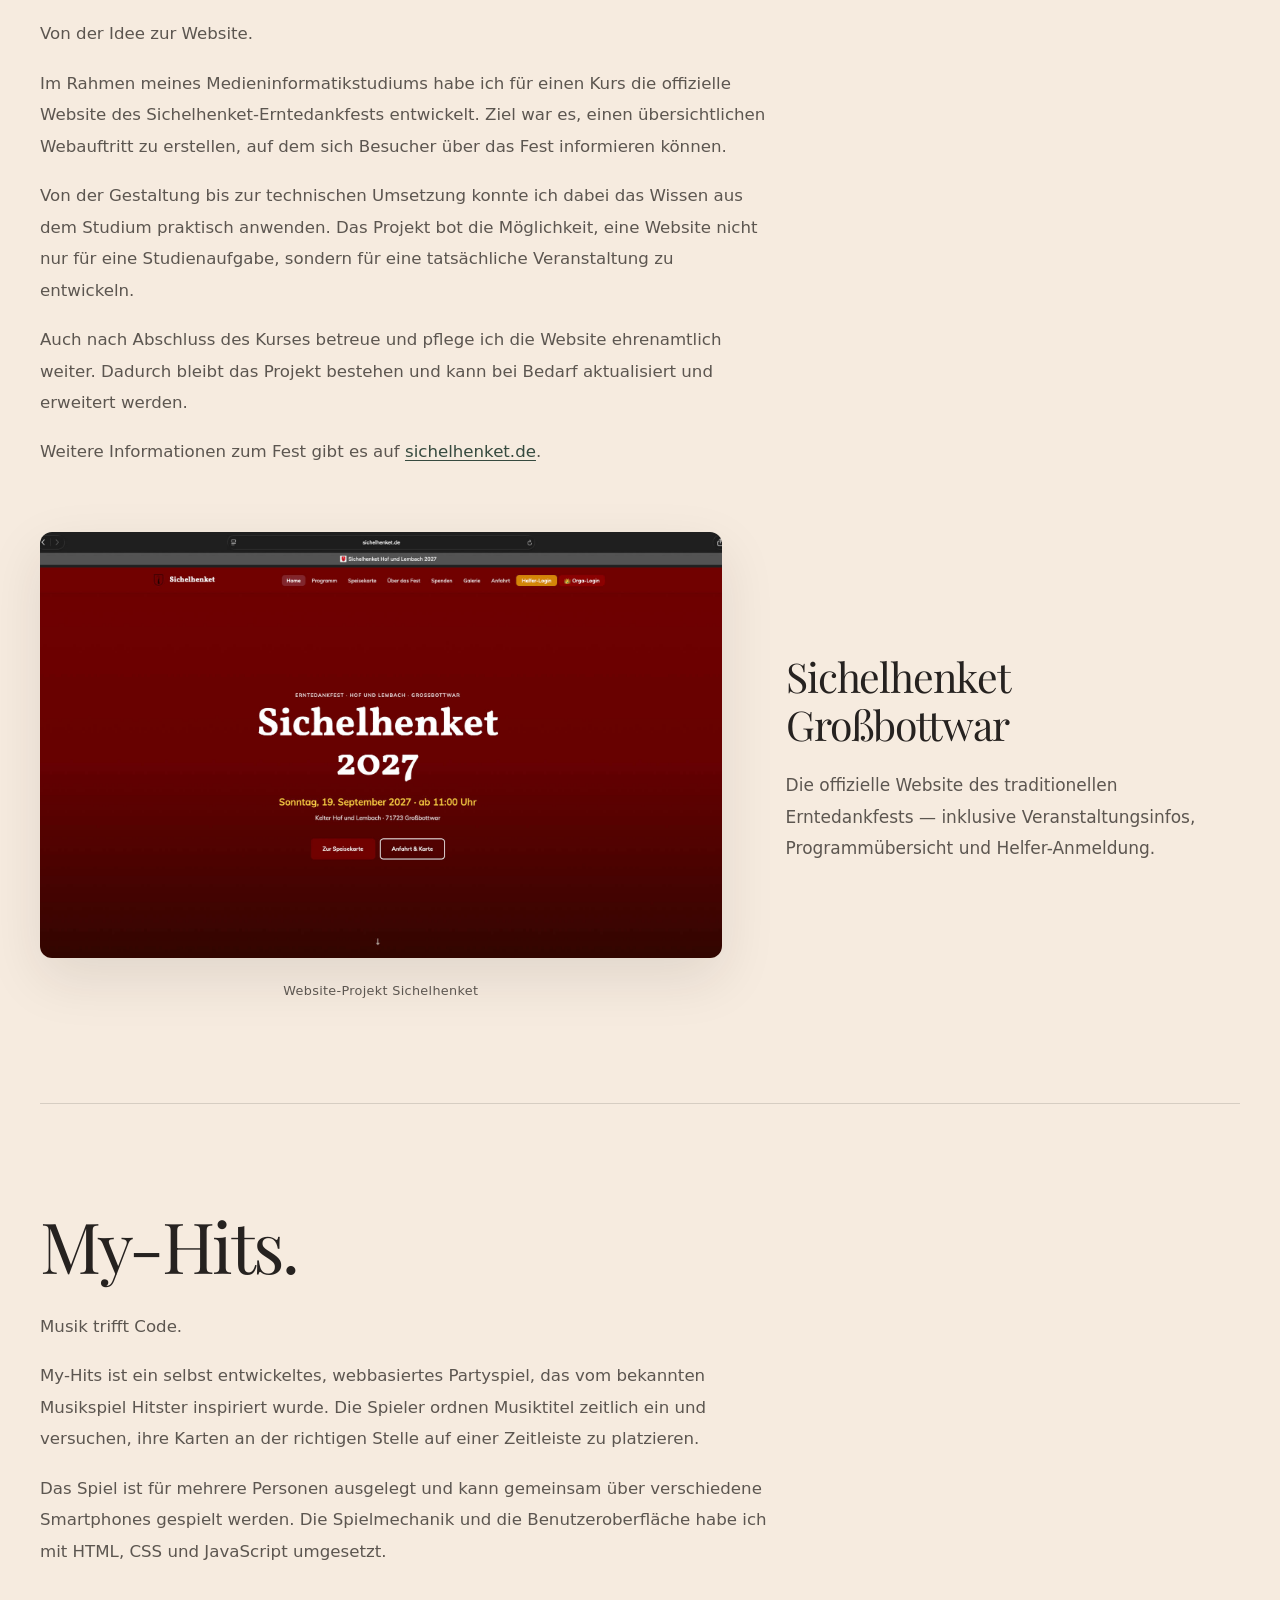
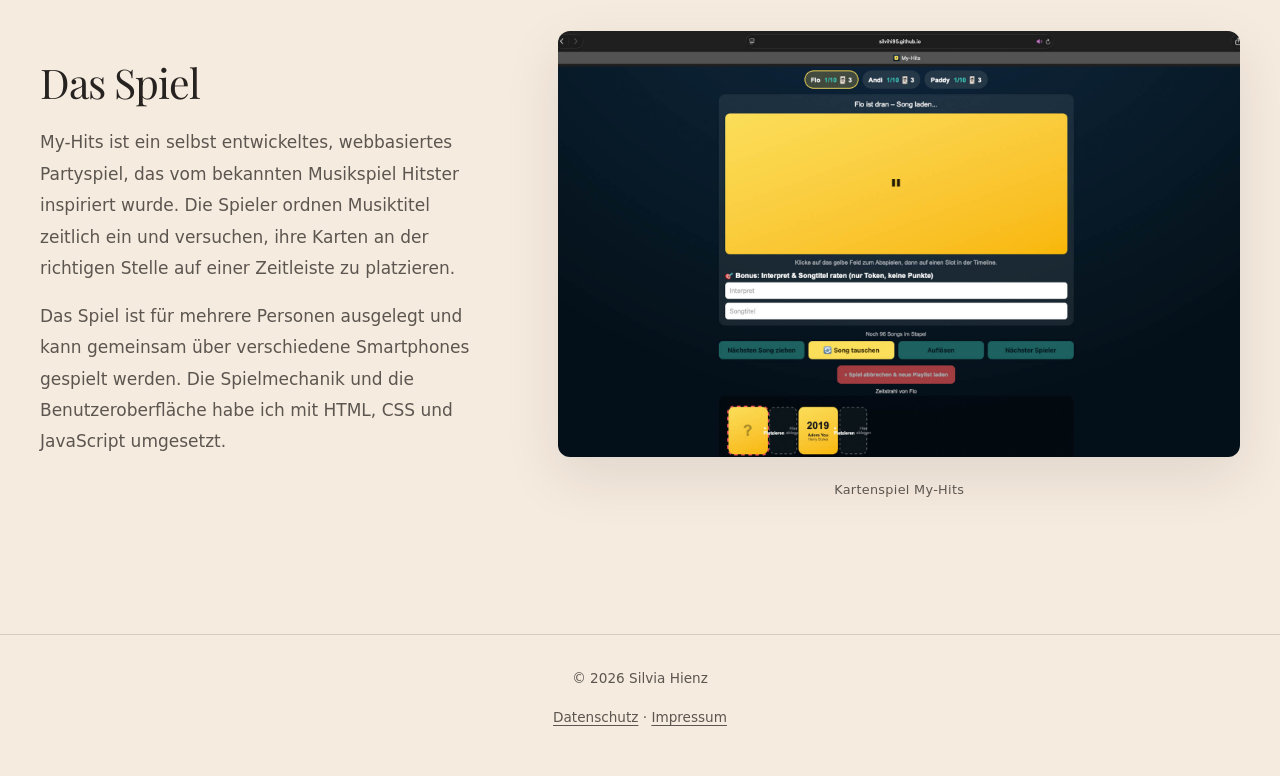
==== commit 8c676edd: "feat: Reisegalerien erweitert und Bilder optimiert" ====
--- a/index.html
+++ b/index.html
@@ -161,12 +161,10 @@
           </button>
           <figcaption>Goldenes Licht in den Bergen</figcaption>
         </figure>
-
       </div>
       <button class="gallery-more-button" type="button" aria-label="Weitere Landschaftsfotografien ansehen">Mehr
         anzeigen</button>
     </section>
-
 
     <!-- Nebengewerbe: Shootings -->
     <section class="section editorial-content-section" id="nebengewerbe">
@@ -250,31 +248,59 @@
               große Nordlichtshow blieb die Reise ein unvergessliches Erlebnis.
             </p>
           </div>
-          <div class="gallery travel-gallery" role="group" aria-label="Bilder aus Rovaniemi">
-            <figure>
-              <button class="gallery-button" type="button" aria-label="Foto von der gemütlichen Feuerstelle vergrößern">
-                <img src="images/reise-rovaniemi-1.jpg"
-                  alt="Ein Lagerfeuer brennt in einer runden Feuerstelle, umgeben von verschneiten Nadelbäumen und Holzhütten."
-                  width="1369" height="2048" loading="lazy">
-              </button>
-              <figcaption>Gemütliche Feuerstelle im verschneiten Winterwald</figcaption>
-            </figure>
-            <figure>
-              <button class="gallery-button" type="button" aria-label="Foto vom Weihnachtsdorf vergrößern">
-                <img src="images/reise-rovaniemi-2.jpg"
-                  alt="Verschneite Gebäude, rote Arctic-Circle-Säulen und ein geschmückter Weihnachtsbaum im Weihnachtsmanndorf."
-                  width="1369" height="2048" loading="lazy">
-              </button>
-              <figcaption>Am Polarkreis im Weihnachtsmanndorf von Rovaniemi</figcaption>
-            </figure>
-            <figure>
-              <button class="gallery-button" type="button" aria-label="Foto von den gefrorenen Wasserfällen vergrößern">
-                <img src="images/reise-rovaniemi-3.jpg"
-                  alt="Lange Eiszapfen hängen an einer felsigen Wand in einem verschneiten Nadelwald." width="1365"
-                  height="2048" loading="lazy">
-              </button>
-              <figcaption>Gefrorene Wasserfälle in Lapplands Winterlandschaft</figcaption>
-            </figure>
+          <div class="travel-gallery-wrapper">
+            <div class="gallery travel-gallery" role="group" aria-label="Bilder aus Rovaniemi">
+              <figure>
+                <button class="gallery-button" type="button"
+                  aria-label="Foto von der gemütlichen Feuerstelle vergrößern">
+                  <img src="images/reise-rovaniemi-1.jpg"
+                    alt="Ein Lagerfeuer brennt in einer runden Feuerstelle, umgeben von verschneiten Nadelbäumen und Holzhütten."
+                    width="1369" height="2048" loading="lazy">
+                </button>
+                <figcaption>Gemütliche Feuerstelle im verschneiten Winterwald</figcaption>
+              </figure>
+              <figure>
+                <button class="gallery-button" type="button" aria-label="Foto vom Weihnachtsdorf vergrößern">
+                  <img src="images/reise-rovaniemi-2.jpg"
+                    alt="Verschneite Gebäude, rote Arctic-Circle-Säulen und ein geschmückter Weihnachtsbaum im Weihnachtsmanndorf."
+                    width="1369" height="2048" loading="lazy">
+                </button>
+                <figcaption>Am Polarkreis im Weihnachtsmanndorf von Rovaniemi</figcaption>
+              </figure>
+              <figure>
+                <button class="gallery-button" type="button"
+                  aria-label="Foto von den gefrorenen Wasserfällen vergrößern">
+                  <img src="images/reise-rovaniemi-3.jpg"
+                    alt="Lange Eiszapfen hängen an einer felsigen Wand in einem verschneiten Nadelwald." width="1365"
+                    height="2048" loading="lazy">
+                </button>
+                <figcaption>Gefrorene Wasserfälle in Lapplands Winterlandschaft</figcaption>
+              </figure>
+              <figure hidden>
+                <button class="gallery-button" type="button"
+                  aria-label="Foto einer Feuerstelle im verschneiten Wald vergrößern">
+                  <img data-src="images/reise-lappland-4.jpg"
+                    alt="Brennendes Feuer vor einer rustikalen Holzhütte in einem leicht verschneiten Nadelwald">
+                </button>
+                <figcaption>Wärme mitten im Winterwald</figcaption>
+              </figure>
+              <figure hidden>
+                <button class="gallery-button" type="button" aria-label="Foto einer verschneiten Holzbrücke vergrößern">
+                  <img data-src="images/reise-lappland-5.jpg"
+                    alt="Schneebedeckte Holzbrücke führt durch einen winterlichen Wald mit Birken und Nadelbäumen">
+                </button>
+                <figcaption>Stille Wege durch Lappland</figcaption>
+              </figure>
+              <figure hidden>
+                <button class="gallery-button" type="button" aria-label="Foto der Nordlichter vergrößern">
+                  <img data-src="images/reise-lappland-6.jpg"
+                    alt="Grüne Nordlichter ziehen über den sternenklaren Nachthimmel oberhalb dunkler Baumkronen">
+                </button>
+                <figcaption>Nordlichter über Lappland</figcaption>
+              </figure>
+            </div>
+            <button class="gallery-more-button" type="button" aria-label="Weitere Lappland-Fotografien ansehen">Mehr
+              anzeigen</button>
           </div>
         </article>
 
@@ -301,31 +327,56 @@
               Gelegenheit, die Landschaften in einem ganz besonderen Licht festzuhalten.
             </p>
           </div>
-          <div class="gallery travel-gallery" role="group" aria-label="Bilder aus Island">
-            <figure>
-              <button class="gallery-button" type="button" aria-label="Foto von Gullfoss vergrößern">
-                <img src="images/reise-island-1.jpg"
-                  alt="Der Gullfoss-Wasserfall stürzt über mehrere Felsstufen in eine tiefe Schlucht." width="2048"
-                  height="1369" loading="lazy">
-              </button>
-              <figcaption>Gullfoss – einer der bekanntesten Wasserfälle Islands</figcaption>
-            </figure>
-            <figure>
-              <button class="gallery-button" type="button" aria-label="Foto von der Flusslandschaft vergrößern">
-                <img src="images/reise-island-2.jpg"
-                  alt="Ein Fluss fließt zwischen dunklen Felsen und moosbewachsenen Ufern unter einem wolkenverhangenen Himmel."
-                  width="1638" height="2048" loading="lazy">
-              </button>
-              <figcaption>Flusslandschaft zwischen Islands Felsformationen</figcaption>
-            </figure>
-            <figure>
-              <button class="gallery-button" type="button"
-                aria-label="Foto von einem beeindruckenden Geysirausbruch vergrößern">
-                <img src="images/reise-island-3.jpg" alt="Ein beeindruckender Geysirausbruch im Golden Circle"
-                  width="1068" height="2048" loading="lazy">
-              </button>
-              <figcaption>Ein beeindruckender Geysirausbruch im Golden Circle</figcaption>
-            </figure>
+          <div class="travel-gallery-wrapper">
+            <div class="gallery travel-gallery" role="group" aria-label="Bilder aus Island">
+              <figure>
+                <button class="gallery-button" type="button" aria-label="Foto von Gullfoss vergrößern">
+                  <img src="images/reise-island-1.jpg"
+                    alt="Der Gullfoss-Wasserfall stürzt über mehrere Felsstufen in eine tiefe Schlucht." width="2048"
+                    height="1369" loading="lazy">
+                </button>
+                <figcaption>Gullfoss – einer der bekanntesten Wasserfälle Islands</figcaption>
+              </figure>
+              <figure>
+                <button class="gallery-button" type="button" aria-label="Foto von der Flusslandschaft vergrößern">
+                  <img src="images/reise-island-2.jpg"
+                    alt="Ein Fluss fließt zwischen dunklen Felsen und moosbewachsenen Ufern unter einem wolkenverhangenen Himmel."
+                    width="1638" height="2048" loading="lazy">
+                </button>
+                <figcaption>Flusslandschaft zwischen Islands Felsformationen</figcaption>
+              </figure>
+              <figure>
+                <button class="gallery-button" type="button"
+                  aria-label="Foto von einem beeindruckenden Geysirausbruch vergrößern">
+                  <img src="images/reise-island-3.jpg" alt="Ein beeindruckender Geysirausbruch im Golden Circle"
+                    width="1068" height="2048" loading="lazy">
+                </button>
+                <figcaption>Ein beeindruckender Geysirausbruch im Golden Circle</figcaption>
+              </figure>
+              <figure hidden>
+                <button class="gallery-button" type="button" aria-label="Foto eines Wasserfalls in Island vergrößern">
+                  <img data-src="images/reise-island-4.jpg"
+                    alt="Breiter Wasserfall mit mehreren Wasserläufen, die über dunkle Felsen in einen Fluss stürzen">
+                </button>
+                <figcaption>Wasserfall in Islands grüner Landschaft</figcaption>
+              </figure>
+              <figure hidden>
+                <button class="gallery-button" type="button" aria-label="Foto eines Vulkankraters mit See vergrößern">
+                  <img data-src="images/reise-island-5.jpg"
+                    alt="Türkisblauer Kratersee, umgeben von steilen rotbraunen Vulkanhängen unter blauem Himmel">
+                </button>
+                <figcaption>Vulkankrater Kerið</figcaption>
+              </figure>
+              <figure hidden>
+                <button class="gallery-button" type="button" aria-label="Foto von Islandpferden vergrößern">
+                  <img data-src="images/reise-island-6.jpg"
+                    alt="Mehrere zottelige Islandpferde stehen auf steinigem Boden vor einer weiten Landschaft">
+                </button>
+                <figcaption>Islandpferde in der weiten Landschaft</figcaption>
+              </figure>
+            </div>
+            <button class="gallery-more-button" type="button" aria-label="Weitere Island-Fotografien ansehen">Mehr
+              anzeigen</button>
           </div>
         </article>
 
@@ -352,31 +403,59 @@
               festzuhalten.
             </p>
           </div>
-          <div class="gallery travel-gallery" role="group" aria-label="Bilder aus Südtirol">
-            <figure>
-              <button class="gallery-button" type="button" aria-label="Foto vom Kronplatz vergrößern">
-                <img src="images/reise-suedtirol-1.jpg"
-                  alt="Eine Snowboarderin mit weißem Helm steht auf einer sonnigen Skipiste vor schneebedeckten Bergen und einer Gondelbahn."
-                  width="1763" height="2048" loading="lazy">
-              </button>
-              <figcaption>Snowboarden mit Blick auf die winterliche Bergwelt am Kronplatz</figcaption>
-            </figure>
-            <figure>
-              <button class="gallery-button" type="button" aria-label="Foto vom Antholzer See vergrößern">
-                <img src="images/reise-suedtirol-2.jpg"
-                  alt="Schneebedeckte Berggipfel und bewaldete Hänge spiegeln sich im klaren, türkisgrünen Wasser des Antholzer Sees."
-                  width="1366" height="2048" loading="lazy">
-              </button>
-              <figcaption>Kristallklares Wasser und beeindruckende Bergkulisse am Antholzer See</figcaption>
-            </figure>
-            <figure>
-              <button class="gallery-button" type="button" aria-label="Foto vom Pragser Wildsee vergrößern">
-                <img src="images/reise-suedtirol-3.jpg"
-                  alt="Ein hölzernes Bootshaus auf Stelzen steht am schneebedeckten Ufer des zugefrorenen Pragser Wildsees vor hohen Berggipfeln."
-                  width="1366" height="2048" loading="lazy">
-              </button>
-              <figcaption>Winterliche Stille am Pragser Wildsee</figcaption>
-            </figure>
+          <div class="travel-gallery-wrapper">
+            <div class="gallery travel-gallery" role="group" aria-label="Bilder aus Südtirol">
+
+              <figure>
+                <button class="gallery-button" type="button" aria-label="Foto vom Kronplatz vergrößern">
+                  <img src="images/reise-suedtirol-1.jpg"
+                    alt="Eine Snowboarderin mit weißem Helm steht auf einer sonnigen Skipiste vor schneebedeckten Bergen und einer Gondelbahn."
+                    width="1763" height="2048" loading="lazy">
+                </button>
+                <figcaption>Snowboarden mit Blick auf die winterliche Bergwelt am Kronplatz</figcaption>
+              </figure>
+              <figure>
+                <button class="gallery-button" type="button" aria-label="Foto vom Antholzer See vergrößern">
+                  <img src="images/reise-suedtirol-2.jpg"
+                    alt="Schneebedeckte Berggipfel und bewaldete Hänge spiegeln sich im klaren, türkisgrünen Wasser des Antholzer Sees."
+                    width="1366" height="2048" loading="lazy">
+                </button>
+                <figcaption>Kristallklares Wasser und beeindruckende Bergkulisse am Antholzer See</figcaption>
+              </figure>
+              <figure>
+                <button class="gallery-button" type="button" aria-label="Foto vom Pragser Wildsee vergrößern">
+                  <img src="images/reise-suedtirol-3.jpg"
+                    alt="Ein hölzernes Bootshaus auf Stelzen steht am schneebedeckten Ufer des zugefrorenen Pragser Wildsees vor hohen Berggipfeln."
+                    width="1366" height="2048" loading="lazy">
+                </button>
+                <figcaption>Winterliche Stille am Pragser Wildsee</figcaption>
+              </figure>
+
+              <figure hidden>
+                <button class="gallery-button" type="button" aria-label="Foto eines Bergsees in Südtirol vergrößern">
+                  <img data-src="images/reise-suedtirol-4.jpg"
+                    alt="Verschneite Berggipfel über einem ruhigen See, eingerahmt von Nadelbäumen">
+                </button>
+                <figcaption>Winterliche Bergkulisse am See</figcaption>
+              </figure>
+              <figure hidden>
+                <button class="gallery-button" type="button"
+                  aria-label="Foto eines verschneiten Bergpanoramas vergrößern">
+                  <img data-src="images/reise-suedtirol-5.jpg"
+                    alt="Schneebedeckte Berggipfel mit sonnigen Hängen und dunklen Nadelwäldern">
+                </button>
+                <figcaption>Schneebedeckte Gipfel im Sonnenlicht</figcaption>
+              </figure>
+              <figure hidden>
+                <button class="gallery-button" type="button" aria-label="Makrofoto von Eiskristallen vergrößern">
+                  <img data-src="images/reise-suedtirol-6.jpg"
+                    alt="Makroaufnahme von Eiskristallen mit feinen Strukturen in bläulichen Farbtönen">
+                </button>
+                <figcaption>Makroaufnahme von Eiskristallen</figcaption>
+              </figure>
+            </div>
+            <button class="gallery-more-button" type="button" aria-label="Weitere Südtirol-Fotografien ansehen">Mehr
+              anzeigen</button>
           </div>
         </article>
       </div>
--- a/css/style.css
+++ b/css/style.css
@@ -123,16 +123,13 @@
   line-height: 1.65;
   color: var(--color-text);
   background-color: #f6ebdf;
-  background-image:
-    linear-gradient(
-      180deg,
+  background-image: linear-gradient(180deg,
       rgba(249, 240, 225, 0.91) 0%,
       rgba(246, 222, 204, 0.85) 16%,
       rgba(235, 168, 148, 0.78) 38%,
       rgba(239, 184, 163, 0.8) 62%,
       rgba(247, 222, 204, 0.87) 82%,
-      rgba(250, 241, 227, 0.92) 100%
-    ),
+      rgba(250, 241, 227, 0.92) 100%),
     url("../images/hintergrund.jpg");
   background-size: 100% 100%, cover;
   background-position: center, center;
@@ -150,14 +147,11 @@
       inset: 0;
       z-index: -1;
       pointer-events: none;
-      background-image:
-        linear-gradient(
-          180deg,
+      background-image: linear-gradient(180deg,
           rgba(249, 240, 232, 0.91) 0%,
           rgba(248, 229, 219, 0.88) 30%,
           rgba(244, 208, 198, 0.86) 65%,
-          rgba(250, 241, 232, 0.91) 100%
-        ),
+          rgba(250, 241, 232, 0.91) 100%),
         url("../images/hintergrund.jpg");
       background-size: cover;
       background-position: center center;
@@ -225,10 +219,10 @@
     width: min(calc(100% - 2rem), var(--content-width));
   }
 
-  & > section {
+  &>section {
     padding-block: clamp(3rem, 6vw, 5rem);
 
-    & + section {
+    &+section {
       border-top: 1px solid var(--color-line);
     }
   }
@@ -259,8 +253,7 @@
   top: 0;
   z-index: 100;
   background-color: var(--color-bg);
-  background-image:
-    linear-gradient(rgba(247, 243, 236, 0.78), rgba(247, 243, 236, 0.78)),
+  background-image: linear-gradient(rgba(247, 243, 236, 0.78), rgba(247, 243, 236, 0.78)),
     url("../images/hintergrund.jpg");
   background-size: cover;
   background-position: center;
@@ -899,7 +892,6 @@
   display: grid;
   grid-template-columns: minmax(0, 1fr);
   gap: clamp(4.5rem, 8vw, 8rem);
-  margin-top: 0;
 }
 
 .travel-editorial-item {
@@ -909,12 +901,18 @@
   gap: clamp(2rem, 5vw, 5rem);
   min-width: 0;
 
+  & .travel-gallery-wrapper {
+    min-width: 0;
+    width: 100%;
+    align-self: center;
+  }
+
   &:nth-child(even) {
     & .travel-story {
       order: 2;
     }
 
-    & .travel-gallery {
+    & .travel-gallery-wrapper {
       order: 1;
     }
   }
@@ -922,7 +920,7 @@
   & .travel-story {
     min-width: 0;
 
-    & > p:not(.travel-date) {
+    &>p:not(.travel-date) {
       font-size: clamp(0.94rem, 1.2vw, 1rem);
       line-height: 1.8;
       color: var(--color-text-muted);
@@ -969,6 +967,7 @@
   }
 
   & .travel-gallery {
+    display: grid;
     grid-template-columns: repeat(2, minmax(0, 1fr));
     grid-template-rows: auto auto;
     gap: 0.8rem;
@@ -978,9 +977,12 @@
 
     & figure:first-child {
       grid-column: 1 / -1;
+      width: 100%;
 
       & img {
+        height: auto;
         aspect-ratio: 16 / 10;
+        object-fit: cover;
       }
     }
 
@@ -992,7 +994,6 @@
       height: 100%;
       aspect-ratio: 4 / 3;
       border-radius: 0.125rem;
-      margin: 0;
     }
 
     & figcaption {
@@ -1003,13 +1004,19 @@
     }
   }
 
-  @media (max-width: 56.25rem) {
-    grid-template-columns: 1fr;
+  @media (max-width: 68.75rem) {
+    grid-template-columns: minmax(0, 1fr);
     gap: 1.75rem;
 
+    & .travel-story,
+    & .travel-gallery-wrapper {
+      min-width: 0;
+    }
+
     &:nth-child(even) {
+
       & .travel-story,
-      & .travel-gallery {
+      & .travel-gallery-wrapper {
         order: initial;
       }
     }
@@ -1130,6 +1137,7 @@
     gap: 1.25rem;
 
     &.reading-book-summer {
+
       & .reading-book-cover,
       & figcaption {
         order: initial;
@@ -1144,7 +1152,7 @@
 #privatprojekt {
   padding-block: clamp(4.5rem, 8vw, 8rem);
 
-  & > h2 {
+  &>h2 {
     font-family: "Playfair Display", Georgia, serif;
     font-size: clamp(2.5rem, 5.5vw, 5rem);
     font-weight: 400;
@@ -1153,7 +1161,7 @@
     margin-bottom: 1.6rem;
   }
 
-  & > p {
+  &>p {
     max-width: 69ch;
     color: var(--color-text-muted);
     font-size: clamp(0.96rem, 1.3vw, 1.06rem);
@@ -1172,7 +1180,7 @@
     gap: clamp(2rem, 5vw, 6rem);
     min-width: 0;
 
-    & > * {
+    &>* {
       min-width: 0;
     }
 
@@ -1231,19 +1239,19 @@
 #privatprojekt .project-card {
   grid-template-columns: minmax(0, 0.8fr) minmax(0, 1.2fr);
 
-  & > .project-gallery {
+  &>.project-gallery {
     order: 2;
   }
 
-  & > div:last-child {
+  &>div:last-child {
     order: 1;
   }
 
   @media (max-width: 50rem) {
     grid-template-columns: minmax(0, 1fr);
 
-    & > .project-gallery,
-    & > div:last-child {
+    &>.project-gallery,
+    &>div:last-child {
       order: initial;
     }
   }
@@ -1428,6 +1436,7 @@
 }
 
 /* Weitere Fotografien */
+
 .gallery-more-button {
   display: block;
   margin: 1.5rem auto 0;
@@ -1455,4 +1464,4 @@
 
 .gallery figure[hidden] {
   display: none;
-}
+}
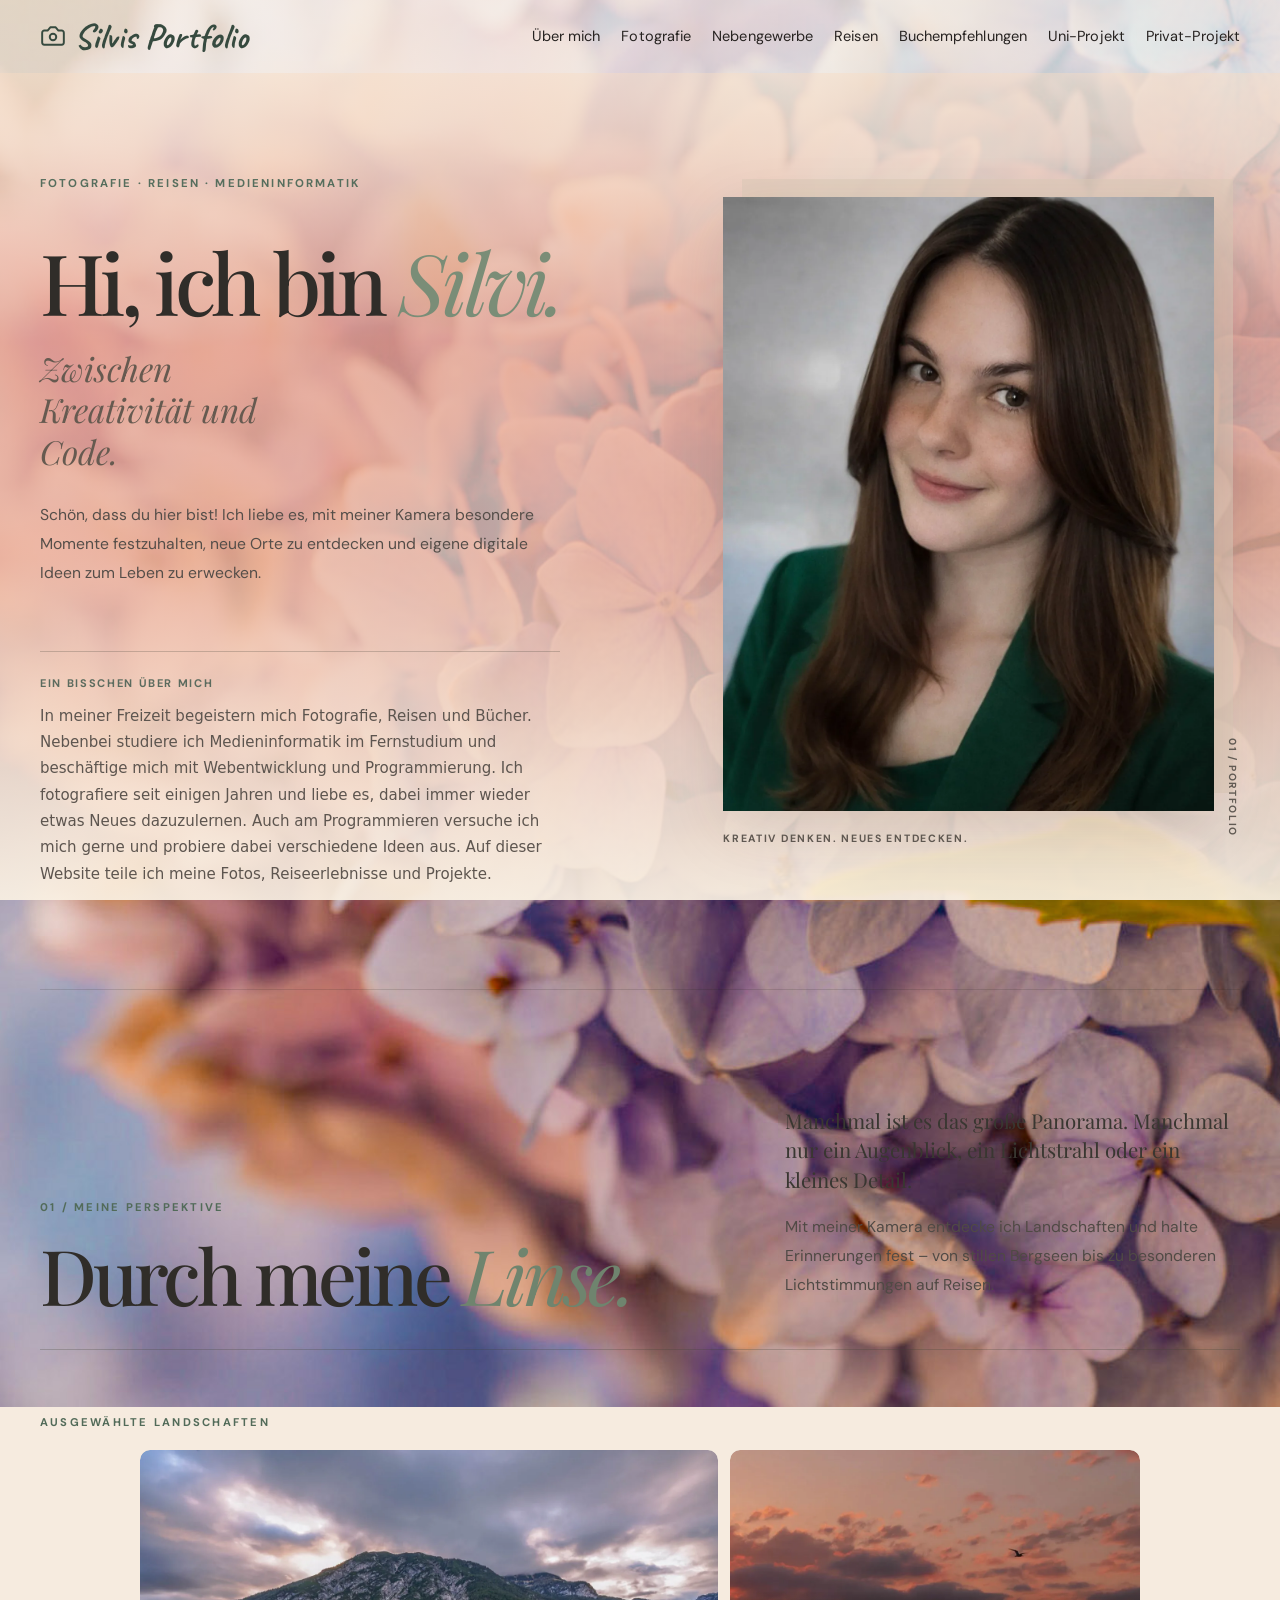
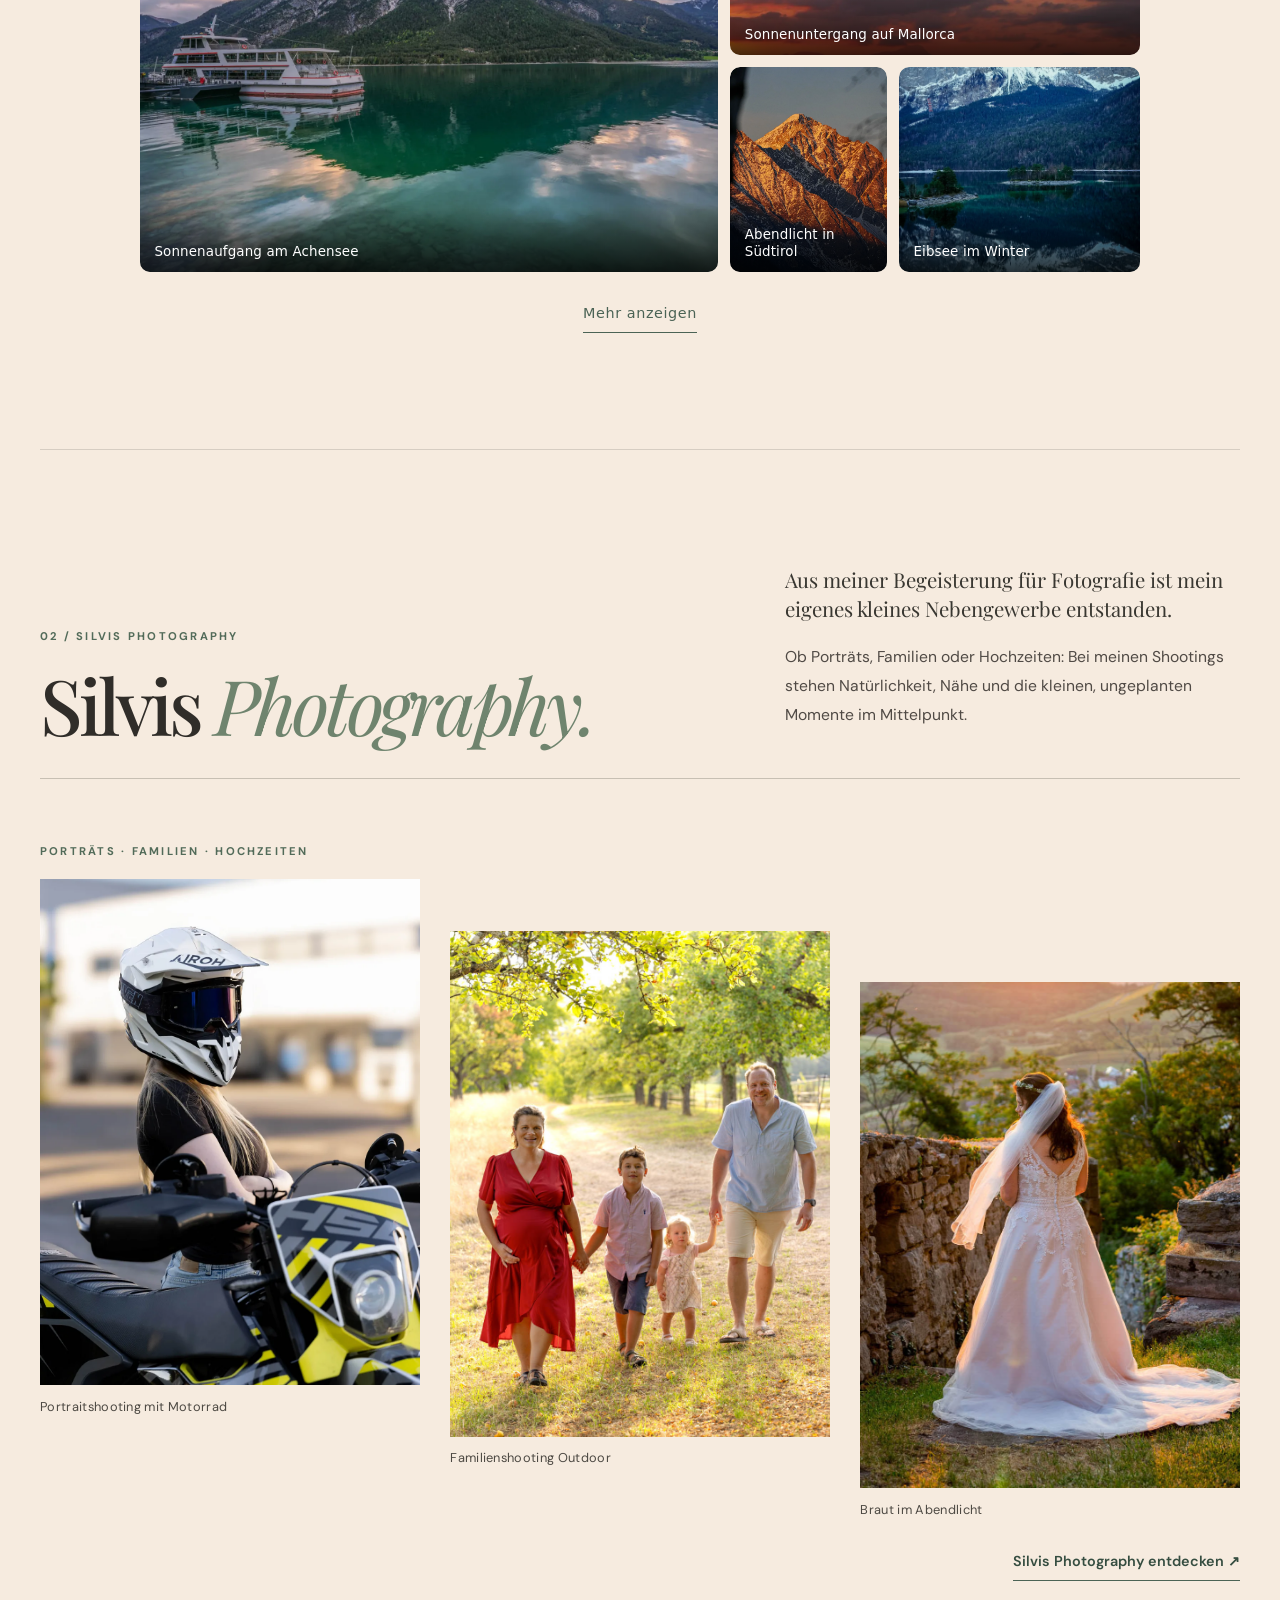
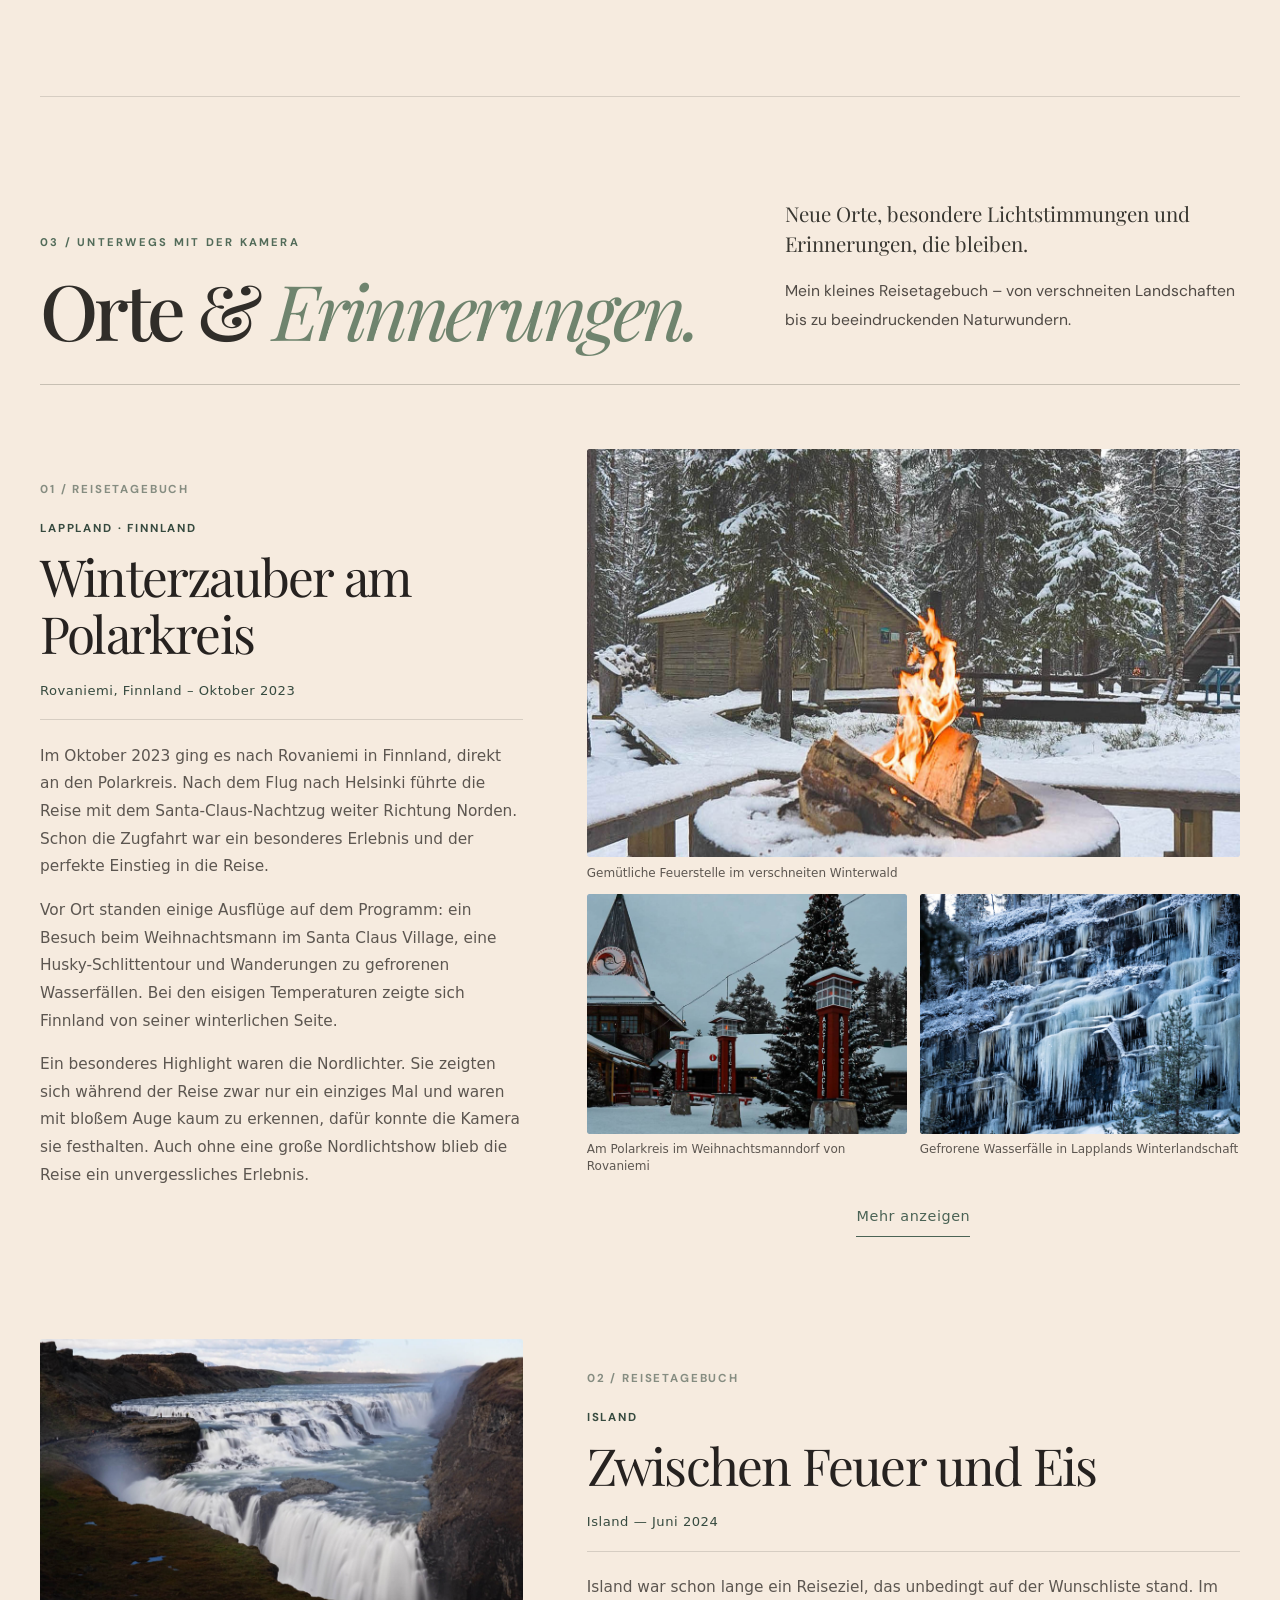
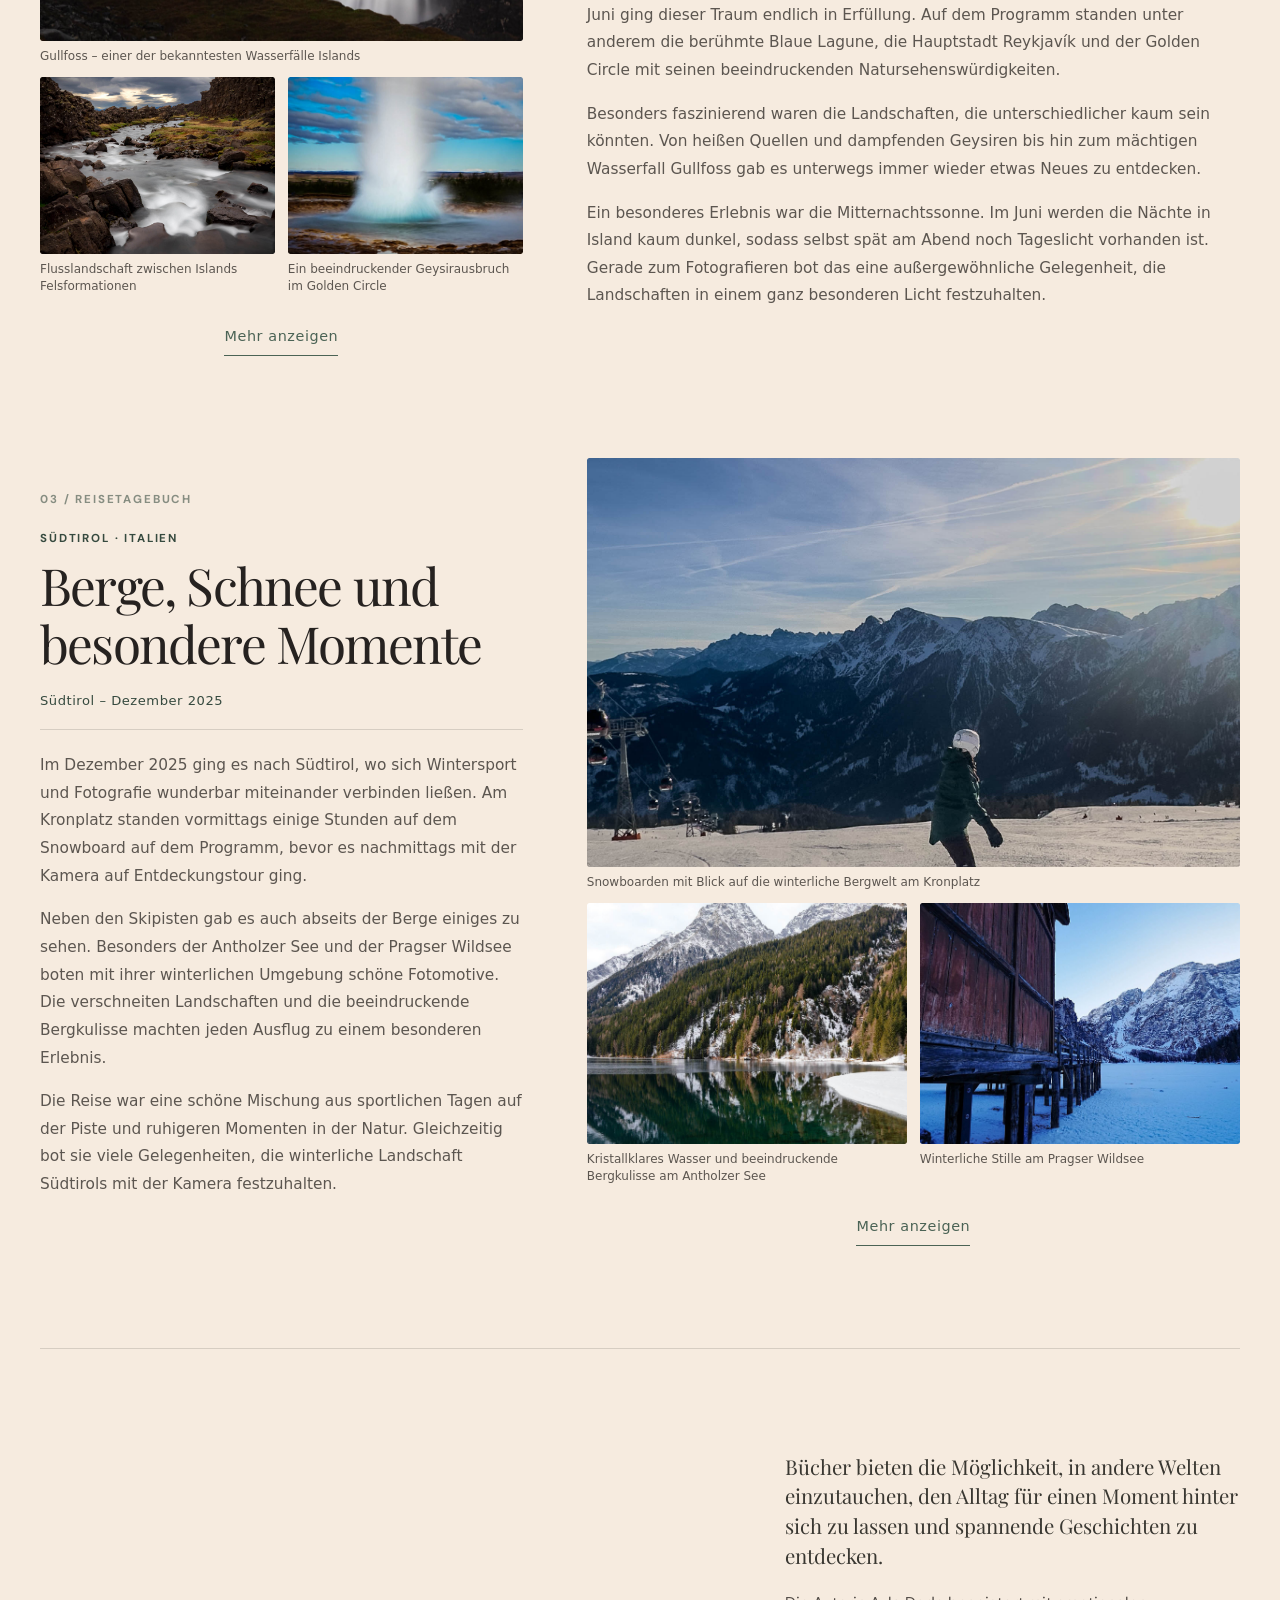
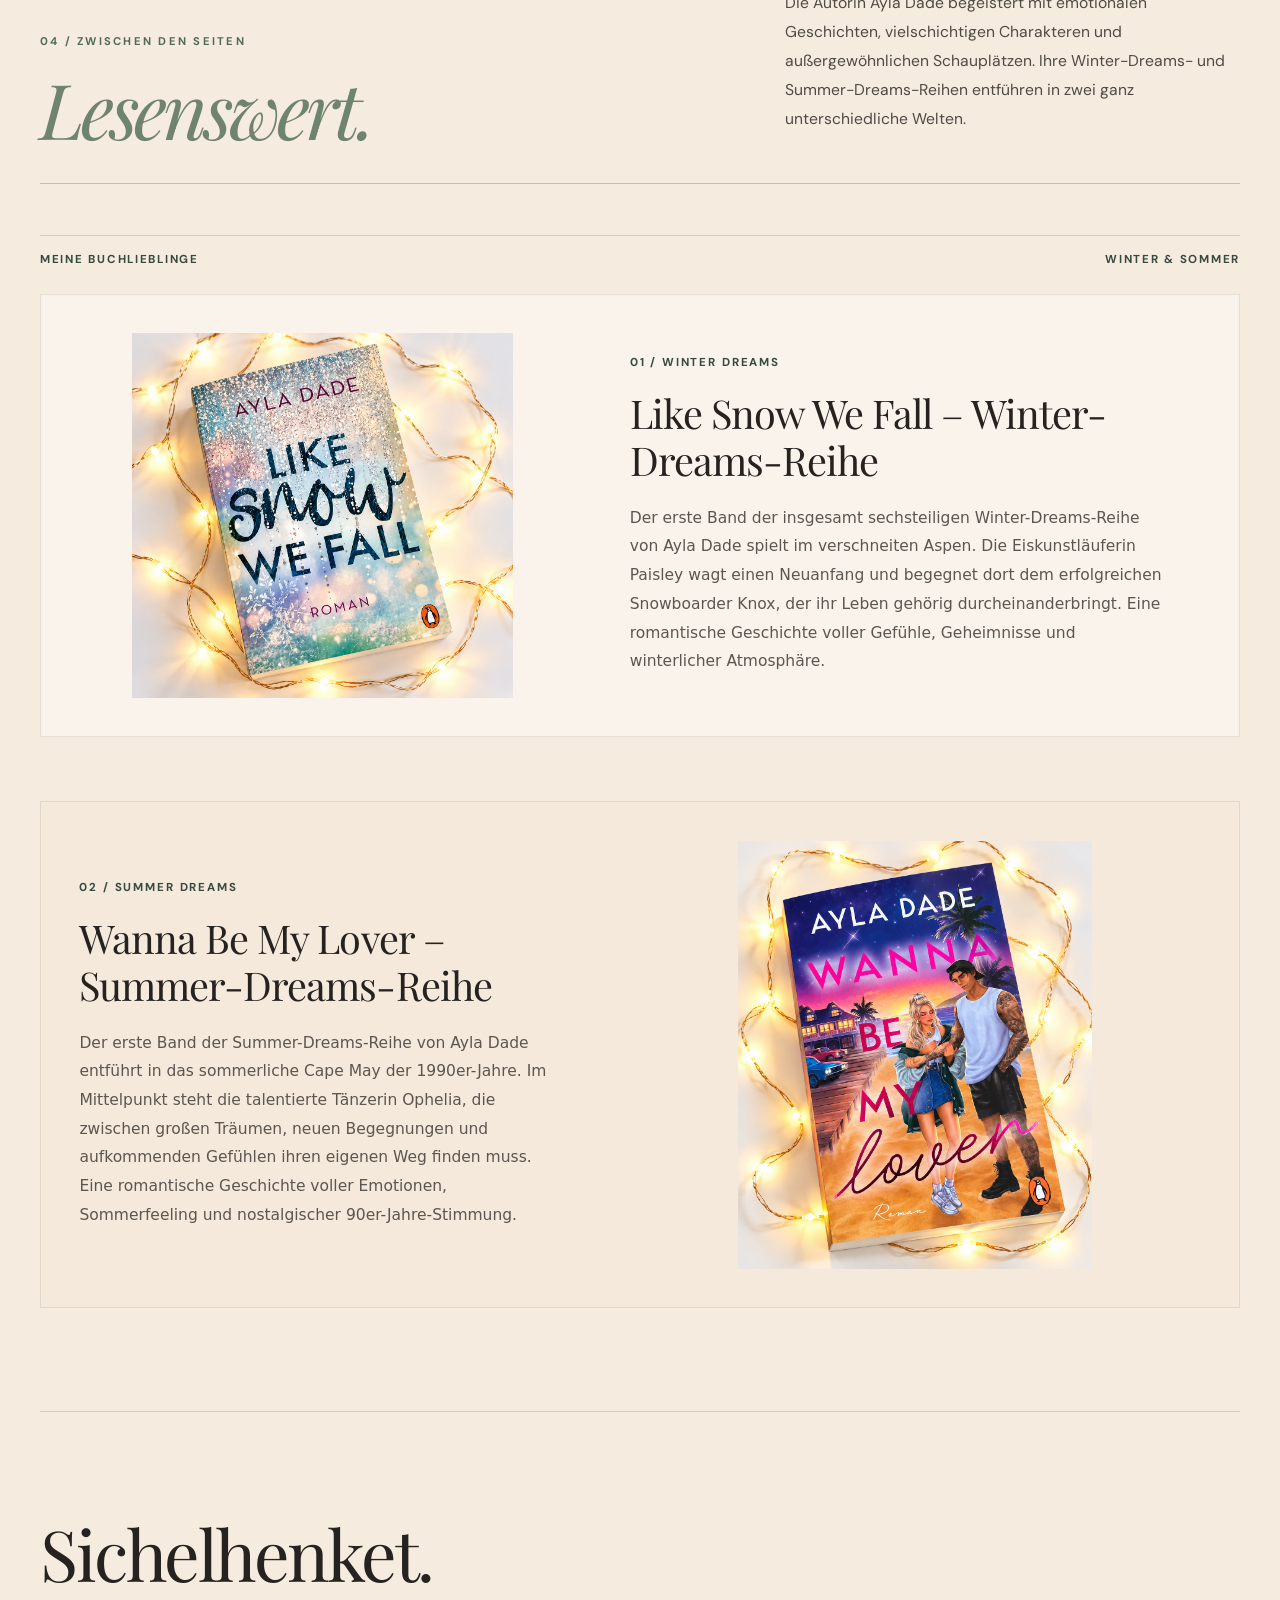
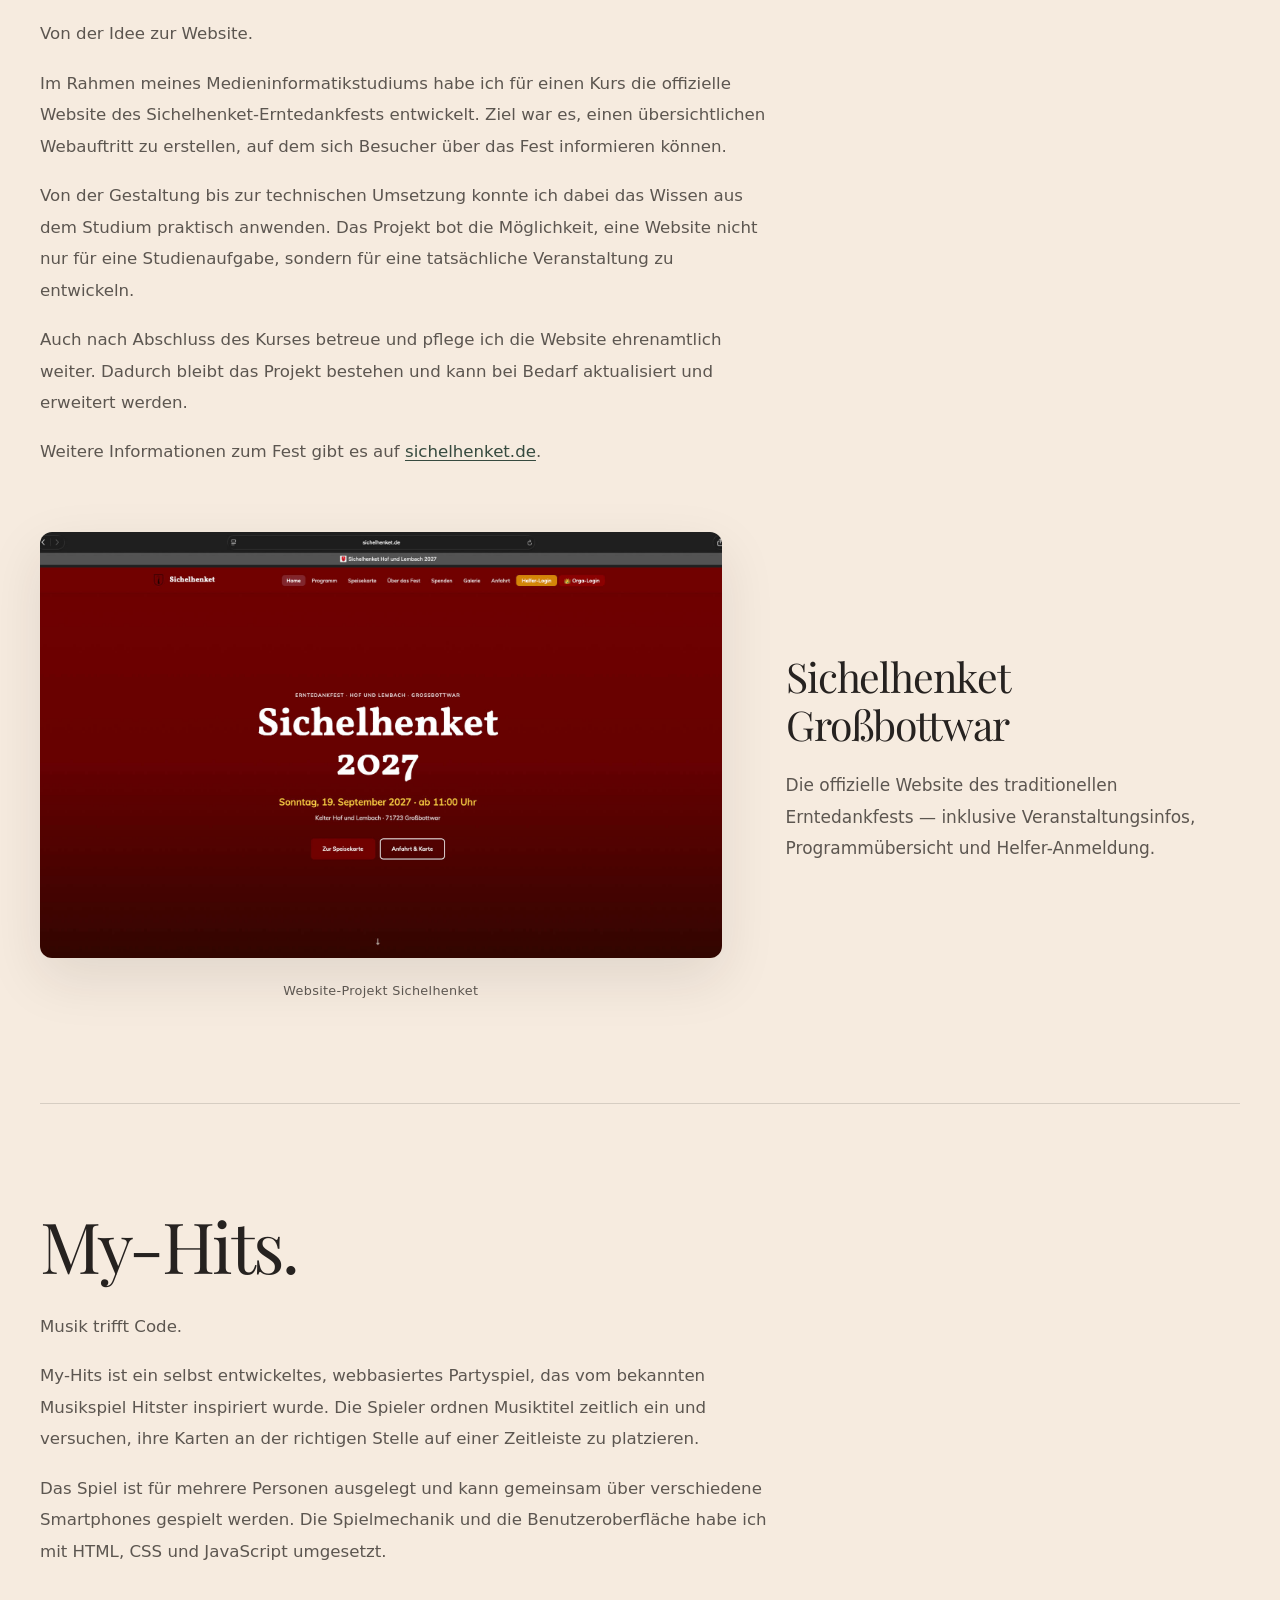
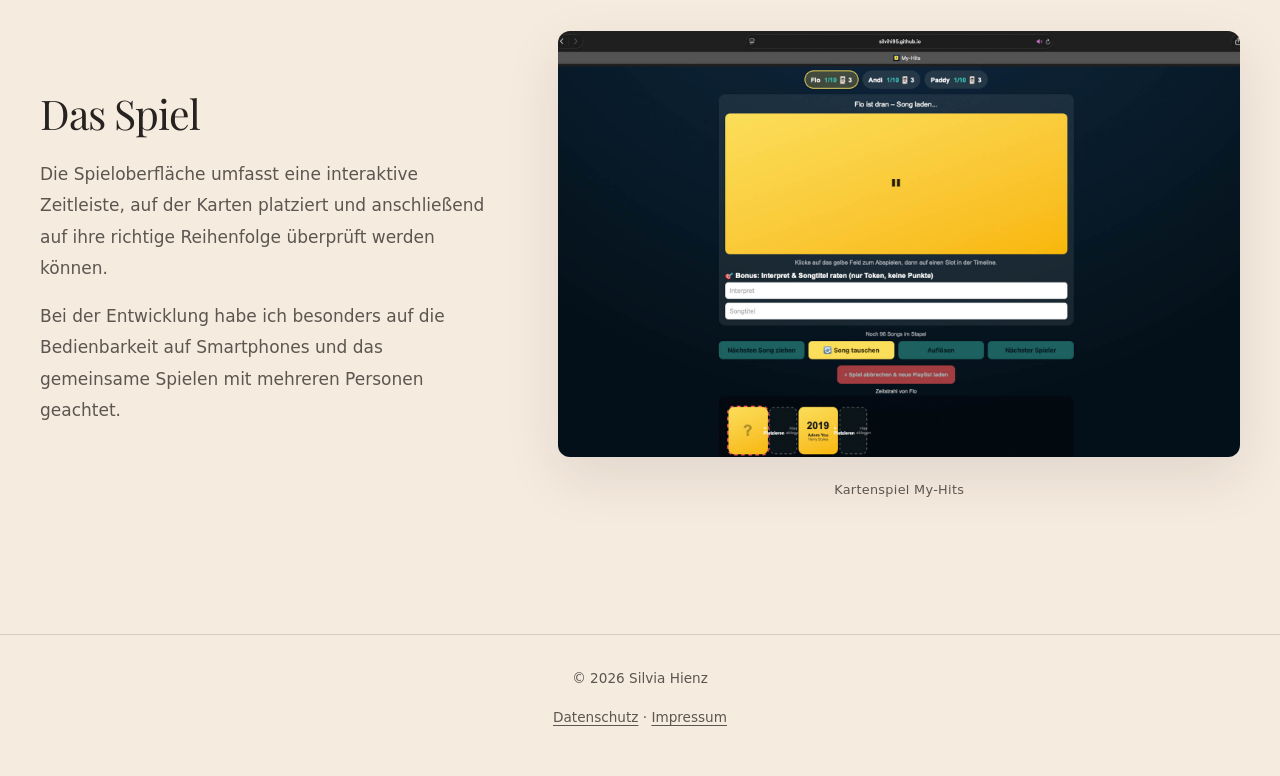
==== commit c58a8522: "feat: Portfolio fuer Phase 3 finalisiert" ====
--- a/index.html
+++ b/index.html
@@ -93,7 +93,7 @@
         </div>
       </div>
       <div class="editorial-gallery-label">Ausgewählte Landschaften</div>
-      <div class="gallery landscape-gallery" role="group" aria-label="Landschaftsfotografien">
+      <div class="gallery landscape-gallery" id="gallery-landschaft" role="group" aria-label="Landschaftsfotografien">
         <figure>
           <button class="gallery-button" type="button" aria-label="Foto vom Sonnenaufgang am Achensee vergrößern">
             <img src="images/landschaft-1.jpg"
@@ -129,41 +129,46 @@
         <figure hidden>
           <button class="gallery-button" type="button" aria-label="Foto vom Hintersee bei Sonnenaufgang vergrößern">
             <img data-src="images/landschaft-5.jpg"
-              alt="Bergsee im Morgenlicht mit rosa Himmel, golden beleuchteten Gipfeln und Spiegelungen im Wasser">
+              alt="Bergsee im Morgenlicht mit rosa Himmel, golden beleuchteten Gipfeln und Spiegelungen im Wasser"
+              width="1365" height="2048">
           </button>
           <figcaption>Morgenstimmung am Bergsee</figcaption>
         </figure>
         <figure hidden>
           <button class="gallery-button" type="button" aria-label="Foto vom Sternenhimmel vergrößern">
             <img data-src="images/landschaft-6.jpg"
-              alt="Sternenreicher Nachthimmel über einem beleuchteten Haus vor einer Bergkulisse">
+              alt="Sternenreicher Nachthimmel über einem beleuchteten Haus vor einer Bergkulisse" width="1365"
+              height="2048">
           </button>
           <figcaption>Unter dem Sternenhimmel</figcaption>
         </figure>
         <figure hidden>
           <button class="gallery-button" type="button" aria-label="Foto von Bootshäusern am See vergrößern">
             <img data-src="images/landschaft-7.jpg"
-              alt="Zwei dunkle hölzerne Bootshäuser am See mit orangefarbenem Herbstwald im Hintergrund">
+              alt="Zwei dunkle hölzerne Bootshäuser am See mit orangefarbenem Herbstwald im Hintergrund" width="1365"
+              height="2048">
           </button>
           <figcaption>Herbstfarben am See</figcaption>
         </figure>
         <figure hidden>
           <button class="gallery-button" type="button" aria-label="Foto vom Wasserfall vergrößern">
             <img data-src="images/landschaft-8.jpg"
-              alt="Wasserfall zwischen moosbewachsenen Felsen und grünen Pflanzen im Sonnenlicht">
+              alt="Wasserfall zwischen moosbewachsenen Felsen und grünen Pflanzen im Sonnenlicht" width="1365"
+              height="2048">
           </button>
           <figcaption>Zwischen Felsen und Wasser</figcaption>
         </figure>
         <figure hidden>
           <button class="gallery-button" type="button" aria-label="Foto von Bergen im Abendlicht vergrößern">
             <img data-src="images/landschaft-9.jpg"
-              alt="Verschneite Berglandschaft mit goldenen Gräsern im Vordergrund und warmem Abendlicht">
+              alt="Verschneite Berglandschaft mit goldenen Gräsern im Vordergrund und warmem Abendlicht" width="1365"
+              height="2048">
           </button>
           <figcaption>Goldenes Licht in den Bergen</figcaption>
         </figure>
       </div>
-      <button class="gallery-more-button" type="button" aria-label="Weitere Landschaftsfotografien ansehen">Mehr
-        anzeigen</button>
+      <button class="gallery-more-button" type="button" aria-controls="gallery-landschaft" aria-expanded="false"
+        aria-label="Weitere Landschaftsfotografien anzeigen">Mehr anzeigen</button>
     </section>
 
     <!-- Nebengewerbe: Shootings -->
@@ -249,7 +254,7 @@
             </p>
           </div>
           <div class="travel-gallery-wrapper">
-            <div class="gallery travel-gallery" role="group" aria-label="Bilder aus Rovaniemi">
+            <div class="gallery travel-gallery" id="gallery-lappland" role="group" aria-label="Bilder aus Rovaniemi">
               <figure>
                 <button class="gallery-button" type="button"
                   aria-label="Foto von der gemütlichen Feuerstelle vergrößern">
@@ -280,27 +285,30 @@
                 <button class="gallery-button" type="button"
                   aria-label="Foto einer Feuerstelle im verschneiten Wald vergrößern">
                   <img data-src="images/reise-lappland-4.jpg"
-                    alt="Brennendes Feuer vor einer rustikalen Holzhütte in einem leicht verschneiten Nadelwald">
+                    alt="Brennendes Feuer vor einer rustikalen Holzhütte in einem leicht verschneiten Nadelwald"
+                    width="1369" height="2048">
                 </button>
                 <figcaption>Wärme mitten im Winterwald</figcaption>
               </figure>
               <figure hidden>
                 <button class="gallery-button" type="button" aria-label="Foto einer verschneiten Holzbrücke vergrößern">
                   <img data-src="images/reise-lappland-5.jpg"
-                    alt="Schneebedeckte Holzbrücke führt durch einen winterlichen Wald mit Birken und Nadelbäumen">
+                    alt="Schneebedeckte Holzbrücke führt durch einen winterlichen Wald mit Birken und Nadelbäumen"
+                    width="1369" height="2048">
                 </button>
                 <figcaption>Stille Wege durch Lappland</figcaption>
               </figure>
               <figure hidden>
                 <button class="gallery-button" type="button" aria-label="Foto der Nordlichter vergrößern">
                   <img data-src="images/reise-lappland-6.jpg"
-                    alt="Grüne Nordlichter ziehen über den sternenklaren Nachthimmel oberhalb dunkler Baumkronen">
+                    alt="Grüne Nordlichter ziehen über den sternenklaren Nachthimmel oberhalb dunkler Baumkronen"
+                    width="1369" height="2048">
                 </button>
                 <figcaption>Nordlichter über Lappland</figcaption>
               </figure>
             </div>
-            <button class="gallery-more-button" type="button" aria-label="Weitere Lappland-Fotografien ansehen">Mehr
-              anzeigen</button>
+            <button class="gallery-more-button" type="button" aria-controls="gallery-lappland" aria-expanded="false"
+              aria-label="Weitere Lappland-Fotografien anzeigen">Mehr anzeigen</button>
           </div>
         </article>
 
@@ -328,7 +336,7 @@
             </p>
           </div>
           <div class="travel-gallery-wrapper">
-            <div class="gallery travel-gallery" role="group" aria-label="Bilder aus Island">
+            <div class="gallery travel-gallery" id="gallery-island" role="group" aria-label="Bilder aus Island">
               <figure>
                 <button class="gallery-button" type="button" aria-label="Foto von Gullfoss vergrößern">
                   <img src="images/reise-island-1.jpg"
@@ -356,27 +364,30 @@
               <figure hidden>
                 <button class="gallery-button" type="button" aria-label="Foto eines Wasserfalls in Island vergrößern">
                   <img data-src="images/reise-island-4.jpg"
-                    alt="Breiter Wasserfall mit mehreren Wasserläufen, die über dunkle Felsen in einen Fluss stürzen">
+                    alt="Breiter Wasserfall mit mehreren Wasserläufen, die über dunkle Felsen in einen Fluss stürzen"
+                    width="2048" height="1234">
                 </button>
                 <figcaption>Wasserfall in Islands grüner Landschaft</figcaption>
               </figure>
               <figure hidden>
                 <button class="gallery-button" type="button" aria-label="Foto eines Vulkankraters mit See vergrößern">
                   <img data-src="images/reise-island-5.jpg"
-                    alt="Türkisblauer Kratersee, umgeben von steilen rotbraunen Vulkanhängen unter blauem Himmel">
+                    alt="Türkisblauer Kratersee, umgeben von steilen rotbraunen Vulkanhängen unter blauem Himmel"
+                    width="2048" height="1425">
                 </button>
                 <figcaption>Vulkankrater Kerið</figcaption>
               </figure>
               <figure hidden>
                 <button class="gallery-button" type="button" aria-label="Foto von Islandpferden vergrößern">
                   <img data-src="images/reise-island-6.jpg"
-                    alt="Mehrere zottelige Islandpferde stehen auf steinigem Boden vor einer weiten Landschaft">
+                    alt="Mehrere zottelige Islandpferde stehen auf steinigem Boden vor einer weiten Landschaft"
+                    width="1365" height="2048">
                 </button>
                 <figcaption>Islandpferde in der weiten Landschaft</figcaption>
               </figure>
             </div>
-            <button class="gallery-more-button" type="button" aria-label="Weitere Island-Fotografien ansehen">Mehr
-              anzeigen</button>
+            <button class="gallery-more-button" type="button" aria-controls="gallery-island" aria-expanded="false"
+              aria-label="Weitere Island-Fotografien anzeigen">Mehr anzeigen</button>
           </div>
         </article>
 
@@ -404,7 +415,7 @@
             </p>
           </div>
           <div class="travel-gallery-wrapper">
-            <div class="gallery travel-gallery" role="group" aria-label="Bilder aus Südtirol">
+            <div class="gallery travel-gallery" id="gallery-suedtirol" role="group" aria-label="Bilder aus Südtirol">
 
               <figure>
                 <button class="gallery-button" type="button" aria-label="Foto vom Kronplatz vergrößern">
@@ -434,7 +445,8 @@
               <figure hidden>
                 <button class="gallery-button" type="button" aria-label="Foto eines Bergsees in Südtirol vergrößern">
                   <img data-src="images/reise-suedtirol-4.jpg"
-                    alt="Verschneite Berggipfel über einem ruhigen See, eingerahmt von Nadelbäumen">
+                    alt="Verschneite Berggipfel über einem ruhigen See, eingerahmt von Nadelbäumen" width="1366"
+                    height="2048">
                 </button>
                 <figcaption>Winterliche Bergkulisse am See</figcaption>
               </figure>
@@ -442,20 +454,22 @@
                 <button class="gallery-button" type="button"
                   aria-label="Foto eines verschneiten Bergpanoramas vergrößern">
                   <img data-src="images/reise-suedtirol-5.jpg"
-                    alt="Schneebedeckte Berggipfel mit sonnigen Hängen und dunklen Nadelwäldern">
+                    alt="Schneebedeckte Berggipfel mit sonnigen Hängen und dunklen Nadelwäldern" width="1365"
+                    height="2048">
                 </button>
                 <figcaption>Schneebedeckte Gipfel im Sonnenlicht</figcaption>
               </figure>
               <figure hidden>
                 <button class="gallery-button" type="button" aria-label="Makrofoto von Eiskristallen vergrößern">
                   <img data-src="images/reise-suedtirol-6.jpg"
-                    alt="Makroaufnahme von Eiskristallen mit feinen Strukturen in bläulichen Farbtönen">
+                    alt="Makroaufnahme von Eiskristallen mit feinen Strukturen in bläulichen Farbtönen" width="1365"
+                    height="2048">
                 </button>
                 <figcaption>Makroaufnahme von Eiskristallen</figcaption>
               </figure>
             </div>
-            <button class="gallery-more-button" type="button" aria-label="Weitere Südtirol-Fotografien ansehen">Mehr
-              anzeigen</button>
+            <button class="gallery-more-button" type="button" aria-controls="gallery-suedtirol" aria-expanded="false"
+              aria-label="Weitere Südtirol-Fotografien anzeigen">Mehr anzeigen</button>
           </div>
         </article>
       </div>
@@ -484,7 +498,8 @@
         <figure class="reading-book reading-book-winter">
           <button class="gallery-button reading-book-cover" type="button" aria-label="Like Snow We Fall vergrößern">
             <img src="images/buch-like-snow-we-fall.png"
-              alt="Like Snow We Fall von Ayla Dade mit warmer Lichterkette auf weißem Hintergrund" loading="lazy">
+              alt="Like Snow We Fall von Ayla Dade mit warmer Lichterkette auf weißem Hintergrund" width="1283"
+              height="1226" loading="lazy">
           </button>
           <figcaption>
             <span class="reading-book-label">01 / Winter Dreams</span>
@@ -500,7 +515,8 @@
         <figure class="reading-book reading-book-summer">
           <button class="gallery-button reading-book-cover" type="button" aria-label="Wanna Be My Lover vergrößern">
             <img src="images/buch-wanna-be-my-lover.png"
-              alt="Wanna Be My Lover von Ayla Dade mit warmer Lichterkette auf weißem Hintergrund" loading="lazy">
+              alt="Wanna Be My Lover von Ayla Dade mit warmer Lichterkette auf weißem Hintergrund" width="1141"
+              height="1379" loading="lazy">
           </button>
           <figcaption>
             <span class="reading-book-label">02 / Summer Dreams</span>
@@ -584,13 +600,12 @@
         <div>
           <h3>Das Spiel</h3>
           <p>
-            My-Hits ist ein selbst entwickeltes, webbasiertes Partyspiel, das vom bekannten Musikspiel Hitster
-            inspiriert wurde. Die Spieler ordnen Musiktitel zeitlich ein und versuchen, ihre Karten an der richtigen
-            Stelle auf einer Zeitleiste zu platzieren.
+            Die Spieloberfläche umfasst eine interaktive Zeitleiste, auf der Karten platziert und
+            anschließend auf ihre richtige Reihenfolge überprüft werden können.
           </p>
           <p>
-            Das Spiel ist für mehrere Personen ausgelegt und kann gemeinsam über verschiedene Smartphones gespielt
-            werden. Die Spielmechanik und die Benutzeroberfläche habe ich mit HTML, CSS und JavaScript umgesetzt.
+            Bei der Entwicklung habe ich besonders auf die Bedienbarkeit auf Smartphones und das
+            gemeinsame Spielen mit mehreren Personen geachtet.
           </p>
         </div>
       </article>
@@ -607,12 +622,12 @@
   <button class="back-to-top" id="backToTop" type="button" aria-label="Nach oben scrollen">↑</button>
 
   <!-- Lightbox -->
-  <dialog class="lightbox" id="lightbox" aria-label="Fotogalerie – vergrößerte Ansicht">
+  <dialog class="lightbox" id="lightbox" aria-label="Fotogalerie – vergrößerte Ansicht" aria-modal="true">
     <div class="lightbox-content">
       <button class="lightbox-close" type="button" aria-label="Bildansicht schließen">×</button>
       <button class="lightbox-prev" type="button" aria-label="Vorheriges Bild">‹</button>
       <figure>
-        <img id="lightboxImage" src="images/portrait.jpg" alt="">
+        <img id="lightboxImage" src="images/portrait.jpg" alt="" width="1558" height="2048">
         <figcaption id="lightboxCaption"></figcaption>
       </figure>
       <button class="lightbox-next" type="button" aria-label="Nächstes Bild">›</button>
--- a/css/style.css
+++ b/css/style.css
@@ -803,6 +803,26 @@
   }
 }
 
+/* Phase 3: Zusätzliche Landschaftsfotos im bestehenden Magazinraster */
+@media (min-width: 40rem) {
+  .landscape-gallery > figure:nth-child(n + 5) {
+    grid-row: auto;
+    min-height: 0;
+    aspect-ratio: 4 / 3;
+  }
+
+  .landscape-gallery > figure:nth-child(5),
+  .landscape-gallery > figure:nth-child(6),
+  .landscape-gallery > figure:nth-child(7) {
+    grid-column: span 4;
+  }
+
+  .landscape-gallery > figure:nth-child(8),
+  .landscape-gallery > figure:nth-child(9) {
+    grid-column: span 6;
+  }
+}
+
 /* Nebengewerbe (Shootings) */
 
 .business-gallery {
@@ -1031,6 +1051,22 @@
       font-size: 0.7rem;
     }
   }
+}
+
+/* Phase 3: Zusätzliche Reisebilder einheitlich darstellen */
+.travel-editorial-item .travel-gallery > figure:nth-child(n + 4) {
+  min-width: 0;
+}
+
+.travel-editorial-item .travel-gallery > figure:nth-child(n + 4) .gallery-button {
+  aspect-ratio: 4 / 3;
+}
+
+.travel-editorial-item .travel-gallery > figure:nth-child(n + 4) img {
+  width: 100%;
+  height: 100%;
+  aspect-ratio: 4 / 3;
+  object-fit: cover;
 }
 
 /* Lesen (Buchempfehlungen) */
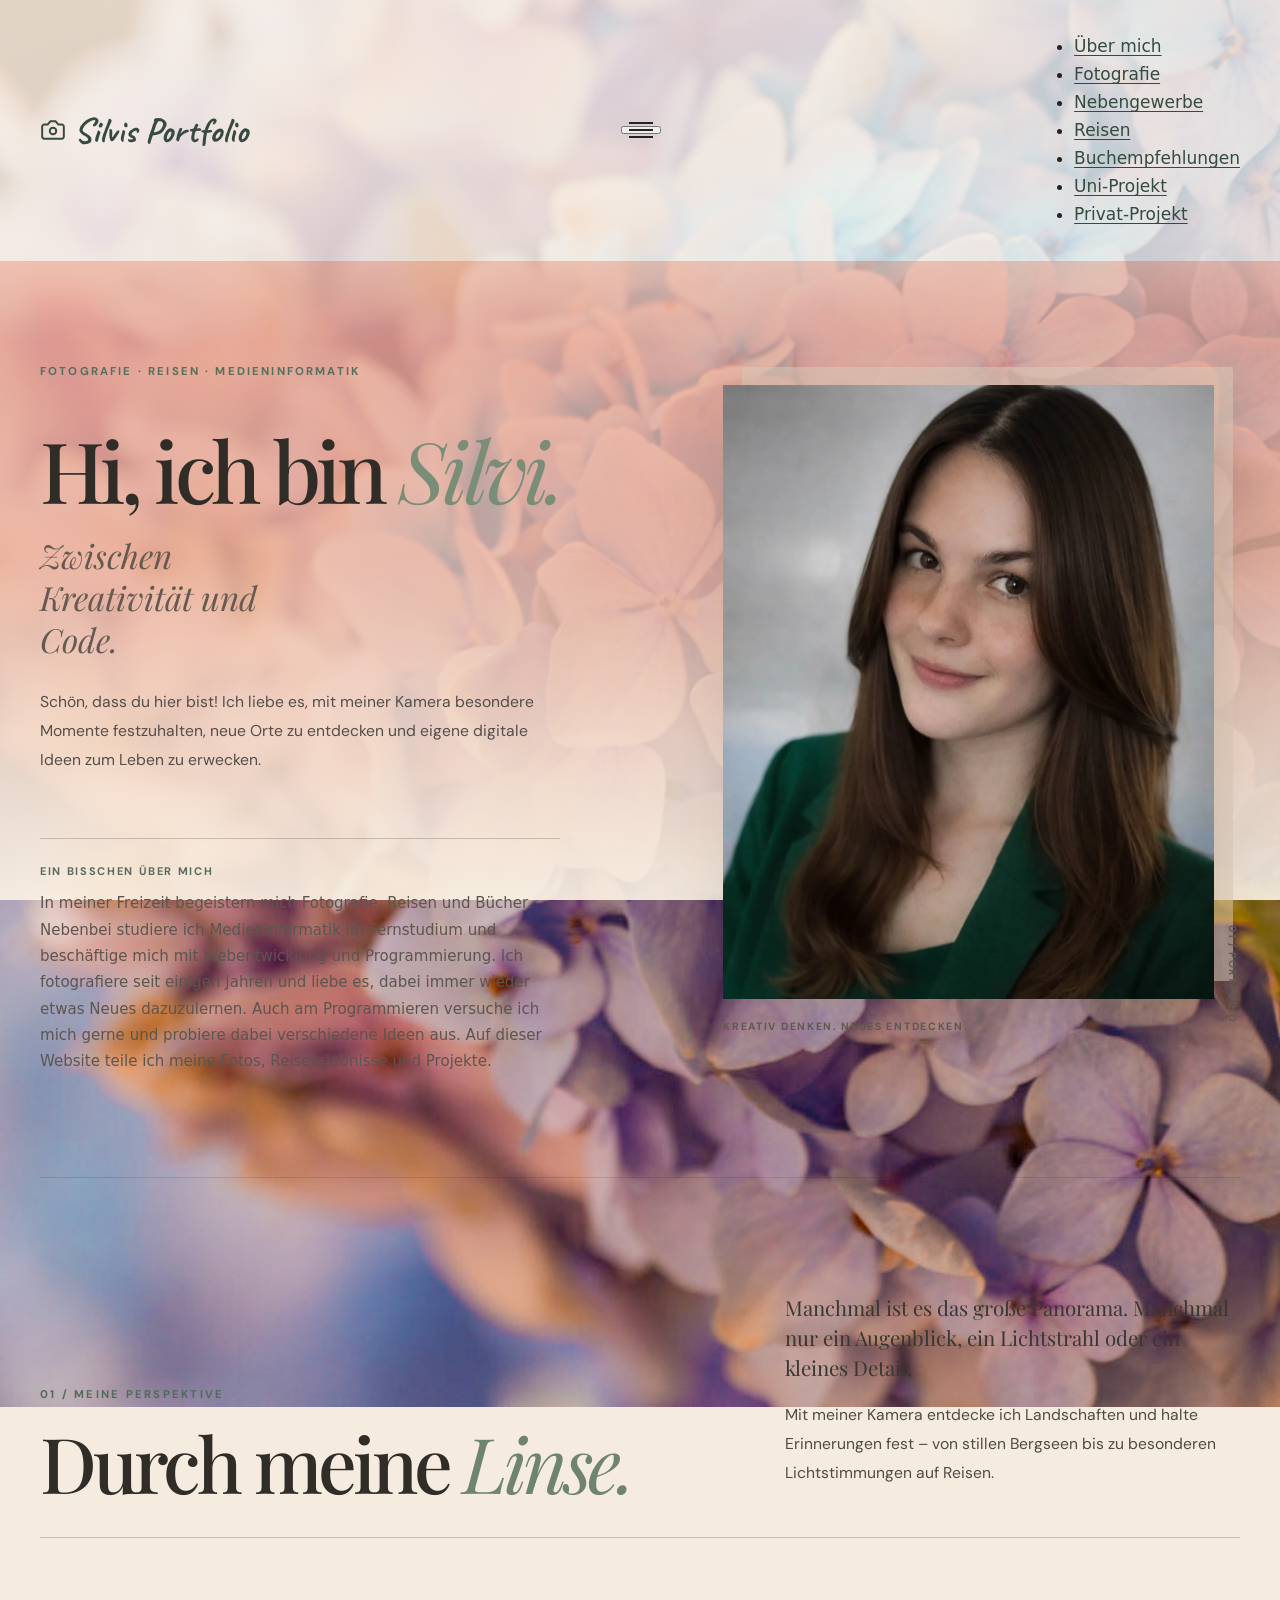
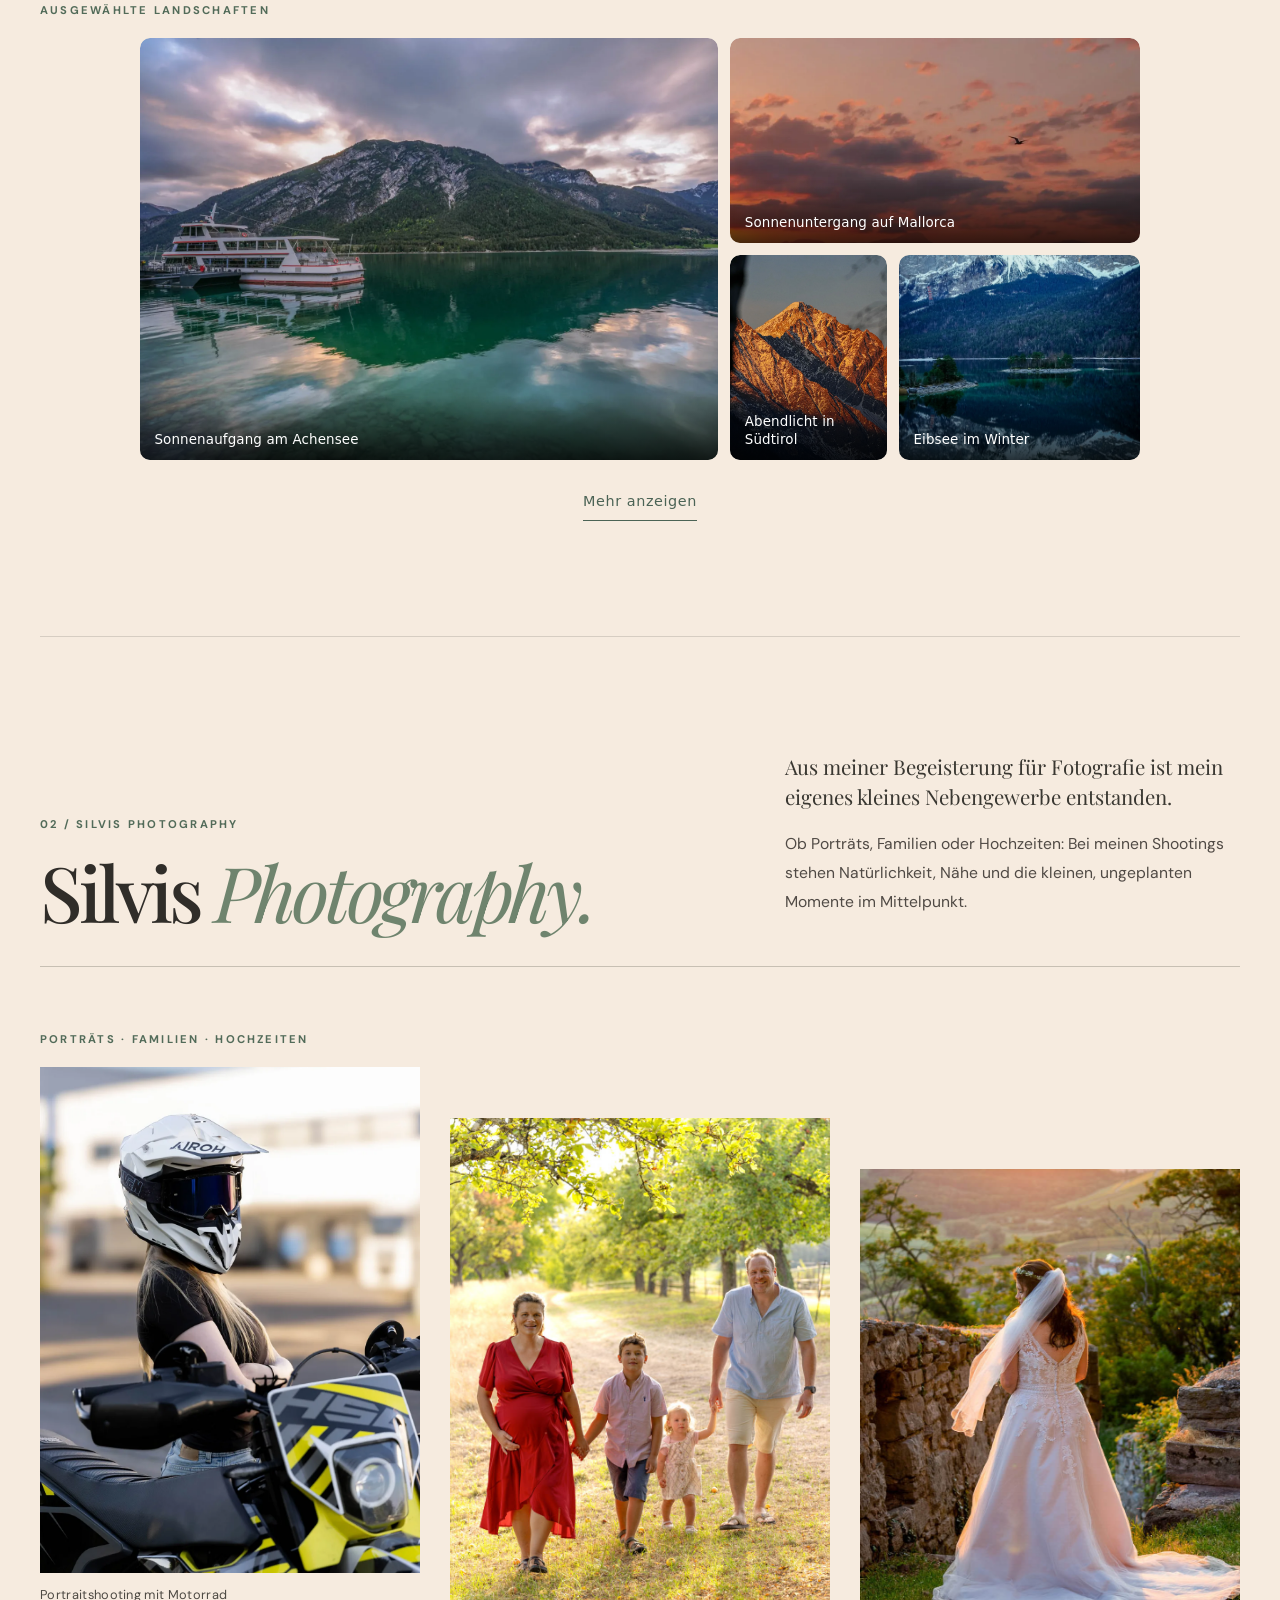
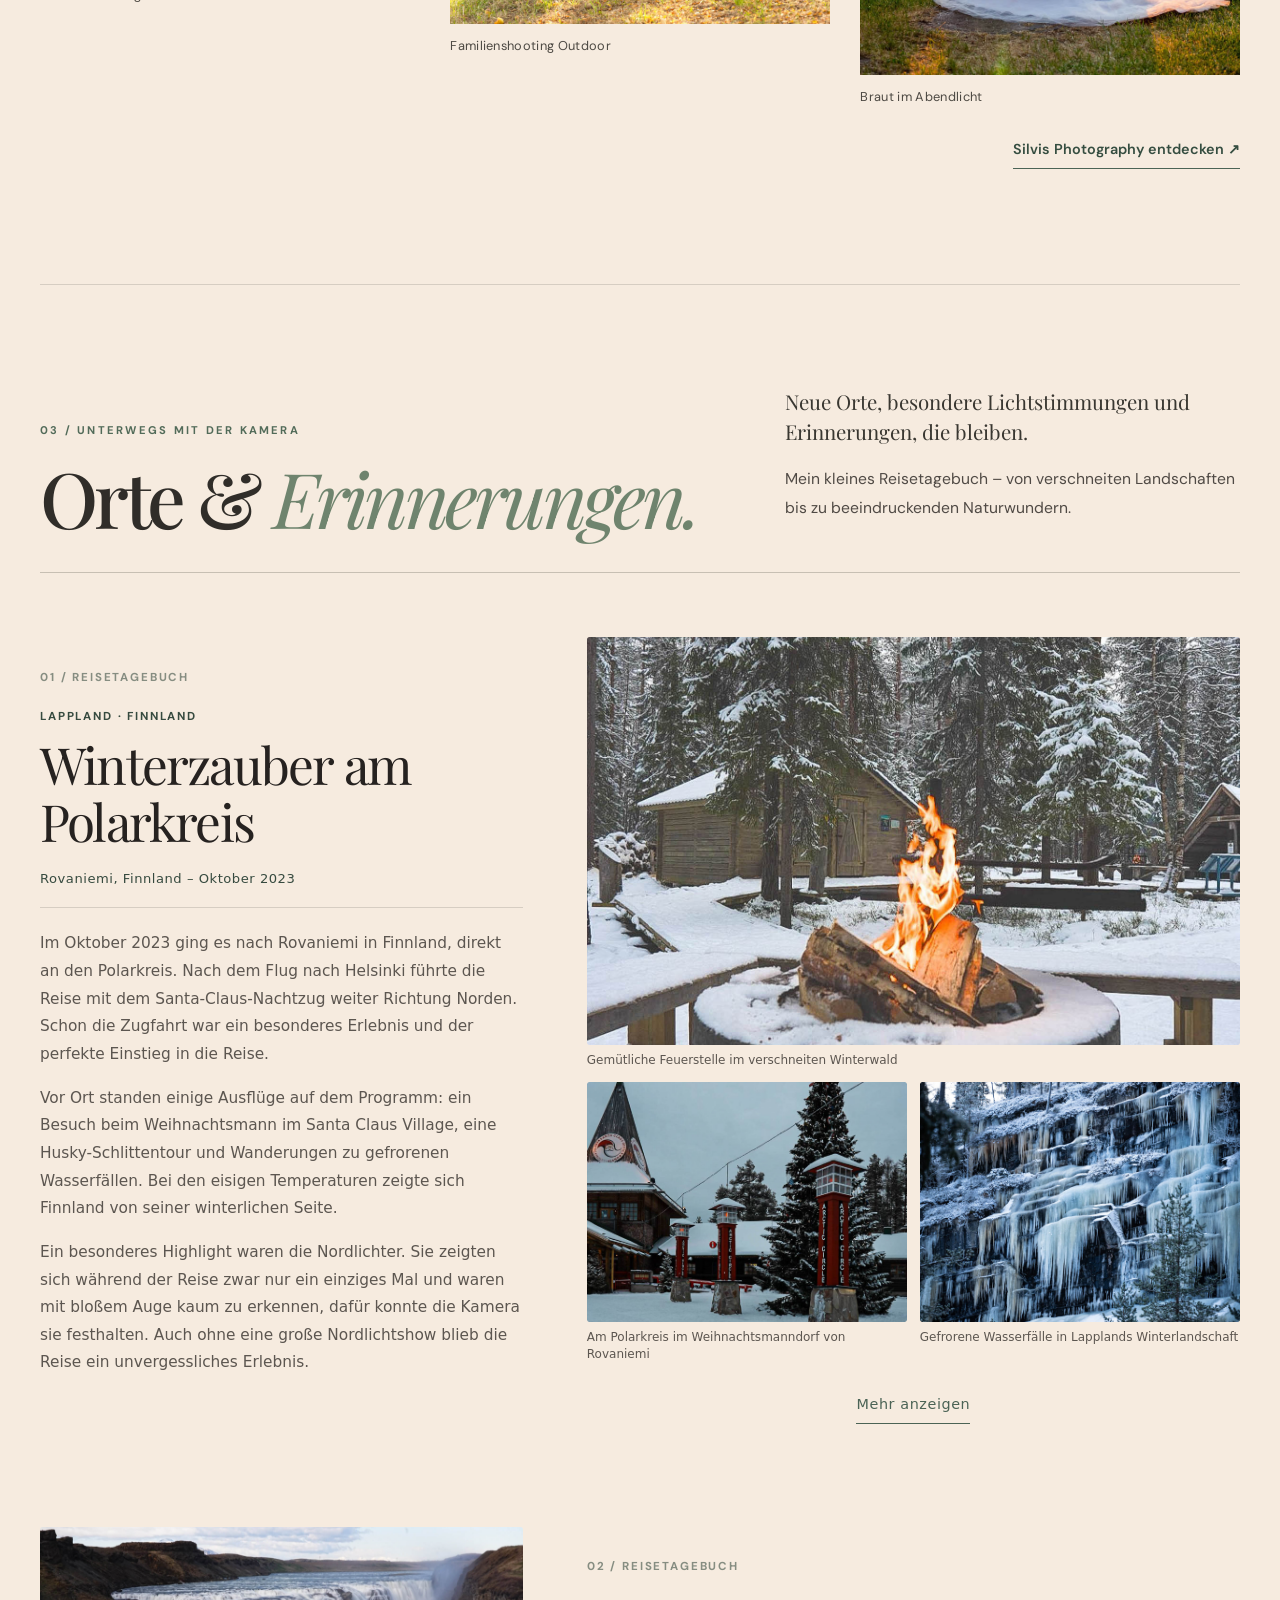
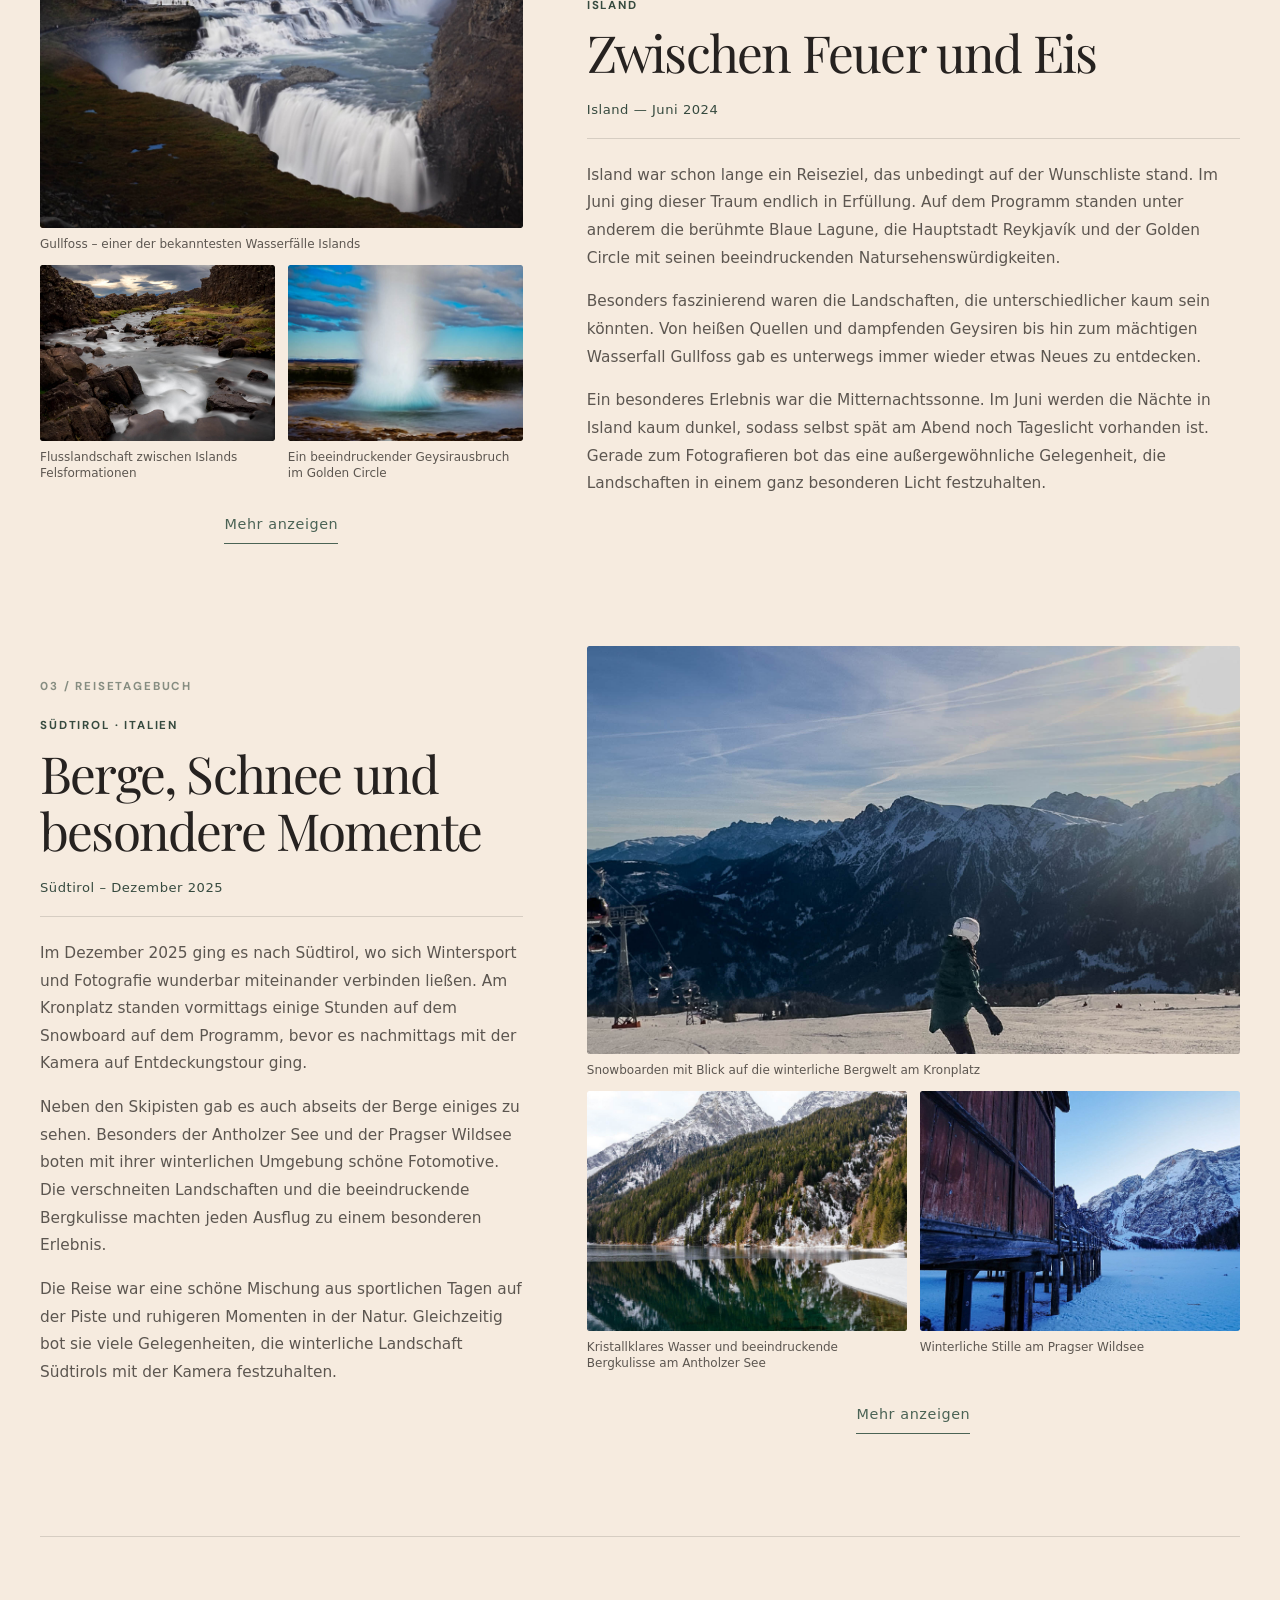
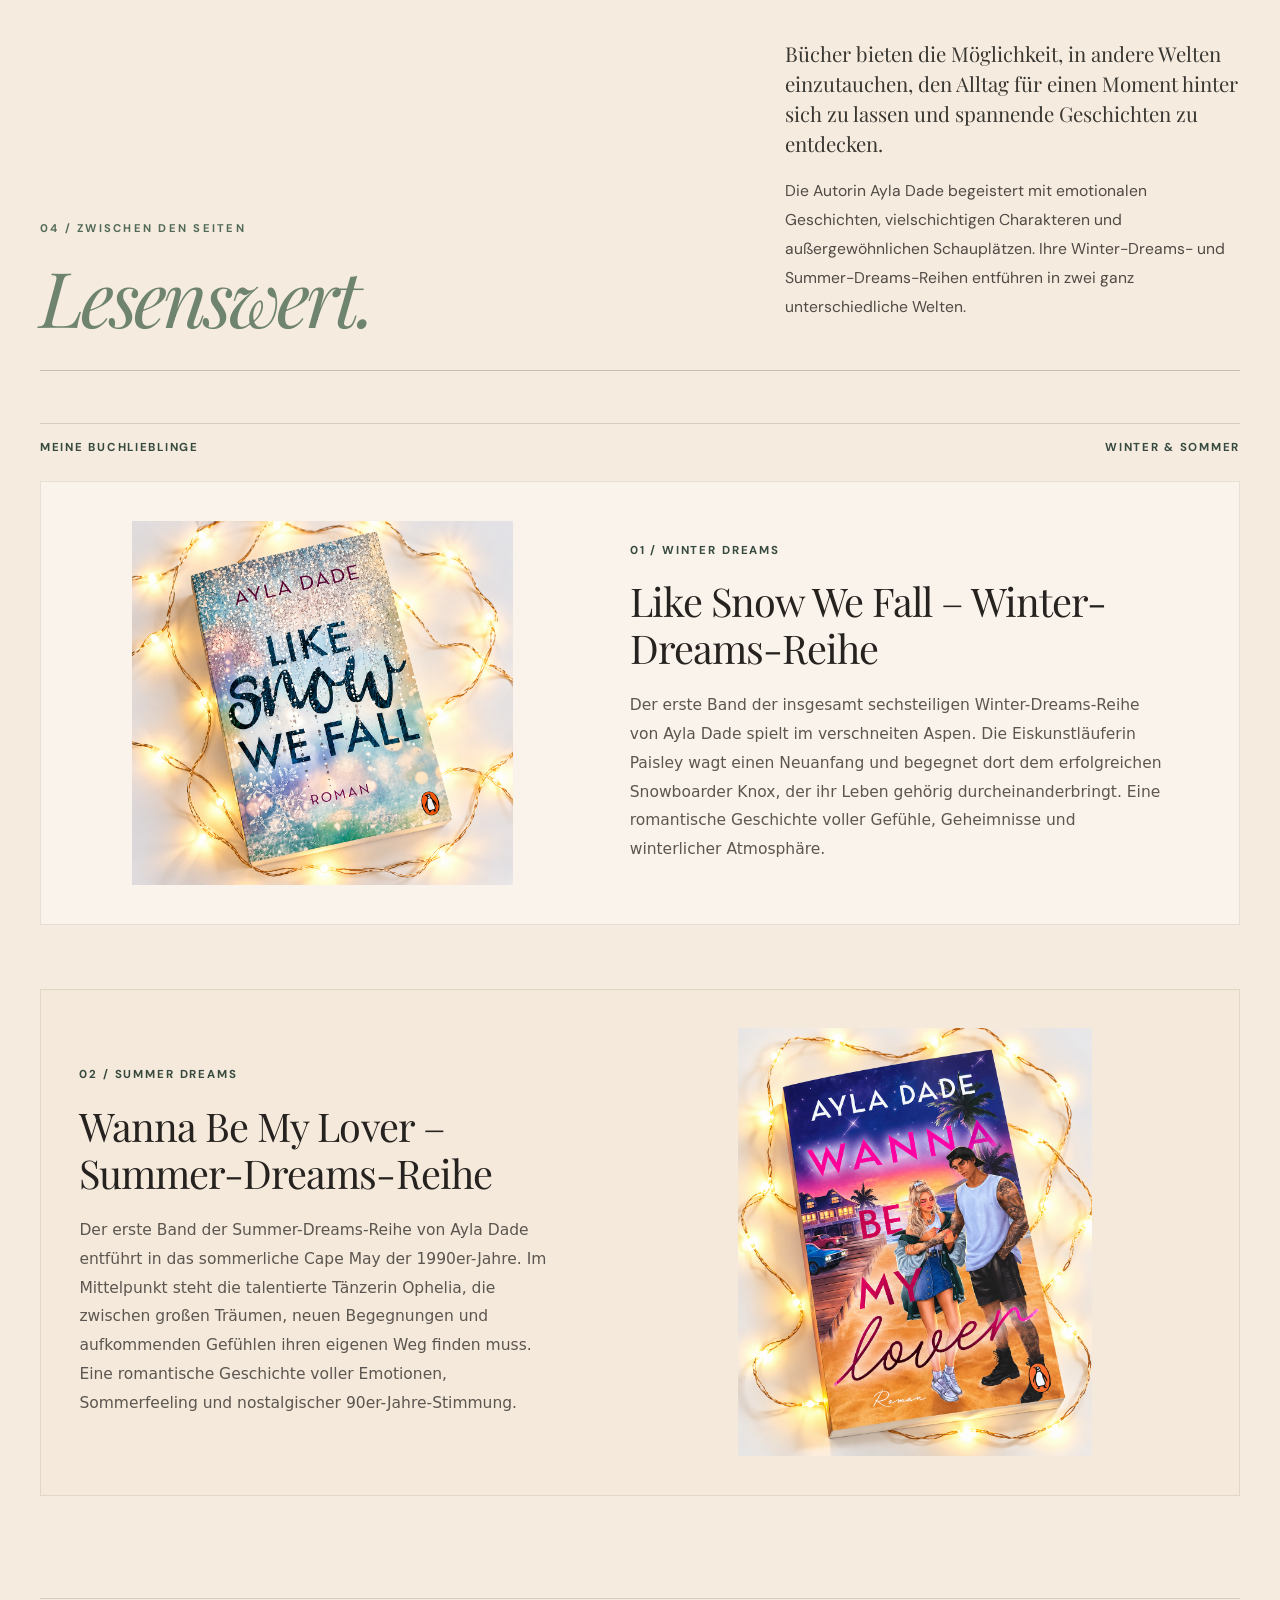
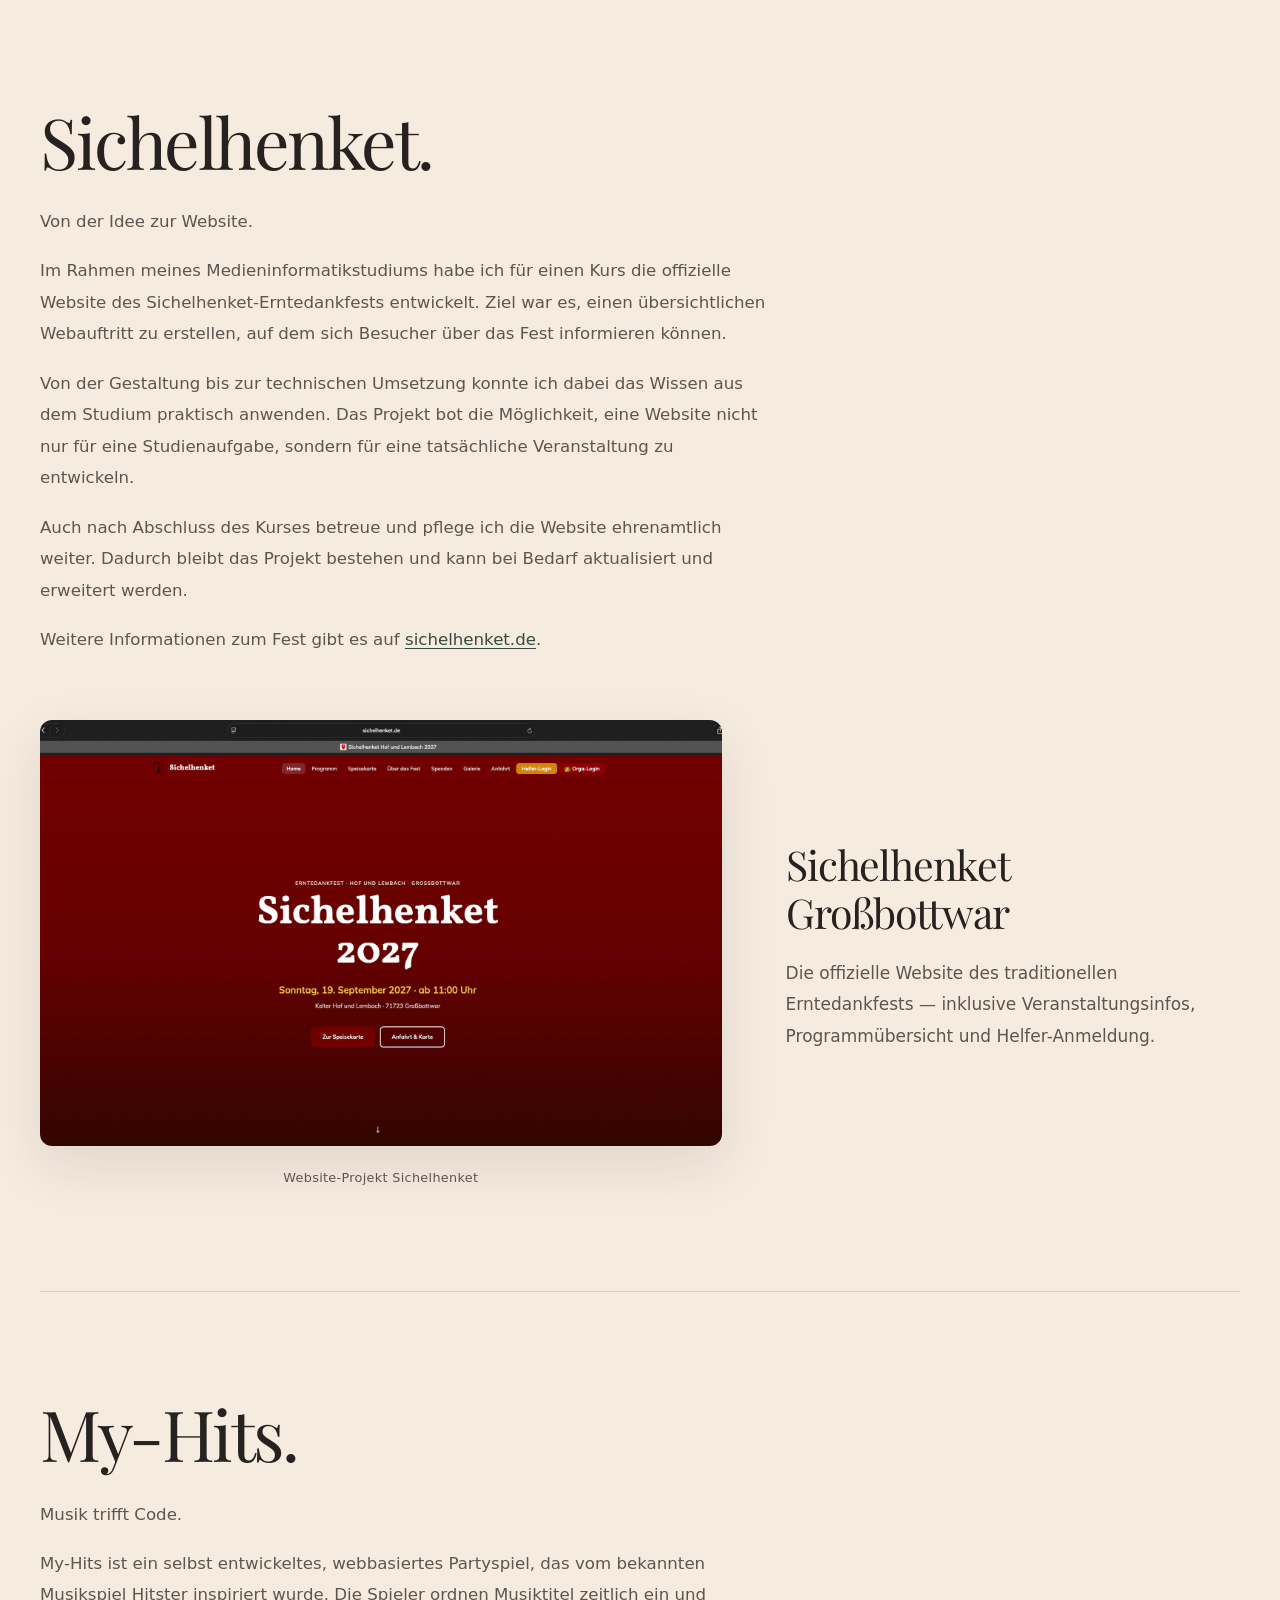
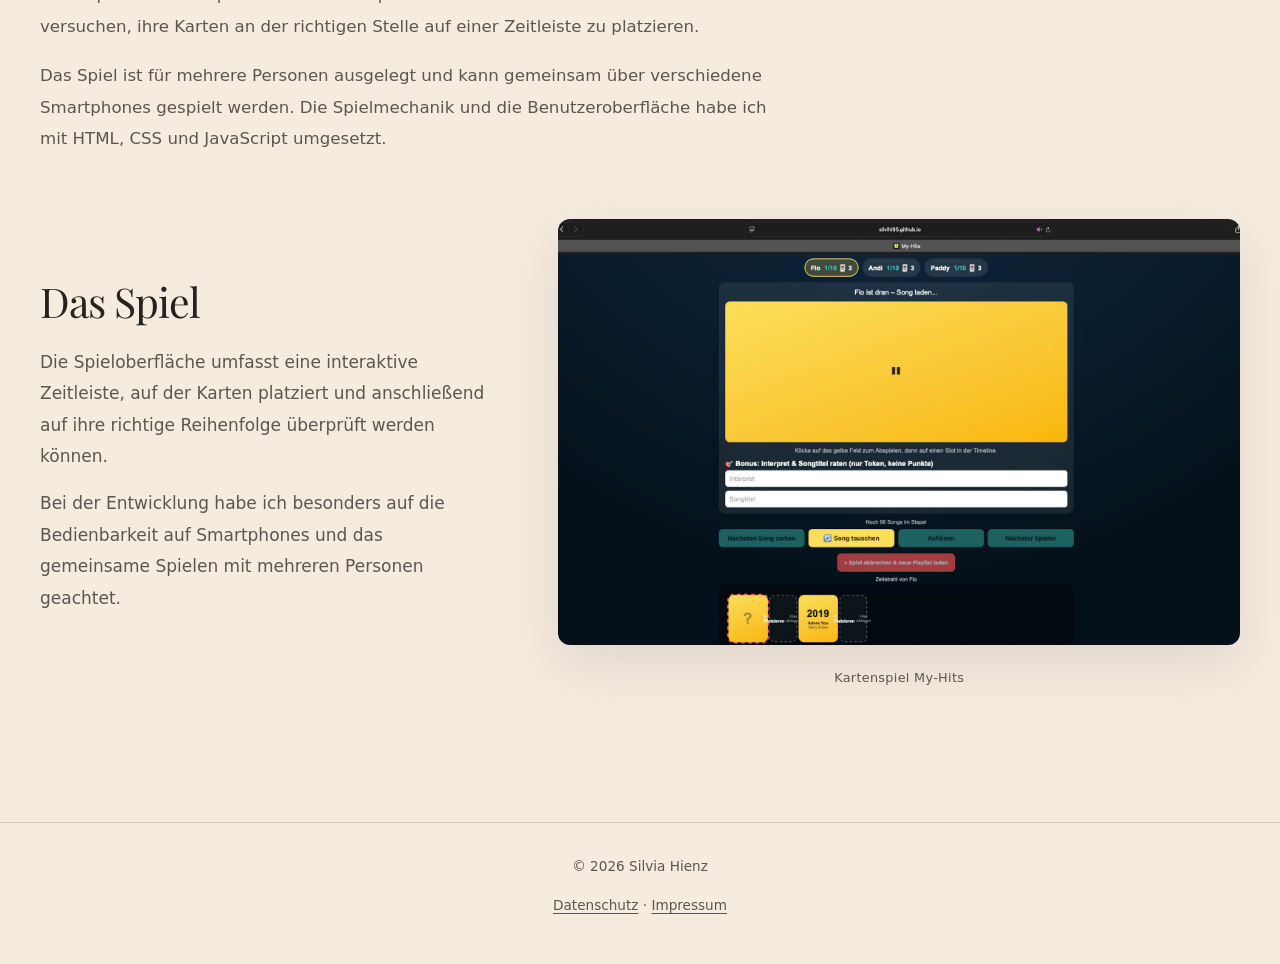
==== commit f7972e39: "feat(nav): Navigation angepasst" ====
--- a/index.html
+++ b/index.html
@@ -28,11 +28,11 @@
         </svg>
         <span>Silvis Portfolio</span>
       </a>
-      <button class="nav-toggle" id="navToggle" type="button" aria-controls="mainNav" aria-expanded="false"
+      <button class="navigation-toggle" id="navigationToggle" type="button" aria-controls="mainnavigation" aria-expanded="false"
         aria-label="Menü öffnen">
         <span class="hamburger"></span>
       </button>
-      <nav class="main-nav" id="mainNav" aria-label="Hauptnavigation">
+      <navigation class="main-navigation" id="mainnavigation" aria-label="Hauptnavigationigation">
         <ul>
           <li><a href="#hero">Über mich</a></li>
           <li><a href="#fotografie">Fotografie</a></li>
@@ -42,7 +42,7 @@
           <li><a href="#uniprojekt">Uni-Projekt</a></li>
           <li><a href="#privatprojekt">Privat-Projekt</a></li>
         </ul>
-      </nav>
+      </navigation>
     </div>
   </header>
 
--- a/css/style.css
+++ b/css/style.css
@@ -805,20 +805,20 @@
 
 /* Phase 3: Zusätzliche Landschaftsfotos im bestehenden Magazinraster */
 @media (min-width: 40rem) {
-  .landscape-gallery > figure:nth-child(n + 5) {
+  .landscape-gallery>figure:nth-child(n + 5) {
     grid-row: auto;
     min-height: 0;
     aspect-ratio: 4 / 3;
   }
 
-  .landscape-gallery > figure:nth-child(5),
-  .landscape-gallery > figure:nth-child(6),
-  .landscape-gallery > figure:nth-child(7) {
+  .landscape-gallery>figure:nth-child(5),
+  .landscape-gallery>figure:nth-child(6),
+  .landscape-gallery>figure:nth-child(7) {
     grid-column: span 4;
   }
 
-  .landscape-gallery > figure:nth-child(8),
-  .landscape-gallery > figure:nth-child(9) {
+  .landscape-gallery>figure:nth-child(8),
+  .landscape-gallery>figure:nth-child(9) {
     grid-column: span 6;
   }
 }
@@ -1054,15 +1054,15 @@
 }
 
 /* Phase 3: Zusätzliche Reisebilder einheitlich darstellen */
-.travel-editorial-item .travel-gallery > figure:nth-child(n + 4) {
+.travel-editorial-item .travel-gallery>figure:nth-child(n + 4) {
   min-width: 0;
 }
 
-.travel-editorial-item .travel-gallery > figure:nth-child(n + 4) .gallery-button {
+.travel-editorial-item .travel-gallery>figure:nth-child(n + 4) .gallery-button {
   aspect-ratio: 4 / 3;
 }
 
-.travel-editorial-item .travel-gallery > figure:nth-child(n + 4) img {
+.travel-editorial-item .travel-gallery>figure:nth-child(n + 4) img {
   width: 100%;
   height: 100%;
   aspect-ratio: 4 / 3;
@@ -1471,6 +1471,7 @@
   }
 }
 
+
 /* Weitere Fotografien */
 
 .gallery-more-button {
@@ -1486,16 +1487,16 @@
   letter-spacing: 0.04em;
   cursor: pointer;
   transition: color 0.2s ease, border-color 0.2s ease;
-}
-
-.gallery-more-button:hover {
-  color: var(--color-accent-dark);
-  border-color: var(--color-accent-dark);
-}
-
-.gallery-more-button:focus-visible {
-  outline: 2px solid var(--color-accent);
-  outline-offset: 0.3rem;
+
+  &:hover {
+    color: var(--color-accent-dark);
+    border-color: var(--color-accent-dark);
+  }
+
+  &:focus-visible {
+    outline: 2px solid var(--color-accent);
+    outline-offset: 0.3rem;
+  }
 }
 
 .gallery figure[hidden] {
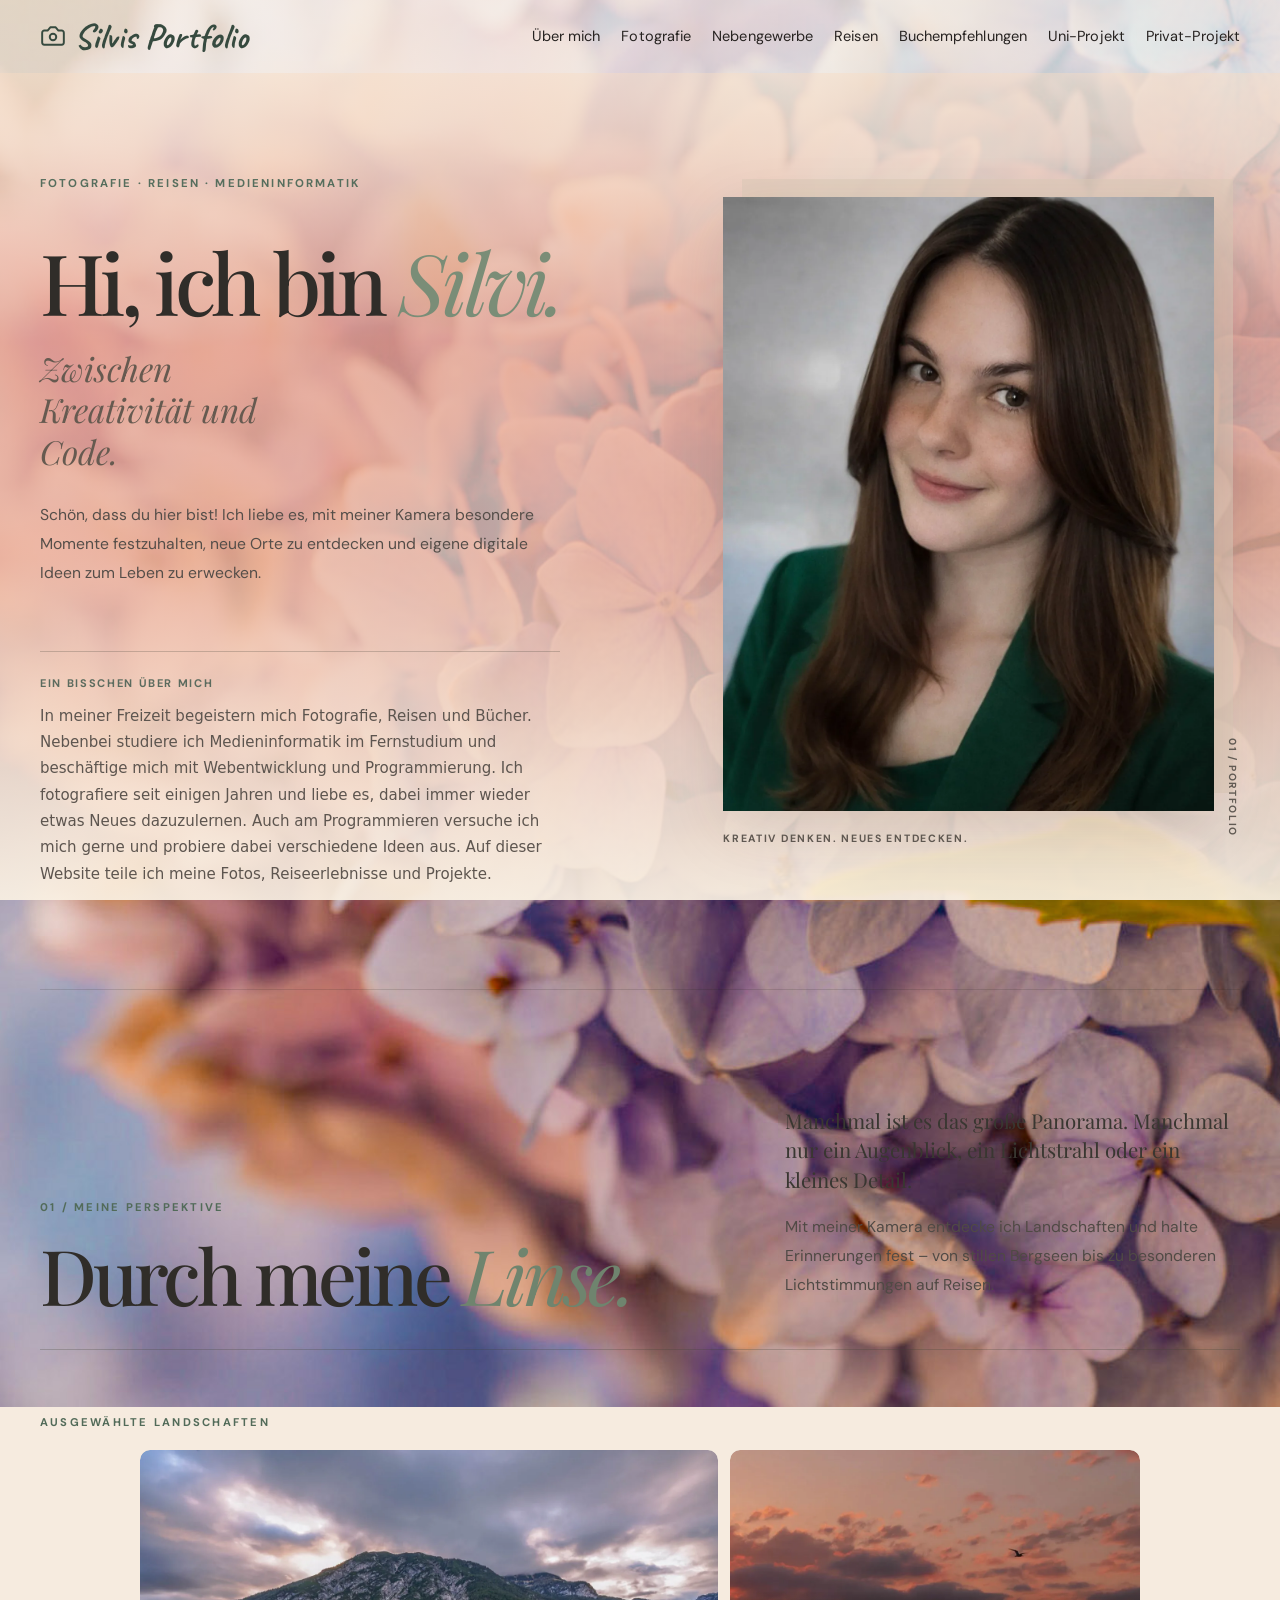
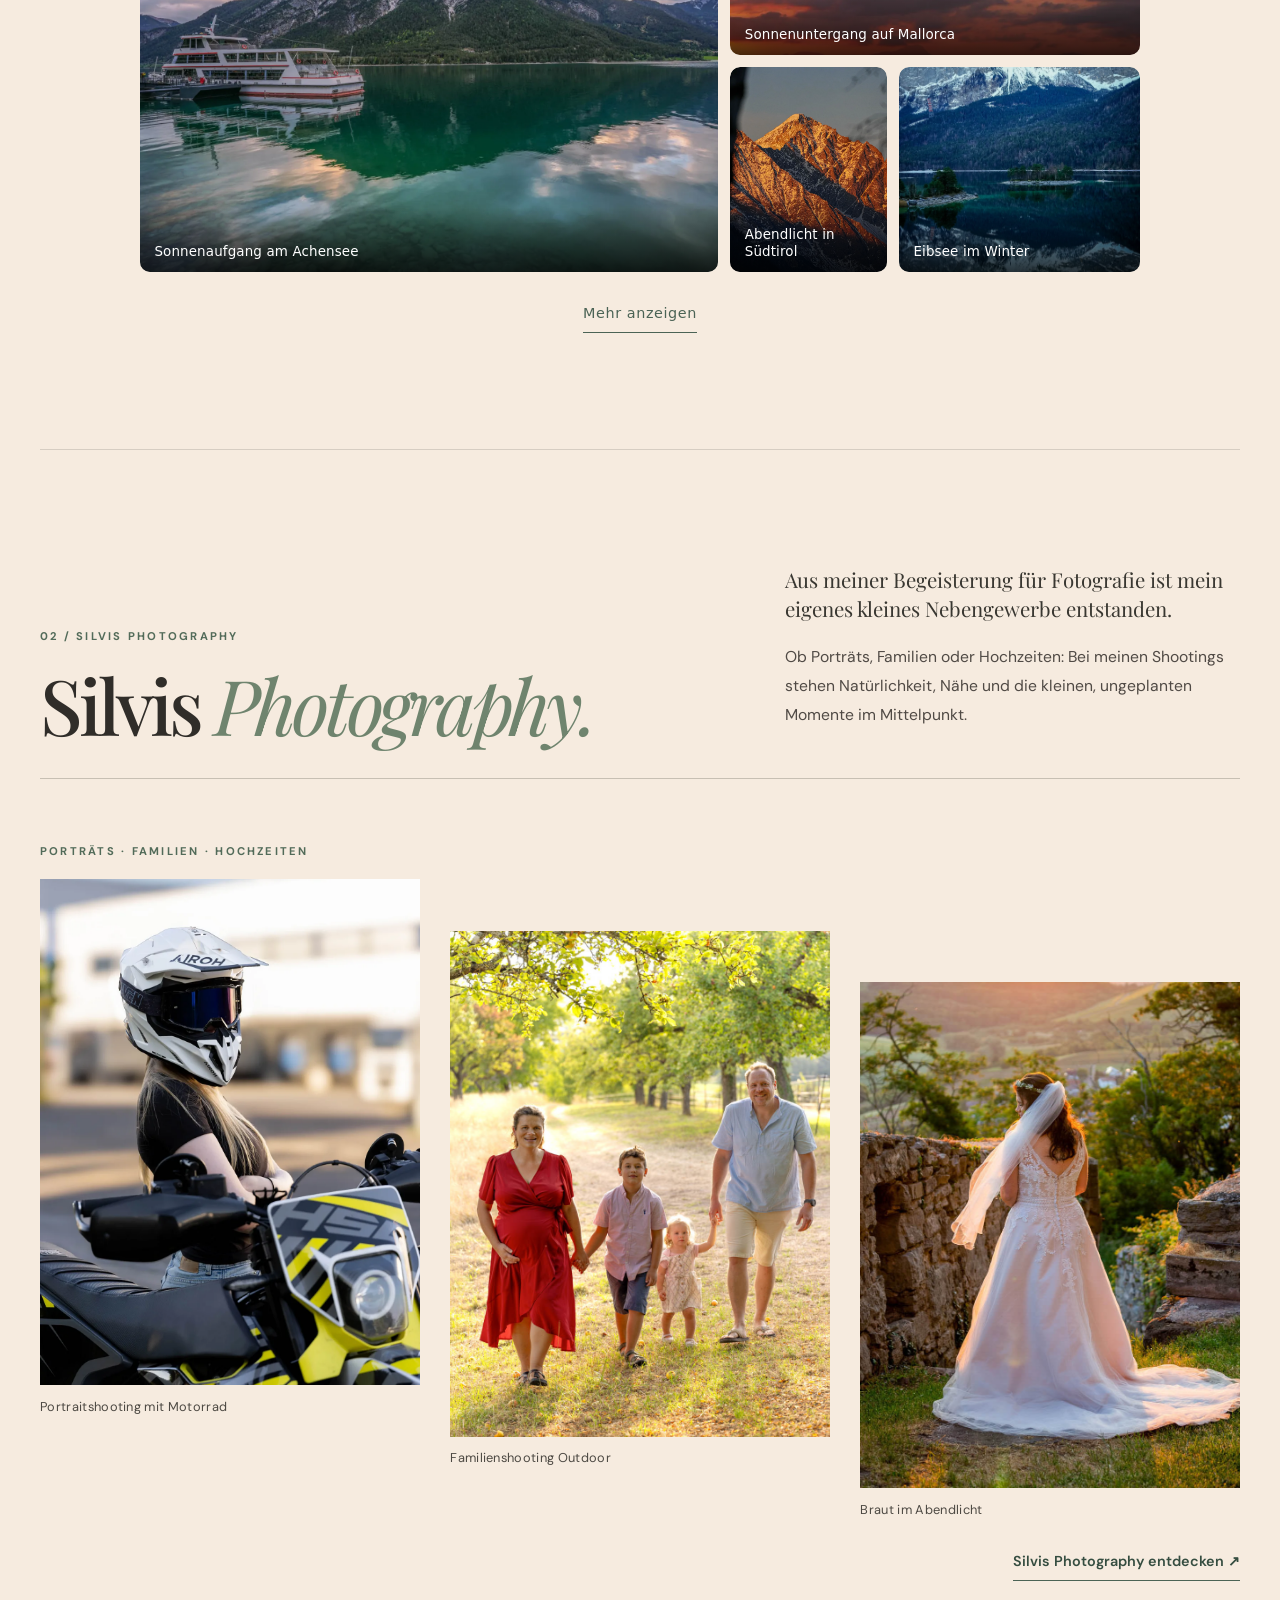
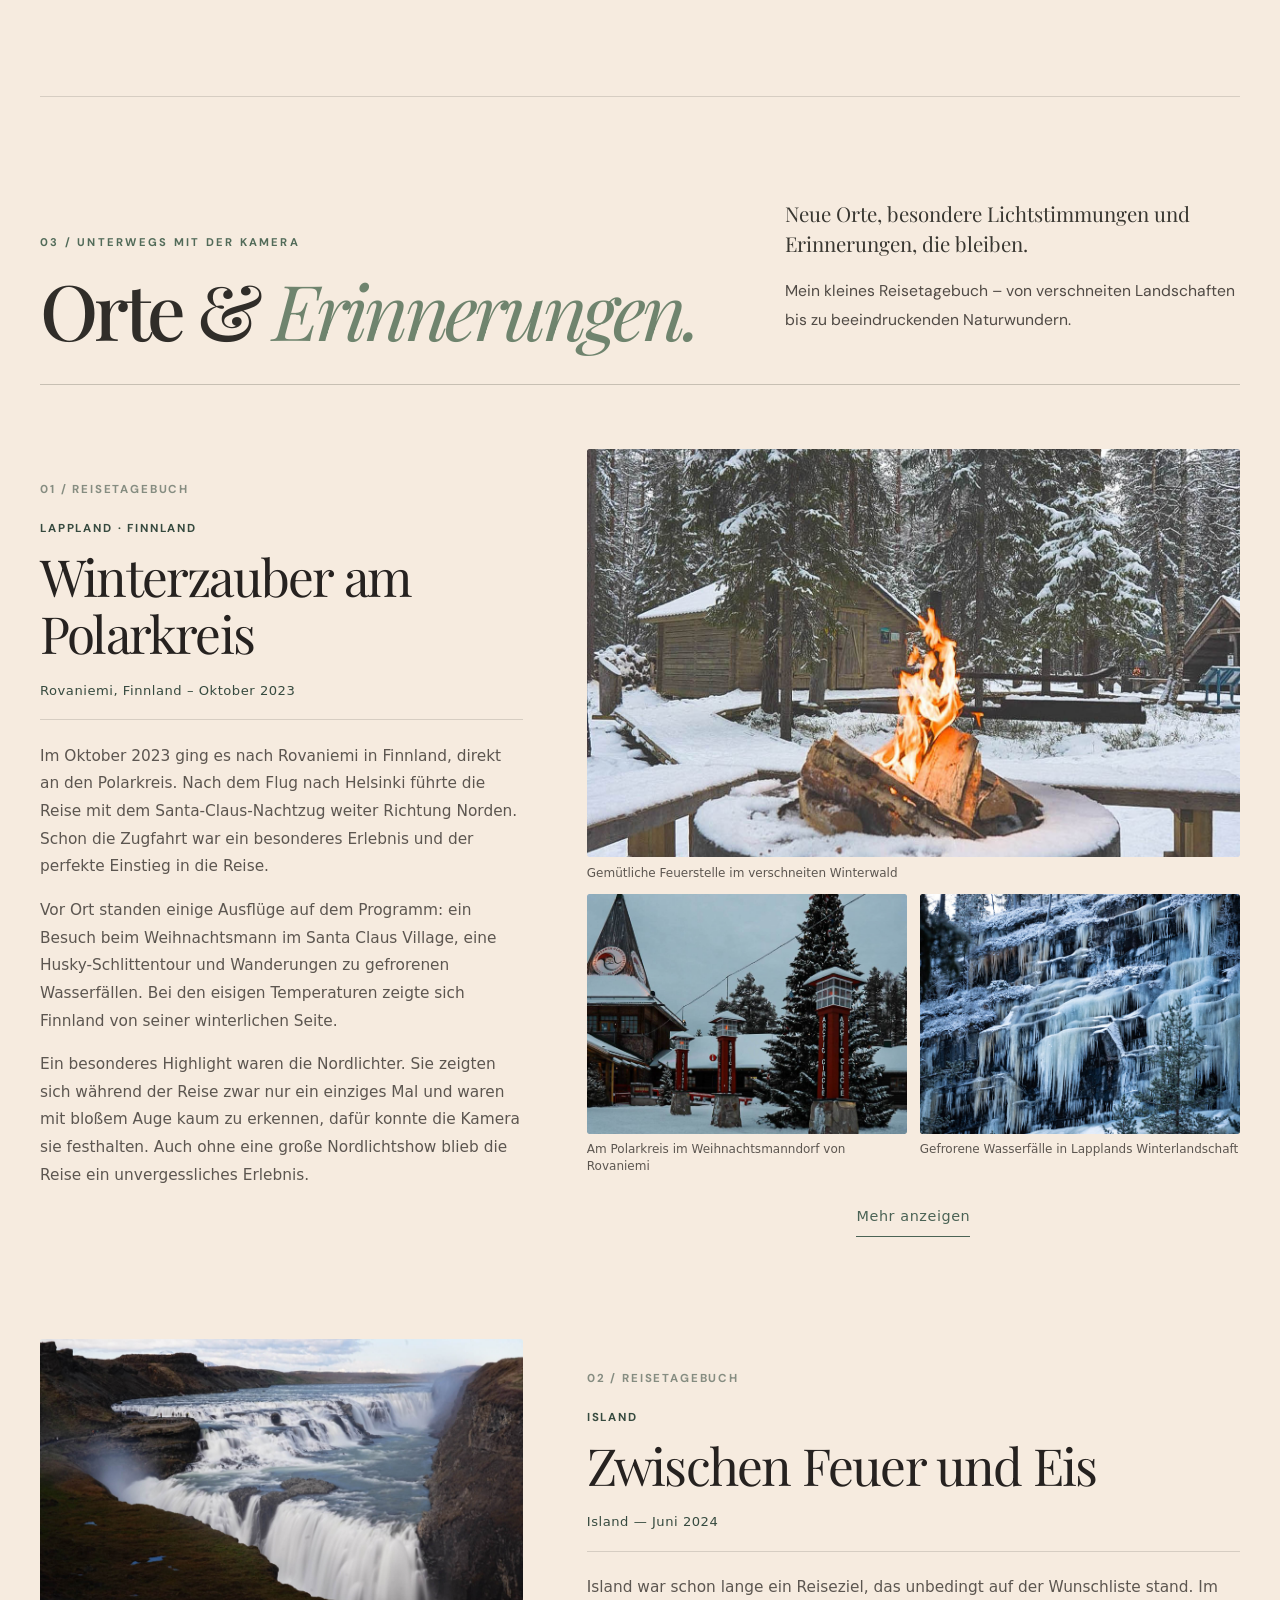
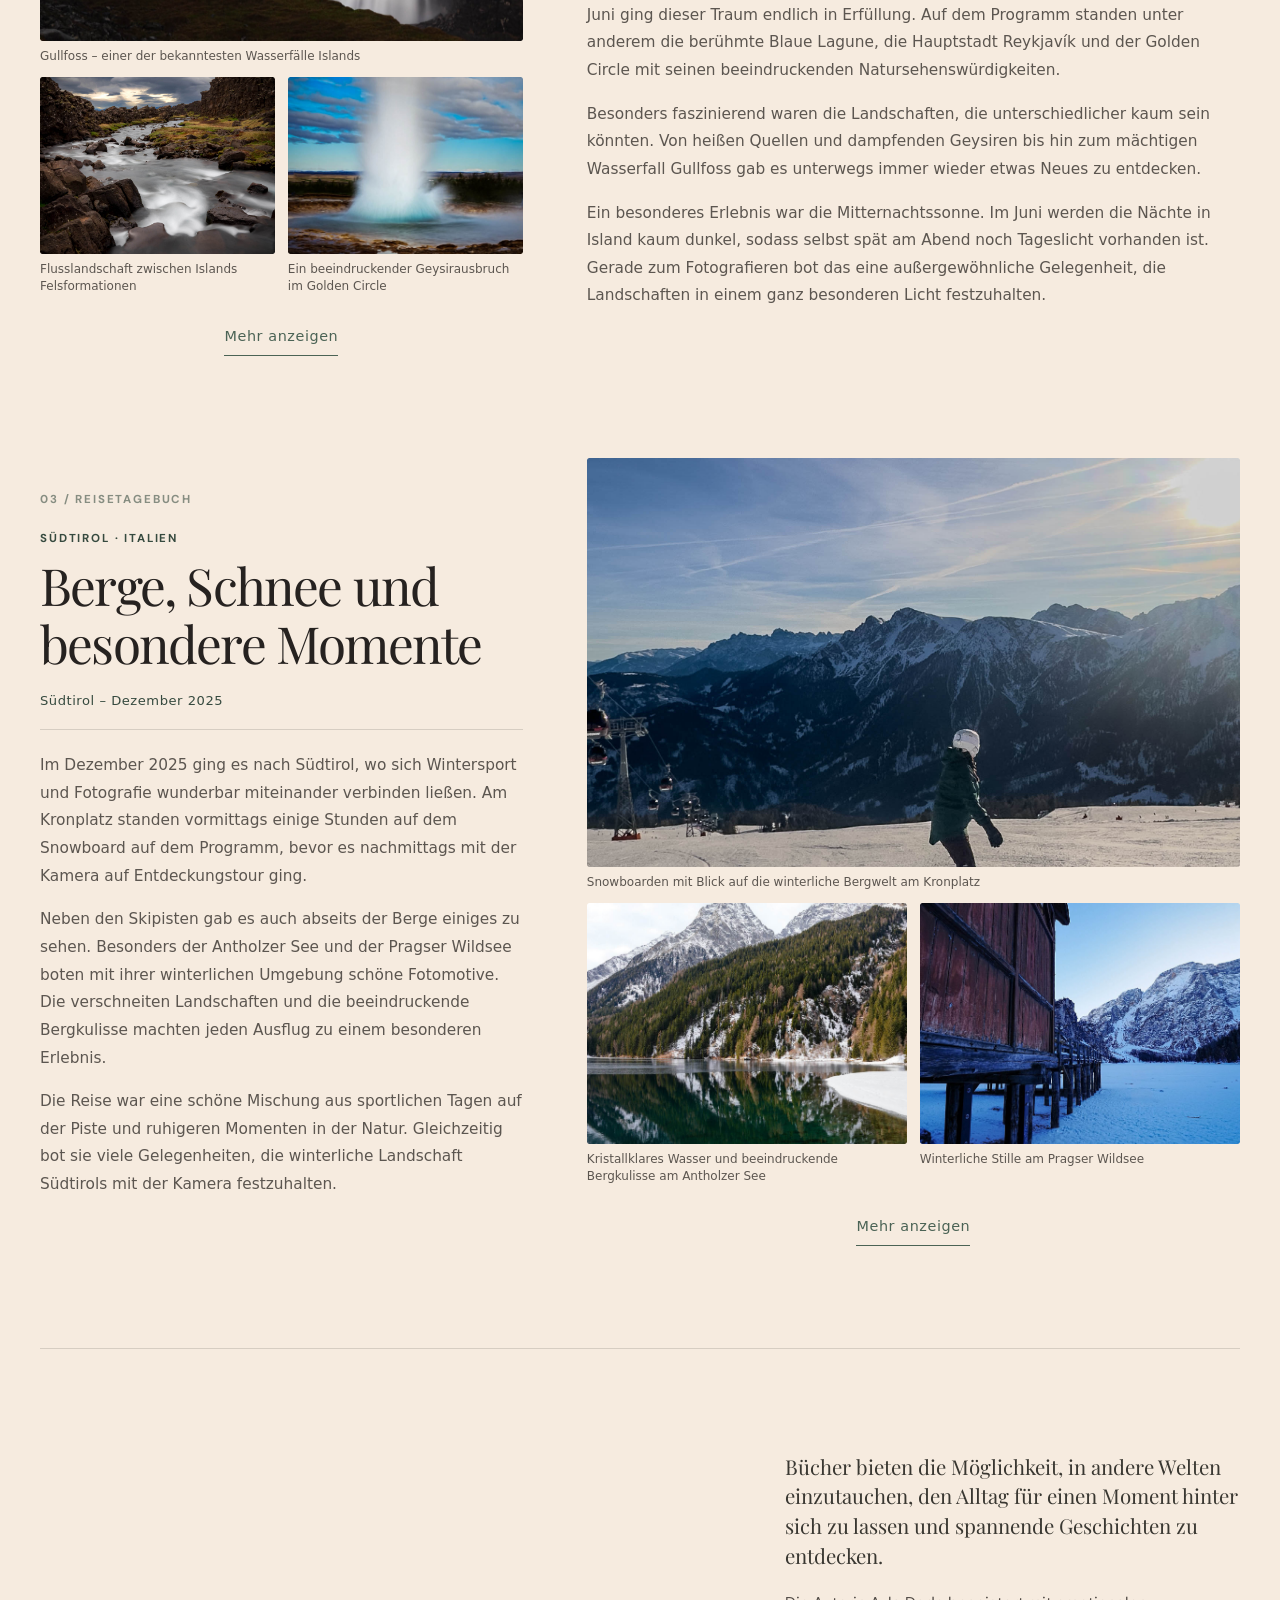
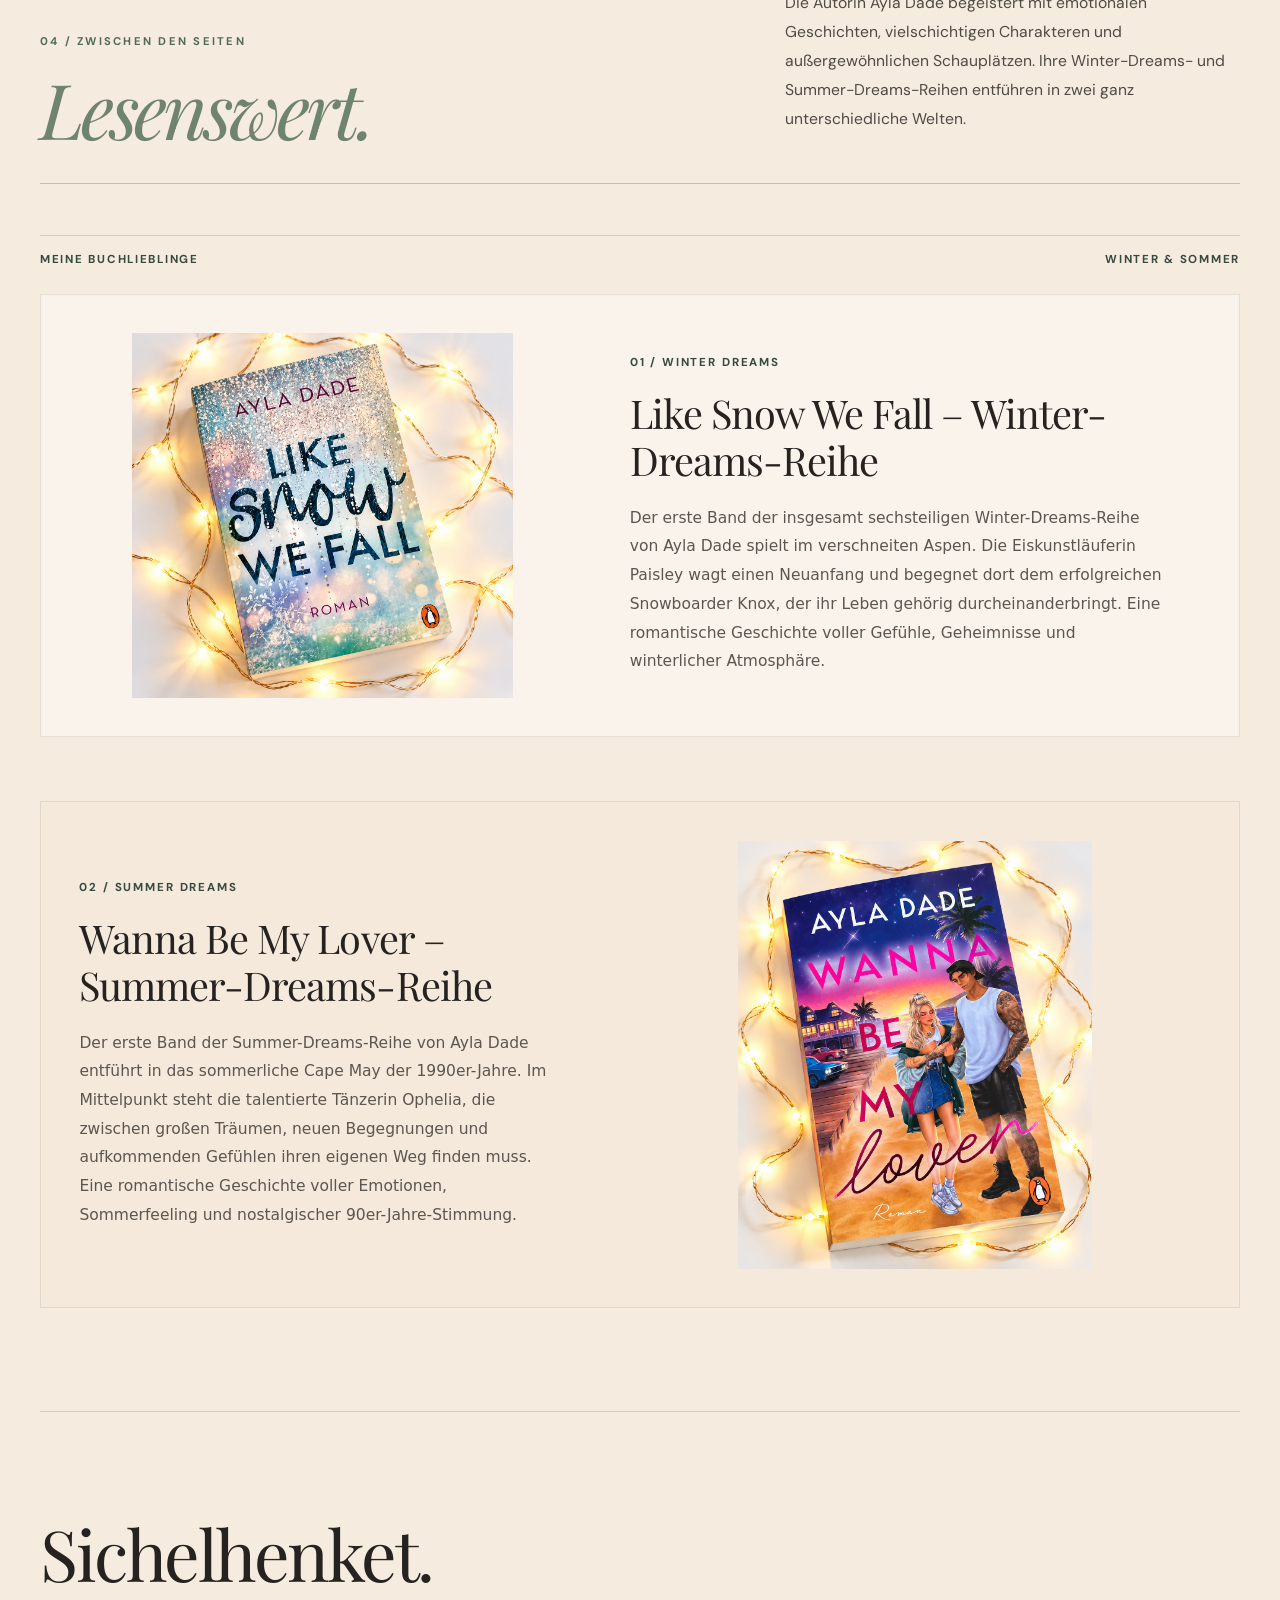
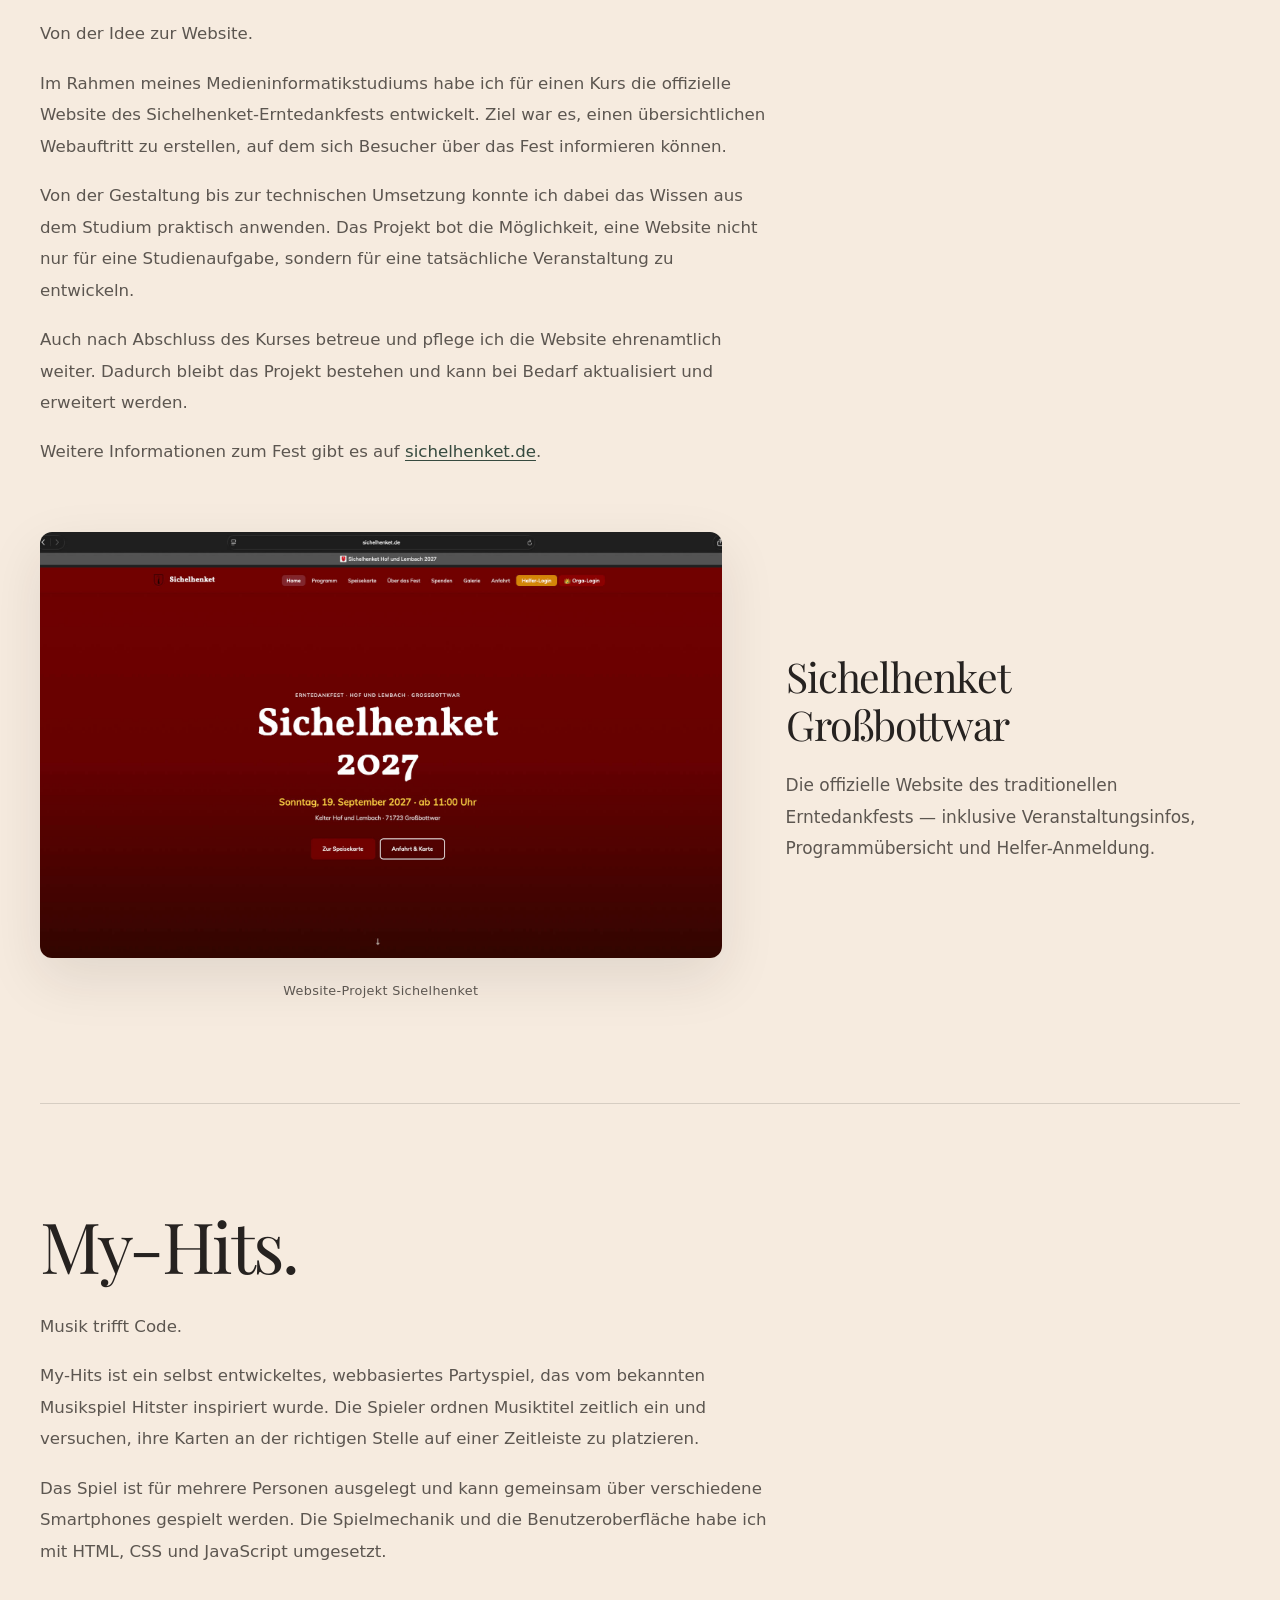
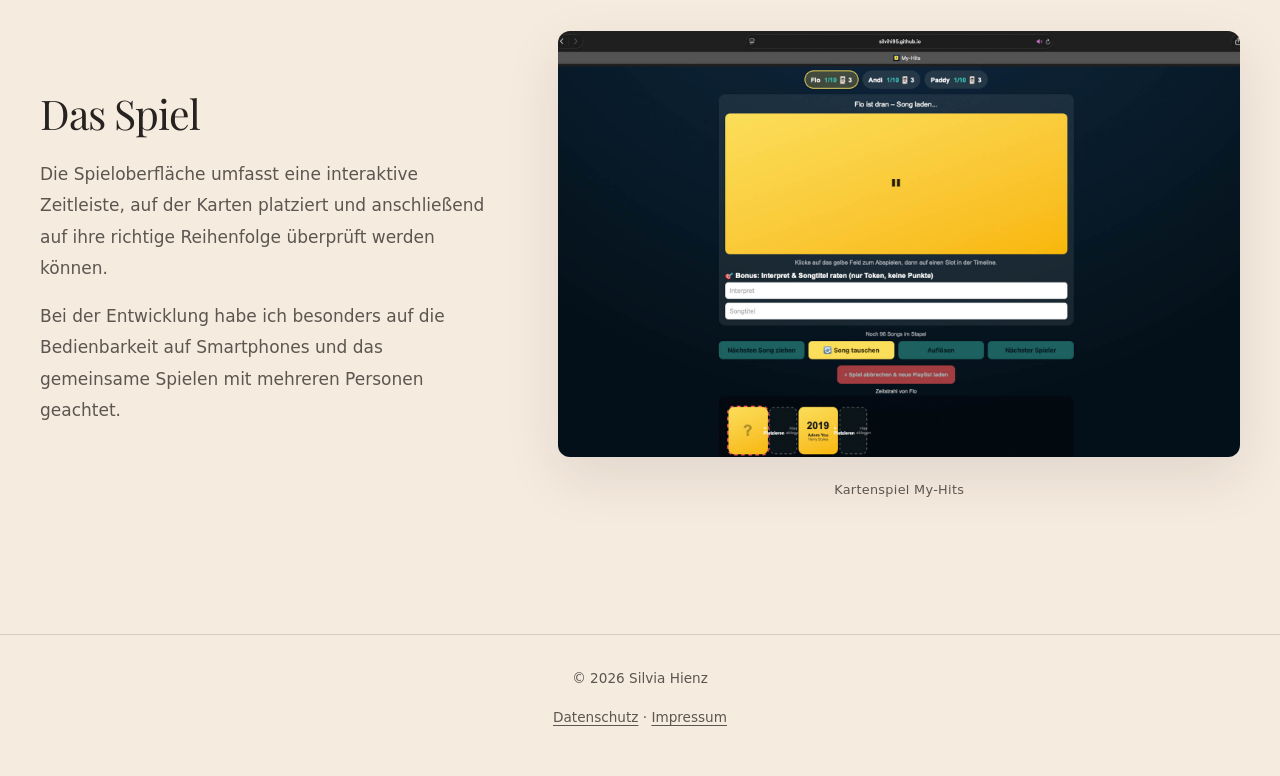
==== commit c30cbd1b: "fix: Navigation auf mobilen Geraeten korrigiert" ====
--- a/index.html
+++ b/index.html
@@ -32,7 +32,7 @@
         aria-label="Menü öffnen">
         <span class="hamburger"></span>
       </button>
-      <navigation class="main-navigation" id="mainnavigation" aria-label="Hauptnavigationigation">
+      <nav class="main-navigation" id="mainnavigation" aria-label="Hauptnavigation">
         <ul>
           <li><a href="#hero">Über mich</a></li>
           <li><a href="#fotografie">Fotografie</a></li>
@@ -42,7 +42,7 @@
           <li><a href="#uniprojekt">Uni-Projekt</a></li>
           <li><a href="#privatprojekt">Privat-Projekt</a></li>
         </ul>
-      </navigation>
+      </nav>
     </div>
   </header>
 
--- a/css/style.css
+++ b/css/style.css
@@ -304,7 +304,7 @@
   }
 }
 
-.nav-toggle {
+.navigation-toggle {
   display: inline-flex;
   align-items: center;
   justify-content: center;
@@ -347,7 +347,7 @@
   }
 }
 
-.main-nav {
+.main-navigation {
   display: none;
   width: 100%;
 
